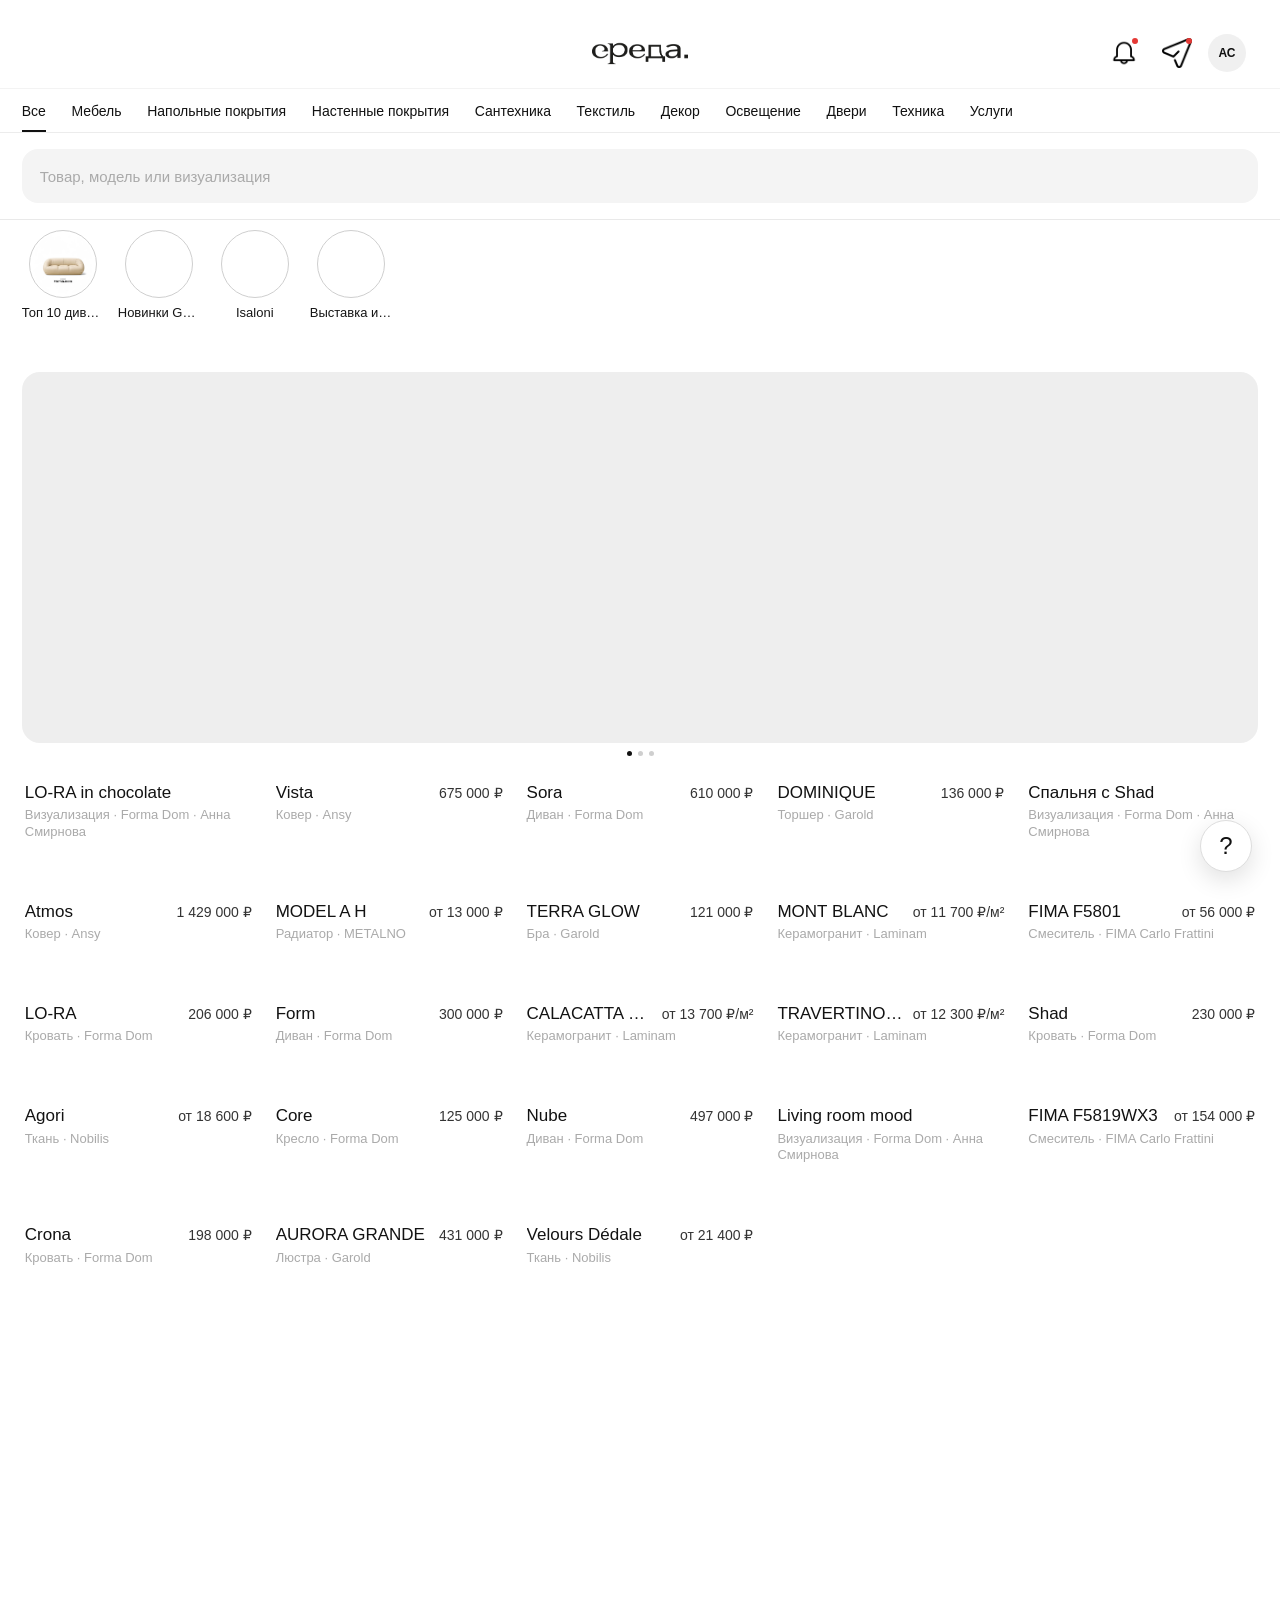
==== index.html @ 2b40c7d1 "Add files via upload" ====
<!doctype html>
<html lang="ru">
<head>
  <meta charset="utf-8">
  <meta name="viewport" content="width=device-width, initial-scale=1, viewport-fit=cover, user-scalable=no">
  <meta name="theme-color" content="#ffffff">
  <title>среда. — функциональный прототип v6.9</title>
  <link rel="stylesheet" href="css/style.css?v=69">
</head>
<body>
<div id="mobileSplash" class="mobile-splash"><img src="assets/logo.png" alt="среда."></div>

<div id="desktopHeader" class="desktop-header">
  <div class="desktop-header-main">
    <button class="desktop-logo" onclick="go('home')" aria-label="Главная"><img src="assets/logo.png" alt="среда."></button>
    <div class="desktop-actions">
      <button onclick="openNotifications()" aria-label="Уведомления" class="desktop-icon"><img src="assets/icons/notification-plain-v64.png" alt=""><i class="desktop-dot"></i></button>
      <button onclick="openDesktopChatsV5()" aria-label="Сообщения" class="desktop-icon desktop-chat-icon"><img src="assets/icons/messages-v6.png" alt=""><i class="desktop-dot msg-dot"></i></button>
      <button onclick="toggleAccountMenuV5()" aria-label="Профиль" class="desktop-avatar-btn">АС</button>
    </div>
  </div>
  <div id="desktopCompactNavV65" class="desktop-compact-nav-host-v65"></div>
</div>
<div id="desktopOverlayRoot"></div>

<div id="app">
  <header class="topbar">
    <button class="brand" onclick="go('home')" aria-label="Главная">
      <img src="assets/logo.png" alt="среда.">
    </button>
    <button class="top-notifications" onclick="openNotifications()" aria-label="Уведомления">
      <img class="bell-glyph bell-image-v6" src="assets/icons/notification-plain-v64.png" alt=""><i></i>
    </button>
  </header>

  <main id="view"></main>

  <nav class="bottom-nav">
    <button class="nav-item active" data-route="home"><img src="assets/icons/home.png" alt=""><small>Главная</small></button>
    <button class="nav-item" data-route="search"><img src="assets/icons/search.png" alt=""><small>Поиск</small></button>
    <button class="nav-item" data-route="chats"><img src="assets/icons/chat.png" alt=""><small>Чаты</small></button>
    <button class="nav-item" data-route="favorites"><img src="assets/icons/favorite.png" alt=""><small>Избранное</small></button>
    <button class="nav-item" data-route="profile"><img src="assets/icons/profile.png" alt=""><small>Профиль</small></button>
  </nav>
</div>

<div id="modal" class="modal hidden"></div>

<script src="data/catalog.js?v=67"></script>
<script src="js/app.js?v=67"></script>
</body>
</html>
---- css/style.css ----
:root{
  --bg:#fff;--text:#121212;--muted:#8b8b8b;--line:#e8e8e8;--soft:#f5f5f5;
  --max:560px;--navh:74px;
}
*{box-sizing:border-box}
html,body{
  margin:0;background:#efefef;color:var(--text);
  font-family:-apple-system,BlinkMacSystemFont,"Segoe UI",Helvetica,Arial,sans-serif;
  -webkit-text-size-adjust:100%;
}
button,input,select,textarea,a{font:inherit;color:#111;-webkit-text-fill-color:#111}
button{cursor:pointer}
#app{width:min(100%,var(--max));margin:auto;min-height:100dvh;background:#fff;position:relative}
.topbar{
  height:54px;display:flex;align-items:center;justify-content:center;padding:5px 12px;
  border-bottom:1px solid var(--line);position:sticky;top:0;background:rgba(255,255,255,.97);
  backdrop-filter:blur(14px);z-index:40
}
.brand{border:0;background:transparent;padding:0;display:flex;align-items:center;justify-content:center}
.brand img{height:27px;width:auto;max-width:135px;object-fit:contain}
main{padding:0 14px 102px}
.bottom-nav{
  position:fixed;left:50%;bottom:18px;transform:translateX(-50%);
  width:auto;height:60px;padding:7px 10px;
  background:#222220;border:0;border-radius:23px;
  display:flex;align-items:center;justify-content:center;gap:3px;
  z-index:50;box-shadow:0 8px 24px rgba(0,0,0,.22)
}
.nav-item{
  width:49px;height:46px;border:0;background:transparent;border-radius:17px;
  display:flex;align-items:center;justify-content:center;padding:0
}
.nav-item img{width:25px;height:25px;object-fit:contain;opacity:.63;filter:invert(1)}
.nav-item small{display:none}
.nav-item.active{background:#2e2e2c}
.nav-item.active img{opacity:1}

.feed-tabs{display:flex;gap:24px;overflow-x:auto;white-space:nowrap;padding:8px 2px 10px;border-bottom:1px solid #f0f0f0;scrollbar-width:none}
.feed-tabs::-webkit-scrollbar{display:none}
.feed-tab{border:0;background:none;padding:9px 0 10px;font-size:15px;position:relative;color:#111}
.feed-tab.active::after{content:"";position:absolute;height:2px;background:#111;left:0;right:0;bottom:0;border-radius:2px}

.ad-card{height:132px;border-radius:22px;overflow:hidden;position:relative;margin:12px 0 16px;background:#f4f4f4}
.ad-card img{width:100%;height:100%;object-fit:cover}
.ad-copy{position:absolute;left:14px;top:14px;background:rgba(255,255,255,.82);backdrop-filter:blur(8px);border-radius:15px;padding:11px 13px;max-width:76%}
.ad-copy b{display:block;font-size:16px;font-weight:600}
.ad-copy span{display:block;color:#626262;font-size:13px;margin-top:4px}

.masonry{column-count:2;column-gap:10px}
.feed-card{display:inline-block;width:100%;break-inside:avoid;margin:0 0 16px;vertical-align:top}
.feed-media{position:relative;border-radius:22px;overflow:hidden;background:#f6f6f6}
.feed-media img{display:block;width:100%;height:auto;min-height:120px;object-fit:cover}
.feed-heart{position:absolute;right:8px;top:8px;width:34px;height:34px;border:0;border-radius:50%;background:rgba(255,255,255,.90);display:grid;place-items:center;font-size:19px;line-height:1;color:#111}
.feed-caption{padding:8px 3px 0}
.caption-main{display:flex;align-items:baseline;gap:7px;justify-content:space-between}
.caption-name{font-size:14px;font-weight:400;line-height:1.25;overflow:hidden;text-overflow:ellipsis;white-space:nowrap;max-width:70%}
.caption-price{font-size:11px;font-weight:400;white-space:nowrap;color:#333}
.caption-sub{font-size:10.5px;color:#aaa;margin-top:4px;line-height:1.3}

.search-wrap{padding-top:14px}
.searchbox{height:48px;border-radius:16px;background:#f4f4f4;display:flex;align-items:center;padding:0 13px;gap:8px}
.searchbox input{flex:1;border:0;background:transparent;outline:0;font-size:15px;color:#111;-webkit-text-fill-color:#111}
.searchbox input::placeholder{color:#aaa;-webkit-text-fill-color:#aaa}
.search-icon-btn{width:30px;height:30px;border:0;background:transparent;padding:4px}
.search-icon-btn img{width:100%;height:100%;object-fit:contain}
.section-line{display:flex;align-items:center;justify-content:space-between;margin:18px 0 10px}
.section-line h3{font-size:17px;margin:0;font-weight:600}
.filter-launch{border:0;background:none;display:flex;gap:7px;align-items:center;font-size:13px}
.filter-glyph{font-size:20px;transform:rotate(90deg)}
.quick-chips{display:flex;flex-wrap:wrap;gap:7px}
.qchip{border:1px solid #ddd;background:#fff;border-radius:999px;padding:7px 11px;font-size:12px}

.product-hero{margin:0 -14px;background:#f7f7f7;position:relative}
.product-hero img{width:100%;display:block;max-height:520px;object-fit:contain}
.back{position:absolute;left:13px;top:13px;width:38px;height:38px;border:0;background:rgba(255,255,255,.93);border-radius:50%;font-size:26px;display:grid;place-items:center}
.product-content{padding:18px 2px 0}
.eyebrow{font-size:11px;color:#8a8a8a}
.product-title-row{display:flex;justify-content:space-between;align-items:flex-start;gap:12px;margin:5px 0 16px}
.product-name{font-size:27px;font-weight:500;margin:0}
.product-big-price{font-size:15px;white-space:nowrap;padding-top:7px}
.field{margin:10px 0}
.field label{display:block;font-size:11px;color:#777;margin-bottom:6px}
.field select,.field input{width:100%;height:46px;border:1px solid #ddd;border-radius:11px;background:#fff;padding:0 11px;color:#111;-webkit-text-fill-color:#111}
.btn{width:100%;min-height:48px;border-radius:11px;border:1px solid #111;background:#fff;margin-top:9px}
.btn.primary{background:#111;color:#fff;-webkit-text-fill-color:#fff}
.info-row{display:flex;justify-content:space-between;border-top:1px solid var(--line);padding:14px 0;margin-top:14px;font-size:12px}
.product-tabs{display:flex;gap:20px;border-bottom:1px solid var(--line);margin-top:8px;overflow:auto}
.product-tabs button{border:0;background:none;padding:11px 0;font-size:12px;color:#777}
.product-tabs .active{color:#111;border-bottom:2px solid #111}
.copy{font-size:13px;line-height:1.55;color:#3d3d3d}
.horizontal{display:flex;gap:10px;overflow-x:auto;padding-bottom:8px}
.mini{min-width:136px}
.mini img{width:136px;height:115px;object-fit:cover;border-radius:14px;background:#f3f3f3}
.mini .mn{font-size:12px;margin-top:6px}

.chat-tabs{display:flex;gap:22px;border-bottom:1px solid var(--line);overflow:auto;padding-top:10px}
.chat-tab{border:0;background:none;padding:9px 0;font-size:13px;position:relative}
.chat-tab.active::after{content:"";position:absolute;left:0;right:0;bottom:0;height:2px;background:#111}
.chat-row{display:grid;grid-template-columns:46px 1fr auto;gap:10px;align-items:center;padding:13px 0;border-bottom:1px solid var(--line)}
.avatar{width:46px;height:46px;border-radius:50%;background:#dedede;display:grid;place-items:center;font-weight:700}
.chat-row b{font-size:13px}.chat-row small{display:block;color:#8d8d8d;font-size:11px;margin-top:3px}.time{font-size:10px;color:#aaa}
.message-view{min-height:calc(100dvh - 150px);display:flex;flex-direction:column}
.messages{flex:1;padding:10px 0}
.bubble{max-width:82%;padding:10px 12px;border-radius:16px;background:#f1f1f1;margin:8px 0;font-size:13px}
.bubble.me{margin-left:auto;background:#111;color:#fff;-webkit-text-fill-color:#fff}
.bubble-product{display:flex;gap:8px;align-items:center}
.bubble-product img{width:62px;height:52px;object-fit:cover;border-radius:9px}
.composer{position:sticky;bottom:var(--navh);background:#fff;display:flex;gap:8px;padding:9px 0}
.composer input{flex:1;height:43px;border:1px solid #ddd;border-radius:999px;padding:0 14px}
.composer button{width:43px;border:0;border-radius:50%;background:#111;color:#fff;-webkit-text-fill-color:#fff}

.profile-switch{display:flex;justify-content:center;gap:28px;padding-top:15px}
.profile-switch button{border:0;background:none;padding:8px 0;font-size:13px;position:relative}
.profile-switch button.active::after{content:"";position:absolute;left:0;right:0;bottom:0;height:2px;background:#111}
.profile-head{text-align:center;padding:20px 10px 12px}
.profile-head .avatar{width:82px;height:82px;margin:auto;font-size:24px}
.profile-head h2{font-size:24px;margin:14px 0 5px}
.profile-head .meta{font-size:12px;color:#8b8b8b}
.stats{display:grid;grid-template-columns:repeat(3,1fr);margin-top:18px}
.stats b{display:block;font-size:16px}.stats small{display:block;color:#888;font-size:11px;margin-top:2px}
.profile-description{font-size:13px;line-height:1.5;margin:18px auto 0;max-width:420px}
.profile-tabs{display:grid;grid-template-columns:repeat(2,1fr);border-top:1px solid var(--line);border-bottom:1px solid var(--line);margin:14px -14px 0}
.profile-tab{border:0;background:none;padding:13px 5px 10px;color:#888;position:relative;display:flex;gap:8px;align-items:center;justify-content:center;font-size:12px}
.profile-tab .tabicon{font-size:18px}
.profile-tab.active{color:#111}
.profile-tab.active::after{content:"";position:absolute;left:20%;right:20%;bottom:-1px;height:2px;background:#111}

.project-list{padding-top:10px}
.project-card{border-bottom:1px solid var(--line);padding:15px 2px;display:flex;align-items:center;justify-content:space-between}
.project-card b{font-size:14px}.project-card small{display:block;color:#8a8a8a;font-size:11px;margin-top:4px}
.project-toolbar{display:flex;align-items:center;justify-content:space-between;padding:12px 0;border-bottom:1px solid var(--line)}
.project-toolbar button{border:0;background:none;font-size:12px}
.room{border-bottom:1px solid var(--line)}
.room-head{width:100%;border:0;background:#fff;display:flex;justify-content:space-between;padding:14px 0;font-weight:600}
.room-items{padding-bottom:8px}
.spec-row{display:grid;grid-template-columns:62px minmax(0,1fr) auto;gap:9px;padding:8px 0;border-top:1px solid #f0f0f0;align-items:center;position:relative}
.spec-row.selected{background:#f6f6f6}
.spec-row img{width:62px;height:56px;border-radius:8px;object-fit:cover;background:#f6f6f6}
.spec-info{min-width:0}
.spec-name{font-size:12px;white-space:nowrap;overflow:hidden;text-overflow:ellipsis}
.spec-conf{font-size:9.5px;color:#8e8e8e;line-height:1.35;margin-top:3px}
.spec-status{display:inline-block;font-size:9px;color:#555;background:#f1f1f1;border-radius:999px;padding:3px 6px;margin-top:5px}
.spec-right{text-align:right}
.spec-price{font-size:11px;white-space:nowrap}
.qty{display:flex;align-items:center;justify-content:flex-end;gap:8px;margin-top:6px}
.qty button{border:0;background:#f3f3f3;width:24px;height:24px;border-radius:6px}
.select-box{display:none;position:absolute;left:4px;top:50%;transform:translateY(-50%);width:20px;height:20px;border:1px solid #111;background:#fff;border-radius:50%;z-index:2}
.select-mode .spec-row{padding-left:30px}
.select-mode .select-box{display:grid;place-items:center}
.spec-row.selected .select-box::after{content:"✓";font-size:13px}
.total{display:flex;justify-content:space-between;padding:14px 0;font-weight:600;font-size:13px}

.history-head{display:flex;gap:12px;align-items:center;padding:14px 0;border-bottom:1px solid var(--line)}
.history-head img{width:74px;height:66px;border-radius:10px;object-fit:cover}
.timeline{padding:14px 0}
.event{position:relative;padding:0 0 17px 22px;border-left:1px solid #ddd;margin-left:6px}
.event::before{content:"";width:9px;height:9px;background:#111;border-radius:50%;position:absolute;left:-5px;top:4px}
.event b{font-size:12px}.event small{display:block;font-size:10px;color:#888;margin-top:3px}.event p{font-size:11px;margin:5px 0 0}
.upload-zone{border:1px dashed #ccc;border-radius:13px;padding:16px;text-align:center;font-size:12px}
.upload-preview{display:flex;gap:7px;overflow:auto;margin-top:10px}
.upload-preview img{width:90px;height:90px;border-radius:9px;object-fit:cover}

.favorites-space{padding-top:12px}
.empty{padding:52px 14px;text-align:center;color:#888;font-size:13px}

.modal{position:fixed;inset:0;background:rgba(0,0,0,.35);z-index:90;display:flex;align-items:flex-end;justify-content:center}
.modal.hidden{display:none}
.sheet{width:min(100%,var(--max));background:#fff;border-radius:24px 24px 0 0;padding:20px 18px calc(24px + env(safe-area-inset-bottom));max-height:88dvh;overflow:auto}
.sheet-title{display:flex;justify-content:space-between;align-items:center;margin-bottom:12px}
.sheet h3{font-size:18px;margin:0}
.close{border:0;background:none;font-size:22px}
.filter-section{border-top:1px solid var(--line)}
.filter-section summary{list-style:none;padding:15px 0;font-size:13px;display:flex;justify-content:space-between}
.filter-section summary::-webkit-details-marker{display:none}
.filter-options{padding:0 0 12px;display:flex;flex-wrap:wrap;gap:7px}
.filter-option{border:1px solid #ddd;border-radius:999px;padding:7px 10px;font-size:11px;background:#fff}
.filter-option.on{background:#111;color:#fff;-webkit-text-fill-color:#fff;border-color:#111}
.filter-actions{display:grid;grid-template-columns:1fr 1fr;gap:8px;position:sticky;bottom:-20px;background:#fff;padding-top:10px}

@media (min-width:700px){
  body{padding:18px 0}
  #app{box-shadow:0 14px 45px rgba(0,0,0,.08)}
}

.stories{
  display:flex;align-items:flex-start;flex-wrap:nowrap;gap:14px;
  overflow-x:auto;overflow-y:hidden;
  padding:14px 2px 12px;margin-bottom:12px;
  border-bottom:1px solid #f1f1f1;scrollbar-width:none;
  -webkit-overflow-scrolling:touch
}
.stories::-webkit-scrollbar{display:none}
.story{
  flex:0 0 78px;width:78px;min-width:78px;
  border:0;background:transparent;padding:0;text-align:center;
  align-self:flex-start
}
.story-ring{
  width:68px;height:68px;margin:0 auto 7px;border-radius:50%;padding:2px;
  background:#fff;border:1px solid #cfcfcf;display:block
}
.story-ring img{width:100%;height:100%;display:block;object-fit:cover;border-radius:50%}
.story-title{
  min-height:25px;max-height:25px;
  font-size:10.5px;line-height:1.18;color:#151515;-webkit-text-fill-color:#151515;
  display:-webkit-box;-webkit-line-clamp:2;-webkit-box-orient:vertical;
  overflow:hidden;text-align:center
}

/* Pinterest-like visual-search demo */
.lens-wrap{margin-top:16px}
.lens-title{font-size:18px;font-weight:600;margin:0 0 12px}
.lens-stage{
  position:relative;width:100%;overflow:hidden;border-radius:22px;
  background:#111;touch-action:none;user-select:none
}
.lens-stage>img{display:block;width:100%;height:auto;max-height:68vh;object-fit:contain;background:#111}
.lens-box{
  position:absolute;border:2px solid #fff;border-radius:14px;
  cursor:move;touch-action:none;z-index:2
}
.lens-box::before{
  content:"";position:absolute;inset:0;
  box-shadow:0 0 0 9999px rgba(0,0,0,.42);
  border-radius:12px;pointer-events:none
}
.lens-box::after{
  content:"";position:absolute;left:50%;top:50%;transform:translate(-50%,-50%);
  width:14px;height:14px;border-radius:50%;background:#fff;
  box-shadow:0 1px 6px rgba(0,0,0,.25);pointer-events:none
}
.lens-handle{
  position:absolute;width:24px;height:24px;border-radius:50%;
  background:#fff;box-shadow:0 1px 6px rgba(0,0,0,.22);z-index:4
}
.lens-handle.nw{left:-12px;top:-12px;cursor:nwse-resize}
.lens-handle.ne{right:-12px;top:-12px;cursor:nesw-resize}
.lens-handle.sw{left:-12px;bottom:-12px;cursor:nesw-resize}
.lens-handle.se{right:-12px;bottom:-12px;cursor:nwse-resize}
.lens-help{
  display:flex;align-items:center;justify-content:space-between;gap:10px;
  font-size:11px;color:#777;margin:9px 2px 2px
}
.lens-help b{font-weight:500;color:#111}
.lens-result-head{display:flex;align-items:center;gap:10px;margin-top:12px}
.lens-crop-preview{
  width:54px;height:54px;border-radius:12px;object-fit:cover;
  background:#f3f3f3;border:1px solid #eee
}
.lens-result-copy{font-size:11px;color:#777;line-height:1.35}
.lens-result-copy b{display:block;color:#111;font-size:12px;margin-bottom:2px}
.lens-results-title{font-size:17px;font-weight:600;margin:18px 0 10px}

/* Supplier cabinet */
.supplier-section{padding:14px 0 8px}
.supplier-headline{display:flex;justify-content:space-between;align-items:center;margin:2px 0 13px}
.supplier-headline b{font-size:16px;font-weight:600}
.supplier-headline span{font-size:11px;color:#888}
.supplier-card-grid{display:grid;grid-template-columns:repeat(2,minmax(0,1fr));gap:14px 10px}
.supplier-product-card{min-width:0;cursor:pointer}
.supplier-product-card>img{display:block;width:100%;aspect-ratio:1/1.05;object-fit:cover;border-radius:16px;background:#fafafa}
.supplier-product-copy{padding:8px 2px 0}
.supplier-product-copy>div{display:flex;justify-content:space-between;gap:7px;align-items:baseline}
.supplier-product-copy b{font-size:13px;font-weight:500;white-space:nowrap;overflow:hidden;text-overflow:ellipsis}
.supplier-product-copy span{font-size:10px;white-space:nowrap;color:#222}
.supplier-product-copy small{display:block;margin-top:3px;font-size:10px;color:#a0a0a0}
.analytics-toolbar{margin-bottom:14px}
.analytics-periods{display:flex;gap:7px;overflow-x:auto;scrollbar-width:none;padding-bottom:4px}
.analytics-periods::-webkit-scrollbar{display:none}
.analytics-periods button{flex:0 0 auto;border:1px solid #ddd;background:#fff;border-radius:999px;padding:8px 12px;font-size:11px;color:#222}
.analytics-periods button.active{background:#111;color:#fff;border-color:#111}
.custom-period{display:flex;gap:8px;margin-top:10px}
.custom-period label{flex:1;font-size:10px;color:#888}
.custom-period input{display:block;width:100%;box-sizing:border-box;margin-top:4px;border:1px solid #ddd;border-radius:10px;padding:8px;background:#fff}
.analytics-summary{display:grid;grid-template-columns:repeat(2,minmax(0,1fr));gap:9px}
.metric-card{border:1px solid #ececec;border-radius:16px;padding:12px;min-height:86px}
.metric-card small{display:block;color:#777;font-size:10px;line-height:1.25}
.metric-card b{display:block;font-size:21px;font-weight:500;margin:8px 0 5px}
.metric-card span{font-size:9px;color:#999}
.analytics-funnel{margin-top:22px;border-top:1px solid #eee;padding-top:16px}
.funnel-row{margin:12px 0}
.funnel-row>div:first-child{display:flex;justify-content:space-between;align-items:center;font-size:11px}
.funnel-row b{font-weight:500}
.funnel-track{height:6px;background:#eee;border-radius:999px;overflow:hidden;margin-top:6px}
.funnel-track i{display:block;height:100%;background:#111;border-radius:999px}
.supplier-list{border-top:1px solid #eee}
.supplier-list-row{display:flex;justify-content:space-between;gap:12px;padding:13px 0;border-bottom:1px solid #eee}
.supplier-list-row b{font-size:13px;font-weight:500}
.supplier-list-row small{display:block;font-size:10px;color:#999;margin-top:3px}
.supplier-list-row>span{font-size:10px;color:#777;white-space:nowrap}
@media(max-width:380px){
  .supplier-tabs .profile-tab{font-size:9px}
  .metric-card b{font-size:18px}
}


/* Messenger v3.6 */
.telegram-chat{min-height:calc(100vh - 65px);display:flex;flex-direction:column;background:#f3f3f1;margin:0 -14px}
.chat-head{position:sticky;top:54px;z-index:20;height:58px;display:flex;align-items:center;gap:9px;padding:7px 12px;background:rgba(255,255,255,.96);border-bottom:1px solid #e7e7e7}
.chat-back,.chat-more{border:0;background:transparent;font-size:28px;line-height:1;padding:4px 6px;color:#111}
.chat-more{font-size:17px;margin-left:auto}
.chat-avatar{width:36px;height:36px;border-radius:50%;background:#111;color:#fff;display:flex;align-items:center;justify-content:center;font-size:11px}
.chat-head-main{display:flex;flex-direction:column;line-height:1.1}
.chat-head-main b{font-size:13px;font-weight:600}
.chat-head-main small{font-size:9px;color:#8d8d8d;margin-top:3px}
.messages{flex:1;min-height:58vh;max-height:calc(100vh - 190px);overflow-y:auto;padding:15px 11px 84px;display:flex;flex-direction:column;gap:6px}
.bubble{align-self:flex-start;max-width:79%;background:#fff;border-radius:16px 16px 16px 5px;padding:8px 9px 5px;box-shadow:0 1px 1px rgba(0,0,0,.04)}
.bubble.me{align-self:flex-end;background:#e7f5df;border-radius:16px 16px 5px 16px}
.bubble-text{font-size:12px;line-height:1.35;white-space:pre-wrap}
.msg-time{display:block;text-align:right;font-size:8px;color:#999;margin-top:3px}
.bubble-product{display:flex;gap:8px;align-items:center;min-width:190px;margin-bottom:5px;cursor:pointer}
.bubble-product img{width:54px;height:54px;border-radius:10px;object-fit:cover;background:#fff}
.bubble-product b{font-size:11px;font-weight:600}
.bubble-product small{display:block;font-size:9px;color:#777;margin-top:3px}
.chat-photo,.chat-video{display:block;width:100%;max-height:280px;object-fit:cover;border-radius:12px;margin-bottom:4px}
.file-msg{display:flex;align-items:center;gap:9px;min-width:200px}
.file-doc{width:38px;height:38px;border-radius:50%;background:#111;color:#fff;display:flex;align-items:center;justify-content:center}
.file-msg b{display:block;font-size:11px;font-weight:500;max-width:180px;overflow:hidden;text-overflow:ellipsis;white-space:nowrap}
.file-msg small{display:block;font-size:8px;color:#888;margin-top:3px}
.voice-msg{display:flex;align-items:center;gap:7px;min-width:210px}
.voice-msg audio{width:155px;height:28px}
.voice-wave{font-size:9px;letter-spacing:1px}
.voice-msg small{font-size:8px;color:#777}
.composer{position:fixed;left:50%;bottom:84px;transform:translateX(-50%);width:min(calc(100% - 24px),720px);z-index:35;display:flex;align-items:center;gap:6px;padding:6px;background:#fff;border:1px solid #e7e7e7;border-radius:22px;box-shadow:0 6px 20px rgba(0,0,0,.08)}
.composer input{flex:1;border:0;outline:none;background:transparent;font-size:12px;min-width:0;padding:7px 3px;color:#111}
.composer-icon,.mic-btn,.send-btn{width:34px;height:34px;flex:0 0 34px;border:0;border-radius:50%;background:transparent;font-size:20px;display:flex;align-items:center;justify-content:center;color:#111}
.send-btn{background:#111;color:#fff;font-size:17px}
.mic-btn.recording{background:#111;color:#fff;animation:voicePulse 1s infinite}
@keyframes voicePulse{50%{transform:scale(.9);opacity:.65}}
.attach-sheet{position:fixed;left:50%;bottom:139px;transform:translateX(-50%);width:min(calc(100% - 24px),720px);z-index:34;background:#fff;border-radius:20px;padding:7px 12px 13px;box-shadow:0 10px 30px rgba(0,0,0,.15)}
.attach-grabber{width:34px;height:3px;background:#d1d1d1;border-radius:99px;margin:0 auto 11px}
.attach-actions{display:grid;grid-template-columns:repeat(4,1fr);gap:8px}
.attach-actions button{border:0;background:transparent;display:flex;flex-direction:column;align-items:center;gap:5px;font-size:18px}
.attach-actions button span{width:46px;height:46px;border-radius:50%;background:#f0f0f0;display:flex;align-items:center;justify-content:center}
.attach-actions button small{font-size:9px;color:#333}
.shared-modal{max-height:78vh;overflow:hidden}
.shared-tabs{display:flex;gap:16px;border-bottom:1px solid #eee;overflow-x:auto}
.shared-tabs button{border:0;background:transparent;padding:10px 0 8px;font-size:11px;color:#777;border-bottom:2px solid transparent}
.shared-tabs button.active{color:#111;border-color:#111}
.shared-content{padding-top:12px;max-height:58vh;overflow:auto}
.shared-grid{display:grid;grid-template-columns:repeat(3,1fr);gap:3px}
.shared-grid img{width:100%;aspect-ratio:1;object-fit:cover}
.shared-content video{width:100%;border-radius:12px;margin-bottom:8px}
.shared-file{padding:11px 0;border-bottom:1px solid #eee}
.shared-file b{display:block;font-size:11px;font-weight:500}
.shared-file small{display:block;font-size:9px;color:#888;margin-top:3px}
.shared-empty{text-align:center;color:#999;font-size:11px;padding:36px 10px}

/* Messenger v3.7 — darker outgoing messages + read receipts */
.bubble.me{
  background:#222220 !important;
  color:#fff !important;
  border-radius:16px 16px 5px 16px;
}
.bubble.me .bubble-text,
.bubble.me .bubble-product b,
.bubble.me .file-msg b{
  color:#fff !important;
}
.bubble.me .bubble-product small,
.bubble.me .file-msg small{
  color:rgba(255,255,255,.68) !important;
}
.bubble.me .bubble-product{
  background:rgba(255,255,255,.07);
  border-radius:11px;
  padding:6px;
}
.bubble.me .file-doc{
  background:#fff;
  color:#111;
}
.msg-footer{
  display:flex;
  align-items:center;
  justify-content:flex-end;
  gap:4px;
  min-height:12px;
  margin-top:3px;
}
.msg-time{
  display:block;
  text-align:right;
  font-size:8px;
  color:#999;
  margin-top:0 !important;
}
.bubble.me .msg-time{
  color:rgba(255,255,255,.56);
}
.msg-status{
  font-size:9px;
  line-height:1;
  letter-spacing:-2px;
  color:rgba(255,255,255,.60);
  min-width:10px;
}
.msg-status.read{
  color:#fff;
}
.bubble.me .chat-photo,
.bubble.me .chat-video{
  background:#111;
}


/* =========================================================
   SREDA v4 — full clickable prototype
   ========================================================= */
.topbar{position:sticky;top:0;z-index:90;display:flex;align-items:center;justify-content:center}
.top-notifications{position:absolute;right:15px;top:50%;transform:translateY(-50%);width:36px;height:36px;border:0;background:transparent;color:#111}
.top-notifications .bell-glyph{display:block;width:19px;height:19px;border:1.8px solid #111;border-radius:10px 10px 8px 8px;transform:rotate(0deg);font-size:0}
.top-notifications i{position:absolute;width:7px;height:7px;background:#e53935;border:2px solid #fff;border-radius:50%;right:5px;top:4px}
.ad-strip{display:flex;gap:8px;overflow-x:auto;padding:4px 14px 15px;scrollbar-width:none}.ad-strip::-webkit-scrollbar{display:none}
.ad-card{min-width:82%;height:92px;background:#f3f3f1;border-radius:15px;display:grid;grid-template-columns:92px 1fr 24px;overflow:hidden;align-items:center}
.ad-card img{width:92px;height:92px;object-fit:cover}.ad-card div{padding:9px 10px;display:flex;flex-direction:column;gap:3px}.ad-card small{font-size:8px;color:#999}.ad-card b{font-size:12px}.ad-card span{font-size:10px;color:#666}.ad-card em{font-style:normal}
.product-actions-top{position:absolute;right:12px;top:12px;display:flex;gap:7px}.product-actions-top button{width:38px;height:38px;border:0;border-radius:50%;background:rgba(255,255,255,.92);font-size:19px}.product-actions-top button.saved{background:#111;color:#fff}
.brand-inline{width:100%;border:0;border-bottom:1px solid #eee;background:#fff;padding:11px 0;display:flex;justify-content:space-between;text-align:left}.brand-inline span{font-size:12px;font-weight:600}.brand-inline em{font-style:normal}
.v4-picker{width:100%;background:#fff;border:1px solid #e7e7e7;border-radius:13px;min-height:62px;padding:10px 14px;margin:8px 0;display:flex;align-items:center;justify-content:space-between;text-align:left}.v4-picker span{display:flex;flex-direction:column;gap:5px}.v4-picker small{font-size:9px;color:#8b8b8b}.v4-picker b{font-size:12px;font-weight:500}.v4-picker em{font-style:normal}
.picker-overlay{position:fixed;inset:0;background:rgba(0,0,0,.48);display:flex;align-items:flex-end;z-index:200}
.v4-picker-sheet{width:100%;max-height:72vh;background:#fff;border-radius:22px 22px 0 0;padding:8px 14px calc(20px + env(safe-area-inset-bottom));overflow:auto}.picker-handle{width:38px;height:4px;background:#111;border-radius:99px;margin:4px auto 18px}.v4-picker-sheet h3{font-size:15px;margin:0 0 8px}.v4-picker-sheet>button{width:100%;height:59px;border:0;border-bottom:1px solid #f0f0f0;background:#fff;display:flex;align-items:center;justify-content:space-between;padding:0 12px}.v4-picker-sheet>button.selected{background:#f5f5f7}.v4-picker-sheet>button b{font-size:13px;font-weight:500}.v4-picker-sheet>button span{font-size:10px;color:#777}
.v4-accordions{margin-top:18px}.v4-accordion{border-top:1px solid #eaeaea}.v4-accordion:last-child{border-bottom:1px solid #eaeaea}.v4-accordion summary{list-style:none;padding:16px 0;display:flex;justify-content:space-between;font-size:12px;font-weight:600}.v4-accordion summary::-webkit-details-marker{display:none}.v4-accordion[open] summary span{transform:rotate(45deg)}.v4-accordion>div{font-size:11px;line-height:1.55;padding:0 0 16px;color:#444}.doc-preview{background:#f5f5f5;border-radius:12px;padding:14px}.dimension-demo{height:100px;border:1px dashed #aaa;display:flex;align-items:center;justify-content:center;font-size:13px;margin-bottom:10px}.doc-row{display:flex;justify-content:space-between;align-items:center;background:#f5f5f5;border-radius:10px;padding:12px}.doc-row button{border:0;background:#111;color:#fff;border-radius:8px;padding:7px 10px}.review-mini{display:flex;gap:12px;align-items:center}.review-mini b{font-size:19px}.review-mini span{font-size:10px;color:#777}
.share-grid{display:grid;grid-template-columns:repeat(3,1fr);gap:10px}.share-grid button{border:0;background:#f4f4f4;border-radius:14px;padding:14px 8px;font-size:22px}.share-grid small{display:block;font-size:9px;margin-top:6px}
.public-cover{height:140px;border-radius:0 0 22px 22px;overflow:hidden;background:#eee}.public-cover img{width:100%;height:100%;object-fit:cover;filter:brightness(.82)}
.public-profile-head{display:flex;gap:12px;align-items:flex-end;padding:0 14px;margin-top:-29px;position:relative}.brand-avatar{width:64px;height:64px;border-radius:50%;background:#111;color:#fff;border:4px solid #fff;display:flex;align-items:center;justify-content:center;font-size:13px;flex:0 0 auto}.public-title{padding-bottom:3px}.public-title h1{font-size:18px;margin:0 0 4px}.public-title p{font-size:10px;color:#777;margin:3px 0}.platform-member{display:inline-block;font-size:8px;background:#111;color:#fff;border-radius:99px;padding:4px 7px}
.public-actions{display:grid;grid-template-columns:1fr 1fr;gap:8px;padding:14px}.v4-follow,.v4-message{height:40px;border-radius:10px;border:1px solid #111;background:#111;color:#fff;font-size:11px}.v4-follow.active{background:#fff;color:#111}.v4-message{background:#fff;color:#111}
.partner-discount{margin:0 14px 12px;background:#f0f0ed;border-radius:12px;padding:11px 14px;display:flex;justify-content:space-between;align-items:center}.partner-discount small{font-size:9px;color:#777}.partner-discount b{font-size:18px}
.public-tabs{display:flex;border-bottom:1px solid #eee;overflow-x:auto;padding:0 14px}.public-tabs button{border:0;background:transparent;padding:12px 15px;font-size:10px;color:#777;border-bottom:2px solid transparent;white-space:nowrap}.public-tabs button.active{color:#111;border-color:#111;font-weight:600}
.project-pinterest{columns:2;column-gap:8px;padding:12px}.project-pinterest article{break-inside:avoid;margin-bottom:14px}.project-pinterest img{width:100%;border-radius:11px;display:block;margin-bottom:7px}.project-pinterest b{display:block;font-size:11px}.project-pinterest small{font-size:9px;color:#888}.about-brand{padding:14px}.about-brand>div{padding:14px 0;border-bottom:1px solid #eee}.about-brand h3{font-size:13px;margin:0 0 7px}.about-brand p{font-size:11px;line-height:1.55;color:#555;margin:0}
.designer-inst-head{display:grid;grid-template-columns:64px 1fr 36px;gap:11px;align-items:center;padding:15px}.designer-avatar{width:64px;height:64px;border-radius:50%;background:#dededb;display:flex;align-items:center;justify-content:center;font-size:15px}.designer-name h1{font-size:16px;margin:0 0 4px}.designer-name p{font-size:9px;color:#777;margin:0}.verified{display:inline-flex;width:16px;height:16px;background:#111;color:#fff;border-radius:50%;font-size:9px;align-items:center;justify-content:center}.gear-lite{width:34px;height:34px;border:0;background:#f3f3f3;border-radius:50%}.designer-bio{padding:0 15px 14px;font-size:11px}.designer-public .stats{padding:0 15px}
.private-access{margin:11px 13px;background:#111;color:#fff;border-radius:13px;padding:12px;display:flex;justify-content:space-between;align-items:center}.private-access span{font-size:10px}.private-access button{border:1px solid rgba(255,255,255,.4);background:transparent;color:#fff;border-radius:8px;padding:7px 9px;font-size:9px}
.room-folders{padding:0 13px}.room-folders section{margin:16px 0 24px}.room-folders h3{font-size:13px}.project-room-grid{display:grid;grid-template-columns:1.4fr 1fr;gap:5px}.project-room-grid img{width:100%;height:140px;object-fit:cover;border-radius:9px}.project-room-grid img:first-child{height:190px;grid-row:span 2}.room-spec-link{margin-top:8px;border:0;background:transparent;padding:5px 0;font-size:10px;text-decoration:underline}
.v4-role-switch{grid-template-columns:repeat(3,1fr)!important}.profile-settings-line{display:flex;justify-content:flex-end;gap:8px;padding:8px 14px 0}.profile-settings-line button{border:0;background:#f4f4f4;border-radius:9px;padding:8px 10px;font-size:9px}.profile-settings-line button:last-child{font-size:15px}
.add-product-main{width:100%;height:48px;background:#111;color:#fff;border:0;border-radius:12px;margin-bottom:15px;font-size:12px}
.supplier-product-img img{width:100%}.product-analytics-link{width:100%;border:0;border-top:1px solid #eee;background:#fff;padding:10px;text-align:left;font-size:9px;text-decoration:underline}
.analytics-extra{margin-top:16px;border-top:1px solid #eee}.analytics-extra>div{display:flex;justify-content:space-between;gap:20px;padding:13px 0;border-bottom:1px solid #eee}.analytics-extra b{font-size:10px}.analytics-extra span{font-size:9px;color:#777;text-align:right}
.product-analytics-head{display:flex;align-items:center;gap:11px;padding:12px}.product-analytics-head img{width:72px;height:72px;object-fit:cover;border-radius:10px}.product-analytics-head b{display:block;font-size:14px}.product-analytics-head small{font-size:9px;color:#777}.chart-demo{margin:14px;padding:15px;background:#f4f4f4;border-radius:14px}.chart-demo>b{font-size:11px}.bars{height:150px;display:flex;align-items:flex-end;gap:5px;padding-top:14px}.bars i{flex:1;background:#111;border-radius:4px 4px 0 0;min-height:8px}
.editor-progress{height:3px;background:#eee}.editor-progress i{display:block;height:100%;background:#111}.editor-card{padding:18px 14px}.editor-card h2{font-size:19px;margin:0 0 6px}.editor-card>p{font-size:10px;color:#777;line-height:1.45}.editor-upload{height:300px;border:1px dashed #bdbdbd;border-radius:15px;background:#f7f7f5;display:flex;flex-direction:column;align-items:center;justify-content:center;overflow:hidden;margin:15px 0}.editor-upload>img{width:100%;height:100%;object-fit:contain}.editor-upload>span{font-size:32px}.editor-upload>b{font-size:11px;margin-top:8px}.editor-upload>small{font-size:9px;color:#999;margin-top:4px}
.photo-quality{border-radius:12px;padding:12px;margin:10px 0}.photo-quality.good{background:#edf6ec}.photo-quality.warn{background:#fff3df}.photo-quality>div{display:flex;justify-content:space-between}.photo-quality b{font-size:18px}.photo-quality span{font-size:10px;font-weight:600}.photo-quality ul{padding-left:16px;margin:8px 0 0}.photo-quality li{font-size:9px;margin:4px 0;color:#555}
.ai-process-btn{width:100%;border:1px solid #111;background:#111;color:#fff;border-radius:13px;padding:12px;display:grid;grid-template-columns:32px 1fr 20px;align-items:center;text-align:left;margin:11px 0}.ai-process-btn>span{font-size:20px}.ai-process-btn div{display:flex;flex-direction:column}.ai-process-btn b{font-size:11px}.ai-process-btn small{font-size:8px;color:#bbb;margin-top:3px}.ai-process-btn em{font-style:normal}
.ai-studio{position:fixed;inset:auto 0 0;background:#fff;max-height:92vh;overflow:auto;border-radius:22px 22px 0 0;padding:15px;z-index:220}.ai-studio>.sheet-title small{font-size:8px;color:#777}.ai-before-after{display:grid;grid-template-columns:1fr 1fr;gap:7px}.ai-before-after>div>small{font-size:8px}.ai-before-after img,.ai-placeholder{width:100%;height:190px;object-fit:contain;background:#f4f4f4;border-radius:10px;margin-top:5px}.ai-placeholder{display:flex;flex-direction:column;align-items:center;justify-content:center;font-size:24px}.ai-placeholder span{font-size:8px;margin-top:6px}.ai-rules{padding:12px 0}.ai-rules>b{font-size:11px}.ai-rules label{display:block;font-size:9px;padding:6px 0}.ai-presets{display:flex;gap:6px;overflow-x:auto;margin-bottom:10px}.ai-presets button{white-space:nowrap;border:1px solid #ddd;background:#fff;border-radius:99px;padding:8px 10px;font-size:8px}.ai-note{display:block;text-align:center;font-size:8px;color:#999;line-height:1.4}
.editor-field{display:block;margin:12px 0}.editor-field span{display:block;font-size:9px;color:#777;margin-bottom:6px}.editor-field input,.editor-field textarea{width:100%;box-sizing:border-box;border:1px solid #ddd;border-radius:10px;padding:12px;font-size:11px}.editor-field textarea{min-height:100px;resize:none}.editor-docs{border-top:1px solid #eee;padding-top:13px}.editor-docs h3{font-size:11px}.editor-docs button{display:block;width:100%;border:0;background:#f4f4f4;border-radius:9px;padding:11px;text-align:left;font-size:9px;margin:6px 0}.editor-preview-product{display:flex;gap:10px;align-items:center;padding:12px;background:#f4f4f4;border-radius:12px;margin:14px 0}.editor-preview-product img{width:90px;height:90px;object-fit:contain;background:#fff;border-radius:8px}.editor-preview-product b,.editor-preview-product small,.editor-preview-product strong{display:block}.editor-preview-product b{font-size:12px}.editor-preview-product small{font-size:8px;color:#777;margin:3px 0}.editor-preview-product strong{font-size:9px}.quality-pass{background:#edf6ec;border-radius:10px;padding:11px;font-size:9px;margin-bottom:12px}
.moderator{padding-bottom:90px}.moderator-head{display:flex;align-items:center;justify-content:space-between;padding:17px 14px}.moderator-head small{font-size:8px;color:#777}.moderator-head h2{margin:2px 0;font-size:20px}.moderation-badge{background:#111;color:#fff;border-radius:99px;padding:5px 8px;font-size:8px}.moderation-list{padding:12px}.moderation-list article{border:1px solid #e6e6e6;border-radius:13px;padding:10px;margin-bottom:10px;display:grid;grid-template-columns:70px 1fr;gap:10px}.moderation-list article>img{width:70px;height:70px;object-fit:cover;border-radius:9px}.moderation-list article .brand-avatar{width:60px;height:60px;border-width:0}.moderation-list b{font-size:11px}.moderation-list small{display:block;font-size:8px;color:#777}.moderation-list p{font-size:8px;color:#777;margin:5px 0}.moderation-actions{grid-column:1/-1;display:flex;gap:7px}.moderation-actions button{flex:1;border:1px solid #ddd;background:#fff;border-radius:8px;padding:8px;font-size:8px}.moderation-actions .approve{background:#111;color:#fff;border-color:#111}
.settings-row{width:100%;border:0;border-bottom:1px solid #eee;background:#fff;padding:14px;display:flex;align-items:center;justify-content:space-between;text-align:left}.settings-row span{display:flex;flex-direction:column;gap:4px}.settings-row b{font-size:11px}.settings-row small{font-size:8px;color:#888}.settings-row em{font-style:normal}.settings-row.danger b{color:#b22525}.settings-desc{font-size:10px;color:#777}.settings-demo-box{padding:18px;background:#f3f3f3;border-radius:12px;font-size:9px;margin:13px 0}
.notification-row{display:grid;grid-template-columns:7px 1fr auto;gap:8px;padding:12px 0;border-bottom:1px solid #eee}.notification-row i{width:7px;height:7px;background:#e53935;border-radius:50%;margin-top:4px}.notification-row b{display:block;font-size:10px}.notification-row span{display:block;font-size:8px;color:#777;margin-top:3px}.notification-row small{font-size:7px;color:#999}
.favorites-head{display:flex;justify-content:space-between;align-items:center;padding:15px}.favorites-head h2{margin:0;font-size:19px}.favorites-head small{font-size:8px;color:#888}.favorites-head button{border:0;background:#111;color:#fff;border-radius:9px;padding:9px 11px;font-size:9px}.favorite-folders{display:flex;gap:7px;overflow-x:auto;padding:0 14px 10px}.favorite-folders button{border:0;background:#f0f0f0;border-radius:10px;padding:10px 12px;white-space:nowrap;font-size:9px}.favorite-folders span{margin-left:5px;color:#888}
.story-viewer{position:fixed;inset:0;background:#111;z-index:300;color:#fff}.story-bg{width:100%;height:100%;object-fit:contain}.story-progress{position:absolute;top:calc(12px + env(safe-area-inset-top));left:8px;right:8px;display:flex;gap:3px}.story-progress i{height:2px;flex:1;background:rgba(255,255,255,.35)}.story-progress i.done{background:#fff}.story-top{position:absolute;top:calc(22px + env(safe-area-inset-top));left:10px;right:10px;display:grid;grid-template-columns:35px 1fr 35px;align-items:center}.story-top button{border:0;background:transparent;color:#fff;font-size:28px}.story-top b{text-align:center;font-size:11px}.story-hit{position:absolute;top:70px;bottom:90px;width:50%;border:0;background:transparent}.story-hit.left{left:0}.story-hit.right{right:0}.story-caption{position:absolute;bottom:calc(25px + env(safe-area-inset-bottom));left:15px;right:15px;display:flex;align-items:center;justify-content:space-between;gap:10px}.story-caption b{font-size:13px;max-width:60%}.story-caption button{border:1px solid #fff;background:rgba(0,0,0,.25);color:#fff;border-radius:99px;padding:9px 12px;font-size:9px}

@media (min-width:900px){
 #app{max-width:none}.topbar{height:70px}.topbar .brand img{max-height:38px}
 #view{max-width:1380px;margin:0 auto;padding:0 34px 110px;box-sizing:border-box}
 .masonry{columns:4!important;column-gap:14px!important}.project-pinterest{columns:4;padding:18px 0}.public-cover{height:260px}
 .public-profile,.designer-public,.designer-project-page,.settings-page,.product-editor,.moderator{max-width:1180px;margin:0 auto}
 .product-content{max-width:850px;margin:0 auto}.v4-product-hero{max-width:850px;margin:0 auto}
 .supplier-card-grid{grid-template-columns:repeat(4,1fr)!important}.analytics-summary{grid-template-columns:repeat(3,1fr)!important}
 .editor-card{max-width:760px;margin:0 auto}.bottom-nav{max-width:620px}
 .ad-card{min-width:360px}.ad-strip{padding-left:0}
}


/* ===== SREDA v4.1 stabilization ===== */
.editor-select{width:100%;height:52px;box-sizing:border-box;border:1px solid #ddd;border-radius:10px;background:#fff;padding:0 12px;display:flex;align-items:center;justify-content:space-between;text-align:left;color:#111!important;-webkit-text-fill-color:#111!important}
.editor-select b{font-size:11px;font-weight:400}.editor-select em{font-style:normal;color:#777}.category-sheet{max-height:78vh}

.ad-carousel-wrap{padding:10px 14px 18px}
.ad-wide-track{display:flex;gap:10px;overflow-x:auto;scroll-snap-type:x mandatory;scrollbar-width:none}.ad-wide-track::-webkit-scrollbar{display:none}
.ad-wide-card{position:relative;flex:0 0 100%;aspect-ratio:16/6;border:0;border-radius:16px;overflow:hidden;padding:0;background:#eee;scroll-snap-align:start;text-align:left;color:#111}
.ad-wide-card>img{width:100%;height:100%;object-fit:cover;display:block}
.ad-wide-copy{position:absolute;left:18px;bottom:16px;max-width:55%;background:rgba(255,255,255,.88);backdrop-filter:blur(8px);border-radius:12px;padding:10px 12px;display:flex;flex-direction:column}
.ad-wide-copy small{font-size:8px;color:#888}.ad-wide-copy b{font-size:14px;margin:2px 0}.ad-wide-copy em{font-size:10px;font-style:normal;color:#555}
.ad-dots{display:flex;justify-content:center;gap:6px;padding-top:8px}.ad-dots i{width:5px;height:5px;border-radius:50%;background:#cfcfcf}.ad-dots i.active{background:#111}
.promo-hero{width:100%;aspect-ratio:16/8;object-fit:cover;border-radius:12px;display:block}.promo-sheet>p{font-size:11px;color:#666;line-height:1.5}

.favorite-new-folder{color:#fff!important;-webkit-text-fill-color:#fff!important;background:#111!important;min-width:94px;white-space:nowrap}
.favorite-folders button.active{background:#111!important;color:#fff!important;-webkit-text-fill-color:#fff!important}.favorite-folders button.active span{color:#d8d8d8}
.favorites-category-tabs{display:flex;gap:24px;overflow-x:auto;white-space:nowrap;padding:4px 15px 11px;border-bottom:1px solid #eee;scrollbar-width:none}.favorites-category-tabs::-webkit-scrollbar{display:none}
.favorites-category-tabs button{position:relative;border:0;background:transparent!important;border-radius:0!important;padding:8px 0!important;color:#777!important;-webkit-text-fill-color:#777!important;font-size:11px!important}
.favorites-category-tabs button.active{color:#111!important;-webkit-text-fill-color:#111!important;font-weight:600}
.favorites-category-tabs button.active:after{content:"";position:absolute;left:0;right:0;bottom:-12px;height:2px;background:#111}

.moderation-product{cursor:pointer}.moderation-open{display:block;margin-top:7px;font-size:8px;text-decoration:underline;color:#555}

@media (min-width:900px){
 html,body{width:100%;min-width:100%} body{background:#fff}
 #app{width:100%!important;max-width:none!important;margin:0!important;box-shadow:none!important}
 .topbar{width:100%;height:74px;padding-left:clamp(28px,4vw,72px);padding-right:clamp(28px,4vw,72px);box-sizing:border-box}
 #view{width:100%;max-width:1500px;margin:0 auto;box-sizing:border-box;padding:0 clamp(28px,4vw,72px) 120px!important}
 .feed-tabs{padding-left:0;padding-right:0;gap:30px}.stories{padding-left:0!important;padding-right:0!important}
 .ad-carousel-wrap{padding-left:0;padding-right:0}.ad-wide-card{aspect-ratio:16/4.6;border-radius:18px}
 .masonry{column-count:3!important;column-gap:20px!important}.feed-card{margin-bottom:24px}.feed-media{border-radius:18px}.feed-media img{min-height:0!important;width:100%;height:auto;object-fit:cover}
 .favorites-head,.favorite-folders,.favorites-category-tabs{padding-left:0;padding-right:0}.favorites-category-tabs{margin-bottom:14px}
 .public-profile,.designer-public,.designer-project-page,.settings-page,.product-editor,.moderator{max-width:1280px!important;width:100%;margin:0 auto}
 .moderation-list{padding-left:0;padding-right:0}.moderation-list article{grid-template-columns:110px 1fr}.moderation-list article>img{width:110px;height:110px}
 .bottom-nav{max-width:620px}
}
@media (min-width:1250px){.masonry{column-count:4!important}}
@media (min-width:1700px){#view{max-width:1640px}.masonry{column-count:5!important}}
@media (max-width:899px){.ad-wide-card{aspect-ratio:16/7.2;border-radius:14px}}


/* =========================================================
   SREDA v5 — separate desktop + mobile layouts
   ========================================================= */
.desktop-header,.desktop-popover-shade,.account-popover,.notification-popover{display:none}
.mobile-splash{display:none}
.desktop-hidden{display:none!important}
.mobile-gutter{--gutter:14px}
.sreda-toast{position:fixed;left:50%;bottom:105px;transform:translate(-50%,16px);opacity:0;background:#111;color:#fff;padding:10px 14px;border-radius:999px;font-size:12px;z-index:500;transition:.2s}
.sreda-toast.show{opacity:1;transform:translate(-50%,0)}
.sreda-dialog-overlay{position:fixed;inset:0;background:rgba(0,0,0,.36);display:flex;align-items:center;justify-content:center;padding:20px;z-index:500}
.sreda-dialog{width:min(440px,100%);background:#fff;border-radius:22px;padding:20px;box-shadow:0 20px 70px rgba(0,0,0,.18)}
.sreda-dialog-head{display:flex;justify-content:space-between;align-items:center}.sreda-dialog-head h3{font-size:20px;margin:0}.sreda-dialog-head button{border:0;background:transparent;font-size:24px}
.sreda-dialog>p{white-space:pre-line;color:#666;font-size:13px;line-height:1.55}.sreda-dialog label span{display:block;color:#777;font-size:12px;margin:10px 0 7px}.sreda-dialog input{width:100%;border:1px solid #ddd;border-radius:12px;padding:13px;outline:0;font-size:16px}
.sreda-dialog-actions{display:grid;grid-template-columns:1fr 1fr;gap:8px;margin-top:16px}.sreda-dialog-actions button{height:44px;border-radius:11px;border:1px solid #ddd;background:#fff}.sreda-dialog-actions .primary{background:#111;border-color:#111;color:#fff;-webkit-text-fill-color:#fff}
.excel-download{border:1px solid #111;background:#fff;border-radius:10px;padding:10px 14px;font-size:12px}.analytics-download-row{display:flex;justify-content:flex-end;margin:0 0 12px}
.support-bubble-v5{display:none}

/* MOBILE */
@media(max-width:899px){
 html,body{background:#fff}
 #app{max-width:560px}
 main{padding:0 14px 102px}
 .desktop-header{display:none!important}
 .topbar{display:none}
 body.mobile-home .topbar{display:flex}
 body.mobile-home .topbar .brand{display:flex}
 body.mobile-home .top-notifications{display:block}
 body.mobile-inner #view{padding-top:12px}
 .mobile-splash{position:fixed;inset:0;background:#fff;z-index:1000;display:flex;align-items:center;justify-content:center;opacity:0;transition:opacity .28s}
 .mobile-splash img{width:126px;height:auto}
 .mobile-splash.visible{opacity:1}.mobile-splash.hide{opacity:0}
 .mobile-back-v5{width:42px;height:42px;display:grid;place-items:center;border:0;background:transparent;font-size:42px;font-weight:300;line-height:1;padding:0;color:#111;-webkit-text-fill-color:#111}
 .mobile-gutter{margin-left:0;margin-right:0}
 .favorite-folders{padding-left:0!important;padding-right:0!important;scroll-padding-inline:0}
 .favorites-head{padding-left:0!important;padding-right:0!important}
 .favorite-new-folder{margin-left:auto}
 .mobile-category-tabs{padding-left:0!important;padding-right:0!important;gap:24px!important;border-bottom:1px solid #eee!important}
 .favorite-empty{column-span:all;text-align:center;color:#999;font-size:15px;line-height:1.5;padding:78px 20px 20px;width:100%}
 .favorites-v4 .masonry{column-count:2}
 .ad-carousel-wrap{margin-left:-14px;margin-right:-14px;padding-left:0!important;padding-right:0!important}
 .ad-wide-card{border-radius:0!important;aspect-ratio:auto!important}
 .ad-wide-card>img{height:auto;aspect-ratio:auto;object-fit:contain}
 .ad-dots{padding-top:8px}
 .mobile-profile-unified,.mobile-supplier-profile{padding-top:12px}
 .mobile-role-tabs{display:flex;justify-content:center;gap:28px;border-bottom:0;margin-bottom:10px}.mobile-role-tabs button{border:0;background:transparent;padding:9px 0;font-size:14px;position:relative}.mobile-role-tabs button.active:after{content:"";position:absolute;left:0;right:0;bottom:0;height:2px;background:#111}
 .mobile-profile-top-actions{height:38px;display:flex;justify-content:space-between;align-items:center}.hamburger-v5{border:0;background:transparent;font-size:28px;line-height:1}
 .mobile-profile-avatar{width:92px;height:92px;border-radius:50%;background:#dededb;display:flex;align-items:center;justify-content:center;margin:0 auto 14px;font-size:27px}.brand-avatar-mobile{background:#111;color:#fff}
 .mobile-profile-unified>h1,.mobile-supplier-profile>h1{text-align:center;font-size:27px;margin:0}.mobile-profile-sub{text-align:center;color:#999;margin:6px 0 26px;font-size:14px}
 .mobile-stats{display:grid!important;grid-template-columns:repeat(3,1fr);padding:0 2px;margin:0 0 16px}.mobile-stats div{text-align:center}.mobile-stats b{font-size:21px}.mobile-stats small{display:block;font-size:13px;color:#999;margin-top:4px}
 .mobile-profile-quick{display:grid;grid-template-columns:repeat(3,1fr);gap:7px;margin:12px 0 15px}.mobile-profile-quick button{border:0;background:#f0f0f0;border-radius:10px;min-height:43px;padding:7px;font-size:11px}
 .mobile-profile-bio{font-size:14px;line-height:1.45;margin:12px 2px}
 .mobile-profile-tabs{padding-left:0!important;padding-right:0!important}.mobile-profile-grid{margin-top:12px}
 .mobile-profile-grid .feed-card,.project-pinterest article{padding-left:0;padding-right:0}
 .project-pinterest{padding-left:0!important;padding-right:0!important}
 .mobile-brand-v5 .public-actions,.mobile-brand-v5 .partner-discount,.mobile-brand-v5 .public-tabs,.mobile-brand-head{padding-left:0!important;padding-right:0!important}
 .mobile-brand-head{display:flex;gap:12px;align-items:center;padding-top:20px}.mobile-brand-head .brand-avatar{border:0;margin:0}
 .mobile-project-toolbar{display:grid;grid-template-columns:54px 1fr 74px;align-items:center;border-bottom:1px solid #eee;min-height:58px}.mobile-project-toolbar>b{text-align:center;font-size:17px}.download-project-mobile{border:0;background:transparent;font-size:10px;text-align:right}
 .room-folders{padding:0!important}.room-folders section{margin-top:20px}.project-room-grid{gap:10px}.project-room-grid img{border-radius:12px}
 .settings-mobile-head{display:grid;grid-template-columns:50px 1fr 50px;align-items:center;padding:2px 0 10px;border-bottom:1px solid #eee}.settings-mobile-head>b{text-align:center;font-size:19px}
 .insta-settings section{padding:14px 0;border-bottom:7px solid #f5f5f5;margin:0 -14px;padding-left:14px;padding-right:14px}.insta-settings section h3{font-size:12px;color:#888;margin:0 0 10px}.insta-setting-row{width:100%;display:grid;grid-template-columns:38px 1fr 20px;gap:8px;align-items:center;border:0;background:#fff;text-align:left;padding:10px 0}.insta-setting-row i{font-style:normal;width:30px;height:30px;display:grid;place-items:center;font-size:20px}.insta-setting-row span b{display:block;font-size:15px;font-weight:500}.insta-setting-row span small{display:block;color:#888;font-size:11px;margin-top:2px}.insta-setting-row em{font-style:normal;color:#999}.insta-setting-row.logout{margin-top:12px}
 .support-page h1{font-size:26px}.support-quick{margin:18px 0}.support-quick button{width:100%;border:0;border-bottom:1px solid #eee;background:#fff;display:flex;justify-content:space-between;padding:14px 0;font-size:14px}
 .sreda-dialog-overlay{align-items:flex-end;padding:0}.sreda-dialog{width:100%;border-radius:22px 22px 0 0;padding:20px 18px calc(20px + env(safe-area-inset-bottom));box-shadow:none}
}

/* DESKTOP */
@media(min-width:900px){
 :root{--desktop-font-shift:2.67px}
 html,body{background:#fff;font-size:calc(16px + var(--desktop-font-shift))}
 #app{width:100%;max-width:none;margin:0;min-height:100vh}
 .topbar{display:none!important}.bottom-nav{display:none!important}
 .desktop-header{display:block;position:sticky;top:0;z-index:100;background:rgba(255,255,255,.98);border-bottom:1px solid #e9e9e9}
 .desktop-header-main{height:70px;display:flex;align-items:center;justify-content:center;position:relative;padding:0 34px}
 .desktop-logo{border:0;background:transparent}.desktop-logo img{height:31px}
 .desktop-actions{position:absolute;right:34px;display:flex;gap:14px;align-items:center}
 .desktop-icon,.desktop-avatar-btn{position:relative;width:38px;height:38px;border:0;background:transparent;border-radius:50%;font-size:25px;display:grid;place-items:center}.desktop-avatar-btn{background:#f0f0f0;font-size:12px;font-weight:600}
 .desktop-dot{position:absolute;width:6px;height:6px;background:#e53935;border-radius:50%;right:4px;top:4px}.msg-dot{right:2px}
 .desktop-category-row{height:54px;display:flex;align-items:center;gap:28px;padding:0 clamp(28px,4vw,72px);border-top:1px solid #f4f4f4}
 .desktop-categories{display:flex;gap:24px;overflow-x:auto;white-space:nowrap;flex:1;scrollbar-width:none}.desktop-categories button{border:0;background:transparent;padding:15px 0 13px;font-size:15px;position:relative}.desktop-categories button.active:after{content:"";position:absolute;left:0;right:0;bottom:4px;height:2px;background:#111}
 .desktop-search{display:flex;align-items:center;border-bottom:1px solid #111;width:220px;flex:0 0 220px}.desktop-search input{border:0;outline:0;padding:9px 2px;width:100%;font-size:14px}.desktop-search button{border:0;background:transparent;font-size:22px}
 #view{max-width:1600px!important;padding:0 clamp(28px,4vw,72px) 80px!important}
 .desktop-popover-shade{display:block;position:fixed;inset:0;z-index:109;background:transparent}
 .account-popover,.notification-popover{display:block;position:fixed;right:30px;top:62px;width:410px;max-height:calc(100vh - 80px);overflow:auto;background:#fff;border-radius:22px;box-shadow:0 14px 50px rgba(0,0,0,.16);z-index:110;padding:20px}
 .account-now{display:flex;gap:12px;align-items:center;padding-bottom:16px}.account-avatar{width:58px;height:58px;border-radius:50%;background:#ddd;display:grid;place-items:center}.account-now small,.account-now span{display:block;color:#777;font-size:13px}.account-now b{display:block;font-size:19px;margin:2px 0}
 .account-group{border-top:1px solid #eee;padding-top:14px;margin-top:8px}.account-group>small{color:#777;font-size:12px}.account-group button{width:100%;display:flex;justify-content:space-between;border:0;background:#fff;padding:12px 0;text-align:left;font-size:16px}
 .popover-title{display:flex;align-items:center;justify-content:space-between}.popover-title h3{font-size:22px;margin:0}.popover-title button{border:0;background:transparent;font-size:24px}.notice-section-label{font-size:13px;color:#777;margin:18px 0 5px}
 .desktop-notice{width:100%;display:grid;grid-template-columns:48px 1fr auto;gap:10px;border:0;background:#fff;text-align:left;padding:10px 0}.notice-avatar{width:46px;height:46px;border-radius:50%;background:#eee;display:grid;place-items:center;font-size:12px}.notice-copy b{display:block;font-size:15px}.notice-copy small{display:block;color:#777;font-size:12px;margin-top:3px}.desktop-notice time{font-size:11px;color:#999}.desktop-notice.unread .notice-avatar:after{content:"";position:absolute}.all-activity{width:100%;border:0;background:#f3f3f3;border-radius:12px;padding:12px;display:flex;justify-content:space-between;font-size:14px;margin-top:8px}
 .support-bubble-v5{display:grid;place-items:center;position:fixed;right:28px;bottom:28px;width:52px;height:52px;border-radius:50%;border:1px solid #ddd;background:#fff;font-size:24px;z-index:90;box-shadow:0 8px 24px rgba(0,0,0,.12)}
 .feed-tabs{padding-top:12px}.feed-tab{font-size:17px}.stories{padding-top:10px}.story-title{font-size:13px!important}
 .ad-carousel-wrap{padding-top:18px}.ad-wide-card{aspect-ratio:16/4.8!important;border-radius:18px!important}
 .masonry{column-count:4!important;column-gap:22px!important}.feed-card{margin-bottom:28px}.caption-name{font-size:17px!important}.caption-price{font-size:14px!important}.caption-sub{font-size:13px!important}
 .desktop-product-page{display:grid;grid-template-columns:minmax(0,1.2fr) minmax(420px,.8fr);gap:46px;padding-top:26px}.desktop-product-gallery{position:relative;min-width:0}.desktop-back{position:absolute;left:10px;top:10px;border:0;background:#fff;width:44px;height:44px;border-radius:50%;font-size:35px;z-index:2}.desktop-main-product-img{width:100%;height:min(70vh,760px);object-fit:contain;background:#f7f7f7;border-radius:18px}.desktop-thumb-row{display:flex;gap:10px;margin-top:12px}.desktop-thumb-row img{width:90px;height:70px;object-fit:cover;border-radius:8px;border:1px solid #eee}
 .desktop-product-info{padding-top:12px}.desktop-brand-link{width:100%;display:flex;justify-content:space-between;border:0;border-bottom:1px solid #eee;background:#fff;padding:12px 0;font-size:16px}.desktop-product-info>small{display:block;color:#888;margin-top:18px;font-size:13px}.desktop-product-title{display:flex;justify-content:space-between;align-items:baseline;gap:20px;margin:4px 0 18px}.desktop-product-title h1{font-size:34px;margin:0}.desktop-product-title strong{font-size:19px;white-space:nowrap}.desktop-product-info .v4-picker{min-height:68px}.desktop-product-info .v4-picker small{font-size:12px}.desktop-product-info .v4-picker b{font-size:15px}
 .desktop-product-cta{display:grid;grid-template-columns:1fr 1fr;gap:8px;margin-top:14px}.desktop-product-cta button{height:52px;border:1px solid #111;background:#fff;border-radius:10px}.desktop-product-cta .primary{background:#111;color:#fff}.desktop-meta{display:flex;justify-content:space-between;padding:18px 0;border-bottom:1px solid #eee;font-size:14px}.desktop-inline-icons{display:flex;gap:20px;padding:16px 0}.desktop-inline-icons button{border:0;background:transparent;padding:0;font-size:14px}.desktop-product-accordions summary{font-size:15px}.desktop-similar{grid-column:1/-1;margin-top:28px}.desktop-similar h2{font-size:26px}.desktop-product-grid{display:grid;grid-template-columns:repeat(4,1fr);gap:18px}
 .desktop-card{cursor:pointer;min-width:0}.desktop-card>div{position:relative;background:#f7f7f7;border-radius:14px;overflow:hidden}.desktop-card img{width:100%;height:auto;display:block}.desktop-card>div>button{position:absolute;right:10px;top:10px;border:0;background:#fff;width:38px;height:38px;border-radius:50%;font-size:18px}.desktop-card h3{font-size:17px;margin:9px 0 2px}.desktop-card span{display:block;color:#999;font-size:13px}.desktop-card>b{display:block;font-size:15px;margin-top:4px}
 .desktop-brand-page{padding-top:36px}.desktop-brand-head{display:flex;justify-content:space-between;align-items:center}.desktop-brand-identity{display:flex;align-items:center;gap:16px}.desktop-brand-identity .brand-avatar{border:0;width:72px;height:72px}.desktop-brand-identity h1{font-size:31px;margin:0 0 4px}.desktop-brand-actions{display:flex;gap:8px}.desktop-brand-actions button{height:44px;border:1px solid #111;background:#fff;border-radius:10px;padding:0 18px;font-size:15px}.desktop-brand-actions .v4-follow{background:#111;color:#fff}.desktop-partner-note{display:inline-flex;gap:10px;background:#f3f3f3;border-radius:10px;padding:9px 13px;margin-top:14px;font-size:14px}.desktop-brand-tabs{display:flex;gap:30px;border-bottom:1px solid #eee;margin-top:32px}.desktop-brand-tabs button{border:0;background:transparent;padding:14px 0;font-size:16px;position:relative}.desktop-brand-tabs button.active:after{content:"";position:absolute;height:2px;background:#111;left:0;right:0;bottom:0}
 .desktop-brand-filters{display:flex;gap:8px;flex-wrap:wrap;padding:22px 0}.desktop-brand-filters button{border:1px solid #ddd;background:#fff;border-radius:8px;padding:10px 14px;font-size:14px}.desktop-brand-filters button.active{background:#111;color:#fff}
 .desktop-brand-masonry{columns:4;column-gap:20px}.desktop-brand-masonry .desktop-card{break-inside:avoid;margin-bottom:25px}
 .desktop-project-masonry{columns:4;column-gap:20px;padding-top:22px}.desktop-project-masonry article{break-inside:avoid;margin-bottom:24px;cursor:pointer}.desktop-project-masonry img{width:100%;border-radius:14px}.desktop-project-masonry h3{font-size:18px;margin:8px 0 2px}.desktop-project-masonry span{font-size:13px;color:#888}
 .desktop-designer-profile{padding-top:36px}.desktop-designer-head{display:flex;align-items:center;gap:18px}.desktop-designer-head .designer-avatar{width:84px;height:84px}.desktop-designer-head h1{font-size:30px;margin:0}.desktop-designer-head p{font-size:14px;color:#888}.desktop-designer-actions{margin-left:auto;display:flex;gap:8px}.desktop-designer-actions button{height:43px;border:1px solid #111;border-radius:9px;background:#fff;padding:0 16px}.desktop-designer-stats{display:flex;gap:55px;margin:24px 0}.desktop-designer-stats b{font-size:24px}.desktop-designer-stats span{display:block;color:#888;font-size:13px}.desktop-profile-quick{display:flex;gap:8px}.desktop-profile-quick button{border:0;background:#f2f2f2;border-radius:9px;padding:12px 18px}.desktop-bio{font-size:15px;margin:20px 0}.desktop-designer-tabs{display:flex;gap:28px;border-bottom:1px solid #eee}.desktop-designer-tabs button{border:0;background:#fff;padding:12px 0;position:relative}.desktop-designer-tabs button.active:after{content:"";position:absolute;height:2px;background:#111;left:0;right:0;bottom:0}
 .desktop-cabinet{padding-top:36px}.desktop-cabinet-title{display:flex;justify-content:space-between;align-items:flex-end}.desktop-cabinet-title small{font-size:13px;color:#888}.desktop-cabinet-title h1{font-size:32px;margin:3px 0}.desktop-cabinet-title>div:last-child{display:flex;gap:8px}.desktop-cabinet-title button{border:1px solid #111;background:#fff;border-radius:9px;padding:11px 15px}.desktop-cabinet-title button:first-child{background:#111;color:#fff}.desktop-cabinet-tabs{display:flex;gap:28px;border-bottom:1px solid #eee;margin:24px 0}.desktop-cabinet-tabs button{border:0;background:#fff;padding:13px 0;position:relative}.desktop-cabinet-tabs button.active:after{content:"";position:absolute;height:2px;background:#111;left:0;right:0;bottom:0}
 .supplier-card-grid{grid-template-columns:repeat(4,1fr)!important;gap:22px!important}.supplier-product-copy b{font-size:17px!important}.supplier-product-copy span{font-size:14px!important}.supplier-product-copy small{font-size:13px!important}.product-analytics-link{font-size:13px!important}
 .analytics-summary{grid-template-columns:repeat(3,1fr)!important}.metric-card small{font-size:13px}.metric-card b{font-size:27px}.metric-card span{font-size:12px}.funnel-row>div:first-child{font-size:14px}
 .desktop-list-card{border:1px solid #eee;border-radius:14px;padding:18px}.desktop-list-card h2{font-size:24px}.desktop-list-card>div{display:flex;justify-content:space-between;border-top:1px solid #eee;padding:14px 0}.desktop-list-card small{display:block;color:#888}
 .desktop-moderator-v5{padding-top:36px}.desktop-moderator-v5>header{display:flex;justify-content:space-between;align-items:center}.desktop-moderator-v5 h1{font-size:32px;margin:2px 0}.desktop-moderator-v5>header small{color:#888}.desktop-moderator-v5>header>span{background:#111;color:#fff;padding:7px 10px;border-radius:999px;font-size:12px}
 .moderator-main-nav{display:flex;gap:30px;border-bottom:1px solid #eee;margin:24px 0}.moderator-main-nav button{border:0;background:#fff;padding:13px 0;position:relative;font-size:16px}.moderator-main-nav button.active:after{content:"";position:absolute;bottom:0;left:0;right:0;height:2px;background:#111}
 .moderation-toolbar{display:flex;justify-content:space-between;gap:20px;margin:20px 0}.moderation-toolbar>div{display:flex;gap:7px}.moderation-toolbar button,.support-filter button{border:1px solid #ddd;background:#fff;border-radius:8px;padding:9px 12px}.moderation-toolbar button.active,.support-filter button.active{background:#111;color:#fff}
 .verification-table article{display:grid;grid-template-columns:90px 1fr auto;gap:15px;align-items:center;border-bottom:1px solid #eee;padding:14px 0}.verification-table article>img,.request-avatar{width:82px;height:82px;border-radius:10px;object-fit:cover;background:#eee;display:grid;place-items:center}.verification-table article b{font-size:16px}.verification-table article small{display:block;color:#888;font-size:12px}.verification-table article p{font-size:13px;color:#666}.verify-actions{display:flex;gap:7px}.verify-actions button{border:1px solid #ddd;background:#fff;border-radius:8px;padding:9px 13px}.verify-actions button:last-child{background:#111;color:#fff}.verification-table .ok{color:#257b35}.verification-table .bad{color:#a22}
 .moderator-analytics>.excel-download{float:right;margin-bottom:14px}.support-filter{display:flex;gap:7px;margin-bottom:14px}.support-admin article{display:grid;grid-template-columns:1fr 120px 120px;gap:15px;border-bottom:1px solid #eee;padding:15px 0;cursor:pointer}.support-admin article b{font-size:16px}.support-admin article small{display:block;color:#888;font-size:12px}.support-admin article span,.support-admin article time{font-size:13px;color:#666}
 .desktop-messenger{display:grid;grid-template-columns:380px 1fr;height:calc(100vh - 125px);margin:0 calc(-1*clamp(28px,4vw,72px));background:#fff}.desktop-chat-list{border-right:1px solid #e5e5e5;overflow:auto}.desktop-chat-list-head{display:flex;justify-content:space-between;align-items:center;padding:18px 17px}.desktop-chat-list-head h2{font-size:25px;margin:0}.desktop-chat-list-head button{border:0;background:#111;color:#fff;width:34px;height:34px;border-radius:50%}.desktop-chat-search{margin:0 14px 10px;background:#f3f3f3;border-radius:10px;padding:9px 12px}.desktop-chat-search input{border:0;background:transparent;outline:0;width:85%}.desktop-chat-folders{display:flex;gap:6px;overflow:auto;padding:0 14px 10px}.desktop-chat-folders button{border:0;background:#eee;border-radius:999px;padding:7px 10px;white-space:nowrap;font-size:12px}.desktop-chat-folders button.active{background:#111;color:#fff}.desktop-chat-row{width:100%;display:grid;grid-template-columns:50px 1fr 55px;gap:10px;align-items:center;border:0;background:#fff;text-align:left;padding:10px 14px}.desktop-chat-row.active{background:#f1f1f1}.desktop-chat-row b{font-size:15px}.desktop-chat-row small{display:block;color:#888;font-size:12px;margin-top:3px;white-space:nowrap;overflow:hidden;text-overflow:ellipsis}.desktop-chat-row time{font-size:11px;color:#888;text-align:right}.desktop-chat-row time i{display:block;background:#111;color:#fff;border-radius:999px;font-style:normal;padding:2px 6px;width:max-content;margin:5px 0 0 auto}.desktop-chat-empty{display:grid;place-items:center;color:#aaa}
 .desktop-chat-pane{display:flex;flex-direction:column;min-width:0;background:#f6f6f4}.desktop-chat-pane>header{height:64px;background:#fff;border-bottom:1px solid #eee;display:flex;align-items:center;gap:10px;padding:0 18px}.desktop-chat-pane>header b{font-size:16px}.desktop-chat-pane>header small{display:block;color:#888;font-size:11px}.desktop-chat-pane>header button{margin-left:auto;border:0;background:transparent;font-size:22px}.desktop-message-scroll{flex:1;overflow:auto;padding:20px 28px 90px;display:flex;flex-direction:column;gap:7px}.desktop-message-scroll .bubble{max-width:62%}.desktop-chat-date{text-align:center;color:#888;font-size:11px}.desktop-composer{height:64px;background:#fff;border-top:1px solid #eee;display:flex;align-items:center;gap:8px;padding:8px 18px}.desktop-composer input{flex:1;height:42px;border:1px solid #ddd;border-radius:999px;padding:0 15px}.desktop-composer button{width:40px;height:40px;border:0;background:#fff;border-radius:50%;font-size:19px}.desktop-composer button:last-child{background:#111;color:#fff}
 .settings-page{max-width:800px!important;padding-top:25px}.insta-setting-row span b{font-size:16px!important}.insta-setting-row span small{font-size:13px!important}
 .support-page{max-width:760px;margin:0 auto;padding-top:30px}.support-page h1{font-size:32px}.support-page p{font-size:15px}.support-quick button{width:100%;display:flex;justify-content:space-between;border:0;border-bottom:1px solid #eee;background:#fff;padding:15px 0;font-size:15px}
 .dimension-filter-v5{display:grid;grid-template-columns:repeat(2,1fr);gap:7px;margin-top:8px}.dimension-filter-v5 input{border:1px solid #ddd;border-radius:8px;padding:9px}
}
@media(min-width:1450px){.masonry,.desktop-brand-masonry{column-count:5!important}.desktop-product-grid{grid-template-columns:repeat(5,1fr)}}


/* ===== SREDA v5.2 — latest mobile fixes ===== */
@media (max-width:767px){
  /* Bottom dock must never travel upward with document end. */
  .bottom-nav{
    position:fixed!important;
    left:50%!important;
    right:auto!important;
    bottom:calc(18px + env(safe-area-inset-bottom,0px))!important;
    transform:translate3d(-50%,0,0)!important;
    margin:0!important;
    z-index:9999!important;
    -webkit-transform:translate3d(-50%,0,0)!important;
  }
  #app{padding-bottom:calc(100px + env(safe-area-inset-bottom,0px));}
  main{padding-bottom:calc(118px + env(safe-area-inset-bottom,0px))!important;}

  /* Latest supplied filter icon: icon only. */
  .filter-launch.icon-filter-v52{
    width:42px;height:42px;padding:9px;border:0;border-radius:50%;
    background:#f3f3f1;display:grid;place-items:center;flex:0 0 auto;
  }
  .filter-launch.icon-filter-v52 img{width:24px;height:24px;object-fit:contain;display:block}

  /* Unified compact back button across mobile pages. */
  .mobile-back-v5{
    width:42px!important;height:42px!important;border:0!important;background:transparent!important;
    display:grid!important;place-items:center!important;padding:0!important;font-size:0!important;
  }
  .mobile-back-v5 span{font-size:42px;line-height:.75;font-weight:200;transform:translateY(-2px)}

  /* Product information in the clean reference style. */
  .mobile-product-description-v52{padding:30px 0 22px}
  .mobile-product-description-v52 h3{font-size:19px;font-weight:500;margin:0 0 22px}
  .mobile-product-description-v52 p{font-size:15px;line-height:1.52;margin:0;color:#242424}
  .product-ref-accordions-v52{margin-top:4px}
  .product-ref-accordions-v52 .v4-accordion{border-top:1px solid #ececec}
  .product-ref-accordions-v52 .v4-accordion:last-child{border-bottom:1px solid #ececec}
  .product-ref-accordions-v52 .v4-accordion summary{
    min-height:72px;padding:0!important;align-items:center;
    font-size:17px!important;font-weight:400!important;
  }
  .product-ref-accordions-v52 .v4-accordion summary span{font-size:27px;font-weight:300}
  .product-ref-accordions-v52 .v4-accordion>div{font-size:14px;line-height:1.5;padding:0 0 22px}
}

/* v5.3 — product description typography: +2pt */
.mobile-product-description-v52 h3{font-size:21.667px}
.mobile-product-description-v52 p{font-size:17.667px}
.product-ref-accordions-v52 .v4-accordion summary{font-size:19.667px!important}
.product-ref-accordions-v52 .v4-accordion>div{font-size:16.667px}
.desktop-product-accordions summary{font-size:17.667px}
.desktop-product-accordions .v4-accordion>div{font-size:13.667px}

/* v5.4 — project back button + desktop project spacing */
.mobile-back-v5 img{width:30px;height:30px;object-fit:contain;display:block}
@media(min-width:900px){
 .desktop-project-page-v5{max-width:1440px;margin:0 auto;padding-top:44px}
 .desktop-project-page-v5>header{display:grid;grid-template-columns:48px 1fr auto;align-items:center;gap:22px;margin-bottom:32px}
 .desktop-project-page-v5>header .mobile-back-v5{margin-top:18px;width:48px!important;height:48px!important;background:transparent!important;border:0!important;padding:0!important}
 .desktop-project-page-v5>header .mobile-back-v5 img{width:34px;height:34px}
 .desktop-project-page-v5>header h1{font-size:32px;margin:18px 0 0}
 .desktop-project-page-v5>header>button:last-child{margin-top:18px;border:0;background:#f1f1f1;border-radius:8px;padding:8px 12px;font-size:14px}
 .desktop-project-page-v5 section{margin:0 0 42px}
 .desktop-project-page-v5 section h2{font-size:22px;margin:0 0 16px}
 .desktop-room-grid{columns:4;column-gap:18px;display:block!important}
 .desktop-room-grid img{width:100%;height:auto!important;display:block;break-inside:avoid;margin:0 0 18px;border-radius:12px;object-fit:cover}
}

/* v5.5: desktop home uses a single category navigation (the feed-sized one) */
@media (min-width: 900px){
  .desktop-search-row{justify-content:flex-end;}
  .desktop-search-row .desktop-categories{display:none!important;}
  .desktop-search-row .desktop-search{margin-left:auto;}
}

/* v5.6 — desktop profile consistency */
@media (min-width: 769px){
  .desktop-designer-actions button,
  .desktop-profile-quick button,
  .desktop-cabinet-title button{font-size:16px;}
  .desktop-designer-profile,.desktop-cabinet{padding-top:36px;}
  .desktop-designer-head,.desktop-cabinet-title{min-height:110px;}
}

/* v5.7 — desktop supplier cleanup */
@media (min-width: 900px){
  .desktop-cabinet .supplier-section > .add-product-main{display:none!important;}
  .desktop-cabinet-title button:first-child,
  .desktop-cabinet button[style*="background:#111"],
  .desktop-cabinet .primary,
  .desktop-cabinet .active[style*="background"]{
    color:#fff!important;
    -webkit-text-fill-color:#fff!important;
  }
}
/* v5.8 — compact Telegram-like supplier requests */
.supplier-requests-compact{max-width:860px;margin-left:0;margin-right:auto}
.request-folders{display:flex;gap:7px;overflow-x:auto;padding:2px 0 14px;scrollbar-width:none}
.request-folders::-webkit-scrollbar{display:none}
.request-folders button{border:0;background:#f2f2f2;border-radius:18px;padding:8px 12px;font:inherit;font-size:12px;white-space:nowrap;display:flex;align-items:center;gap:7px;color:#222}
.request-folders button small{font-size:10px;color:#888}
.request-folders button.active{background:#111;color:#fff}
.request-folders button.active small{color:#ccc}
.request-filter-row{display:flex;justify-content:space-between;align-items:center;padding:8px 0;border-bottom:1px solid #eee;font-size:11px;color:#888}
.request-filter-row button{border:0;background:none;padding:0;color:#888;font:inherit;font-size:11px}
.telegram-list{border-top:0}
.telegram-row{display:grid;grid-template-columns:44px minmax(0,1fr) auto;align-items:center;gap:11px;padding:11px 2px}
.request-avatar{width:44px;height:44px;border-radius:50%;background:#eee;display:grid;place-items:center;font-size:12px;font-weight:600}
.request-main{min-width:0}.request-main b{display:block;font-size:13px}.request-main small{overflow:hidden;text-overflow:ellipsis;white-space:nowrap;font-size:11px;margin-top:3px}
.request-meta{text-align:right;align-self:stretch;display:flex;flex-direction:column;justify-content:center;gap:5px}.request-meta small{font-size:10px;color:#999}.request-meta span{font-size:10px;color:#666;background:#f2f2f2;border-radius:10px;padding:3px 7px}
.request-empty{padding:28px 0;color:#999;font-size:12px;text-align:center}
@media(max-width:700px){.supplier-requests-compact{max-width:none}.telegram-row{grid-template-columns:42px minmax(0,1fr) auto}.request-avatar{width:42px;height:42px}}


/* ==================== SREDA v6.0 consolidated styles ==================== */
:root{--v6-red:#e53935}
.v6-icon{width:22px;height:22px;object-fit:contain;display:block}
button.is-favorite,.is-favorite{color:var(--v6-red)!important;-webkit-text-fill-color:var(--v6-red)!important}
button.is-favorite img{filter:none}
.btn.primary,.desktop-product-cta .primary,.desktop-cabinet button.primary,.primary{color:#fff!important;-webkit-text-fill-color:#fff!important}
.desktop-icon img{width:23px;height:23px;object-fit:contain}.desktop-search button img{width:21px;height:21px}.desktop-search input::placeholder{color:#888;opacity:1}
.bell-image-v6{width:27px!important;height:27px!important;object-fit:contain}
.verified-icon-v6{width:20px;height:20px;vertical-align:middle;display:inline-block;object-fit:contain;margin-left:4px}
.v6-name-line{display:flex;align-items:center;justify-content:center;gap:5px}
.desktop-designer-head h1{display:flex;align-items:center;gap:5px}
.desktop-picker-v6{position:fixed;z-index:800;background:#fff;border:1px solid #ddd;border-radius:12px;padding:6px;box-shadow:0 10px 35px rgba(0,0,0,.12)}
.desktop-picker-v6>small{display:block;color:#888;padding:8px 10px 5px;font-size:12px}
.desktop-picker-v6 button{width:100%;border:0;background:#fff;padding:11px 10px;text-align:left;display:flex;justify-content:space-between;font-size:14px;border-radius:8px}
.desktop-picker-v6 button:hover{background:#f4f4f4}
.desktop-description-v6{border-top:1px solid #eee;padding:24px 0 18px}.desktop-description-v6 h3{font-size:20.33px;margin:0 0 14px}.desktop-description-v6 p{font-size:16.33px;line-height:1.55;margin:0}
.v6-clean-accordions summary{font-size:20.33px!important}.v6-clean-accordions>details>div{font-size:16.33px!important}
.v6-desktop-save-only button{font-size:14px}
.desktop-product-cta button{font-size:16px!important}.v4-picker small{font-size:13px!important}
.v6-spec-modal .sheet{font-size:16px}.v6-modal-action,.v6-room-select{font-size:16px!important}
.v6-project-radio{position:relative}.v6-project-radio input{appearance:none;-webkit-appearance:none;width:20px;height:20px;border:2px solid #999;border-radius:50%;margin:0}
.v6-project-radio input:checked{border-color:transparent;background:url("../assets/icons/radio-v6.png") center/20px 20px no-repeat}
.v6-project-radio i{display:none}
.orders-v6{border:1px solid #eee;border-radius:18px;padding:20px}.orders-v6 h2{font-size:16px;margin:0 0 14px}.orders-v6 article{display:grid;grid-template-columns:64px 1fr auto;gap:14px;align-items:center;padding:14px 0;border-top:1px solid #eee}.orders-v6 img{width:64px;height:64px;border-radius:10px;object-fit:cover}.orders-v6 b,.orders-v6 span{font-size:16px}.orders-v6 strong{display:block;font-size:14px;margin-top:3px}.orders-v6 small{display:block;color:#888;font-size:12px;margin-top:3px}
.analytics-controls-v6{display:flex;align-items:center;gap:8px;margin:0 0 16px;flex-wrap:wrap}.analytics-periods-v6{display:flex;gap:7px;flex-wrap:wrap}.analytics-periods-v6 button{border:1px solid #ddd;background:#fff;border-radius:999px;padding:8px 12px;font-size:12px}.analytics-periods-v6 button.active{background:#111;color:#fff;border-color:#111}.analytics-dates-v6{display:flex;gap:7px}.analytics-dates-v6 label{font-size:10px;color:#888}.analytics-dates-v6 input{display:block;width:138px;border:1px solid #ddd;border-radius:9px;padding:8px;font-size:12px}.analytics-controls-v6>.excel-download{margin-left:auto}
.metric-card{cursor:pointer;text-align:left}
.history-table-v6>div{display:grid;grid-template-columns:repeat(6,minmax(110px,1fr));gap:8px;padding:12px 0;border-bottom:1px solid #eee;font-size:12px}.moderator-history-v6{padding-top:26px}.moderator-history-v6 h1{font-size:28px}
.support-messenger-v6{display:grid;grid-template-columns:350px 1fr;min-height:580px;border:1px solid #eee;border-radius:18px;overflow:hidden}.support-messenger-v6 aside{border-right:1px solid #eee}.support-status-tabs-v6{display:flex;gap:5px;padding:12px;overflow:auto}.support-status-tabs-v6 button{border:0;background:#eee;border-radius:999px;padding:7px 10px;white-space:nowrap;font-size:11px}.support-status-tabs-v6 button.active{background:#111;color:#fff}.ticket-row-v6{width:100%;border:0;border-top:1px solid #eee;background:#fff;text-align:left;padding:12px;display:grid;grid-template-columns:auto 1fr auto;gap:4px 8px}.ticket-row-v6.active{background:#f3f3f3}.ticket-row-v6 b{font-size:12px}.ticket-row-v6 span{font-size:13px}.ticket-row-v6 small{grid-column:1/3;color:#888;font-size:10px}.ticket-row-v6 em{font-style:normal;font-size:10px;color:#666}.support-conversation-v6{display:flex;flex-direction:column;background:#f5f5f3}.support-conversation-v6>header{height:64px;background:#fff;border-bottom:1px solid #eee;display:flex;align-items:center;justify-content:space-between;padding:0 16px}.support-conversation-v6 header b{font-size:14px}.support-conversation-v6 header small{display:block;color:#888;font-size:10px}.support-conversation-v6 select{border:1px solid #ddd;border-radius:9px;padding:8px}.support-messages-v6{flex:1;padding:18px;display:flex;flex-direction:column;gap:9px}.support-bubble{max-width:65%;padding:11px 13px;border-radius:15px;background:#fff;font-size:13px}.support-bubble.outgoing{align-self:flex-end;background:#222;color:#fff}.support-bubble small{display:block;text-align:right;font-size:9px;opacity:.65;margin-top:5px}.support-composer-v6{display:flex;align-items:center;gap:8px;background:#fff;border-top:1px solid #eee;padding:10px}.support-composer-v6 label,.support-composer-v6 button{width:38px;height:38px;border:0;background:#111;color:#fff;border-radius:50%;display:grid;place-items:center;font-size:19px}.support-composer-v6 input{flex:1;border:1px solid #ddd;border-radius:999px;padding:10px 13px;font-size:16px}
.project-post-v6{max-width:720px;margin:0 auto}.project-post-head{display:grid;grid-template-columns:48px 1fr 42px;align-items:center;padding:8px 0}.project-post-head small{display:block;color:#888;font-size:11px}.project-post-head>button:last-child{border:0;background:transparent}.project-post-image{width:100%;height:auto;display:block}.project-social-v6{display:flex;align-items:center;gap:16px;padding:12px 0}.project-social-v6 button{border:0;background:transparent;font-size:28px;padding:0}.project-social-v6 button.liked{color:var(--v6-red)}.project-social-v6 span{margin-left:auto;font-size:12px}.project-comments-v6{border-bottom:1px solid #eee;padding-bottom:15px}.project-comments-v6 p{font-size:13px}.project-comments-v6>button{border:0;background:none;color:#888;padding:0;font-size:12px}.project-comments-v6>div{display:flex;margin-top:10px}.project-comments-v6 input{flex:1;border:0;border-bottom:1px solid #ddd;padding:8px 0}.project-comments-v6>div button{border:0;background:none}
.project-image-button-v6{border:0;background:transparent;padding:0;display:block;width:100%}.project-image-button-v6 img{width:100%;display:block}
.project-download-row-v6{border:0;background:transparent;padding:10px 0 16px;font-size:13px;text-align:left}
.project-more-v6{border:0;background:transparent;display:grid;place-items:center}.project-popover-v6{position:absolute;right:18px;top:65px;background:#fff;border-radius:12px;box-shadow:0 10px 35px rgba(0,0,0,.14);padding:6px;z-index:30}.project-popover-v6 button{display:block;width:100%;border:0;background:#fff;text-align:left;padding:11px 12px;font-size:13px}
.v6-icon-tabs{display:flex!important;justify-content:center;gap:0!important}.v6-icon-tabs button{min-width:72px;display:grid;place-items:center}.v6-icon-tabs .v6-icon{width:24px;height:24px}
.mobile-brand-actions-v6{display:flex;gap:8px;margin:12px 0}.mobile-brand-actions-v6 button{flex:1;border:0;background:#f1f1f1;border-radius:10px;min-height:42px;font-size:14px}.mobile-brand-profile-head{display:flex;align-items:center;gap:14px;padding-top:18px}.mobile-brand-profile-head .mobile-profile-avatar{margin:0}.mobile-brand-profile-head h1{margin:0;font-size:24px}.mobile-brand-profile-head p{margin:3px 0;color:#888;font-size:13px}
.moderator-list-v6,.moderator-sublist-v6{margin-top:14px}.moderator-list-v6 button,.moderator-sublist-v6 button{width:100%;border:0;border-bottom:1px solid #eee;background:#fff;display:flex;align-items:center;justify-content:space-between;text-align:left;padding:15px 2px}.moderator-list-v6 b{display:block;font-size:15px}.moderator-list-v6 small{display:block;color:#888;font-size:11px;margin-top:3px}.moderator-list-v6 em,.moderator-sublist-v6 em{font-style:normal;color:#888;font-size:20px}.moderator-sublist-v6 span{font-size:14px}.moderator-mobile-results-v6 .moderation-toolbar{display:none}
.filter-detail-v6{border-bottom:1px solid #eee}.filter-detail-v6 summary{list-style:none;display:flex;justify-content:space-between;align-items:center;padding:17px 0;font-size:16px}.filter-detail-v6 summary::-webkit-details-marker{display:none}.filter-detail-v6>div{padding:0 0 15px}.range-grid-v6{display:grid;gap:10px}.range-grid-v6 label{display:grid;grid-template-columns:90px 1fr 1fr;gap:7px;align-items:center;font-size:13px}.range-grid-v6 input,.price-range-v6 input{border:1px solid #ddd;border-radius:10px;padding:11px;font-size:16px}.price-range-v6{display:grid;grid-template-columns:1fr 1fr;gap:8px}.filter-actions-v6{padding-top:16px}
.v6-filter-sheet{overflow:auto!important;max-height:calc(100dvh - 30px)!important}
.desktop-brand-page .desktop-brand-filters{font-size:13px}
.desktop-brand-filters button{font-size:13px}
.favorites-category-tabs button{font-size:13px!important}

@media(min-width:900px){
 .v6-spec-modal{display:flex!important;align-items:center!important;justify-content:center!important;background:rgba(0,0,0,.35)}
 .v6-spec-modal .v6-spec-sheet{position:relative!important;inset:auto!important;margin:0!important;width:min(720px,calc(100vw - 60px))!important;max-height:80vh;overflow:auto;border-radius:22px!important}
 .v6-project-desktop{padding-top:70px!important}.v6-project-desktop>header{margin-bottom:8px!important}.v6-project-desktop .desktop-room-grid{columns:4;column-gap:16px}.v6-project-desktop section{margin-bottom:34px}
 .desktop-designer-actions button,.desktop-profile-quick button,.desktop-cabinet-title button{font-size:16px!important}
 .desktop-designer-tabs button{font-size:13px!important}
 .desktop-product-page .desktop-back{background:transparent!important}
 .desktop-search input::placeholder{color:#888!important}
}
@media(max-width:899px){
 .v6-role-tabs{margin-bottom:12px!important}
 .v6-product-actions button:first-child img{width:24px;height:24px}
 .mobile-product-back-v6{position:absolute;left:16px;top:16px;width:44px;height:44px;border:0;background:transparent;display:grid;place-items:center;z-index:4}.mobile-product-back-v6 img{width:30px;height:30px}
 .v6-product-actions{top:16px!important;right:16px!important}
 .v6-product-actions button{background:rgba(255,255,255,.92)!important}
 .mobile-profile-quick button{font-size:16px!important}
 .mobile-profile-tabs button{font-size:13px!important}
 .v6-project-toolbar{grid-template-columns:48px 1fr 48px!important}.v6-project-toolbar>b{font-size:17px!important}
 .project-download-row-v6{width:100%;border-bottom:1px solid #eee;font-size:14px;padding:13px 0}
 .project-popover-v6{top:58px}
 .project-room-grid{display:grid!important;grid-template-columns:1.25fr .9fr;align-items:start;gap:10px!important}.project-room-grid .project-image-button-v6:nth-child(2n) img{margin-top:55px}
 .mobile-brand-actions-v6 button{font-size:16px}
 .favorites-category-tabs button{font-size:13px!important}
 .orders-v6{border:0;padding:0}.orders-v6 article{grid-template-columns:56px 1fr}.orders-v6 article>span{grid-column:2;font-size:13px}.orders-v6 img{width:56px;height:56px}
 .analytics-controls-v6{align-items:flex-end}.analytics-periods-v6{width:100%;overflow:auto;flex-wrap:nowrap}.analytics-dates-v6{width:100%}.analytics-dates-v6 label{flex:1}.analytics-dates-v6 input{width:100%}.analytics-controls-v6>.excel-download{margin-left:0}
 .history-table-v6{overflow:auto}.history-table-v6>div{min-width:760px}
 .support-mobile-v6{margin-top:12px}.support-ticket-sheet-v6{padding-bottom:calc(150px + env(safe-area-inset-bottom))!important}
 .v6-filter-sheet,.notifications-sheet,.picker-overlay .v4-picker-sheet,.promo-sheet,.sheet{padding-bottom:calc(155px + env(safe-area-inset-bottom,0px))!important}
 .v6-filter-sheet{max-height:calc(100dvh - 8px)!important;overflow:auto!important}
 .filter-actions-v6{padding-bottom:22px}
 .bottom-nav{z-index:500!important}
 .modal{z-index:450!important}
 .modal .sheet{max-height:calc(100dvh - 18px);overflow:auto}
 /* Advertising carousel restore */
 .ad-carousel-wrap{margin-left:-14px!important;margin-right:-14px!important;overflow:hidden!important;padding:0!important}
 .ad-wide-track{display:flex!important;overflow-x:auto!important;scroll-snap-type:x mandatory}
 .ad-wide-card{flex:0 0 100%!important;aspect-ratio:2.08/1!important;height:auto!important;max-height:none!important;border-radius:0!important;overflow:hidden!important;scroll-snap-align:start;position:relative}
 .ad-wide-card>img{width:100%!important;height:100%!important;object-fit:cover!important;display:block!important}
 .ad-wide-copy{position:absolute!important;left:22px!important;bottom:20px!important;background:rgba(255,255,255,.92)!important;border-radius:14px;padding:11px 14px}
 .ad-dots{padding:8px 0 4px!important}
}


/* ==================== SREDA v6.1 project desktop ==================== */
@media(min-width:900px){
  .desktop-project-categories-v61{
    position:sticky; top:0; z-index:35;
    display:flex; align-items:center; gap:28px;
    padding:14px 34px 13px; border-bottom:1px solid #ececec; background:#fff;
    overflow-x:auto; white-space:nowrap;
  }
  .desktop-project-categories-v61 button{
    border:0; background:transparent; padding:0 0 8px; font-size:16px; color:#111; flex:0 0 auto;
  }
  .desktop-project-categories-v61 button.active{border-bottom:2px solid #111}
  .desktop-project-search-v61{
    margin-left:auto; min-width:260px; max-width:340px; flex:0 0 300px;
    display:flex; align-items:center; gap:10px; border-bottom:1.5px solid #888; padding:3px 0 8px;
  }
  .desktop-project-search-v61 input{
    border:0; outline:0; flex:1; font-size:16px; color:#888; background:transparent;
  }
  .desktop-project-search-v61 input::placeholder{color:#888;opacity:1}
  .desktop-project-search-v61 img{width:20px;height:20px;opacity:.6}
  .desktop-project-page-v61{
    max-width:1500px; margin:0 auto; padding:58px 44px 90px;
  }
  .project-topline-v61{
    position:relative; display:grid; grid-template-columns:48px 1fr 48px; align-items:start;
    gap:18px; margin-bottom:34px;
  }
  .project-back-v61,.project-more-v61{
    width:44px;height:44px;border:0;background:transparent;display:grid;place-items:center;padding:0;
  }
  .project-back-v61 img{width:28px;height:28px}
  .project-more-v61 img{width:24px;height:24px}
  .project-title-block-v61 h1{margin:0 0 10px;font-size:34px;line-height:1.05}
  .project-download-v61{border:0;background:transparent;padding:0;color:#111;font-size:14px}
  .project-popover-desktop-v61{top:50px;right:0}
  .project-room-section-v61{margin:0 0 56px}
  .project-room-title-v61{display:flex;align-items:center;justify-content:space-between;margin-bottom:18px}
  .project-room-title-v61 h2{font-size:22px;margin:0}
  .project-pinterest-grid-v61{
    column-count:5; column-gap:16px;
  }
  .project-pin-v61{
    display:block; width:100%; margin:0 0 16px; break-inside:avoid;
    border:0; background:transparent; padding:0; border-radius:18px; overflow:hidden; cursor:pointer;
  }
  .project-pin-v61 img{display:block;width:100%;height:auto;border-radius:18px}
}
@media(min-width:900px) and (max-width:1200px){
  .project-pinterest-grid-v61{column-count:4}
  .desktop-project-categories-v61{gap:20px}
}

/* ==================== SREDA v6.2 category clipping fix ==================== */
@media(min-width:900px){
  .desktop-project-categories-v61{
    padding-left:48px !important;
    padding-right:48px !important;
    scroll-padding-left:48px;
    overflow-x:auto;
    overflow-y:visible;
  }
  .desktop-project-categories-v61::before{
    content:"";
    flex:0 0 1px;
  }
  .desktop-project-categories-v61 button{
    overflow:visible !important;
    text-indent:0 !important;
  }
}


/* ==================== SREDA v6.3 desktop compact categories ==================== */
@media(min-width:900px){
  .desktop-catbar-v63{
    position:relative;
    display:flex;
    align-items:center;
    gap:22px;
    padding:15px 36px 12px;
    border-bottom:1px solid #ececec;
    background:#fff;
    white-space:nowrap;
    z-index:40;
  }
  .desktop-cat-group-v63{position:relative;flex:0 0 auto}
  .desktop-cat-main-v63{
    border:0;
    background:transparent;
    padding:0 0 8px;
    font-size:15px;
    line-height:1;
    color:#111;
    display:flex;
    align-items:center;
    gap:5px;
  }
  .desktop-cat-main-v63.active{border-bottom:2px solid #111}
  .desktop-cat-chevron-v63{
    font-size:13px;
    line-height:1;
    color:#777;
    transform:translateY(-1px);
  }
  .desktop-cat-dropdown-v63{
    position:absolute;
    top:30px;
    left:0;
    min-width:230px;
    max-height:420px;
    overflow:auto;
    background:#fff;
    border:1px solid #e7e7e7;
    border-radius:14px;
    box-shadow:0 14px 34px rgba(0,0,0,.10);
    padding:7px;
    z-index:100;
  }
  .desktop-cat-dropdown-v63 button{
    display:block;
    width:100%;
    border:0;
    background:#fff;
    text-align:left;
    padding:10px 11px;
    border-radius:8px;
    font-size:14px;
    color:#111;
  }
  .desktop-cat-dropdown-v63 button:hover{background:#f5f5f5}
  .desktop-cat-search-v63{
    margin-left:auto;
    flex:1 1 220px;
    min-width:180px;
    max-width:280px;
    display:flex;
    align-items:center;
    gap:8px;
    border-bottom:1.5px solid #888;
    padding:0 0 7px;
  }
  .desktop-cat-search-v63 input{
    width:100%;
    min-width:0;
    border:0;
    outline:0;
    background:transparent;
    font-size:15px;
    color:#888;
  }
  .desktop-cat-search-v63 input::placeholder{color:#888;opacity:1}
  .desktop-cat-search-v63 button{
    border:0;
    background:transparent;
    padding:0;
    display:grid;
    place-items:center;
  }
  .desktop-cat-search-v63 img{
    width:20px;
    height:20px;
    opacity:.58;
  }

  /* hide the obsolete separate desktop category/search lines when present */
  .desktop-project-categories-v61{display:none!important}
}

/* make v6.3 category bar slightly tighter on medium desktop */
@media(min-width:900px) and (max-width:1250px){
  .desktop-catbar-v63{gap:15px;padding-left:24px;padding-right:24px}
  .desktop-cat-main-v63{font-size:14px}
  .desktop-cat-search-v63{max-width:220px}
}


/* ==================== SREDA v6.4 REVIEW CONSOLIDATION ==================== */

/* Never put black text on black buttons. */
.btn.primary,
.primary,
.analytics-periods-v64 button.active,
.request-folders-v64 button.active,
.support-status-tabs-v6 button.active,
.desktop-cabinet-title button:first-child,
button[style*="background:#111"],
button[style*="background: #111"]{
  color:#fff !important;
  -webkit-text-fill-color:#fff !important;
}

/* Back button: arrow only everywhere, no square/circle/background. */
.mobile-back-v5,.mobile-product-back-v6,.desktop-back,.v6-desktop-back,
.project-back-v61,.plain-back-v64,.chat-back{
  background:transparent!important;border:0!important;box-shadow:none!important;border-radius:0!important;
  padding:0!important;
}
.mobile-back-v5 img,.mobile-product-back-v6 img,.project-back-v61 img,.plain-back-v64 img{
  width:28px!important;height:28px!important;object-fit:contain;
}

/* Bell: no container/frame. */
.top-notifications,.desktop-icon{
  background:transparent!important;border:0!important;box-shadow:none!important;
}
.top-notifications img,.desktop-icon img{background:transparent!important;border:0!important}

/* Filter launch: icon only, no gray circle. */
.filter-launch,.icon-filter-v52{
  background:transparent!important;border:0!important;box-shadow:none!important;border-radius:0!important;
}
.filter-launch img,.icon-filter-v52 img{background:transparent!important}

/* Hide obsolete separate desktop search line; search now lives at category row end. */
@media(min-width:900px){.desktop-search-row{display:none!important}}

/* Settings */
.settings-page-v64{width:min(960px,calc(100% - 40px));margin:0 auto;padding:34px 0 80px}
.settings-title-v64{display:flex;align-items:center;gap:18px;margin-bottom:24px}
.settings-title-v64 h1{font-size:28px;margin:0}
.settings-group-v64{border-top:1px solid #eee;padding:20px 0 8px}
.settings-group-v64 h2{font-size:16px;color:#888;margin:0 0 10px;font-weight:600}
.settings-row-v64{width:100%;border:0;border-bottom:1px solid #eee;background:#fff;display:grid;grid-template-columns:38px 1fr 20px;gap:12px;align-items:center;text-align:left;padding:15px 4px}
.settings-icon-v64{width:25px;height:25px;object-fit:contain}
.settings-row-v64 span b{display:block;font-size:16px;font-weight:600}
.settings-row-v64 span small{display:block;font-size:13px;color:#888;margin-top:3px}
.settings-row-v64 em{font-style:normal;font-size:22px;color:#888}
.settings-logout-group-v64{margin-top:8px}.settings-logout-v64{border-bottom:0}

/* Supplier desktop layout and typography */
@media(min-width:900px){
 .desktop-cabinet{width:min(1280px,calc(100% - 80px))!important;max-width:none!important;margin:0 auto!important;padding:38px 0 80px!important}
 .desktop-cabinet-title h1{font-size:34px!important}.desktop-cabinet-title small{font-size:14px!important}
 .desktop-cabinet-tabs button{font-size:16px!important}
 .supplier-requests-v64{max-width:900px;margin-top:34px}
 .supplier-headline-v64 b{font-size:18px}.supplier-headline-v64 span{font-size:13px;color:#888}
 .request-row-v64 b{font-size:16px}.request-row-v64 small,.request-row-v64 time{font-size:13px}
}

/* Supplier request folders */
.supplier-headline-v64{display:flex;align-items:center;justify-content:space-between;margin-bottom:13px}
.request-folders-v64{display:flex;gap:7px;flex-wrap:wrap;margin-bottom:11px}
.request-folders-v64 button{border:1px solid #e2e2e2;background:#f2f2f2;border-radius:999px;padding:8px 12px;font-size:13px;color:#111}
.request-folders-v64 button small{margin-left:5px;color:inherit}
.request-folders-v64 button.active{background:#111;border-color:#111}
.request-list-v64{border-top:1px solid #eee}
.request-row-v64{width:100%;display:grid;grid-template-columns:48px 1fr auto;gap:12px;align-items:center;border:0;border-bottom:1px solid #eee;background:#fff;text-align:left;padding:13px 2px;color:#111}
.request-avatar-v64{width:44px;height:44px;border-radius:50%;display:grid;place-items:center;background:#f0f0f0;font-size:12px}
.request-row-v64 b{display:block}.request-row-v64 small{display:block;color:#888;margin-top:3px}
.request-status-v64{text-align:right}.request-status-v64 time{display:block;color:#999}.request-status-v64 span{display:inline-block;margin-top:5px;background:#f1f1f1;border-radius:999px;padding:4px 8px;font-size:11px;color:#666}

/* One analytics controls row; custom range has dash only */
.analytics-controls-v64{display:flex;align-items:center;gap:9px;flex-wrap:wrap;margin:8px 0 18px}
.analytics-periods-v64{display:flex;gap:7px;align-items:center;flex-wrap:wrap}
.analytics-periods-v64 button{border:1px solid #ddd;background:#fff;border-radius:999px;padding:8px 13px;font-size:13px;color:#111;-webkit-text-fill-color:#111}
.analytics-periods-v64 button.active{background:#111;border-color:#111;color:#fff!important;-webkit-text-fill-color:#fff!important}
.analytics-dates-v64{display:flex;align-items:center;gap:8px}
.analytics-dates-v64 input{width:145px;border:1px solid #ddd;border-radius:10px;padding:9px 11px;font-size:13px}
.analytics-dates-v64 span{font-size:18px;color:#777}
.analytics-download-v64{margin-left:auto;border:1px solid #111;background:#fff;border-radius:10px;padding:9px 13px;font-size:13px;color:#111}
.analytics-section-v64 .metric-card b{font-size:28px!important}

/* Favorites */
.favorites-head-v64{display:flex;align-items:center;justify-content:space-between;padding:16px 0}
.favorites-head-v64 h2{font-size:28px;margin:0}.favorites-head-v64 small{display:block;color:#888;font-size:12px;margin-top:6px}
.favorite-plus-v64{border:0!important;background:transparent!important;padding:4px!important;width:38px;height:38px}
.favorite-plus-v64 img{width:28px;height:28px;object-fit:contain}

/* Product brand line: no separator and no chevron */
.brand-inline-v64{border:0!important;background:transparent!important;padding:12px 0 3px!important;font-size:16px;text-align:left;color:#111}
.mobile-product-description-v64{padding:27px 0 20px;border-bottom:1px solid #eee}
.mobile-product-description-v64 h3{font-size:20px;margin:0 0 18px}
.mobile-product-description-v64 p{font-size:15px;line-height:1.55;margin:0}
.product-ref-accordions-v64 summary{font-size:17px!important;padding:18px 0!important}
.product-ref-accordions-v64 details>div{font-size:14px!important}
.product-ref-accordions-v64 summary::after{font-size:24px!important}

/* Profile quick actions slightly smaller */
@media(max-width:899px){
 .mobile-profile-quick button{font-size:14px!important}
}

/* Resident/offline-place badge = shop icon instead of words */
.platform-member{font-size:0!important;color:transparent!important;background:transparent!important;border:0!important;padding:0!important;width:22px!important;height:22px!important;display:inline-block!important;vertical-align:middle;background-image:url("../assets/icons/resident-v64.png")!important;background-repeat:no-repeat!important;background-position:center!important;background-size:contain!important}

/* Fullscreen chat; no leftover content above header and no global nav */
@media(max-width:899px){
 .chat-fullscreen-v64{position:fixed!important;inset:0!important;z-index:420!important;background:#f6f6f4!important;display:flex!important;flex-direction:column!important;overflow:hidden!important}
 .chat-head-v64{flex:0 0 64px;background:#fff;border-bottom:1px solid #e8e8e8;display:grid;grid-template-columns:34px 42px 1fr 42px;gap:9px;align-items:center;padding:8px 14px}
 .chat-head-v64 .chat-more{margin:0!important}
 .messages-v64{flex:1!important;min-height:0!important;overflow-y:auto!important;padding:18px 14px!important}
 .composer-v64{position:relative!important;left:auto!important;right:auto!important;bottom:auto!important;flex:0 0 auto!important;margin:8px 12px calc(8px + env(safe-area-inset-bottom))!important}
 .bottom-nav.route-hidden-v64{display:none!important}
}

/* Story is true fullscreen and always above app navigation */
@media(max-width:899px){
 .story-viewer{z-index:1000!important}
 body.mobile-inner:has(.story-viewer) .bottom-nav,
 body:has(.story-viewer) .bottom-nav{display:none!important}
}

/* Comments Instagram-like sheet */
.comments-modal-v64{z-index:950!important;background:rgba(0,0,0,.48)!important;display:flex!important;align-items:flex-end!important}
.comments-sheet-v64{width:100%;max-height:78dvh;background:#fff;border-radius:24px 24px 0 0;padding:8px 16px calc(16px + env(safe-area-inset-bottom));display:flex;flex-direction:column}
.comments-handle-v64{width:42px;height:4px;border-radius:99px;background:#bbb;margin:3px auto 10px}
.comments-title-v64{display:grid;grid-template-columns:40px 1fr 40px;align-items:center;border-bottom:1px solid #eee;padding-bottom:10px}.comments-title-v64 b{text-align:center;font-size:17px;grid-column:2}.comments-title-v64 button{grid-column:3;border:0;background:transparent;font-size:25px}
.comments-list-v64{overflow:auto;flex:1;padding:7px 0 12px}
.comment-row-v64{display:grid;grid-template-columns:38px 1fr 40px;gap:9px;padding:11px 0}
.comment-avatar-v64{width:34px;height:34px;border-radius:50%;background:#eee;display:grid;place-items:center;font-size:10px}
.comment-row-v64 p{margin:0;font-size:13px;line-height:1.35}.comment-row-v64 p small{color:#888;font-weight:400}.comment-row-v64>div>button{border:0;background:transparent;padding:5px 0 0;color:#888;font-size:11px}
.comment-like-v64{border:0;background:transparent;font-size:22px}.comment-like-v64 small{display:block;font-size:9px;color:#888}
.comment-reactions-v64{display:flex;justify-content:space-between;border-top:1px solid #eee;padding:10px 0;font-size:23px}
.comment-composer-v64{display:grid;grid-template-columns:38px 1fr auto;gap:9px;align-items:center}.comment-composer-v64 input{border:1px solid #ddd;border-radius:999px;padding:11px 13px;font-size:14px}.comment-composer-v64 button{border:0;background:transparent;font-size:13px}
body.modal-no-nav-v64 .bottom-nav{display:none!important}

/* Project publication linked products: no price */
.linked-products-v64 .mini small,.linked-products-v64 .mini strong{display:none!important}

/* Filter layout: compact and strictly within viewport */
.filter-sheet-v64{overflow-x:hidden!important}
.range-list-v64{display:flex;flex-direction:column;gap:9px}
.range-list-v64 label{display:grid!important;grid-template-columns:72px minmax(0,1fr) minmax(0,1fr)!important;gap:8px!important;align-items:center!important;width:100%!important}
.range-list-v64 label span{font-size:13px}
.range-list-v64 input,.price-range-v64 input{min-width:0!important;width:100%!important;box-sizing:border-box!important;border:1px solid #ddd;border-radius:10px;padding:10px 11px;font-size:14px}
.price-range-v64{display:grid;grid-template-columns:1fr 1fr;gap:8px}
.filter-detail-v64{border-bottom:1px solid #eee}.filter-detail-v64 summary{list-style:none;padding:16px 0;display:flex;justify-content:space-between;font-size:16px}.filter-detail-v64 summary::-webkit-details-marker{display:none}.filter-detail-v64>div{padding-bottom:14px}
.filter-actions-v64{display:flex;flex-direction:column;gap:9px;padding:16px 0 145px}.filter-actions-v64 .btn{width:100%;font-size:16px}

/* Desktop settings and product/project typography consistency */
@media(min-width:900px){
 .settings-page-v64{padding-top:42px}
 .settings-row-v64{grid-template-columns:42px 1fr 22px;padding:17px 5px}
 .settings-row-v64 span b{font-size:17px}.settings-row-v64 span small{font-size:14px}
}

/* keep the active favorites heart red */
.is-favorite,.saved{color:#e53935!important;-webkit-text-fill-color:#e53935!important}


/* ==================== SREDA v6.5 desktop nav + grid stability ==================== */
@media(min-width:900px){
  .desktop-compact-nav-host-v65{display:block;border-top:1px solid #f3f3f3}
  .desktop-compact-nav-v65{
    display:flex;align-items:center;gap:18px;
    padding:12px clamp(28px,4vw,72px) 10px;
    background:#fff;border-bottom:1px solid #ececec;
    white-space:nowrap;position:relative;z-index:105;
  }
  .desktop-nav-top-v65{
    border:0;background:transparent;padding:0 0 8px;font-size:15px;color:#111;
  }
  .desktop-nav-top-v65.active{border-bottom:2px solid #111}
  .desktop-nav-group-v65{position:relative;flex:0 0 auto}
  .desktop-nav-group-v65 summary{
    list-style:none;cursor:pointer;font-size:15px;display:flex;align-items:center;gap:5px;padding:0 0 8px;
  }
  .desktop-nav-group-v65 summary::-webkit-details-marker{display:none}
  .desktop-nav-group-v65 summary span{font-size:12px;color:#777}
  .desktop-nav-menu-v65{
    position:absolute;left:0;top:30px;min-width:230px;max-height:430px;overflow:auto;
    background:#fff;border:1px solid #e8e8e8;border-radius:14px;padding:7px;
    box-shadow:0 14px 34px rgba(0,0,0,.10);z-index:300;
  }
  .desktop-nav-menu-v65 button{
    width:100%;border:0;background:#fff;text-align:left;padding:10px 11px;border-radius:8px;font-size:14px;color:#111;
  }
  .desktop-nav-menu-v65 button:hover{background:#f5f5f5}
  .desktop-inline-search-v65{
    margin-left:auto;display:flex;align-items:center;gap:8px;
    min-width:180px;max-width:250px;flex:1 1 210px;
    border-bottom:1.5px solid #888;padding:0 0 7px;
  }
  .desktop-inline-search-v65 input{
    min-width:0;width:100%;border:0;outline:0;background:transparent;
    color:#888;font-size:15px;
  }
  .desktop-inline-search-v65 input::placeholder{color:#888;opacity:1}
  .desktop-inline-search-v65 button{border:0;background:transparent;padding:0}
  .desktop-inline-search-v65 img{width:20px;height:20px;opacity:.58;display:block}

  /* remove every legacy/duplicated desktop category/search row */
  .desktop-category-row,.desktop-search-row,.desktop-catbar-v63,.desktop-project-categories-v61{display:none!important}

  /* stable product layout — prevents giant/stacked cards */
  .desktop-brand-masonry{
    columns:auto!important;
    display:grid!important;
    grid-template-columns:repeat(4,minmax(0,1fr))!important;
    gap:24px 20px!important;
  }
  .desktop-brand-masonry .desktop-card{
    width:auto!important;margin:0!important;break-inside:auto!important;min-width:0!important;
  }
  .desktop-brand-masonry .desktop-card>div{
    aspect-ratio:1/1;background:#f7f7f7;border-radius:14px;overflow:hidden;
  }
  .desktop-brand-masonry .desktop-card img{
    width:100%!important;height:100%!important;object-fit:contain!important;
  }
}
@media(min-width:1450px){
  .desktop-brand-masonry{grid-template-columns:repeat(5,minmax(0,1fr))!important}
}
@media(min-width:900px) and (max-width:1180px){
  .desktop-compact-nav-v65{gap:12px;padding-left:24px;padding-right:24px}
  .desktop-nav-group-v65 summary,.desktop-nav-top-v65{font-size:14px}
  .desktop-inline-search-v65{max-width:210px}
}


/* ==================== SREDA v6.6 — responsive design system ==================== */
:root{
 --page-pad-mobile:16px;
 --page-pad-desktop:clamp(28px,3.2vw,56px);
 --ui-gap:12px;
 --ui-border:#e4e4e4;
 --ui-muted:#888;
 --ui-chip-h:34px;
 --bottom-dock-space:82px;
}

/* GLOBAL safety: every black control gets white copy/icons. */
button.primary,.btn.primary,.ui-chip-v66.active,
[class*="primary"],button.active[style*="background"],
button[style*="background:#111"],button[style*="background: #111"],
button[style*="background:black"],button[style*="background: black"]{
 color:#fff!important;-webkit-text-fill-color:#fff!important;
}
button.primary img,.btn.primary img,.ui-chip-v66.active img{filter:brightness(0) invert(1)}

/* Global icon-only back. */
.back-only-v66,.mobile-back-v5,.desktop-back,.chat-back,.project-back-v61{
 border:0!important;background:transparent!important;box-shadow:none!important;border-radius:0!important;
 padding:0!important;width:40px!important;height:40px!important;display:grid!important;place-items:center!important;
}
.back-icon-v66{width:28px;height:28px;display:block;object-fit:contain}
.share-icon-v66{width:24px;height:24px;display:block;object-fit:contain}
.dropdown-icon-v66{width:14px;height:14px;object-fit:contain;display:block;transition:transform .15s ease}
details[open]>summary .dropdown-icon-v66{transform:rotate(180deg)}

/* Shared chips */
.ui-chip-v66{
 height:var(--ui-chip-h);border:1px solid #dedede;background:#fff;color:#111;border-radius:999px;
 padding:0 13px;font-size:13px;line-height:1;white-space:nowrap;display:inline-flex;align-items:center;gap:4px;
}
.ui-chip-v66.active{background:#111;border-color:#111;color:#fff!important}
.ui-chip-v66 small{font-size:11px;color:inherit}

/* Desktop: full-width Pinterest-like working area. */
@media(min-width:900px){
 #view> :not(.desktop-messenger):not(.desktop-product-page):not(.story-viewer){
   max-width:none!important;
 }
 .desktop-cabinet,.desktop-designer-profile,.desktop-moderator-v5,.desktop-project-page-v61,.desktop-project-page-v5,
 .settings-page-v64,.search-page,.favorites-v4{
   width:auto!important;max-width:none!important;margin-left:var(--page-pad-desktop)!important;margin-right:var(--page-pad-desktop)!important;
 }
 .desktop-compact-nav-v65{
   padding-left:var(--page-pad-desktop)!important;padding-right:var(--page-pad-desktop)!important;
   gap:clamp(12px,1.4vw,24px)!important;
 }
 .desktop-nav-group-v66{position:relative;flex:0 0 auto}
 .desktop-nav-group-button-v66{
   display:flex;align-items:center;gap:5px;border:0;background:transparent;padding:0 0 8px;font-size:15px;color:#111;
 }
 .desktop-nav-menu-v66{
   display:none!important;width:244px!important;min-width:244px!important;max-width:244px!important;
   white-space:normal!important;
 }
 .desktop-nav-group-v66:hover .desktop-nav-menu-v66{display:block!important}
 .desktop-nav-menu-v66 button{white-space:normal!important;line-height:1.25}
 .desktop-inline-search-v66{border-bottom-color:#bcbcbc!important}
 .desktop-inline-search-v66 input,.desktop-inline-search-v66 input::placeholder{color:#aaa!important}
 .desktop-inline-search-v66 img{opacity:.38!important}
 /* absolute removal of obsolete second category row */
 #view>.feed-tabs,.desktop-category-row,.desktop-search-row,.desktop-catbar-v63,.desktop-project-categories-v61{display:none!important}

 /* adaptive feed/grid */
 .masonry,.desktop-brand-masonry{
   columns:auto!important;display:grid!important;
   grid-template-columns:repeat(auto-fill,minmax(210px,1fr))!important;gap:24px 18px!important;
 }
 .desktop-card,.card{min-width:0!important}
 .desktop-card img{max-width:100%}

 /* adaptive screens by height */
 .desktop-messenger-v66{
   height:calc(100dvh - 116px)!important;min-height:520px!important;
   margin:0!important;width:100%!important;grid-template-columns:minmax(280px,30%) minmax(0,1fr)!important;
 }
 .desktop-chat-list{min-width:0!important}
 .desktop-chat-pane{height:100%!important;min-height:0!important}
 .desktop-message-scroll{min-height:0!important;overflow:auto!important}
 .desktop-composer{margin-top:auto!important;flex:0 0 64px!important}
 .support-messenger-v6{
   min-height:0!important;height:calc(100dvh - 260px)!important;
   grid-template-columns:minmax(290px,31%) minmax(0,1fr)!important;
 }
 .support-conversation-v6{min-height:0!important}
 .support-messages-v6{min-height:0!important;overflow:auto!important}

 /* supplier profile aligns to designer profile */
 .desktop-cabinet-v66{padding-top:34px!important}
 .desktop-profile-head-v66{
   display:grid;grid-template-columns:86px minmax(0,1fr) auto;gap:20px;align-items:center;min-height:118px;
 }
 .desktop-profile-avatar-v66{width:82px;height:82px;border-radius:50%;background:#111;color:#fff;display:grid;place-items:center;font-size:22px}
 .desktop-profile-head-v66 h1{font-size:34px;margin:2px 0 5px}
 .desktop-profile-head-v66 p,.desktop-profile-head-v66 small{color:#888;margin:0;font-size:14px}
 .desktop-profile-actions-v66{display:flex;gap:8px;align-items:center}
 .desktop-profile-actions-v66 button{font-size:16px;border:1px solid #ddd;background:#fff;border-radius:10px;padding:10px 14px;color:#111}
 .desktop-profile-actions-v66 button:first-child{background:#111;color:#fff!important}
 .desktop-share-icon-v66{width:42px;height:42px;padding:8px!important;display:grid;place-items:center}

 /* product */
 .desktop-product-v66{grid-template-columns:minmax(0,1.1fr) minmax(380px,.9fr)!important;max-width:none!important;padding-left:var(--page-pad-desktop);padding-right:var(--page-pad-desktop)}
 .desktop-product-main-v66{position:relative}
 .desktop-image-fav-v66{
   position:absolute;top:16px;right:16px;border:0;background:rgba(255,255,255,.92);width:42px;height:42px;border-radius:50%;
   font-size:26px;display:grid;place-items:center;color:#111;
 }
 .desktop-image-fav-v66.is-favorite{color:#e53935!important}
 .brand-clean-v66{border:0!important;border-bottom:0!important;background:transparent!important;padding-left:0!important}
 .brand-clean-v66:after,.brand-clean-v66 span:last-child{display:none!important}
 .picker-v66{display:flex!important;align-items:center!important;justify-content:space-between!important}

 /* projects */
 .desktop-project-grid-v66{
   display:grid;grid-template-columns:repeat(auto-fill,minmax(260px,1fr));gap:26px 20px;margin-top:24px;
 }
 .desktop-project-grid-v66 article{min-width:0;cursor:pointer}
 .desktop-project-grid-v66 img{width:100%;height:clamp(150px,16vw,230px);object-fit:cover;border-radius:16px;display:block}
 .desktop-project-grid-v66 h3{font-size:18px;margin:10px 0 2px}.desktop-project-grid-v66 span{font-size:14px;color:#888}

 /* filter sheet height adapts to window */
 .filter-sheet-v66{
   display:flex!important;flex-direction:column!important;max-height:min(82dvh,760px)!important;height:auto!important;overflow:hidden!important;
 }
 .filter-scroll-v66{overflow:auto!important;min-height:0!important;flex:1 1 auto}
 .filter-actions-v66{flex:0 0 auto;background:#fff;border-top:1px solid #eee;padding:12px 0 0!important;display:flex!important;gap:8px}
 .filter-actions-v66 .btn{flex:1}
}

/* Mobile system layout */
@media(max-width:899px){
 .mobile-gutter,.page-gutter-v66,.settings-page-v64,.settings-page-v66{padding-left:var(--page-pad-mobile)!important;padding-right:var(--page-pad-mobile)!important}
 .route-hidden-v66{display:none!important}
 /* dynamic page bottom: standard gap only; content scrolls naturally */
 #view{padding-bottom:calc(var(--bottom-dock-space) + env(safe-area-inset-bottom,0px))!important}
 body:has(.chat-fullscreen-v66) #view,body:has(.story-viewer) #view,body:has(.attachments-page-v66) #view{padding-bottom:0!important}

 /* bottom sheets hug content; scroll only when necessary */
 .modal{align-items:flex-end!important}
 .modal .sheet,.filter-sheet-v66,.support-ticket-sheet-v6,.notifications-sheet{
   height:auto!important;min-height:0!important;max-height:calc(100dvh - var(--bottom-dock-space) - 18px - env(safe-area-inset-bottom,0px))!important;
   overflow:auto!important;padding-bottom:var(--page-pad-mobile)!important;
 }
 .modal .sheet:after{display:none!important}
 .filter-actions-v66{padding:12px 0 0!important;display:flex;flex-direction:column;gap:8px}
 .filter-actions-v66 .btn{width:100%;font-size:16px}

 /* filters */
 .filter-detail-v66{border-bottom:1px solid #eee}
 .filter-detail-v66 summary{list-style:none;display:flex;justify-content:space-between;align-items:center;padding:15px 0;font-size:16px}
 .filter-detail-v66 summary::-webkit-details-marker{display:none}
 .filter-detail-v66>div{padding-bottom:13px}
 .range-list-v66{display:flex;flex-direction:column;gap:8px}
 .range-list-v66 label{display:grid;grid-template-columns:70px minmax(0,1fr) 16px minmax(0,1fr);gap:6px;align-items:center}
 .range-list-v66 label span{font-size:13px}.range-list-v66 label em{font-style:normal;text-align:center;color:#888}
 .range-list-v66 input,.price-range-v66 input{width:100%;min-width:0;box-sizing:border-box;border:1px solid #ddd;border-radius:10px;padding:10px;font-size:14px}
 .price-range-v66{display:grid;grid-template-columns:1fr 16px 1fr;align-items:center;gap:6px}.price-range-v66 span{text-align:center;color:#888}

 /* favorite */
 .favorites-head-v66{display:flex;align-items:center;justify-content:space-between;padding:16px 0 12px}
 .favorites-head-v66 h2{font-size:28px;line-height:1;margin:0}
 .favorite-plus-v66{width:34px;height:34px;border:0;background:transparent;padding:3px;display:grid;place-items:center}
 .favorite-plus-v66 img{width:27px;height:27px}
 .favorite-folder-chips-v66{display:flex;gap:8px;overflow-x:auto;padding:0 0 13px;scrollbar-width:none}
 .favorite-folder-chips-v66::-webkit-scrollbar{display:none}
 .favorites-v4 .favorite-category-tabs button,.favorites-v4 .favorites-category-tabs button{font-size:15px!important}

 /* profiles */
 .role-tabs-single-v66{margin:0 0 12px!important}
 .mobile-profile-corner-v66{position:absolute;right:var(--page-pad-mobile);top:52px;display:flex;flex-direction:column;align-items:center;gap:12px}
 .profile-share-icon-v66{border:0;background:transparent;width:38px;height:38px;padding:7px;display:grid;place-items:center}
 .profile-quick-v66{display:grid!important;grid-template-columns:1fr 1fr!important;gap:8px!important;padding-right:48px}
 .profile-quick-v66 button{font-size:14px!important}
 .full-width-tabs-v66{width:calc(100% + 2*var(--page-pad-mobile))!important;margin-left:calc(-1*var(--page-pad-mobile))!important;display:grid!important;grid-auto-flow:column!important;grid-auto-columns:1fr!important;gap:0!important}
 .full-width-tabs-v66 button{width:100%!important;min-width:0!important;display:grid!important;place-items:center!important;padding:12px 0!important;position:relative}
 .full-width-tabs-v66 button.active:after{content:"";position:absolute;bottom:0;left:0;right:0;height:1.5px;background:#111}

 /* chats fullscreen responsive to any mobile viewport */
 .chat-fullscreen-v66{
   position:fixed!important;inset:0!important;z-index:900!important;background:#f6f6f4!important;display:flex!important;flex-direction:column!important;
   height:100dvh!important;max-height:100dvh!important;overflow:hidden!important;
 }
 .chat-head-v66{
   flex:0 0 auto;min-height:62px;padding:calc(7px + env(safe-area-inset-top,0px)) var(--page-pad-mobile) 7px calc(var(--page-pad-mobile) + 5px);
   display:grid;grid-template-columns:36px 42px minmax(0,1fr) 38px;gap:9px;align-items:center;background:#fff;border-bottom:1px solid #eee;
 }
 .chat-head-v66>*{align-self:center}.chat-head-v66 .back-only-v66{justify-self:start}
 .chat-avatar-v66{width:40px;height:40px;border-radius:50%;background:#ededed;color:#222;display:grid;place-items:center;font-size:12px}
 .chat-head-main b{font-size:16px}.chat-head-main small{display:block;color:#888;font-size:11px;margin-top:2px}
 .chat-more-v66{border:0;background:transparent;font-size:22px}
 .messages-v66{flex:1 1 auto;min-height:0;overflow-y:auto;padding:14px var(--page-pad-mobile);display:flex;flex-direction:column;gap:7px}
 .composer-v66{
   position:relative!important;inset:auto!important;flex:0 0 auto;margin:8px var(--page-pad-mobile) calc(8px + env(safe-area-inset-bottom,0px))!important;
   display:flex;align-items:center;gap:7px;background:#fff;border-radius:24px;padding:5px 6px!important;
 }
 .composer-v66 input{min-width:0;flex:1;font-size:16px}

 /* attachments separate screen */
 .attachments-page-v66{position:fixed;inset:0;z-index:920;background:#fff;height:100dvh;overflow:auto;padding-top:env(safe-area-inset-top,0px)}
 .attachments-head-v66{display:grid;grid-template-columns:42px 1fr 42px;align-items:center;min-height:60px;border-bottom:1px solid #eee}
 .attachments-head-v66 b{display:block;font-size:16px}.attachments-head-v66 small{display:block;color:#888;font-size:12px}
 .attachments-tabs-v66{display:grid;grid-template-columns:repeat(4,1fr);border-bottom:1px solid #eee}
 .attachments-tabs-v66 button{border:0;background:#fff;padding:13px 0;font-size:13px;position:relative}
 .attachments-tabs-v66 button.active:after{content:"";position:absolute;bottom:0;left:0;right:0;height:2px;background:#111}
 .attachments-content-v66{padding:14px 0}
 .attachments-photo-grid-v66{display:grid;grid-template-columns:repeat(3,1fr);gap:2px}.attachments-photo-grid-v66 img{width:100%;aspect-ratio:1;object-fit:cover}
 .attachment-file-row-v66{padding:13px 0;border-bottom:1px solid #eee}.attachment-file-row-v66 small{display:block;color:#888}

 /* request list same geometry as messenger */
 .supplier-requests-v66{margin-top:28px}
 .supplier-headline-v66{display:flex;justify-content:space-between;align-items:center;margin-bottom:14px}
 .supplier-headline-v66 b{font-size:18px}.supplier-headline-v66 span{font-size:12px;color:#888}
 .request-folders-v66{display:flex;gap:7px;overflow-x:auto;padding-bottom:10px;scrollbar-width:none}.request-folders-v66::-webkit-scrollbar{display:none}
 .request-row-v66{width:100%;border:0;border-bottom:1px solid #eee;background:#fff;display:grid;grid-template-columns:46px minmax(0,1fr) auto;gap:10px;align-items:center;text-align:left;padding:11px 0}
 .request-avatar-v66{width:42px;height:42px;border-radius:50%;background:#ededed;display:grid;place-items:center;font-size:11px}
 .request-main-v66 b{font-size:15px}.request-main-v66 small{display:block;color:#888;font-size:13px;margin-top:2px}
 .request-meta-v66{text-align:right}.request-meta-v66 time{display:block;font-size:10px;color:#aaa}.request-meta-v66 span{display:inline-block;margin-top:5px;font-size:10px;background:#f3f3f3;border-radius:999px;padding:4px 7px;color:#666}

 /* Stories: 2-line titles, never clipped */
 .stories{align-items:flex-start!important;padding-bottom:10px!important}
 .story{height:auto!important;overflow:visible!important}
 .story-title{display:-webkit-box!important;-webkit-line-clamp:2!important;-webkit-box-orient:vertical!important;overflow:visible!important;white-space:normal!important;line-height:1.15!important;min-height:30px!important}

 /* product info bottom should end near dock rather than huge blank gap */
 .mobile-product-v64,.mobile-product-v66{padding-bottom:0!important}
 .product-ref-accordions-v64,.product-ref-accordions-v52{margin-bottom:var(--page-pad-mobile)!important}
}

/* Settings: one separator only. */
.settings-group-v64{border-top:0!important;padding-top:0!important}
.settings-group-v64 + .settings-group-v64{border-top:1px solid #eee!important;padding-top:18px!important}
.settings-row-v64:last-child{border-bottom:0!important}

/* Information lists typography */
.analytics-extra>div{padding:15px 0!important}
.analytics-extra b{font-size:16px!important}.analytics-extra span{font-size:15px!important;color:#888!important}

/* Moderator lighter controls */
.moderation-toolbar button,.moderation-status-tabs button,.moderator-main-nav button,.moderator-sublist-v6 button{font-size:13px!important}
.moderation-toolbar button.active,.moderation-status-tabs button.active,.moderator-main-nav button.active{color:#fff!important;-webkit-text-fill-color:#fff!important}

/* Status badges */
.order-status-v66{display:inline-flex;align-items:center;width:max-content;border-radius:999px;padding:6px 10px;font-size:12px;border:1px solid transparent}
.status-production{background:#fff7db;border-color:#ecd98d;color:#765d00}
.status-shipped{background:#eaf7ec;border-color:#b9dfc0;color:#286c37}
.status-pay{background:#fff0e5;border-color:#f0c8a8;color:#8a4e20}
.review-order-v66{border:1px solid #ddd;background:#fff;border-radius:9px;padding:7px 10px;font-size:12px;color:#111}

/* Desktop request/list widths */
@media(min-width:900px){
 .supplier-requests-v66,.orders-v66,.designer-orders-v66{width:100%;max-width:none!important}
 .request-row-v66{grid-template-columns:48px minmax(0,1fr) 180px}
 .request-main-v66 b{font-size:16px}.request-main-v66 small{font-size:14px}.request-meta-v66 time{font-size:11px}
 .orders-v66 article,.designer-orders-v66 article{display:grid;grid-template-columns:72px minmax(0,1fr) auto auto;gap:14px;align-items:center;border-bottom:1px solid #eee;padding:14px 0}
 .orders-v66 article img{width:64px;height:64px;object-fit:cover;border-radius:10px}
 .designer-orders-v66 article{grid-template-columns:minmax(0,1fr) auto auto}
 .designer-orders-v66 h2,.orders-v66 h2{font-size:24px}
}

/* Notification/bottom sheets: content-sized globally on mobile. */
@media(max-width:899px){
 .notifications-sheet,.sheet.notifications-sheet,.support-ticket-sheet-v6{
   padding-bottom:var(--page-pad-mobile)!important;
   margin-bottom:calc(var(--bottom-dock-space) + env(safe-area-inset-bottom,0px))!important;
   max-height:calc(100dvh - var(--bottom-dock-space) - 2*var(--page-pad-mobile) - env(safe-area-inset-bottom,0px))!important;
 }
}

/* ==================== SREDA v6.7 — verified layout cleanup ==================== */
:root{--page-pad-desktop-v67:clamp(18px,1.7vw,32px)}
@media(min-width:900px){
  /* true full-width desktop canvas */
  #view{width:100%!important;max-width:none!important;margin:0!important;padding-left:var(--page-pad-desktop-v67)!important;padding-right:var(--page-pad-desktop-v67)!important;box-sizing:border-box!important}
  #view>*,.desktop-cabinet,.desktop-designer-profile,.desktop-moderator-v5,.desktop-project-page-v61,.desktop-project-page-v5,.settings-page-v64,.search-page,.favorites-v4{max-width:none!important}
  .desktop-cabinet,.desktop-designer-profile,.desktop-moderator-v5,.desktop-project-page-v61,.desktop-project-page-v5,.settings-page-v64,.search-page,.favorites-v4{width:100%!important;margin-left:0!important;margin-right:0!important;box-sizing:border-box!important}
  .desktop-compact-nav-v65{padding-left:var(--page-pad-desktop-v67)!important;padding-right:var(--page-pad-desktop-v67)!important}
  .desktop-hero,.promo-banner,.desktop-promo,.feed-banner{max-width:none!important;width:100%!important}
  .masonry,.desktop-brand-masonry{grid-template-columns:repeat(auto-fill,minmax(220px,1fr))!important;width:100%!important}

  /* desktop header search */
  .desktop-inline-search-v65,.desktop-inline-search-v66{border-bottom:1px solid #c8c8c8!important}
  .desktop-inline-search-v65 input,.desktop-inline-search-v66 input,.desktop-inline-search-v65 input::placeholder,.desktop-inline-search-v66 input::placeholder{color:#aaa!important;-webkit-text-fill-color:#aaa!important}
  .desktop-inline-search-v65 img,.desktop-inline-search-v66 img{opacity:.42!important}
  .desktop-top-icons img,.desktop-icon img{width:23px!important;height:23px!important;object-fit:contain!important}

  /* chat uses actual viewport height, never a fixed minimum */
  .desktop-messenger,.desktop-messenger-v66{height:calc(100dvh - var(--desktop-shell-h,116px))!important;min-height:0!important;max-height:calc(100dvh - var(--desktop-shell-h,116px))!important;overflow:hidden!important;margin:0!important;width:100%!important;grid-template-columns:minmax(300px,34%) minmax(0,1fr)!important}
  .desktop-chat-list{height:100%!important;min-height:0!important;overflow-y:auto!important}
  .desktop-chat-pane{height:100%!important;min-height:0!important;display:flex!important;flex-direction:column!important;overflow:hidden!important}
  .desktop-chat-pane>header{flex:0 0 auto!important}
  .desktop-message-scroll{flex:1 1 auto!important;min-height:0!important;overflow-y:auto!important}
  .desktop-composer{position:relative!important;bottom:auto!important;flex:0 0 auto!important;margin-top:0!important}
  .desktop-chat-search-v66{border:1px solid #d6d6d6!important;background:#fff!important;border-radius:8px!important;margin:0 14px 10px!important;padding:7px 10px!important}
  .desktop-chat-search-v66 input{width:100%!important;border:0!important;outline:0!important;font-size:15px!important}

  /* designer share icon: right side under the menu area */
  .desktop-designer-profile-v67{position:relative!important}
  .desktop-designer-share-v67{position:absolute;right:0;top:122px;width:42px;height:42px;border:0;background:transparent;padding:8px;display:grid;place-items:center}
  .desktop-designer-share-v67 img{width:25px;height:25px}
  .desktop-profile-quick-v67{padding-right:58px}

  /* product: compact right column + aligned gallery bottom + recommendations restored */
  .desktop-product-v67{width:100%!important;padding-left:0!important;padding-right:0!important;grid-template-columns:minmax(0,1.12fr) minmax(360px,.88fr)!important;column-gap:clamp(28px,3vw,58px)!important;align-items:start!important}
  .desktop-product-gallery-v67,.desktop-product-info-v67{min-width:0!important}
  .desktop-product-gallery-v67 .desktop-main-product-img{height:clamp(390px,52vh,620px)!important;object-fit:contain!important}
  .desktop-description-v6{padding:17px 0 13px!important}
  .desktop-description-v6 h3{font-size:18px!important;margin-bottom:9px!important}
  .desktop-description-v6 p{font-size:14px!important;line-height:1.42!important}
  .desktop-product-accordions summary{font-size:15px!important;padding-top:13px!important;padding-bottom:13px!important}
  .desktop-product-accordions .v4-accordion>div{font-size:13px!important}
  .desktop-similar-v67{grid-column:1/-1!important;width:100%!important;margin-top:28px!important}
  .desktop-similar-v67 .desktop-product-grid{grid-template-columns:repeat(auto-fill,minmax(220px,1fr))!important}
}

@media(max-width:899px){
  /* compact product information typography */
  .mobile-product-v64 .product-description h3,.mobile-product-v66 .product-description h3,.mobile-product-v64 .v4-accordions summary,.mobile-product-v66 .v4-accordions summary{font-size:18px!important}
  .mobile-product-v64 .product-description p,.mobile-product-v66 .product-description p{font-size:15px!important;line-height:1.45!important}
  /* every bottom sheet ends one standard gutter above dock and scrolls only when needed */
  .modal .sheet,.filter-sheet-v66,.notifications-sheet,.support-ticket-sheet-v6,.picker-overlay .v4-picker-sheet,.promo-sheet{margin-bottom:calc(var(--bottom-dock-space) + var(--page-pad-mobile) + env(safe-area-inset-bottom,0px))!important;max-height:calc(100dvh - var(--bottom-dock-space) - 3*var(--page-pad-mobile) - env(safe-area-inset-bottom,0px))!important;padding-bottom:var(--page-pad-mobile)!important;overflow-y:auto!important}
}


/* ==================== SREDA v6.8 — accumulated desktop fixes ==================== */
:root{--ui-btn-h-lg:44px;--ui-btn-h-md:38px;--ui-btn-h-sm:32px;--ui-btn-f-lg:15px;--ui-btn-f-md:14px;--ui-btn-f-sm:12px;--ui-icon-screen:24px;--ui-icon-chat:22px;--ui-icon-sheet:20px}
.btn,.ui-btn,.desktop-profile-actions-v66 button,.desktop-designer-actions button,.verify-actions button{box-sizing:border-box;min-height:var(--ui-btn-h-md);padding:0 14px;border-radius:9px;font-size:var(--ui-btn-f-md);line-height:1.15;display:inline-flex;align-items:center;justify-content:center;gap:7px}
.btn-lg,.ui-btn-lg{min-height:var(--ui-btn-h-lg);font-size:var(--ui-btn-f-lg);padding:0 18px}
.btn-sm,.ui-btn-sm,.verify-actions button,.review-order-v66{min-height:var(--ui-btn-h-sm)!important;font-size:var(--ui-btn-f-sm)!important;padding:0 11px!important;border-radius:8px!important}
button.primary,.btn.primary,.ui-btn.primary,.verify-actions button:last-child{background:#111!important;border-color:#111!important;color:#fff!important;-webkit-text-fill-color:#fff!important}
.ui-icon-screen,img.ui-icon-screen{width:var(--ui-icon-screen)!important;height:var(--ui-icon-screen)!important;object-fit:contain}.ui-icon-chat,img.ui-icon-chat{width:var(--ui-icon-chat)!important;height:var(--ui-icon-chat)!important;object-fit:contain}.ui-icon-sheet,img.ui-icon-sheet{width:var(--ui-icon-sheet)!important;height:var(--ui-icon-sheet)!important;object-fit:contain}

@media(min-width:900px){
 .desktop-nav-shell-v68{width:100%;border-bottom:1px solid #eee;background:#fff}
 .desktop-compact-nav-v68{width:100%;display:flex!important;align-items:flex-end!important;gap:clamp(18px,2vw,34px)!important;overflow:visible!important;white-space:nowrap;padding-top:14px!important;padding-bottom:0!important}
 .desktop-nav-group-v68{position:relative;flex:0 0 auto}
 .desktop-nav-group-button-v66,.desktop-nav-top-v65{position:relative!important;padding:0 0 13px!important;border:0!important;background:transparent!important;color:#111!important;-webkit-text-fill-color:#111!important;font-size:clamp(14px,1.05vw,17px)!important}
 .desktop-nav-group-button-v66::after,.desktop-nav-top-v65::after{content:"";position:absolute;left:0;right:0;bottom:0;height:2px;background:#111;transform:scaleX(0);transform-origin:left;transition:transform .14s ease}
 .desktop-nav-group-v68:hover>.desktop-nav-group-button-v66::after,.desktop-nav-group-button-v66.active::after,.desktop-nav-top-v65.active::after{transform:scaleX(1)}
 .desktop-nav-group-v68:hover>.desktop-nav-menu-v66{display:block!important}.desktop-nav-menu-v66{top:100%!important;z-index:80!important}
 .desktop-global-search-v68{margin:16px var(--page-pad-desktop-v67) 14px;min-height:54px;border:0;background:#f4f4f4;border-radius:16px;display:flex;align-items:center;padding:0 16px;box-sizing:border-box}
 .desktop-global-search-v68 input{width:100%;border:0;outline:0;background:transparent;font-size:15px;color:#111}.desktop-global-search-v68 input::placeholder{color:#aaa}
 .desktop-global-search-v68 button{width:36px;height:36px;border:0;background:transparent;padding:6px;display:grid;place-items:center}.desktop-global-search-v68 img{width:23px;height:23px;object-fit:contain}
 .desktop-inline-search-v65,.desktop-inline-search-v66{display:none!important}
 .search-wrap,.search-page{width:100%!important;max-width:none!important}.search-wrap>.section-line{margin-top:28px!important}
 .filter-launch.icon-filter-v52{width:36px!important;height:36px!important;padding:6px!important;display:grid!important;place-items:center!important}.filter-launch.icon-filter-v52 img{width:var(--ui-icon-screen)!important;height:var(--ui-icon-screen)!important}
 .desktop-messenger,.desktop-messenger-v66{height:calc(100dvh - var(--desktop-shell-h,170px))!important;max-height:calc(100dvh - var(--desktop-shell-h,170px))!important;grid-template-columns:clamp(330px,34vw,520px) minmax(0,1fr)!important}
 .desktop-chat-list{min-width:0!important;overflow-x:hidden!important}.desktop-chat-row{grid-template-columns:48px minmax(0,1fr) 64px!important;box-sizing:border-box!important;width:100%!important}.desktop-chat-row>span:nth-child(2){min-width:0!important}.desktop-chat-row b,.desktop-chat-row small{overflow:hidden;text-overflow:ellipsis;white-space:nowrap}.desktop-chat-row time{min-width:0!important;text-align:right!important;overflow:visible!important}.desktop-composer{width:100%!important;box-sizing:border-box!important}
 .desktop-designer-share-v67{display:none!important}.desktop-designer-stats-v68{display:flex!important;align-items:flex-start!important;gap:clamp(48px,7vw,120px)!important}.stat-with-share-v68{display:flex!important;align-items:center!important;gap:14px!important}.desktop-designer-share-v68{width:38px;height:38px;border:0;background:transparent;padding:7px;display:grid;place-items:center}.desktop-designer-share-v68 img{width:24px!important;height:24px!important}.desktop-designer-tabs-v68 button{font-size:16px!important}.designer-tab-content-v68{padding-top:28px}.designer-tab-content-v68.is-publications{padding-top:28px!important}.desktop-brand-masonry{margin-top:0!important}
 .supplier-requests-v66{width:100%!important;margin-top:28px!important}.supplier-headline-v66{justify-content:flex-start!important;gap:7px!important}.request-folders-v66{display:flex!important;flex-wrap:wrap!important;overflow:visible!important;gap:8px!important}.request-list-v66{width:100%!important}.request-row-v66{width:100%!important;grid-template-columns:48px minmax(180px,1fr) minmax(150px,220px)!important;gap:14px!important;padding:14px 4px!important;box-sizing:border-box!important}.request-main-v66{min-width:0!important}.request-main-v66 b,.request-main-v66 small{overflow:hidden;text-overflow:ellipsis;white-space:nowrap}
 .orders-v66{width:100%!important}.orders-v66 article{grid-template-columns:72px minmax(0,1fr) max-content max-content!important;gap:18px!important;padding:18px 4px!important;box-sizing:border-box!important}.orders-v66 article>div{display:grid!important;grid-template-columns:max-content max-content minmax(0,1fr)!important;gap:12px!important;align-items:baseline!important;min-width:0!important}.orders-v66 article>div b,.orders-v66 article>div strong{white-space:nowrap!important}.orders-v66 article>div small{min-width:0!important;overflow:hidden!important;text-overflow:ellipsis!important;white-space:nowrap!important;font-size:14px!important;color:#555!important}
 .moderation-toolbar button.active,.moderation-status-tabs button.active,.moderator-main-nav button.active,.moderator-sublist-v6 button.active{color:#111!important;-webkit-text-fill-color:#111!important;background:#f2f2f2!important;border-color:#dedede!important}.moderator-main-nav button.active{background:transparent!important;border-color:transparent!important;border-bottom:2px solid #111!important;border-radius:0!important}.verify-actions{display:flex!important;gap:8px!important;align-items:center!important}.verify-actions button{font-size:12px!important;min-height:32px!important}.verify-actions button:last-child{color:#fff!important;-webkit-text-fill-color:#fff!important}
 .favorite-plus-v66,.favorite-plus-v64,.favorite-new-folder{min-width:36px!important;height:36px!important}.favorite-plus-v66 img,.favorite-plus-v64 img{width:var(--ui-icon-screen)!important;height:var(--ui-icon-screen)!important}
 .favorites-category-tabs,.favorite-category-tabs{display:flex!important;gap:8px!important;flex-wrap:wrap!important;border:0!important;margin:14px 0 18px!important}.favorites-category-tabs button,.favorite-category-tabs button{border:1px solid #ddd!important;border-radius:999px!important;background:#fff!important;color:#111!important;-webkit-text-fill-color:#111!important;min-height:34px!important;padding:0 13px!important;font-size:13px!important}.favorites-category-tabs button.active,.favorite-category-tabs button.active{background:#111!important;border-color:#111!important;color:#fff!important;-webkit-text-fill-color:#fff!important}
}
@media(max-width:899px){.filter-launch.icon-filter-v52 img{width:var(--ui-icon-screen)!important;height:var(--ui-icon-screen)!important}.favorite-plus-v66 img,.favorite-plus-v64 img{width:var(--ui-icon-screen)!important;height:var(--ui-icon-screen)!important}.verify-actions button{font-size:var(--ui-btn-f-sm)!important;min-height:var(--ui-btn-h-sm)!important}}


/* ==================== SREDA v6.9 — desktop consolidation ==================== */
:root{--ui-icon-card:38px}

/* Black controls always carry white content. */
button.primary,.primary,button[class*="active"][style*="background"],.btn.primary,.ui-btn.primary{color:#fff!important;-webkit-text-fill-color:#fff!important}
button.primary *, .primary *{color:inherit!important;-webkit-text-fill-color:inherit!important;stroke:currentColor!important}

@media(min-width:900px){
 /* Header/nav/search polish */
 .desktop-nav-shell-v68{border-bottom:0!important}
 .desktop-global-search-v68{margin-bottom:16px!important;color:#aaa!important}
 .desktop-global-search-v68 input,.desktop-global-search-v68 input::placeholder{color:#aaa!important;-webkit-text-fill-color:#aaa!important;opacity:1!important}
 .desktop-global-search-v68 button img{opacity:.55}
 .desktop-icon img{display:block;object-fit:contain}
 .desktop-icon:first-child img{width:28px!important;height:28px!important}
 .desktop-chat-icon img{width:30px!important;height:30px!important}

 /* No separator lines under search/stories; story captions ellipsize on one line. */
 .stories-v69,.stories{border-bottom:0!important}
 .stories-v69 .story,.stories .story{width:82px!important;min-width:82px!important}
 .stories-v69 .story-title,.stories .story-title{display:block!important;width:82px!important;white-space:nowrap!important;overflow:hidden!important;text-overflow:ellipsis!important;line-height:1.25!important;max-height:none!important}
 .ad-carousel-wrap{border-top:0!important}
 .category-feed-v69{padding-top:18px!important}

 /* Designer profile */
 .designer-name-row-v69{display:flex;align-items:center;gap:12px;min-width:0}
 .designer-name-row-v69 h1{margin:0!important}
 .designer-public-share-v69{width:36px;height:36px;border:0;background:transparent;padding:6px;display:grid;place-items:center}
 .designer-public-share-v69 img{width:23px;height:23px}
 .designer-stats-v69{gap:54px!important;width:max-content!important}
 .designer-tab-content-v69{padding-top:26px!important}
 .desktop-designer-tabs-v69 button{font-size:16px!important}
 .desktop-designer-tabs-v69{gap:34px!important}
 .publication-grid-v69{margin-top:0!important}

 /* Publication viewer */
 .publication-modal-v69{background:rgba(0,0,0,.26)!important;display:flex!important;align-items:flex-start!important;justify-content:center!important;padding:4vh 4vw!important;overflow:auto!important}
 .publication-view-v69{position:relative;width:min(1320px,92vw);background:#fff;border-radius:22px;padding:18px;box-shadow:0 24px 70px rgba(0,0,0,.18)}
 .publication-close-v69{position:absolute;right:18px;top:14px;z-index:3;width:36px;height:36px;border:0;border-radius:50%;background:#f3f3f3;font-size:24px}
 .publication-main-v69{display:grid;grid-template-columns:minmax(0,1.65fr) minmax(320px,.75fr);gap:20px;min-height:600px}
 .publication-image-v69{position:relative;background:#f5f5f5;border-radius:16px;overflow:hidden;display:grid;place-items:center;min-height:560px}
 .publication-image-v69>img{width:100%;height:100%;max-height:76dvh;object-fit:contain}
 .publication-image-actions-v69{position:absolute;left:16px;top:14px;display:flex;gap:8px}
 .publication-image-actions-v69 button{width:38px;height:38px;border:0;border-radius:50%;background:rgba(255,255,255,.94);display:grid;place-items:center;font-size:18px}.publication-image-actions-v69 img{width:19px;height:19px}
 .publication-side-v69{display:flex;flex-direction:column;padding:16px 12px 4px;min-width:0}.publication-side-v69 h2{font-size:24px;margin:20px 0 8px}.publication-side-v69>p{color:#666;margin:0 0 16px;font-size:14px}
 .publication-author-v69{display:flex;align-items:center;gap:10px;padding-right:40px}.publication-author-v69 small{display:block;color:#888;font-size:12px;margin-top:2px}
 .publication-comments-v69{flex:1;min-height:0;overflow:auto;border-top:1px solid #eee;padding-top:10px}.publication-comments-v69>div{padding:11px 0;border-bottom:1px solid #f0f0f0}.publication-comments-v69 p{margin:4px 0 0;font-size:13px;line-height:1.45}
 .publication-comment-box-v69{display:flex;gap:8px;padding-top:12px}.publication-comment-box-v69 input{flex:1;min-width:0;border:1px solid #ddd;border-radius:999px;padding:10px 13px}.publication-comment-box-v69 button{border:0;background:#111;color:#fff;border-radius:999px;padding:0 14px}
 .publication-recs-v69{padding-top:24px}.publication-recs-v69 h3{font-size:18px}.publication-recs-v69>div{display:grid;grid-template-columns:repeat(3,minmax(0,1fr));gap:18px}.publication-recs-v69 article{cursor:pointer}.publication-recs-v69 article img{width:100%;aspect-ratio:4/3;object-fit:cover;border-radius:13px;background:#f5f5f5}.publication-recs-v69 article b,.publication-recs-v69 article small{display:block;margin-top:5px}.publication-recs-v69 article small{color:#888;font-size:12px}

 /* Desktop modal system: center every ordinary sheet */
 .modal:not(.hidden):not(.publication-modal-v69){display:flex!important;align-items:center!important;justify-content:center!important;padding:30px!important;background:rgba(0,0,0,.32)!important}
 .modal:not(.hidden):not(.publication-modal-v69)>.sheet,.modal:not(.hidden) .v6-spec-sheet,.modal:not(.hidden) .support-ticket-sheet-v6{position:relative!important;inset:auto!important;margin:0!important;width:min(620px,calc(100vw - 60px))!important;max-width:620px!important;max-height:calc(100dvh - 60px)!important;border-radius:18px!important;overflow:auto!important;padding:22px!important}

 /* Chats: one set of side paddings and exact viewport height */
 body.workspace-route-v69 #view{padding-bottom:0!important}
 .desktop-messenger,.desktop-messenger-v66{min-height:0!important;height:auto;max-height:none!important;overflow:hidden!important}
 .desktop-chat-list{display:flex!important;flex-direction:column!important;min-height:0!important}
 .desktop-chat-list-head,.desktop-chat-search-v66,.desktop-chat-folders-v66{margin-left:20px!important;margin-right:20px!important;width:auto!important;box-sizing:border-box!important}
 .desktop-chat-list-head{padding:20px 0 10px!important}.desktop-chat-search-v66{margin-top:2px!important}.desktop-chat-folders-v66{padding:12px 0!important;margin-bottom:10px!important;gap:8px!important;flex-wrap:wrap!important}
 .desktop-chat-row{padding-left:20px!important;padding-right:20px!important;flex:0 0 auto!important}
 .desktop-chat-pane,.desktop-chat-empty{height:100%!important;min-height:0!important}.desktop-message-scroll{padding-bottom:18px!important}.desktop-composer{flex:0 0 64px!important}

 /* Attachments/info */
 .attachments-page-v69{max-width:980px!important;margin:0 auto!important;padding-top:34px!important}
 .attachments-profile-v69{display:grid;grid-template-columns:42px 100px minmax(0,1fr) auto;gap:18px;align-items:center;padding:12px 0 24px}.attachments-avatar-v69{width:96px;height:96px;border-radius:50%;background:#f1b0ae;display:grid;place-items:center;font-size:34px}.attachments-profile-v69 h1{font-size:28px;margin:0}.attachments-profile-v69 p{color:#888;margin:5px 0 0}.attachments-edit-v69{border:1px solid #ddd;background:#fff;border-radius:999px;padding:9px 14px}
 .attachments-actions-v69{display:grid;grid-template-columns:repeat(4,1fr);gap:12px;margin-bottom:24px}.attachments-actions-v69 button{border:0;background:#f3f3f3;border-radius:14px;padding:15px 8px;font-size:13px}
 .attachments-tabs-v69{border-bottom:1px solid #eee!important;gap:28px!important}.attachments-tabs-v69 button{background:transparent!important;border-radius:0!important;padding:12px 0!important;font-size:14px!important}.attachments-tabs-v69 button.active{color:#111!important;-webkit-text-fill-color:#111!important;border-bottom:2px solid #111!important}
 .attachments-content-v69{padding:26px 0!important}.attachments-empty-v69{padding:46px 0;text-align:center;color:#888}.attachments-empty-v69 b{display:block;color:#111;font-size:17px;margin-bottom:6px}.attachments-empty-v69 span{font-size:13px}

 /* Specs */
 .project-spec-v69{max-width:1180px;margin:0 auto}.project-toolbar-v69{grid-template-columns:44px 1fr auto!important;min-height:58px!important}.project-toolbar-v69>b{text-align:center;font-size:15px!important}.project-toolbar-v69>span{display:flex;gap:8px;align-items:center}.project-toolbar-v69>span>button{border:0;background:transparent;padding:8px 10px}.print-button-v69 img{width:22px;height:22px;object-fit:contain}
 .spec-groups-v69{margin-top:8px}.room{border-bottom:1px solid #eee}.room-head{padding:16px 4px!important}.spec-row{grid-template-columns:28px 64px minmax(220px,1fr) 190px!important;gap:14px!important;min-height:90px!important;padding:12px 4px!important}.spec-row>img{width:58px!important;height:58px!important}.spec-info{display:grid!important;grid-template-columns:minmax(0,1fr) max-content!important;grid-template-areas:'name status' 'conf status'!important;align-items:center!important;column-gap:20px!important}.spec-name{grid-area:name}.spec-conf{grid-area:conf}.spec-status{grid-area:status!important;justify-self:end!important}.spec-right{display:grid!important;grid-template-columns:1fr auto!important;align-items:center!important;gap:16px!important}

 /* History */
 .history-toolbar-v69{grid-template-columns:44px 1fr 44px!important}.history-toolbar-v69>b{text-align:center}.history-column-v69{width:min(780px,calc(100vw - 80px));margin:20px auto 0}.history-head{margin:0 0 20px!important}.timeline{margin:0!important}.upload-zone-v69{width:min(520px,70%);min-height:80px!important;margin:18px auto 0!important;padding:18px!important}

 /* Supplier cards */
 .supplier-card-grid-v69{gap:24px!important}.supplier-product-card-v69{border:0!important}.supplier-product-card-v69:after{display:none!important}.supplier-product-card-v69 .supplier-product-img{position:relative}.product-analytics-icon-v69{position:absolute;right:12px;top:12px;width:var(--ui-icon-card);height:var(--ui-icon-card);border:0;border-radius:50%;background:#fff;display:grid;place-items:center;padding:8px;box-shadow:0 1px 5px rgba(0,0,0,.05)}.product-analytics-icon-v69 img{width:22px!important;height:22px!important;object-fit:contain!important}.supplier-product-card-v69 .product-analytics-link{display:none!important}

 /* Moderator verification */
 .verification-archive-v69 article{display:grid!important;grid-template-columns:minmax(250px,420px) max-content minmax(240px,1fr)!important;gap:26px!important;align-items:center!important;cursor:pointer!important}.verification-archive-v69 article>div{min-width:0}.verification-archive-v69 article>div b{white-space:normal!important}.status-badge-v69{display:inline-flex!important;align-items:center!important;justify-content:center!important;width:max-content!important;border-radius:999px!important;padding:5px 10px!important;font-size:12px!important;font-weight:600!important;line-height:1!important}.status-badge-v69.is-ok{background:#edf7ef!important;color:#2c7a3f!important}.status-badge-v69.is-bad{background:#faeeee!important;color:#a92d2d!important}.status-badge-v69.is-neutral{background:#f1f1f1!important;color:#444!important}.verification-info-v69 dl{margin:8px 0 0}.verification-info-v69 dl>div{display:grid;grid-template-columns:150px 1fr;gap:18px;padding:12px 0;border-bottom:1px solid #eee}.verification-info-v69 dt{color:#888}.verification-info-v69 dd{margin:0}
 .verify-actions button{font-size:12px!important;height:32px!important;min-height:32px!important}

 /* Analytics same component */
 .moderator-analytics-v69 .analytics-summary{grid-template-columns:repeat(3,minmax(0,1fr))!important}.moderator-analytics-v69 .metric-card{min-height:126px!important;text-align:left!important}

 /* Support workspace/status */
 .support-messenger-v6{min-height:0!important;height:auto;max-height:none!important;border-radius:16px!important;overflow:hidden!important}.support-messenger-v6>aside,.support-conversation-v6{height:100%!important;min-height:0!important}.support-messenger-v6>aside{overflow:auto!important}.support-messages-v6{min-height:0!important;overflow:auto!important}.support-composer-v6{flex:0 0 auto!important}
 .support-status-picker-v69{position:relative}.support-status-picker-v69 summary{list-style:none;cursor:pointer;background:#f3f3f3;border-radius:999px;padding:8px 12px;font-size:13px;display:flex;align-items:center;gap:8px}.support-status-picker-v69 summary::-webkit-details-marker{display:none}.support-status-picker-v69>div{position:absolute;right:0;top:calc(100% + 6px);z-index:10;width:180px;background:#fff;border:1px solid #eee;border-radius:12px;padding:6px;box-shadow:0 10px 30px rgba(0,0,0,.12)}.support-status-picker-v69>div button{width:100%;border:0;background:#fff;text-align:left;border-radius:8px;padding:9px 10px;font-size:12px}.support-status-picker-v69>div button:hover{background:#f5f5f5}

 /* Settings/support don't manufacture empty bottom scroll. */
 body.settings-route-v69 #view{padding-bottom:24px!important}.settings-page-v64{height:auto!important;min-height:0!important;padding-bottom:20px!important}
 .support-page-v69{max-width:none!important}.support-content-v69{width:min(820px,calc(100vw - 120px));margin:0 auto;padding:16px 0 28px}.support-content-v69 h1{font-size:32px!important}.support-content-v69 .support-quick{border-top:1px solid #eee;border-bottom:1px solid #eee}.support-content-v69 .support-quick button{padding:15px 4px!important}.support-actions-v69{display:flex;gap:10px;margin-top:20px}.support-actions-v69 button{min-height:40px;border:1px solid #ddd;background:#fff;border-radius:10px;padding:0 16px;font-size:14px}.support-actions-v69 button.primary{background:#111;border-color:#111;color:#fff}

 /* Dedicated designer routes */
 .designer-standalone-v69{width:min(1180px,100%);margin:34px auto}.designer-standalone-v69>h1{font-size:30px;margin:18px 0 24px}.designer-orders-page-v69{width:100%}.orders-head-v69{display:flex;align-items:center;justify-content:space-between;gap:18px;margin-bottom:18px}.orders-head-v69 h2{margin:0}.orders-head-v69>div{display:flex;gap:8px}.orders-head-v69 select{border:1px solid #ddd;border-radius:10px;padding:9px 12px;background:#fff;font-size:13px}.designer-orders-list-v69{border-top:1px solid #eee}.designer-orders-list-v69 button{width:100%;display:grid;grid-template-columns:90px 160px minmax(240px,1fr) 120px 150px;gap:14px;align-items:center;border:0;border-bottom:1px solid #eee;background:#fff;padding:15px 4px;text-align:left}.designer-orders-list-v69 button small{color:#777}.designer-orders-list-v69 button strong{text-align:right}
}

@media(max-width:899px){
 /* Mobile receives only logical shared fixes. */
 .publication-modal-v69{display:none!important}
}
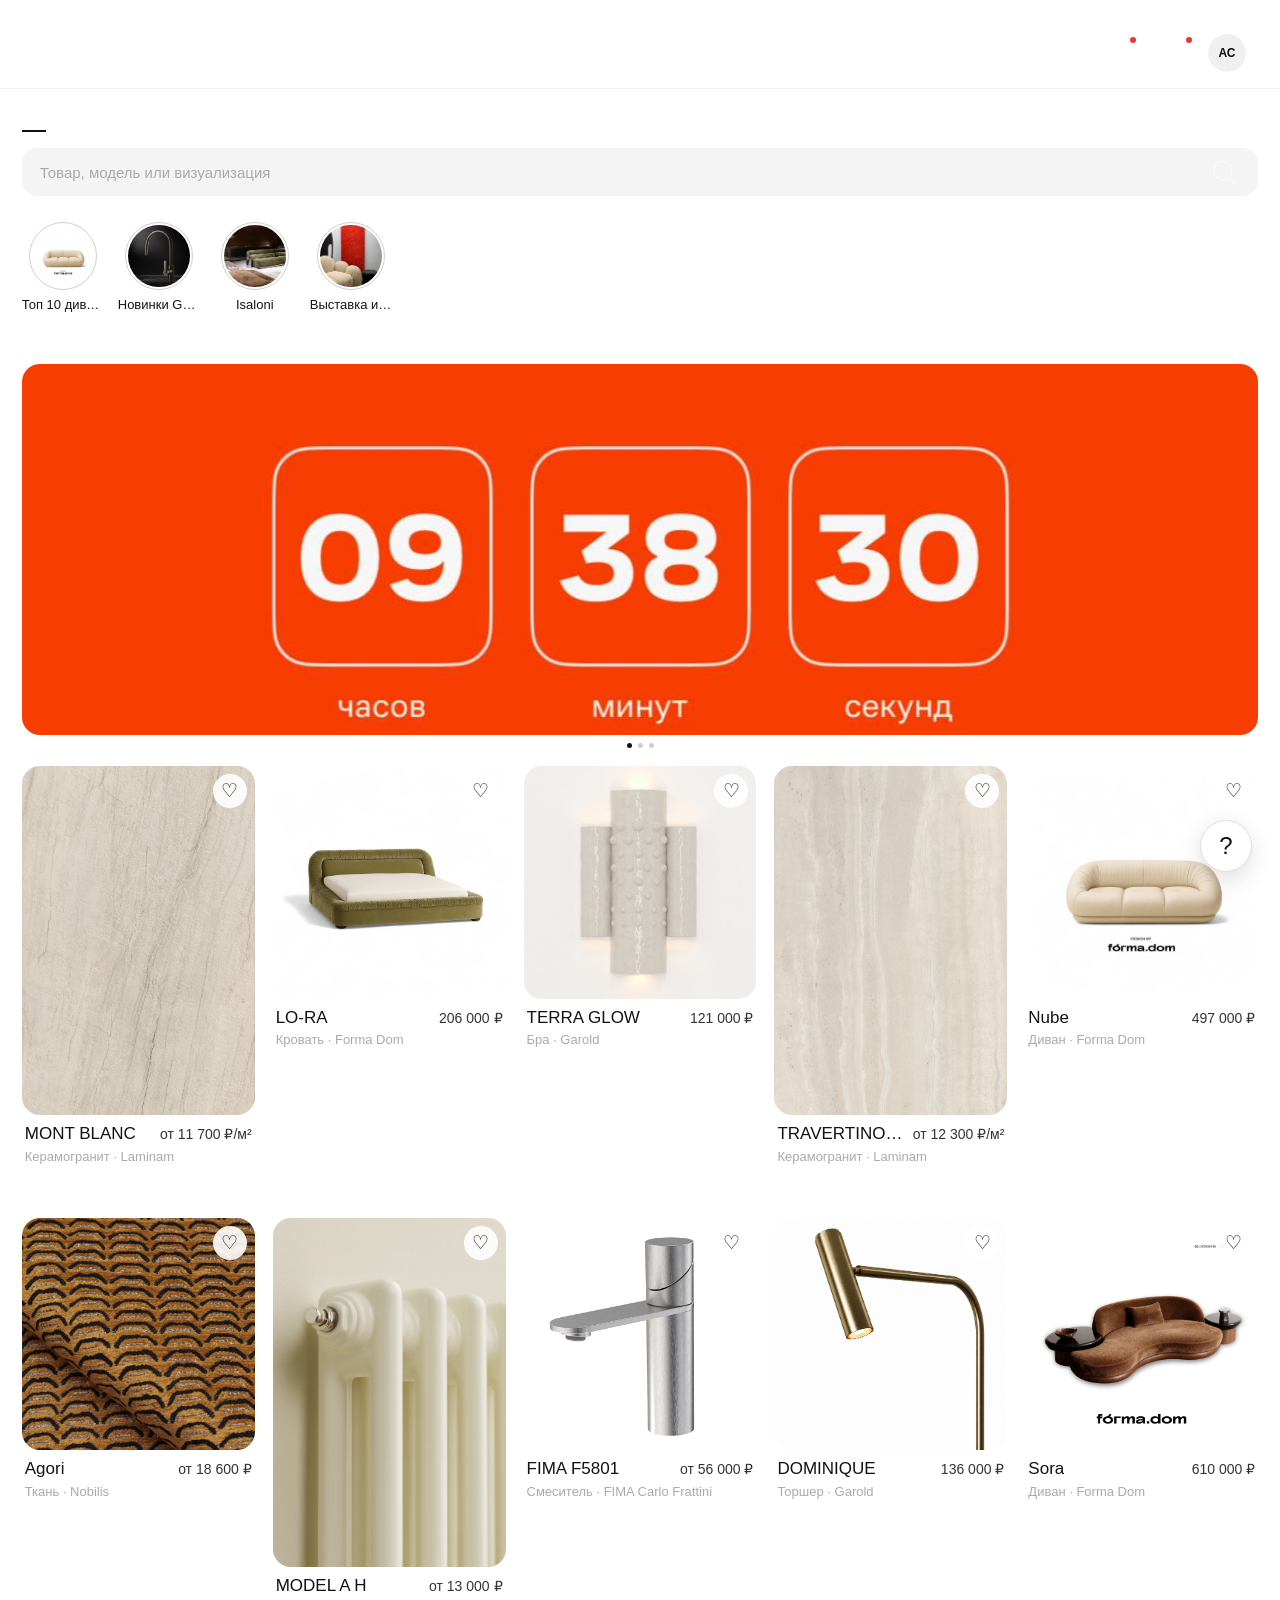
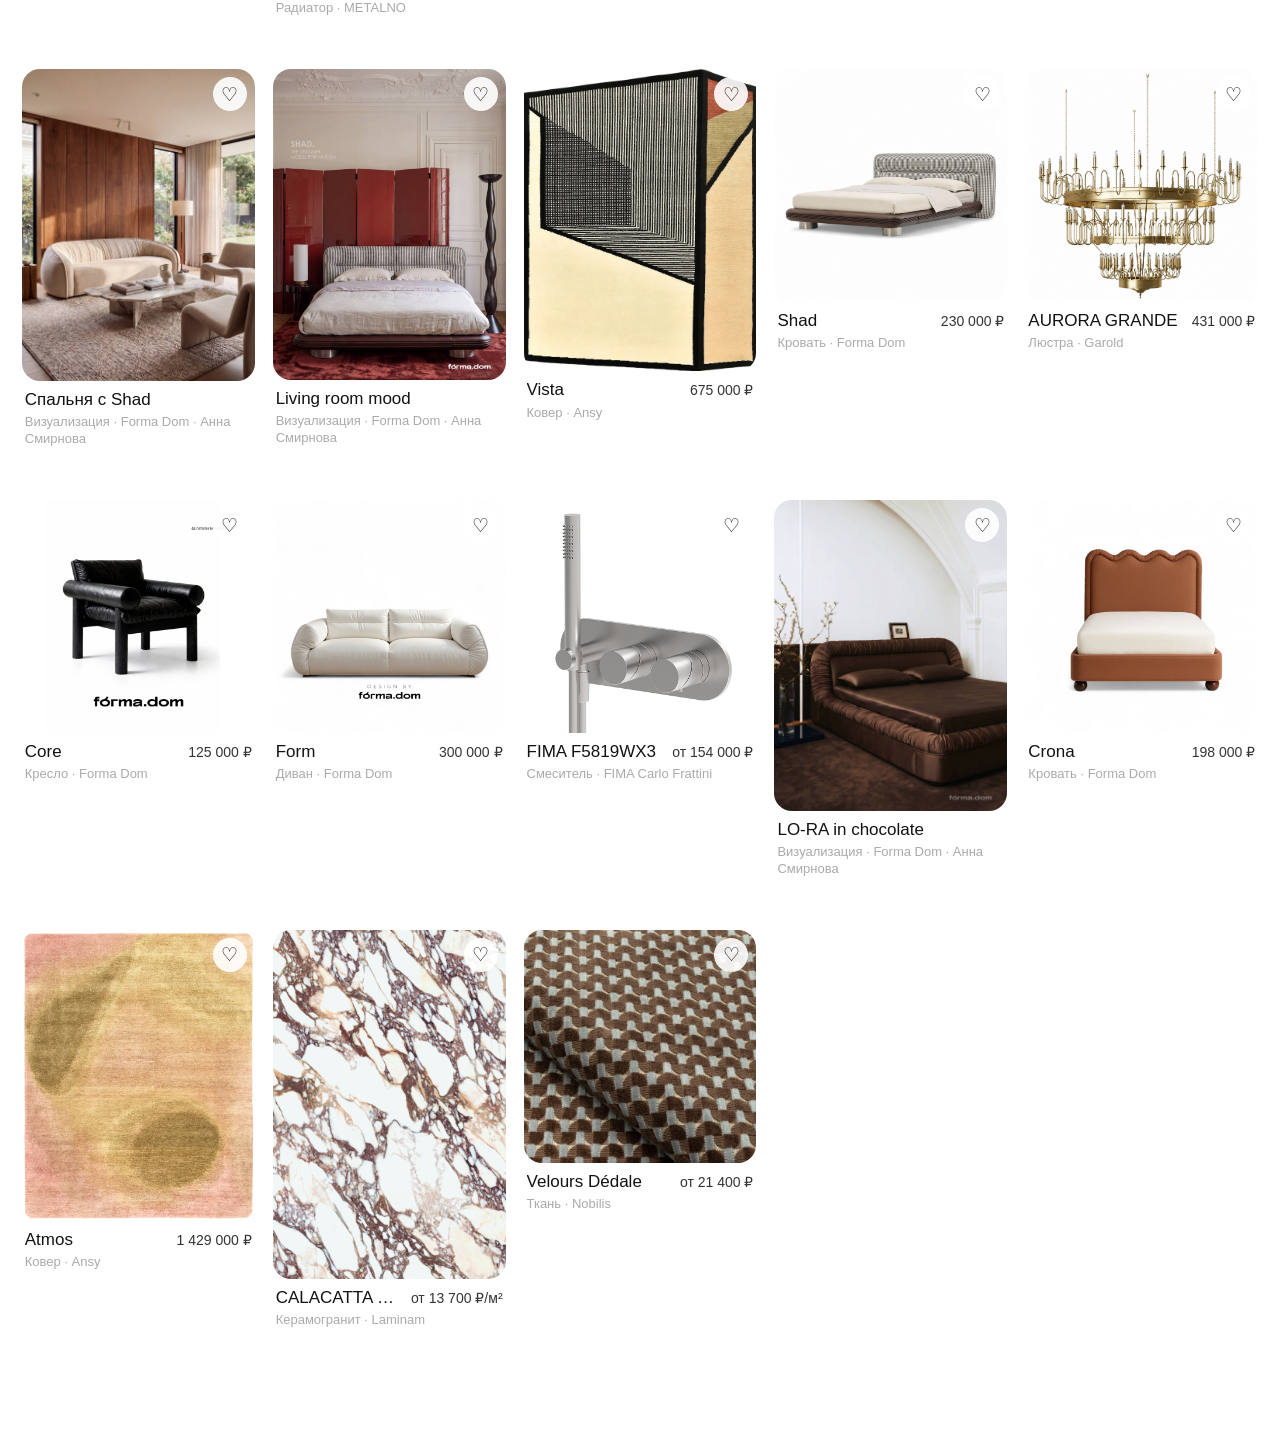
==== commit 2afc38eb: "Add files via upload" ====
--- a/index.html
+++ b/index.html
@@ -4,8 +4,8 @@
   <meta charset="utf-8">
   <meta name="viewport" content="width=device-width, initial-scale=1, viewport-fit=cover, user-scalable=no">
   <meta name="theme-color" content="#ffffff">
-  <title>среда. — функциональный прототип v6.9</title>
-  <link rel="stylesheet" href="css/style.css?v=69">
+  <title>среда. — функциональный прототип v6.12</title>
+  <link rel="stylesheet" href="css/style.css?v=612">
 </head>
 <body>
 <div id="mobileSplash" class="mobile-splash"><img src="assets/logo.png" alt="среда."></div>
@@ -47,6 +47,6 @@
 <div id="modal" class="modal hidden"></div>
 
 <script src="data/catalog.js?v=67"></script>
-<script src="js/app.js?v=67"></script>
+<script src="js/app.js?v=612"></script>
 </body>
 </html>
--- a/css/style.css
+++ b/css/style.css
@@ -1690,3 +1690,506 @@
  /* Mobile receives only logical shared fixes. */
  .publication-modal-v69{display:none!important}
 }
+
+
+/* v6.10 — desktop messenger is a true viewport workspace.
+   It starts exactly below the desktop header and ends at the viewport bottom. */
+@media (min-width:900px){
+  body.chat-workspace-v610{overflow:hidden!important}
+  body.chat-workspace-v610 #view{
+    padding:0!important;
+    margin:0!important;
+    max-width:none!important;
+    width:100%!important;
+  }
+  body.chat-workspace-v610 .desktop-messenger,
+  body.chat-workspace-v610 .desktop-messenger-v66{
+    position:fixed!important;
+    left:0!important;
+    right:0!important;
+    bottom:0!important;
+    width:100vw!important;
+    margin:0!important;
+    max-width:none!important;
+    min-height:0!important;
+    overflow:hidden!important;
+    background:#fff!important;
+    z-index:70!important;
+    grid-template-columns:clamp(360px,34vw,520px) minmax(0,1fr)!important;
+  }
+  body.chat-workspace-v610 .desktop-chat-list{
+    height:100%!important;
+    min-height:0!important;
+    overflow-y:auto!important;
+    background:#fff!important;
+  }
+  body.chat-workspace-v610 .desktop-chat-list-head{
+    padding-top:18px!important;
+  }
+  body.chat-workspace-v610 .desktop-chat-pane,
+  body.chat-workspace-v610 .desktop-chat-empty{
+    height:100%!important;
+    min-height:0!important;
+    overflow:hidden!important;
+  }
+  body.chat-workspace-v610 .desktop-message-scroll{
+    flex:1 1 auto!important;
+    min-height:0!important;
+    overflow-y:auto!important;
+  }
+  body.chat-workspace-v610 .desktop-composer{
+    flex:0 0 64px!important;
+    margin:0!important;
+  }
+}
+
+
+/* v6.11 — equal desktop notification/message icon geometry */
+@media (min-width:900px){
+  .desktop-actions .desktop-icon{
+    width:40px!important;
+    height:40px!important;
+    min-width:40px!important;
+    min-height:40px!important;
+    padding:7px!important;
+    display:inline-flex!important;
+    align-items:center!important;
+    justify-content:center!important;
+    box-sizing:border-box!important;
+  }
+  .desktop-actions .desktop-icon > img,
+  .desktop-actions .desktop-chat-icon > img{
+    display:block!important;
+    width:auto!important;
+    height:26px!important;
+    max-width:26px!important;
+    max-height:26px!important;
+    object-fit:contain!important;
+    margin:0!important;
+  }
+}
+
+
+/* ==================== SREDA v6.12 — ordered desktop fixes ==================== */
+
+.black-control-v612{color:#fff!important;-webkit-text-fill-color:#fff!important}
+.black-control-v612 svg{color:#fff!important;fill:currentColor!important;stroke:currentColor!important}
+.black-control-v612>img{filter:brightness(0) invert(1)}
+
+/* Desktop navigation: no global divider under categories, only active underline. */
+@media(min-width:900px){
+  .desktop-header,
+  .desktop-nav-shell-v68,
+  .desktop-compact-nav-host-v65,
+  .desktop-compact-nav-v65,
+  .desktop-compact-nav-v68{
+    border-bottom:0!important;
+  }
+
+  /* Search strip is slightly lower in height. */
+  .desktop-global-search-v68{
+    min-height:48px!important;
+    height:48px!important;
+    border-radius:15px!important;
+  }
+
+  /* Chats: standard chip spacing and perfectly centered +. */
+  .desktop-chat-folders-v66{
+    display:flex!important;
+    align-items:center!important;
+    gap:12px!important;
+    padding-top:12px!important;
+    padding-bottom:12px!important;
+  }
+  .desktop-chat-folders-v66 .ui-chip-v66{flex:0 0 auto}
+  .folder-plus-v66{
+    flex:0 0 34px!important;
+    width:34px!important;
+    height:34px!important;
+    min-width:34px!important;
+    min-height:34px!important;
+    padding:0!important;
+    margin:0!important;
+    display:grid!important;
+    place-items:center!important;
+    line-height:1!important;
+    font-size:22px!important;
+    border:0!important;
+    border-radius:8px!important;
+    background:#eee!important;
+  }
+
+  /* Telegram-like viewport lock: no page scroll, only list/messages. */
+  html.chat-root-v612,
+  html.chat-root-v612 body{
+    width:100%!important;
+    height:100dvh!important;
+    min-height:100dvh!important;
+    max-height:100dvh!important;
+    overflow:hidden!important;
+    overscroll-behavior:none!important;
+  }
+  body.chat-workspace-v612 #view{
+    height:100dvh!important;
+    max-height:100dvh!important;
+    overflow:hidden!important;
+    padding-bottom:0!important;
+  }
+  body.chat-workspace-v612 .desktop-messenger,
+  body.chat-workspace-v612 .desktop-messenger-v66{
+    position:fixed!important;
+    left:0!important;
+    right:0!important;
+    bottom:0!important;
+    margin:0!important;
+    width:100vw!important;
+    overflow:hidden!important;
+  }
+  body.chat-workspace-v612 .desktop-chat-list{
+    overflow-y:auto!important;
+    overflow-x:hidden!important;
+    overscroll-behavior:contain!important;
+  }
+  body.chat-workspace-v612 .desktop-chat-pane{
+    display:flex!important;
+    flex-direction:column!important;
+    overflow:hidden!important;
+  }
+  body.chat-workspace-v612 .desktop-message-scroll{
+    flex:1 1 auto!important;
+    min-height:0!important;
+    overflow-y:auto!important;
+    overscroll-behavior:contain!important;
+  }
+  body.chat-workspace-v612 .desktop-composer{
+    flex:0 0 64px!important;
+    position:relative!important;
+    bottom:auto!important;
+  }
+
+  /* Project page starts after a normal section gap, not a large blank area. */
+  .desktop-project-page-v61{
+    padding-top:24px!important;
+  }
+  .project-topline-v61{
+    margin-top:0!important;
+  }
+
+  /* Public project has no owner menu. */
+  .desktop-project-page-v61 .project-topline-v61:has(.project-more-v61){
+    /* own-mode keeps its normal grid */
+  }
+
+  /* Page title back arrow + title: same row and optical center. */
+  .page-title-row-v612{
+    display:flex!important;
+    align-items:center!important;
+    gap:14px!important;
+    margin:0 0 22px!important;
+  }
+  .page-title-row-v612>h1{
+    margin:0!important;
+    line-height:1!important;
+    font-size:32px!important;
+  }
+  .page-title-row-v612>.back-only-v66,
+  .page-title-row-v612>.mobile-back-v5{
+    flex:0 0 40px!important;
+    align-self:center!important;
+  }
+
+  /* Standalone specifications/orders use the page width, not a narrow fixed container. */
+  .designer-standalone-v612{
+    width:100%!important;
+    max-width:none!important;
+    margin:28px 0 0!important;
+  }
+  .designer-standalone-v612>.project-list,
+  .designer-standalone-v612>.project-spec-v69,
+  .designer-standalone-v612>.designer-orders-page-v69{
+    width:100%!important;
+    max-width:none!important;
+  }
+
+  /* Specification is a stable 5-column work row. */
+  .project-spec-v69{
+    width:100%!important;
+    max-width:none!important;
+    margin:0!important;
+  }
+  .project-toolbar-v69{
+    width:100%!important;
+    grid-template-columns:44px minmax(0,1fr) auto!important;
+  }
+  .print-button-v69{
+    width:40px!important;
+    height:40px!important;
+    min-width:40px!important;
+    min-height:40px!important;
+    padding:8px!important;
+    flex:0 0 40px!important;
+    display:grid!important;
+    place-items:center!important;
+  }
+  .print-button-v69 img{
+    width:22px!important;
+    height:22px!important;
+    min-width:22px!important;
+    min-height:22px!important;
+    max-width:22px!important;
+    max-height:22px!important;
+    object-fit:contain!important;
+  }
+  .room-head{
+    display:flex!important;
+    align-items:center!important;
+    justify-content:space-between!important;
+  }
+  .room-arrow-v612{
+    width:16px!important;
+    height:16px!important;
+    flex:0 0 16px!important;
+    object-fit:contain!important;
+    transition:transform .15s ease;
+  }
+  .room-head.is-collapsed .room-arrow-v612{transform:rotate(180deg)}
+
+  .spec-row-v612{
+    display:grid!important;
+    grid-template-columns:28px 82px minmax(300px,1fr) minmax(210px,260px)!important;
+    gap:16px!important;
+    align-items:center!important;
+    min-height:104px!important;
+    padding:13px 4px!important;
+  }
+  .spec-row-v612>img{
+    width:74px!important;
+    height:74px!important;
+    object-fit:contain!important;
+    justify-self:start!important;
+  }
+  .spec-row-v612 .select-box{
+    position:static!important;
+    inset:auto!important;
+    width:20px!important;
+    height:20px!important;
+    margin:0!important;
+    justify-self:center!important;
+    align-self:center!important;
+    border:1.5px solid #111!important;
+    border-radius:50%!important;
+    box-sizing:border-box!important;
+    visibility:hidden!important;
+  }
+  .select-mode .spec-row-v612 .select-box{visibility:visible!important}
+  .spec-row-v612 .spec-info{
+    min-width:0!important;
+    width:100%!important;
+    grid-template-columns:minmax(0,1fr) max-content!important;
+    column-gap:24px!important;
+  }
+  .spec-row-v612 .spec-name{font-size:15px!important}
+  .spec-row-v612 .spec-conf{font-size:13px!important;color:#888!important}
+  .spec-row-v612 .spec-right{
+    width:100%!important;
+    display:grid!important;
+    grid-template-columns:minmax(90px,1fr) auto!important;
+    justify-self:stretch!important;
+    align-items:center!important;
+    gap:16px!important;
+  }
+  .spec-row-v612 .spec-price{
+    text-align:right!important;
+    white-space:nowrap!important;
+  }
+  .spec-row-v612 .qty{
+    display:grid!important;
+    grid-template-columns:34px 26px 34px!important;
+    align-items:center!important;
+    justify-items:center!important;
+    gap:4px!important;
+  }
+  .spec-row-v612 .qty button{
+    width:34px!important;
+    height:34px!important;
+    min-width:34px!important;
+    min-height:34px!important;
+    padding:0!important;
+    display:grid!important;
+    place-items:center!important;
+    line-height:1!important;
+    font-size:20px!important;
+    border:0!important;
+    border-radius:8px!important;
+  }
+  .spec-row-v612 .qty span{
+    width:26px!important;
+    text-align:center!important;
+  }
+
+  /* Designer orders are compact and visually match specification rows. */
+  .designer-standalone-v612 .orders-head-v69 h2{display:none!important}
+  .orders-head-v69{
+    margin:0 0 14px!important;
+    justify-content:flex-end!important;
+  }
+  .orders-head-v69 select{
+    min-height:34px!important;
+    padding:6px 10px!important;
+    font-size:13px!important;
+    border-radius:9px!important;
+  }
+  .designer-orders-list-v69 button{
+    grid-template-columns:88px 150px minmax(220px,1fr) 118px 142px!important;
+    gap:14px!important;
+    padding:13px 6px!important;
+    font-size:14px!important;
+  }
+  .designer-orders-list-v69 button b,
+  .designer-orders-list-v69 button strong{font-size:14px!important}
+  .designer-orders-list-v69 button small{font-size:13px!important}
+
+  /* Favorites header and folder chips. */
+  .favorites-head-v66{
+    justify-content:flex-start!important;
+    gap:14px!important;
+    align-items:center!important;
+  }
+  .favorites-head-v66 h2{
+    line-height:1!important;
+  }
+  .favorite-plus-v66{
+    width:42px!important;
+    height:42px!important;
+    min-width:42px!important;
+    min-height:42px!important;
+    padding:0!important;
+    margin:0!important;
+    display:grid!important;
+    place-items:center!important;
+    align-self:center!important;
+    border-radius:9px!important;
+  }
+  .favorite-plus-v66 img{
+    width:24px!important;
+    height:24px!important;
+    object-fit:contain!important;
+  }
+  .favorite-folder-chips-v66{
+    gap:10px!important;
+  }
+  .favorite-folder-chips-v66 .ui-chip-v66{
+    min-height:38px!important;
+    height:38px!important;
+    padding:0 16px!important;
+    font-size:15px!important;
+  }
+  .favorite-folder-chips-v66 .ui-chip-v66 small{font-size:13px!important}
+
+  /* Supplier card action stack. */
+  .product-card-actions-v612{
+    position:absolute!important;
+    right:12px!important;
+    top:12px!important;
+    display:flex!important;
+    flex-direction:column!important;
+    gap:8px!important;
+    z-index:3!important;
+  }
+  .product-card-actions-v612 .product-analytics-icon-v69,
+  .product-edit-icon-v612{
+    position:static!important;
+    width:44px!important;
+    height:44px!important;
+    min-width:44px!important;
+    min-height:44px!important;
+    border:0!important;
+    border-radius:50%!important;
+    background:#fff!important;
+    display:grid!important;
+    place-items:center!important;
+    padding:9px!important;
+    box-shadow:0 1px 5px rgba(0,0,0,.05)!important;
+  }
+  .product-card-actions-v612 img{
+    width:22px!important;
+    height:22px!important;
+    object-fit:contain!important;
+  }
+
+  /* Moderator verification: avatar occupies the same image box as product/brand previews. */
+  .verification-request>.request-avatar{
+    width:82px!important;
+    height:82px!important;
+    min-width:82px!important;
+    min-height:82px!important;
+    border-radius:50%!important;
+    font-size:16px!important;
+  }
+
+  /* Product description text is secondary gray. */
+  .desktop-description-v6 p,
+  .desktop-product-v67 .desktop-description-v6 p{
+    color:#777!important;
+  }
+
+  /* Floating support never overlays the composer. */
+  .support-bubble-v5.support-safe-v612{
+    bottom:88px!important;
+  }
+
+  /* Narrow desktop: side paddings shrink and profile remains truly centered in viewport. */
+  @media(max-width:1180px){
+    :root{--page-pad-desktop-v67:clamp(10px,1.4vw,18px)}
+    .mobile-role-tabs{display:none!important}
+    .desktop-designer-profile-v69{
+      display:flex!important;
+      flex-direction:column!important;
+      align-items:center!important;
+      width:100%!important;
+    }
+    .desktop-designer-profile-v69 .desktop-designer-head{
+      width:100%!important;
+      flex-direction:column!important;
+      justify-content:center!important;
+      align-items:center!important;
+      text-align:center!important;
+      gap:10px!important;
+    }
+    .desktop-designer-profile-v69 .designer-name-row-v69{
+      justify-content:center!important;
+    }
+    .desktop-designer-profile-v69 .desktop-designer-actions{
+      margin-left:0!important;
+      justify-content:center!important;
+    }
+    .desktop-designer-profile-v69 .designer-stats-v69{
+      width:auto!important;
+      justify-content:center!important;
+      gap:clamp(48px,9vw,100px)!important;
+      margin-left:auto!important;
+      margin-right:auto!important;
+    }
+    .desktop-designer-profile-v69 .desktop-profile-quick{
+      justify-content:center!important;
+      padding-right:0!important;
+    }
+    .desktop-designer-profile-v69 .desktop-bio{
+      text-align:center!important;
+    }
+    .desktop-designer-profile-v69 .desktop-designer-tabs-v69{
+      width:100%!important;
+      justify-content:center!important;
+    }
+    .desktop-designer-profile-v69 .designer-tab-content-v69{
+      width:100%!important;
+      align-self:stretch!important;
+    }
+
+    .spec-row-v612{
+      grid-template-columns:26px 72px minmax(220px,1fr) minmax(185px,220px)!important;
+      gap:12px!important;
+    }
+    .spec-row-v612>img{width:66px!important;height:66px!important}
+  }
+}
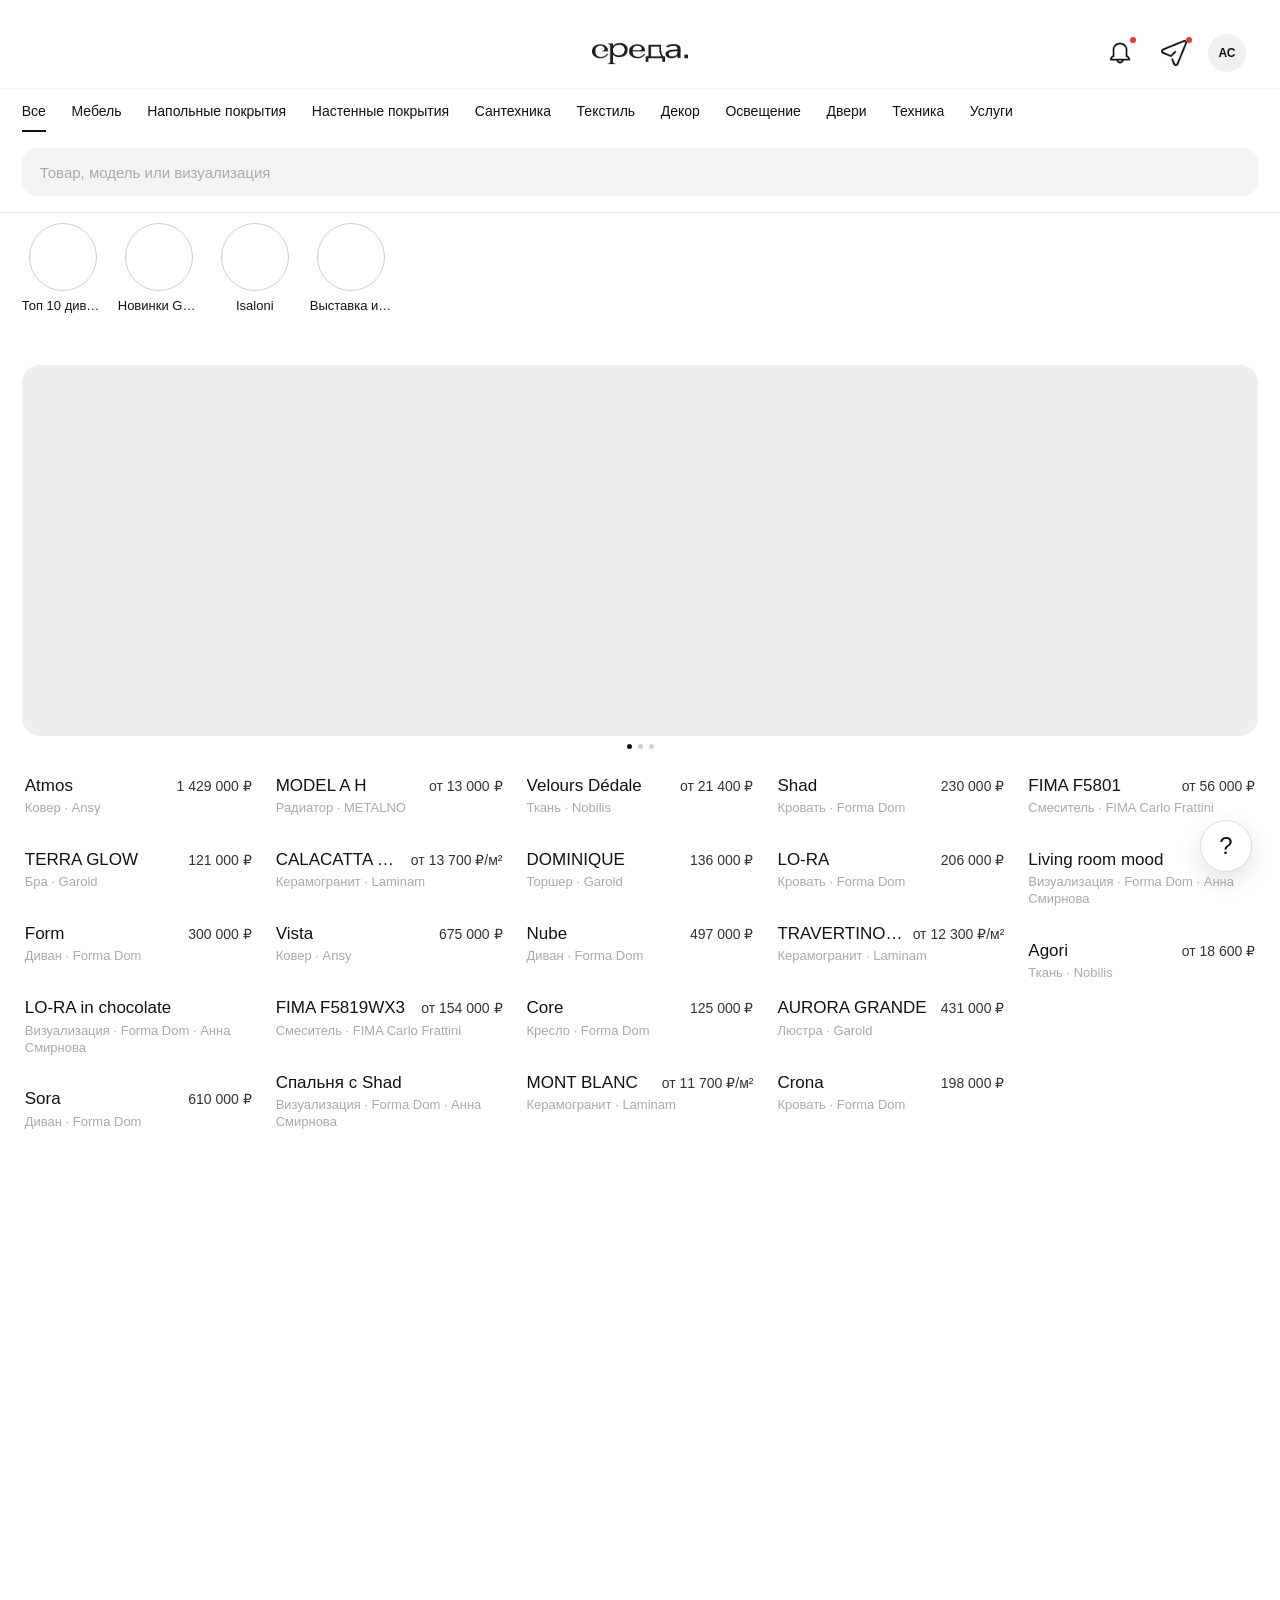
==== commit 6acd2f0f: "Add files via upload" ====
--- a/index.html
+++ b/index.html
@@ -4,8 +4,8 @@
   <meta charset="utf-8">
   <meta name="viewport" content="width=device-width, initial-scale=1, viewport-fit=cover, user-scalable=no">
   <meta name="theme-color" content="#ffffff">
-  <title>среда. — функциональный прототип v6.12</title>
-  <link rel="stylesheet" href="css/style.css?v=612">
+  <title>среда. — функциональный прототип v6.13</title>
+  <link rel="stylesheet" href="css/style.css?v=613">
 </head>
 <body>
 <div id="mobileSplash" class="mobile-splash"><img src="assets/logo.png" alt="среда."></div>
@@ -47,6 +47,6 @@
 <div id="modal" class="modal hidden"></div>
 
 <script src="data/catalog.js?v=67"></script>
-<script src="js/app.js?v=612"></script>
+<script src="js/app.js?v=613"></script>
 </body>
 </html>
--- a/css/style.css
+++ b/css/style.css
@@ -1770,426 +1770,130 @@
 }
 
 
-/* ==================== SREDA v6.12 — ordered desktop fixes ==================== */
-
-.black-control-v612{color:#fff!important;-webkit-text-fill-color:#fff!important}
-.black-control-v612 svg{color:#fff!important;fill:currentColor!important;stroke:currentColor!important}
-.black-control-v612>img{filter:brightness(0) invert(1)}
-
-/* Desktop navigation: no global divider under categories, only active underline. */
+/* ==================== SREDA v6.13 — rebuilt desktop fixes ==================== */
+.dark-filled-v613{color:#fff!important;-webkit-text-fill-color:#fff!important}
+.dark-filled-v613 svg{color:#fff!important;stroke:currentColor!important;fill:currentColor!important}
+
 @media(min-width:900px){
-  .desktop-header,
-  .desktop-nav-shell-v68,
-  .desktop-compact-nav-host-v65,
-  .desktop-compact-nav-v65,
-  .desktop-compact-nav-v68{
-    border-bottom:0!important;
-  }
-
-  /* Search strip is slightly lower in height. */
-  .desktop-global-search-v68{
-    min-height:48px!important;
-    height:48px!important;
-    border-radius:15px!important;
-  }
-
-  /* Chats: standard chip spacing and perfectly centered +. */
-  .desktop-chat-folders-v66{
-    display:flex!important;
-    align-items:center!important;
-    gap:12px!important;
-    padding-top:12px!important;
-    padding-bottom:12px!important;
-  }
-  .desktop-chat-folders-v66 .ui-chip-v66{flex:0 0 auto}
-  .folder-plus-v66{
-    flex:0 0 34px!important;
-    width:34px!important;
-    height:34px!important;
-    min-width:34px!important;
-    min-height:34px!important;
-    padding:0!important;
-    margin:0!important;
-    display:grid!important;
-    place-items:center!important;
-    line-height:1!important;
-    font-size:22px!important;
-    border:0!important;
-    border-radius:8px!important;
-    background:#eee!important;
-  }
-
-  /* Telegram-like viewport lock: no page scroll, only list/messages. */
-  html.chat-root-v612,
-  html.chat-root-v612 body{
-    width:100%!important;
-    height:100dvh!important;
-    min-height:100dvh!important;
-    max-height:100dvh!important;
-    overflow:hidden!important;
-    overscroll-behavior:none!important;
-  }
-  body.chat-workspace-v612 #view{
-    height:100dvh!important;
-    max-height:100dvh!important;
-    overflow:hidden!important;
-    padding-bottom:0!important;
-  }
-  body.chat-workspace-v612 .desktop-messenger,
-  body.chat-workspace-v612 .desktop-messenger-v66{
-    position:fixed!important;
-    left:0!important;
-    right:0!important;
-    bottom:0!important;
-    margin:0!important;
-    width:100vw!important;
-    overflow:hidden!important;
-  }
-  body.chat-workspace-v612 .desktop-chat-list{
-    overflow-y:auto!important;
-    overflow-x:hidden!important;
-    overscroll-behavior:contain!important;
-  }
-  body.chat-workspace-v612 .desktop-chat-pane{
-    display:flex!important;
-    flex-direction:column!important;
-    overflow:hidden!important;
-  }
-  body.chat-workspace-v612 .desktop-message-scroll{
-    flex:1 1 auto!important;
-    min-height:0!important;
-    overflow-y:auto!important;
-    overscroll-behavior:contain!important;
-  }
-  body.chat-workspace-v612 .desktop-composer{
-    flex:0 0 64px!important;
-    position:relative!important;
-    bottom:auto!important;
-  }
-
-  /* Project page starts after a normal section gap, not a large blank area. */
-  .desktop-project-page-v61{
-    padding-top:24px!important;
-  }
-  .project-topline-v61{
-    margin-top:0!important;
-  }
-
-  /* Public project has no owner menu. */
-  .desktop-project-page-v61 .project-topline-v61:has(.project-more-v61){
-    /* own-mode keeps its normal grid */
-  }
-
-  /* Page title back arrow + title: same row and optical center. */
-  .page-title-row-v612{
-    display:flex!important;
-    align-items:center!important;
-    gap:14px!important;
-    margin:0 0 22px!important;
-  }
-  .page-title-row-v612>h1{
-    margin:0!important;
-    line-height:1!important;
-    font-size:32px!important;
-  }
-  .page-title-row-v612>.back-only-v66,
-  .page-title-row-v612>.mobile-back-v5{
-    flex:0 0 40px!important;
-    align-self:center!important;
-  }
-
-  /* Standalone specifications/orders use the page width, not a narrow fixed container. */
-  .designer-standalone-v612{
-    width:100%!important;
-    max-width:none!important;
-    margin:28px 0 0!important;
-  }
-  .designer-standalone-v612>.project-list,
-  .designer-standalone-v612>.project-spec-v69,
-  .designer-standalone-v612>.designer-orders-page-v69{
-    width:100%!important;
-    max-width:none!important;
-  }
-
-  /* Specification is a stable 5-column work row. */
-  .project-spec-v69{
-    width:100%!important;
-    max-width:none!important;
-    margin:0!important;
-  }
-  .project-toolbar-v69{
-    width:100%!important;
-    grid-template-columns:44px minmax(0,1fr) auto!important;
-  }
-  .print-button-v69{
-    width:40px!important;
-    height:40px!important;
-    min-width:40px!important;
-    min-height:40px!important;
-    padding:8px!important;
-    flex:0 0 40px!important;
-    display:grid!important;
-    place-items:center!important;
-  }
-  .print-button-v69 img{
-    width:22px!important;
-    height:22px!important;
-    min-width:22px!important;
-    min-height:22px!important;
-    max-width:22px!important;
-    max-height:22px!important;
-    object-fit:contain!important;
-  }
-  .room-head{
-    display:flex!important;
-    align-items:center!important;
-    justify-content:space-between!important;
-  }
-  .room-arrow-v612{
-    width:16px!important;
-    height:16px!important;
-    flex:0 0 16px!important;
-    object-fit:contain!important;
-    transition:transform .15s ease;
-  }
-  .room-head.is-collapsed .room-arrow-v612{transform:rotate(180deg)}
-
-  .spec-row-v612{
-    display:grid!important;
-    grid-template-columns:28px 82px minmax(300px,1fr) minmax(210px,260px)!important;
-    gap:16px!important;
-    align-items:center!important;
-    min-height:104px!important;
-    padding:13px 4px!important;
-  }
-  .spec-row-v612>img{
-    width:74px!important;
-    height:74px!important;
-    object-fit:contain!important;
-    justify-self:start!important;
-  }
-  .spec-row-v612 .select-box{
-    position:static!important;
-    inset:auto!important;
-    width:20px!important;
-    height:20px!important;
-    margin:0!important;
-    justify-self:center!important;
-    align-self:center!important;
-    border:1.5px solid #111!important;
-    border-radius:50%!important;
-    box-sizing:border-box!important;
-    visibility:hidden!important;
-  }
-  .select-mode .spec-row-v612 .select-box{visibility:visible!important}
-  .spec-row-v612 .spec-info{
-    min-width:0!important;
-    width:100%!important;
-    grid-template-columns:minmax(0,1fr) max-content!important;
-    column-gap:24px!important;
-  }
-  .spec-row-v612 .spec-name{font-size:15px!important}
-  .spec-row-v612 .spec-conf{font-size:13px!important;color:#888!important}
-  .spec-row-v612 .spec-right{
-    width:100%!important;
-    display:grid!important;
-    grid-template-columns:minmax(90px,1fr) auto!important;
-    justify-self:stretch!important;
-    align-items:center!important;
-    gap:16px!important;
-  }
-  .spec-row-v612 .spec-price{
-    text-align:right!important;
-    white-space:nowrap!important;
-  }
-  .spec-row-v612 .qty{
-    display:grid!important;
-    grid-template-columns:34px 26px 34px!important;
-    align-items:center!important;
-    justify-items:center!important;
-    gap:4px!important;
-  }
-  .spec-row-v612 .qty button{
-    width:34px!important;
-    height:34px!important;
-    min-width:34px!important;
-    min-height:34px!important;
-    padding:0!important;
-    display:grid!important;
-    place-items:center!important;
-    line-height:1!important;
-    font-size:20px!important;
-    border:0!important;
-    border-radius:8px!important;
-  }
-  .spec-row-v612 .qty span{
-    width:26px!important;
-    text-align:center!important;
-  }
-
-  /* Designer orders are compact and visually match specification rows. */
-  .designer-standalone-v612 .orders-head-v69 h2{display:none!important}
-  .orders-head-v69{
-    margin:0 0 14px!important;
-    justify-content:flex-end!important;
-  }
-  .orders-head-v69 select{
-    min-height:34px!important;
-    padding:6px 10px!important;
-    font-size:13px!important;
-    border-radius:9px!important;
-  }
-  .designer-orders-list-v69 button{
-    grid-template-columns:88px 150px minmax(220px,1fr) 118px 142px!important;
-    gap:14px!important;
-    padding:13px 6px!important;
-    font-size:14px!important;
-  }
-  .designer-orders-list-v69 button b,
-  .designer-orders-list-v69 button strong{font-size:14px!important}
-  .designer-orders-list-v69 button small{font-size:13px!important}
-
-  /* Favorites header and folder chips. */
-  .favorites-head-v66{
-    justify-content:flex-start!important;
-    gap:14px!important;
-    align-items:center!important;
-  }
-  .favorites-head-v66 h2{
-    line-height:1!important;
-  }
-  .favorite-plus-v66{
-    width:42px!important;
-    height:42px!important;
-    min-width:42px!important;
-    min-height:42px!important;
-    padding:0!important;
-    margin:0!important;
-    display:grid!important;
-    place-items:center!important;
-    align-self:center!important;
-    border-radius:9px!important;
-  }
-  .favorite-plus-v66 img{
-    width:24px!important;
-    height:24px!important;
-    object-fit:contain!important;
-  }
-  .favorite-folder-chips-v66{
-    gap:10px!important;
-  }
-  .favorite-folder-chips-v66 .ui-chip-v66{
-    min-height:38px!important;
-    height:38px!important;
-    padding:0 16px!important;
-    font-size:15px!important;
-  }
-  .favorite-folder-chips-v66 .ui-chip-v66 small{font-size:13px!important}
-
-  /* Supplier card action stack. */
-  .product-card-actions-v612{
-    position:absolute!important;
-    right:12px!important;
-    top:12px!important;
-    display:flex!important;
-    flex-direction:column!important;
-    gap:8px!important;
-    z-index:3!important;
-  }
-  .product-card-actions-v612 .product-analytics-icon-v69,
-  .product-edit-icon-v612{
-    position:static!important;
-    width:44px!important;
-    height:44px!important;
-    min-width:44px!important;
-    min-height:44px!important;
-    border:0!important;
-    border-radius:50%!important;
-    background:#fff!important;
-    display:grid!important;
-    place-items:center!important;
-    padding:9px!important;
-    box-shadow:0 1px 5px rgba(0,0,0,.05)!important;
-  }
-  .product-card-actions-v612 img{
-    width:22px!important;
-    height:22px!important;
-    object-fit:contain!important;
-  }
-
-  /* Moderator verification: avatar occupies the same image box as product/brand previews. */
-  .verification-request>.request-avatar{
-    width:82px!important;
-    height:82px!important;
-    min-width:82px!important;
-    min-height:82px!important;
-    border-radius:50%!important;
-    font-size:16px!important;
-  }
-
-  /* Product description text is secondary gray. */
-  .desktop-description-v6 p,
-  .desktop-product-v67 .desktop-description-v6 p{
-    color:#777!important;
-  }
-
-  /* Floating support never overlays the composer. */
-  .support-bubble-v5.support-safe-v612{
-    bottom:88px!important;
-  }
-
-  /* Narrow desktop: side paddings shrink and profile remains truly centered in viewport. */
+  /* Header navigation: no full divider; search a little slimmer. */
+  .desktop-nav-shell-v68,.desktop-compact-nav-host-v65,.desktop-compact-nav-v65,.desktop-compact-nav-v68{border-bottom:0!important}
+  .desktop-global-search-v68{height:48px!important;min-height:48px!important;border-radius:15px!important}
+
+  /* Pinterest masonry: independent columns, no row alignment. */
+  .masonry{display:block!important;columns:5!important;column-gap:18px!important;width:100%!important}
+  .masonry>.feed-card{display:inline-block!important;width:100%!important;margin:0 0 24px!important;break-inside:avoid!important;vertical-align:top!important}
+  .masonry>.feed-card .feed-media{height:auto!important;aspect-ratio:auto!important}
+  .masonry>.feed-card .feed-media img{display:block!important;width:100%!important;height:auto!important;min-height:0!important;object-fit:contain!important}
+  .publication-grid-v69{display:block!important;columns:3!important;column-gap:20px!important;width:100%!important}
+  .publication-grid-v69>.desktop-card{display:inline-block!important;width:100%!important;margin:0 0 24px!important;break-inside:avoid!important}
+  .publication-grid-v69>.desktop-card>div{aspect-ratio:auto!important;height:auto!important}
+  .publication-grid-v69>.desktop-card>div>img{width:100%!important;height:auto!important;object-fit:cover!important}
+  @media(min-width:1400px){.publication-grid-v69{columns:4!important}}
+
+  /* Chat folder chips match standard chip gaps; + centered. */
+  .desktop-chat-folders-v66{display:flex!important;align-items:center!important;gap:12px!important;flex-wrap:wrap!important;padding:12px 0!important;margin-bottom:8px!important}
+  .folder-plus-v66{width:36px!important;height:36px!important;min-width:36px!important;min-height:36px!important;padding:0!important;margin:0!important;display:grid!important;place-items:center!important;line-height:1!important;font-size:22px!important;border-radius:8px!important}
+
+  html.chat-root-v613,body.chat-root-v613{height:100dvh!important;max-height:100dvh!important;overflow:hidden!important;overscroll-behavior:none!important}
+  body.chat-root-v613 #view{height:100dvh!important;max-height:100dvh!important;overflow:hidden!important;padding-bottom:0!important}
+  body.chat-root-v613 .desktop-messenger,body.chat-root-v613 .desktop-messenger-v66{position:fixed!important;left:0!important;right:0!important;bottom:0!important;width:100vw!important;margin:0!important;overflow:hidden!important;min-height:0!important}
+  body.chat-root-v613 .desktop-chat-list{height:100%!important;min-height:0!important;overflow-y:auto!important;overflow-x:hidden!important;overscroll-behavior:contain!important}
+  body.chat-root-v613 .desktop-chat-pane{height:100%!important;min-height:0!important;display:flex!important;flex-direction:column!important;overflow:hidden!important}
+  body.chat-root-v613 .desktop-message-scroll{flex:1 1 auto!important;min-height:0!important;overflow-y:auto!important;overscroll-behavior:contain!important}
+  body.chat-root-v613 .desktop-composer{flex:0 0 64px!important;margin:0!important}
+
+  /* Project content begins after a normal block gap. */
+  .desktop-project-page-v613{padding-top:24px!important}
+  .desktop-project-page-v613 .project-topline-v61{margin-top:0!important}
+
+  /* Shared back-title line. */
+  .page-title-row-v613{display:flex!important;align-items:center!important;gap:14px!important;margin:0 0 24px!important}
+  .page-title-row-v613 h1{margin:0!important;font-size:30px!important;line-height:1!important}
+  .page-title-row-v613 .ui-back-v69{flex:0 0 40px!important;width:40px!important;height:40px!important;display:grid!important;place-items:center!important}
+
+  /* Specification: compact work area, not a line stretched across the whole display. */
+  .designer-standalone-v613{width:100%!important;max-width:none!important;margin:30px 0!important}
+  .project-spec-v613{width:min(1240px,calc(100vw - clamp(36px,6vw,96px)))!important;max-width:1240px!important;margin:0 auto!important}
+  .project-toolbar-v613{display:grid!important;grid-template-columns:44px minmax(0,1fr) auto!important;align-items:center!important;min-height:58px!important}
+  .project-toolbar-v613>b{text-align:center!important;font-size:15px!important}
+  .project-toolbar-v613>span{display:flex!important;align-items:center!important;gap:9px!important}
+  .print-button-v613{width:38px!important;height:38px!important;min-width:38px!important;min-height:38px!important;padding:8px!important;display:grid!important;place-items:center!important;flex:0 0 38px!important}
+  .print-button-v613 img{width:21px!important;height:21px!important;min-width:21px!important;min-height:21px!important;max-width:21px!important;max-height:21px!important;object-fit:contain!important}
+  .room-head-v613{display:flex!important;align-items:center!important;justify-content:space-between!important;padding:16px 4px!important}
+  .room-arrow-v613{width:16px!important;height:16px!important;flex:0 0 16px!important;object-fit:contain!important;transition:transform .15s ease!important}
+  .room-head-v613.collapsed .room-arrow-v613{transform:rotate(180deg)!important}
+  .spec-row-v613{display:grid!important;grid-template-columns:28px 84px minmax(280px,1fr) 132px 112px 108px!important;gap:14px!important;align-items:center!important;min-height:104px!important;padding:13px 4px!important;border-top:1px solid #eee!important}
+  .spec-row-v613>img{width:76px!important;height:76px!important;object-fit:contain!important;border-radius:9px!important;background:#f7f7f7!important}
+  .spec-row-v613 .select-box{position:static!important;inset:auto!important;width:20px!important;height:20px!important;margin:0!important;justify-self:center!important;align-self:center!important;border:1.5px solid #111!important;border-radius:50%!important;box-sizing:border-box!important;visibility:hidden!important}
+  .select-mode .spec-row-v613 .select-box{visibility:visible!important}
+  .spec-info-v613{min-width:0!important;display:block!important}
+  .spec-info-v613 .spec-name{font-size:15px!important;font-weight:600!important;white-space:normal!important}
+  .spec-info-v613 .spec-conf{font-size:13px!important;color:#888!important;line-height:1.35!important;margin-top:3px!important;white-space:normal!important}
+  .spec-row-v613 .spec-status{justify-self:start!important;white-space:nowrap!important}
+  .spec-row-v613 .spec-price{text-align:right!important;white-space:nowrap!important;font-size:14px!important}
+  .qty-v613{display:grid!important;grid-template-columns:34px 26px 34px!important;gap:4px!important;align-items:center!important;justify-items:center!important}
+  .qty-v613 button{width:34px!important;height:34px!important;min-width:34px!important;min-height:34px!important;padding:0!important;display:grid!important;place-items:center!important;line-height:1!important;font-size:19px!important;border:0!important;border-radius:8px!important;background:#f3f3f3!important}
+  .qty-v613 span{width:26px!important;text-align:center!important}
+  @media(max-width:1120px){
+    .project-spec-v613{width:calc(100vw - 32px)!important}
+    .spec-row-v613{grid-template-columns:24px 72px minmax(210px,1fr) 116px 98px 100px!important;gap:10px!important}
+    .spec-row-v613>img{width:66px!important;height:66px!important}
+  }
+
+  /* Orders: same compact language as specification. */
+  .designer-standalone-v613 .orders-head-v69 h2{display:none!important}
+  .designer-standalone-v613 .orders-head-v69{justify-content:flex-end!important;margin-bottom:14px!important}
+  .designer-standalone-v613 .orders-head-v69 select{font-size:13px!important;min-height:34px!important;padding:6px 10px!important;border-radius:9px!important}
+  .designer-standalone-v613 .designer-orders-list-v69 button{grid-template-columns:82px 140px minmax(220px,1fr) 110px 138px!important;gap:12px!important;padding:13px 5px!important;font-size:14px!important}
+  .designer-standalone-v613 .designer-orders-list-v69 b,.designer-standalone-v613 .designer-orders-list-v69 strong{font-size:14px!important}
+  .designer-standalone-v613 .designer-orders-list-v69 small{font-size:13px!important}
+
+  /* Favorites header: + is on heading baseline; folder buttons larger. */
+  .favorites-head-v66{justify-content:flex-start!important;align-items:center!important;gap:14px!important}
+  .favorites-head-v66 h2{margin:0!important;line-height:1!important}
+  .favorite-plus-v66{width:42px!important;height:42px!important;min-width:42px!important;min-height:42px!important;padding:0!important;margin:0!important;display:grid!important;place-items:center!important;border-radius:9px!important}
+  .favorite-plus-v66 img{width:24px!important;height:24px!important;object-fit:contain!important}
+  .favorite-folder-chips-v66{gap:10px!important}
+  .favorite-folder-chips-v66 .ui-chip-v66{height:40px!important;min-height:40px!important;padding:0 17px!important;font-size:15px!important}
+
+  /* Supplier product action stack. */
+  .product-card-actions-v613{position:absolute!important;top:12px!important;right:12px!important;display:flex!important;flex-direction:column!important;gap:8px!important;z-index:3!important}
+  .product-card-actions-v613 button{position:static!important;width:44px!important;height:44px!important;min-width:44px!important;min-height:44px!important;padding:9px!important;border:0!important;border-radius:50%!important;background:#fff!important;display:grid!important;place-items:center!important;box-shadow:0 1px 5px rgba(0,0,0,.05)!important}
+  .product-card-actions-v613 img{width:22px!important;height:22px!important;object-fit:contain!important}
+
+  /* Moderator verification designer avatar uses the same preview box dimensions. */
+  .verification-request .request-avatar{width:82px!important;height:82px!important;min-width:82px!important;min-height:82px!important;border-radius:50%!important;display:grid!important;place-items:center!important}
+
+  /* Description copy is muted gray. */
+  .desktop-description-v6 p{color:#777!important}
+
+  /* Publication modal: no overlap, contained to viewport, five recommendations. */
+  .publication-modal-v613{display:flex!important;align-items:center!important;justify-content:center!important;padding:24px!important;overflow:hidden!important;background:rgba(0,0,0,.28)!important}
+  .publication-view-v613{width:min(1380px,calc(100vw - 48px))!important;max-height:calc(100dvh - 48px)!important;overflow-y:auto!important;overflow-x:hidden!important;padding:18px!important;box-sizing:border-box!important;border-radius:20px!important}
+  .publication-main-v613{display:grid!important;grid-template-columns:minmax(0,3fr) minmax(300px,2fr)!important;gap:18px!important;min-height:0!important}
+  .publication-main-v613>*{min-width:0!important}
+  .publication-image-v69{min-height:420px!important}
+  .publication-image-v69>img{max-height:70dvh!important}
+  .publication-side-v613{min-width:0!important;max-width:none!important;overflow:hidden!important}
+  .publication-comment-box-v613{display:grid!important;grid-template-columns:minmax(0,1fr) auto!important;gap:8px!important}
+  .publication-comment-box-v613 input{width:100%!important;min-width:0!important;box-sizing:border-box!important}
+  .publication-send-v613{background:#111!important;color:#fff!important;-webkit-text-fill-color:#fff!important;min-width:96px!important}
+  .publication-recs-v613>div{display:grid!important;grid-template-columns:repeat(5,minmax(0,1fr))!important;gap:14px!important}
+  .publication-recs-v613 article img{aspect-ratio:4/3!important;object-fit:cover!important}
+  @media(max-width:1120px){.publication-main-v613{grid-template-columns:minmax(0,1.35fr) minmax(300px,1fr)!important}.publication-recs-v613>div{grid-template-columns:repeat(5,minmax(0,1fr))!important}}
+
+  /* Support helper safe clearance. */
+  .support-bubble-v5.support-safe-v613{bottom:88px!important}
+
+  /* Narrow desktop: reduce side paddings and keep profile centered to viewport. */
   @media(max-width:1180px){
-    :root{--page-pad-desktop-v67:clamp(10px,1.4vw,18px)}
-    .mobile-role-tabs{display:none!important}
-    .desktop-designer-profile-v69{
-      display:flex!important;
-      flex-direction:column!important;
-      align-items:center!important;
-      width:100%!important;
-    }
-    .desktop-designer-profile-v69 .desktop-designer-head{
-      width:100%!important;
-      flex-direction:column!important;
-      justify-content:center!important;
-      align-items:center!important;
-      text-align:center!important;
-      gap:10px!important;
-    }
-    .desktop-designer-profile-v69 .designer-name-row-v69{
-      justify-content:center!important;
-    }
-    .desktop-designer-profile-v69 .desktop-designer-actions{
-      margin-left:0!important;
-      justify-content:center!important;
-    }
-    .desktop-designer-profile-v69 .designer-stats-v69{
-      width:auto!important;
-      justify-content:center!important;
-      gap:clamp(48px,9vw,100px)!important;
-      margin-left:auto!important;
-      margin-right:auto!important;
-    }
-    .desktop-designer-profile-v69 .desktop-profile-quick{
-      justify-content:center!important;
-      padding-right:0!important;
-    }
-    .desktop-designer-profile-v69 .desktop-bio{
-      text-align:center!important;
-    }
-    .desktop-designer-profile-v69 .desktop-designer-tabs-v69{
-      width:100%!important;
-      justify-content:center!important;
-    }
-    .desktop-designer-profile-v69 .designer-tab-content-v69{
-      width:100%!important;
-      align-self:stretch!important;
-    }
-
-    .spec-row-v612{
-      grid-template-columns:26px 72px minmax(220px,1fr) minmax(185px,220px)!important;
-      gap:12px!important;
-    }
-    .spec-row-v612>img{width:66px!important;height:66px!important}
-  }
-}
+    :root{--page-pad-desktop-v67:clamp(12px,1.4vw,18px)}
+    .desktop-designer-profile-v69 .desktop-designer-head{justify-content:center!important}
+    .desktop-designer-profile-v69 .designer-identity-v69{text-align:center!important}
+    .desktop-designer-profile-v69 .designer-name-row-v69{justify-content:center!important}
+    .desktop-designer-profile-v69 .designer-stats-v69{margin-left:auto!important;margin-right:auto!important}
+    .desktop-designer-profile-v69 .desktop-profile-quick{justify-content:center!important;padding-right:0!important}
+    .desktop-designer-profile-v69 .desktop-bio{text-align:center!important}
+    .desktop-designer-profile-v69 .desktop-designer-tabs-v69{justify-content:center!important}
+  }
+}
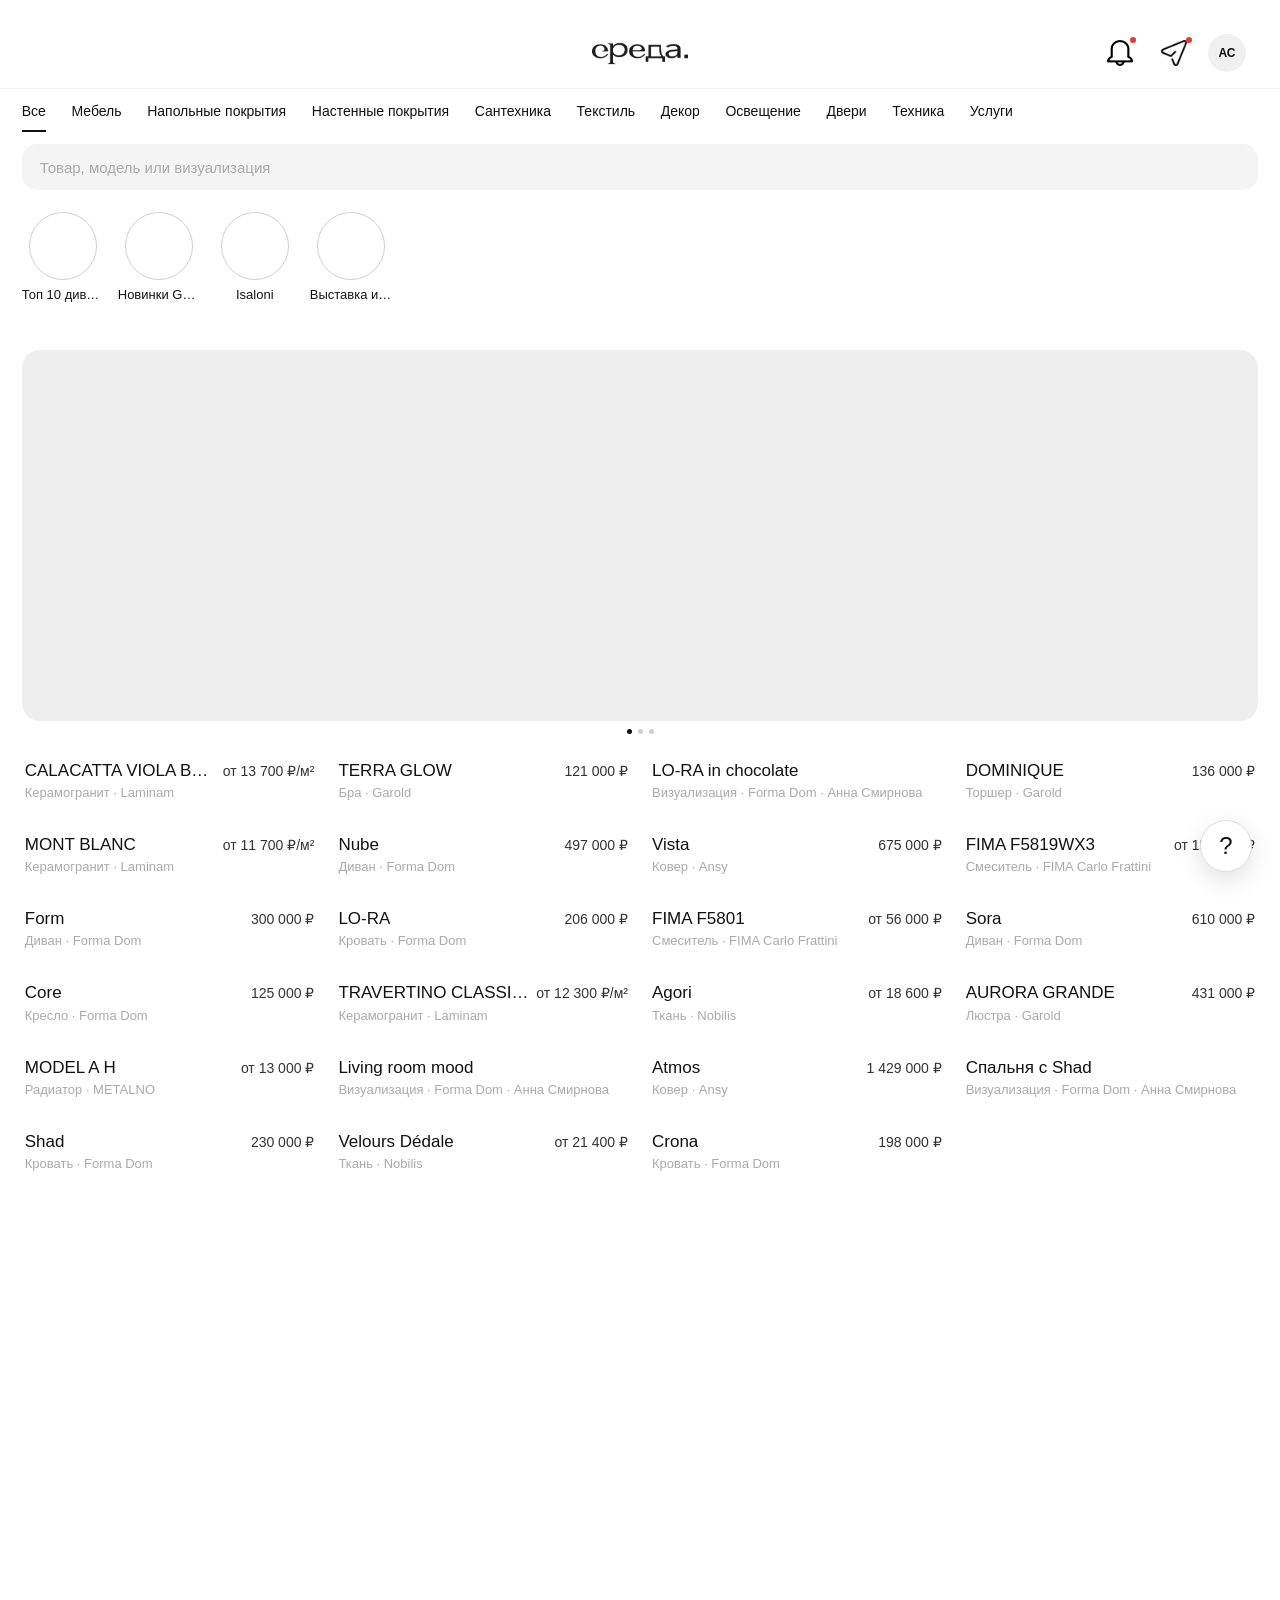
==== commit 941b9aae: "Add files via upload" ====
--- a/index.html
+++ b/index.html
@@ -4,8 +4,8 @@
   <meta charset="utf-8">
   <meta name="viewport" content="width=device-width, initial-scale=1, viewport-fit=cover, user-scalable=no">
   <meta name="theme-color" content="#ffffff">
-  <title>среда. — функциональный прототип v6.13</title>
-  <link rel="stylesheet" href="css/style.css?v=613">
+  <title>среда. — функциональный прототип v6.16</title>
+  <link rel="stylesheet" href="css/style.css?v=616">
 </head>
 <body>
 <div id="mobileSplash" class="mobile-splash"><img src="assets/logo.png" alt="среда."></div>
@@ -14,7 +14,7 @@
   <div class="desktop-header-main">
     <button class="desktop-logo" onclick="go('home')" aria-label="Главная"><img src="assets/logo.png" alt="среда."></button>
     <div class="desktop-actions">
-      <button onclick="openNotifications()" aria-label="Уведомления" class="desktop-icon"><img src="assets/icons/notification-plain-v64.png" alt=""><i class="desktop-dot"></i></button>
+      <button onclick="openNotifications()" aria-label="Уведомления" class="desktop-icon"><img src="assets/icons/notification-normalized-v616.png" alt=""><i class="desktop-dot"></i></button>
       <button onclick="openDesktopChatsV5()" aria-label="Сообщения" class="desktop-icon desktop-chat-icon"><img src="assets/icons/messages-v6.png" alt=""><i class="desktop-dot msg-dot"></i></button>
       <button onclick="toggleAccountMenuV5()" aria-label="Профиль" class="desktop-avatar-btn">АС</button>
     </div>
@@ -29,7 +29,7 @@
       <img src="assets/logo.png" alt="среда.">
     </button>
     <button class="top-notifications" onclick="openNotifications()" aria-label="Уведомления">
-      <img class="bell-glyph bell-image-v6" src="assets/icons/notification-plain-v64.png" alt=""><i></i>
+      <img class="bell-glyph bell-image-v6" src="assets/icons/notification-normalized-v616.png" alt=""><i></i>
     </button>
   </header>
 
@@ -47,6 +47,6 @@
 <div id="modal" class="modal hidden"></div>
 
 <script src="data/catalog.js?v=67"></script>
-<script src="js/app.js?v=613"></script>
+<script src="js/app.js?v=616"></script>
 </body>
 </html>
--- a/css/style.css
+++ b/css/style.css
@@ -1552,348 +1552,197 @@
   .modal .sheet,.filter-sheet-v66,.notifications-sheet,.support-ticket-sheet-v6,.picker-overlay .v4-picker-sheet,.promo-sheet{margin-bottom:calc(var(--bottom-dock-space) + var(--page-pad-mobile) + env(safe-area-inset-bottom,0px))!important;max-height:calc(100dvh - var(--bottom-dock-space) - 3*var(--page-pad-mobile) - env(safe-area-inset-bottom,0px))!important;padding-bottom:var(--page-pad-mobile)!important;overflow-y:auto!important}
 }
 
-
-/* ==================== SREDA v6.8 — accumulated desktop fixes ==================== */
-:root{--ui-btn-h-lg:44px;--ui-btn-h-md:38px;--ui-btn-h-sm:32px;--ui-btn-f-lg:15px;--ui-btn-f-md:14px;--ui-btn-f-sm:12px;--ui-icon-screen:24px;--ui-icon-chat:22px;--ui-icon-sheet:20px}
-.btn,.ui-btn,.desktop-profile-actions-v66 button,.desktop-designer-actions button,.verify-actions button{box-sizing:border-box;min-height:var(--ui-btn-h-md);padding:0 14px;border-radius:9px;font-size:var(--ui-btn-f-md);line-height:1.15;display:inline-flex;align-items:center;justify-content:center;gap:7px}
+/* ==================== SREDA v6.16 — canonical desktop components ==================== */
+:root{
+  --ui-btn-h-lg:44px;--ui-btn-h-md:38px;--ui-btn-h-sm:32px;
+  --ui-btn-f-lg:15px;--ui-btn-f-md:14px;--ui-btn-f-sm:12px;
+  --ui-icon-screen:24px;--ui-icon-chat:22px;--ui-icon-sheet:20px;--ui-icon-card:44px;
+  --desktop-content-max:1180px;--spec-content-max:1120px;--desktop-modal-max:1320px;
+}
+
+/* shared button system */
+.btn,.ui-btn,.desktop-profile-actions-v66 button,.desktop-designer-actions button,.verify-actions button{
+  box-sizing:border-box;min-height:var(--ui-btn-h-md);padding:0 14px;border-radius:9px;
+  font-size:var(--ui-btn-f-md);line-height:1.15;display:inline-flex;align-items:center;justify-content:center;gap:7px;
+}
 .btn-lg,.ui-btn-lg{min-height:var(--ui-btn-h-lg);font-size:var(--ui-btn-f-lg);padding:0 18px}
-.btn-sm,.ui-btn-sm,.verify-actions button,.review-order-v66{min-height:var(--ui-btn-h-sm)!important;font-size:var(--ui-btn-f-sm)!important;padding:0 11px!important;border-radius:8px!important}
-button.primary,.btn.primary,.ui-btn.primary,.verify-actions button:last-child{background:#111!important;border-color:#111!important;color:#fff!important;-webkit-text-fill-color:#fff!important}
-.ui-icon-screen,img.ui-icon-screen{width:var(--ui-icon-screen)!important;height:var(--ui-icon-screen)!important;object-fit:contain}.ui-icon-chat,img.ui-icon-chat{width:var(--ui-icon-chat)!important;height:var(--ui-icon-chat)!important;object-fit:contain}.ui-icon-sheet,img.ui-icon-sheet{width:var(--ui-icon-sheet)!important;height:var(--ui-icon-sheet)!important;object-fit:contain}
+.btn-sm,.ui-btn-sm,.verify-actions button,.review-order-v66{min-height:var(--ui-btn-h-sm);font-size:var(--ui-btn-f-sm);padding:0 11px;border-radius:8px}
+button.primary,.btn.primary,.ui-btn.primary,.desktop-profile-actions-v66 button:first-child,.verify-actions button:last-child,
+.ui-chip-v66.active,.support-status-tabs-v6 button.active,.favorite-folder-chips-v66 .ui-chip-v66.active{
+  background:#111!important;border-color:#111!important;color:#fff!important;-webkit-text-fill-color:#fff!important;
+}
+button.primary *, .btn.primary *, .ui-btn.primary *{color:inherit!important;-webkit-text-fill-color:inherit!important;stroke:currentColor!important;fill:currentColor!important}
+.dark-control-v616{color:#fff!important;-webkit-text-fill-color:#fff!important}.dark-control-v616 svg{color:#fff!important;stroke:currentColor!important;fill:currentColor!important}.dark-control-v616>img{filter:brightness(0) invert(1)!important}
 
 @media(min-width:900px){
- .desktop-nav-shell-v68{width:100%;border-bottom:1px solid #eee;background:#fff}
- .desktop-compact-nav-v68{width:100%;display:flex!important;align-items:flex-end!important;gap:clamp(18px,2vw,34px)!important;overflow:visible!important;white-space:nowrap;padding-top:14px!important;padding-bottom:0!important}
- .desktop-nav-group-v68{position:relative;flex:0 0 auto}
- .desktop-nav-group-button-v66,.desktop-nav-top-v65{position:relative!important;padding:0 0 13px!important;border:0!important;background:transparent!important;color:#111!important;-webkit-text-fill-color:#111!important;font-size:clamp(14px,1.05vw,17px)!important}
- .desktop-nav-group-button-v66::after,.desktop-nav-top-v65::after{content:"";position:absolute;left:0;right:0;bottom:0;height:2px;background:#111;transform:scaleX(0);transform-origin:left;transition:transform .14s ease}
- .desktop-nav-group-v68:hover>.desktop-nav-group-button-v66::after,.desktop-nav-group-button-v66.active::after,.desktop-nav-top-v65.active::after{transform:scaleX(1)}
- .desktop-nav-group-v68:hover>.desktop-nav-menu-v66{display:block!important}.desktop-nav-menu-v66{top:100%!important;z-index:80!important}
- .desktop-global-search-v68{margin:16px var(--page-pad-desktop-v67) 14px;min-height:54px;border:0;background:#f4f4f4;border-radius:16px;display:flex;align-items:center;padding:0 16px;box-sizing:border-box}
- .desktop-global-search-v68 input{width:100%;border:0;outline:0;background:transparent;font-size:15px;color:#111}.desktop-global-search-v68 input::placeholder{color:#aaa}
- .desktop-global-search-v68 button{width:36px;height:36px;border:0;background:transparent;padding:6px;display:grid;place-items:center}.desktop-global-search-v68 img{width:23px;height:23px;object-fit:contain}
- .desktop-inline-search-v65,.desktop-inline-search-v66{display:none!important}
- .search-wrap,.search-page{width:100%!important;max-width:none!important}.search-wrap>.section-line{margin-top:28px!important}
- .filter-launch.icon-filter-v52{width:36px!important;height:36px!important;padding:6px!important;display:grid!important;place-items:center!important}.filter-launch.icon-filter-v52 img{width:var(--ui-icon-screen)!important;height:var(--ui-icon-screen)!important}
- .desktop-messenger,.desktop-messenger-v66{height:calc(100dvh - var(--desktop-shell-h,170px))!important;max-height:calc(100dvh - var(--desktop-shell-h,170px))!important;grid-template-columns:clamp(330px,34vw,520px) minmax(0,1fr)!important}
- .desktop-chat-list{min-width:0!important;overflow-x:hidden!important}.desktop-chat-row{grid-template-columns:48px minmax(0,1fr) 64px!important;box-sizing:border-box!important;width:100%!important}.desktop-chat-row>span:nth-child(2){min-width:0!important}.desktop-chat-row b,.desktop-chat-row small{overflow:hidden;text-overflow:ellipsis;white-space:nowrap}.desktop-chat-row time{min-width:0!important;text-align:right!important;overflow:visible!important}.desktop-composer{width:100%!important;box-sizing:border-box!important}
- .desktop-designer-share-v67{display:none!important}.desktop-designer-stats-v68{display:flex!important;align-items:flex-start!important;gap:clamp(48px,7vw,120px)!important}.stat-with-share-v68{display:flex!important;align-items:center!important;gap:14px!important}.desktop-designer-share-v68{width:38px;height:38px;border:0;background:transparent;padding:7px;display:grid;place-items:center}.desktop-designer-share-v68 img{width:24px!important;height:24px!important}.desktop-designer-tabs-v68 button{font-size:16px!important}.designer-tab-content-v68{padding-top:28px}.designer-tab-content-v68.is-publications{padding-top:28px!important}.desktop-brand-masonry{margin-top:0!important}
- .supplier-requests-v66{width:100%!important;margin-top:28px!important}.supplier-headline-v66{justify-content:flex-start!important;gap:7px!important}.request-folders-v66{display:flex!important;flex-wrap:wrap!important;overflow:visible!important;gap:8px!important}.request-list-v66{width:100%!important}.request-row-v66{width:100%!important;grid-template-columns:48px minmax(180px,1fr) minmax(150px,220px)!important;gap:14px!important;padding:14px 4px!important;box-sizing:border-box!important}.request-main-v66{min-width:0!important}.request-main-v66 b,.request-main-v66 small{overflow:hidden;text-overflow:ellipsis;white-space:nowrap}
- .orders-v66{width:100%!important}.orders-v66 article{grid-template-columns:72px minmax(0,1fr) max-content max-content!important;gap:18px!important;padding:18px 4px!important;box-sizing:border-box!important}.orders-v66 article>div{display:grid!important;grid-template-columns:max-content max-content minmax(0,1fr)!important;gap:12px!important;align-items:baseline!important;min-width:0!important}.orders-v66 article>div b,.orders-v66 article>div strong{white-space:nowrap!important}.orders-v66 article>div small{min-width:0!important;overflow:hidden!important;text-overflow:ellipsis!important;white-space:nowrap!important;font-size:14px!important;color:#555!important}
- .moderation-toolbar button.active,.moderation-status-tabs button.active,.moderator-main-nav button.active,.moderator-sublist-v6 button.active{color:#111!important;-webkit-text-fill-color:#111!important;background:#f2f2f2!important;border-color:#dedede!important}.moderator-main-nav button.active{background:transparent!important;border-color:transparent!important;border-bottom:2px solid #111!important;border-radius:0!important}.verify-actions{display:flex!important;gap:8px!important;align-items:center!important}.verify-actions button{font-size:12px!important;min-height:32px!important}.verify-actions button:last-child{color:#fff!important;-webkit-text-fill-color:#fff!important}
- .favorite-plus-v66,.favorite-plus-v64,.favorite-new-folder{min-width:36px!important;height:36px!important}.favorite-plus-v66 img,.favorite-plus-v64 img{width:var(--ui-icon-screen)!important;height:var(--ui-icon-screen)!important}
- .favorites-category-tabs,.favorite-category-tabs{display:flex!important;gap:8px!important;flex-wrap:wrap!important;border:0!important;margin:14px 0 18px!important}.favorites-category-tabs button,.favorite-category-tabs button{border:1px solid #ddd!important;border-radius:999px!important;background:#fff!important;color:#111!important;-webkit-text-fill-color:#111!important;min-height:34px!important;padding:0 13px!important;font-size:13px!important}.favorites-category-tabs button.active,.favorite-category-tabs button.active{background:#111!important;border-color:#111!important;color:#fff!important;-webkit-text-fill-color:#fff!important}
-}
-@media(max-width:899px){.filter-launch.icon-filter-v52 img{width:var(--ui-icon-screen)!important;height:var(--ui-icon-screen)!important}.favorite-plus-v66 img,.favorite-plus-v64 img{width:var(--ui-icon-screen)!important;height:var(--ui-icon-screen)!important}.verify-actions button{font-size:var(--ui-btn-f-sm)!important;min-height:var(--ui-btn-h-sm)!important}}
-
-
-/* ==================== SREDA v6.9 — desktop consolidation ==================== */
-:root{--ui-icon-card:38px}
-
-/* Black controls always carry white content. */
-button.primary,.primary,button[class*="active"][style*="background"],.btn.primary,.ui-btn.primary{color:#fff!important;-webkit-text-fill-color:#fff!important}
-button.primary *, .primary *{color:inherit!important;-webkit-text-fill-color:inherit!important;stroke:currentColor!important}
-
-@media(min-width:900px){
- /* Header/nav/search polish */
- .desktop-nav-shell-v68{border-bottom:0!important}
- .desktop-global-search-v68{margin-bottom:16px!important;color:#aaa!important}
- .desktop-global-search-v68 input,.desktop-global-search-v68 input::placeholder{color:#aaa!important;-webkit-text-fill-color:#aaa!important;opacity:1!important}
- .desktop-global-search-v68 button img{opacity:.55}
- .desktop-icon img{display:block;object-fit:contain}
- .desktop-icon:first-child img{width:28px!important;height:28px!important}
- .desktop-chat-icon img{width:30px!important;height:30px!important}
-
- /* No separator lines under search/stories; story captions ellipsize on one line. */
- .stories-v69,.stories{border-bottom:0!important}
- .stories-v69 .story,.stories .story{width:82px!important;min-width:82px!important}
- .stories-v69 .story-title,.stories .story-title{display:block!important;width:82px!important;white-space:nowrap!important;overflow:hidden!important;text-overflow:ellipsis!important;line-height:1.25!important;max-height:none!important}
- .ad-carousel-wrap{border-top:0!important}
- .category-feed-v69{padding-top:18px!important}
-
- /* Designer profile */
- .designer-name-row-v69{display:flex;align-items:center;gap:12px;min-width:0}
- .designer-name-row-v69 h1{margin:0!important}
- .designer-public-share-v69{width:36px;height:36px;border:0;background:transparent;padding:6px;display:grid;place-items:center}
- .designer-public-share-v69 img{width:23px;height:23px}
- .designer-stats-v69{gap:54px!important;width:max-content!important}
- .designer-tab-content-v69{padding-top:26px!important}
- .desktop-designer-tabs-v69 button{font-size:16px!important}
- .desktop-designer-tabs-v69{gap:34px!important}
- .publication-grid-v69{margin-top:0!important}
-
- /* Publication viewer */
- .publication-modal-v69{background:rgba(0,0,0,.26)!important;display:flex!important;align-items:flex-start!important;justify-content:center!important;padding:4vh 4vw!important;overflow:auto!important}
- .publication-view-v69{position:relative;width:min(1320px,92vw);background:#fff;border-radius:22px;padding:18px;box-shadow:0 24px 70px rgba(0,0,0,.18)}
- .publication-close-v69{position:absolute;right:18px;top:14px;z-index:3;width:36px;height:36px;border:0;border-radius:50%;background:#f3f3f3;font-size:24px}
- .publication-main-v69{display:grid;grid-template-columns:minmax(0,1.65fr) minmax(320px,.75fr);gap:20px;min-height:600px}
- .publication-image-v69{position:relative;background:#f5f5f5;border-radius:16px;overflow:hidden;display:grid;place-items:center;min-height:560px}
- .publication-image-v69>img{width:100%;height:100%;max-height:76dvh;object-fit:contain}
- .publication-image-actions-v69{position:absolute;left:16px;top:14px;display:flex;gap:8px}
- .publication-image-actions-v69 button{width:38px;height:38px;border:0;border-radius:50%;background:rgba(255,255,255,.94);display:grid;place-items:center;font-size:18px}.publication-image-actions-v69 img{width:19px;height:19px}
- .publication-side-v69{display:flex;flex-direction:column;padding:16px 12px 4px;min-width:0}.publication-side-v69 h2{font-size:24px;margin:20px 0 8px}.publication-side-v69>p{color:#666;margin:0 0 16px;font-size:14px}
- .publication-author-v69{display:flex;align-items:center;gap:10px;padding-right:40px}.publication-author-v69 small{display:block;color:#888;font-size:12px;margin-top:2px}
- .publication-comments-v69{flex:1;min-height:0;overflow:auto;border-top:1px solid #eee;padding-top:10px}.publication-comments-v69>div{padding:11px 0;border-bottom:1px solid #f0f0f0}.publication-comments-v69 p{margin:4px 0 0;font-size:13px;line-height:1.45}
- .publication-comment-box-v69{display:flex;gap:8px;padding-top:12px}.publication-comment-box-v69 input{flex:1;min-width:0;border:1px solid #ddd;border-radius:999px;padding:10px 13px}.publication-comment-box-v69 button{border:0;background:#111;color:#fff;border-radius:999px;padding:0 14px}
- .publication-recs-v69{padding-top:24px}.publication-recs-v69 h3{font-size:18px}.publication-recs-v69>div{display:grid;grid-template-columns:repeat(3,minmax(0,1fr));gap:18px}.publication-recs-v69 article{cursor:pointer}.publication-recs-v69 article img{width:100%;aspect-ratio:4/3;object-fit:cover;border-radius:13px;background:#f5f5f5}.publication-recs-v69 article b,.publication-recs-v69 article small{display:block;margin-top:5px}.publication-recs-v69 article small{color:#888;font-size:12px}
-
- /* Desktop modal system: center every ordinary sheet */
- .modal:not(.hidden):not(.publication-modal-v69){display:flex!important;align-items:center!important;justify-content:center!important;padding:30px!important;background:rgba(0,0,0,.32)!important}
- .modal:not(.hidden):not(.publication-modal-v69)>.sheet,.modal:not(.hidden) .v6-spec-sheet,.modal:not(.hidden) .support-ticket-sheet-v6{position:relative!important;inset:auto!important;margin:0!important;width:min(620px,calc(100vw - 60px))!important;max-width:620px!important;max-height:calc(100dvh - 60px)!important;border-radius:18px!important;overflow:auto!important;padding:22px!important}
-
- /* Chats: one set of side paddings and exact viewport height */
- body.workspace-route-v69 #view{padding-bottom:0!important}
- .desktop-messenger,.desktop-messenger-v66{min-height:0!important;height:auto;max-height:none!important;overflow:hidden!important}
- .desktop-chat-list{display:flex!important;flex-direction:column!important;min-height:0!important}
- .desktop-chat-list-head,.desktop-chat-search-v66,.desktop-chat-folders-v66{margin-left:20px!important;margin-right:20px!important;width:auto!important;box-sizing:border-box!important}
- .desktop-chat-list-head{padding:20px 0 10px!important}.desktop-chat-search-v66{margin-top:2px!important}.desktop-chat-folders-v66{padding:12px 0!important;margin-bottom:10px!important;gap:8px!important;flex-wrap:wrap!important}
- .desktop-chat-row{padding-left:20px!important;padding-right:20px!important;flex:0 0 auto!important}
- .desktop-chat-pane,.desktop-chat-empty{height:100%!important;min-height:0!important}.desktop-message-scroll{padding-bottom:18px!important}.desktop-composer{flex:0 0 64px!important}
-
- /* Attachments/info */
- .attachments-page-v69{max-width:980px!important;margin:0 auto!important;padding-top:34px!important}
- .attachments-profile-v69{display:grid;grid-template-columns:42px 100px minmax(0,1fr) auto;gap:18px;align-items:center;padding:12px 0 24px}.attachments-avatar-v69{width:96px;height:96px;border-radius:50%;background:#f1b0ae;display:grid;place-items:center;font-size:34px}.attachments-profile-v69 h1{font-size:28px;margin:0}.attachments-profile-v69 p{color:#888;margin:5px 0 0}.attachments-edit-v69{border:1px solid #ddd;background:#fff;border-radius:999px;padding:9px 14px}
- .attachments-actions-v69{display:grid;grid-template-columns:repeat(4,1fr);gap:12px;margin-bottom:24px}.attachments-actions-v69 button{border:0;background:#f3f3f3;border-radius:14px;padding:15px 8px;font-size:13px}
- .attachments-tabs-v69{border-bottom:1px solid #eee!important;gap:28px!important}.attachments-tabs-v69 button{background:transparent!important;border-radius:0!important;padding:12px 0!important;font-size:14px!important}.attachments-tabs-v69 button.active{color:#111!important;-webkit-text-fill-color:#111!important;border-bottom:2px solid #111!important}
- .attachments-content-v69{padding:26px 0!important}.attachments-empty-v69{padding:46px 0;text-align:center;color:#888}.attachments-empty-v69 b{display:block;color:#111;font-size:17px;margin-bottom:6px}.attachments-empty-v69 span{font-size:13px}
-
- /* Specs */
- .project-spec-v69{max-width:1180px;margin:0 auto}.project-toolbar-v69{grid-template-columns:44px 1fr auto!important;min-height:58px!important}.project-toolbar-v69>b{text-align:center;font-size:15px!important}.project-toolbar-v69>span{display:flex;gap:8px;align-items:center}.project-toolbar-v69>span>button{border:0;background:transparent;padding:8px 10px}.print-button-v69 img{width:22px;height:22px;object-fit:contain}
- .spec-groups-v69{margin-top:8px}.room{border-bottom:1px solid #eee}.room-head{padding:16px 4px!important}.spec-row{grid-template-columns:28px 64px minmax(220px,1fr) 190px!important;gap:14px!important;min-height:90px!important;padding:12px 4px!important}.spec-row>img{width:58px!important;height:58px!important}.spec-info{display:grid!important;grid-template-columns:minmax(0,1fr) max-content!important;grid-template-areas:'name status' 'conf status'!important;align-items:center!important;column-gap:20px!important}.spec-name{grid-area:name}.spec-conf{grid-area:conf}.spec-status{grid-area:status!important;justify-self:end!important}.spec-right{display:grid!important;grid-template-columns:1fr auto!important;align-items:center!important;gap:16px!important}
-
- /* History */
- .history-toolbar-v69{grid-template-columns:44px 1fr 44px!important}.history-toolbar-v69>b{text-align:center}.history-column-v69{width:min(780px,calc(100vw - 80px));margin:20px auto 0}.history-head{margin:0 0 20px!important}.timeline{margin:0!important}.upload-zone-v69{width:min(520px,70%);min-height:80px!important;margin:18px auto 0!important;padding:18px!important}
-
- /* Supplier cards */
- .supplier-card-grid-v69{gap:24px!important}.supplier-product-card-v69{border:0!important}.supplier-product-card-v69:after{display:none!important}.supplier-product-card-v69 .supplier-product-img{position:relative}.product-analytics-icon-v69{position:absolute;right:12px;top:12px;width:var(--ui-icon-card);height:var(--ui-icon-card);border:0;border-radius:50%;background:#fff;display:grid;place-items:center;padding:8px;box-shadow:0 1px 5px rgba(0,0,0,.05)}.product-analytics-icon-v69 img{width:22px!important;height:22px!important;object-fit:contain!important}.supplier-product-card-v69 .product-analytics-link{display:none!important}
-
- /* Moderator verification */
- .verification-archive-v69 article{display:grid!important;grid-template-columns:minmax(250px,420px) max-content minmax(240px,1fr)!important;gap:26px!important;align-items:center!important;cursor:pointer!important}.verification-archive-v69 article>div{min-width:0}.verification-archive-v69 article>div b{white-space:normal!important}.status-badge-v69{display:inline-flex!important;align-items:center!important;justify-content:center!important;width:max-content!important;border-radius:999px!important;padding:5px 10px!important;font-size:12px!important;font-weight:600!important;line-height:1!important}.status-badge-v69.is-ok{background:#edf7ef!important;color:#2c7a3f!important}.status-badge-v69.is-bad{background:#faeeee!important;color:#a92d2d!important}.status-badge-v69.is-neutral{background:#f1f1f1!important;color:#444!important}.verification-info-v69 dl{margin:8px 0 0}.verification-info-v69 dl>div{display:grid;grid-template-columns:150px 1fr;gap:18px;padding:12px 0;border-bottom:1px solid #eee}.verification-info-v69 dt{color:#888}.verification-info-v69 dd{margin:0}
- .verify-actions button{font-size:12px!important;height:32px!important;min-height:32px!important}
-
- /* Analytics same component */
- .moderator-analytics-v69 .analytics-summary{grid-template-columns:repeat(3,minmax(0,1fr))!important}.moderator-analytics-v69 .metric-card{min-height:126px!important;text-align:left!important}
-
- /* Support workspace/status */
- .support-messenger-v6{min-height:0!important;height:auto;max-height:none!important;border-radius:16px!important;overflow:hidden!important}.support-messenger-v6>aside,.support-conversation-v6{height:100%!important;min-height:0!important}.support-messenger-v6>aside{overflow:auto!important}.support-messages-v6{min-height:0!important;overflow:auto!important}.support-composer-v6{flex:0 0 auto!important}
- .support-status-picker-v69{position:relative}.support-status-picker-v69 summary{list-style:none;cursor:pointer;background:#f3f3f3;border-radius:999px;padding:8px 12px;font-size:13px;display:flex;align-items:center;gap:8px}.support-status-picker-v69 summary::-webkit-details-marker{display:none}.support-status-picker-v69>div{position:absolute;right:0;top:calc(100% + 6px);z-index:10;width:180px;background:#fff;border:1px solid #eee;border-radius:12px;padding:6px;box-shadow:0 10px 30px rgba(0,0,0,.12)}.support-status-picker-v69>div button{width:100%;border:0;background:#fff;text-align:left;border-radius:8px;padding:9px 10px;font-size:12px}.support-status-picker-v69>div button:hover{background:#f5f5f5}
-
- /* Settings/support don't manufacture empty bottom scroll. */
- body.settings-route-v69 #view{padding-bottom:24px!important}.settings-page-v64{height:auto!important;min-height:0!important;padding-bottom:20px!important}
- .support-page-v69{max-width:none!important}.support-content-v69{width:min(820px,calc(100vw - 120px));margin:0 auto;padding:16px 0 28px}.support-content-v69 h1{font-size:32px!important}.support-content-v69 .support-quick{border-top:1px solid #eee;border-bottom:1px solid #eee}.support-content-v69 .support-quick button{padding:15px 4px!important}.support-actions-v69{display:flex;gap:10px;margin-top:20px}.support-actions-v69 button{min-height:40px;border:1px solid #ddd;background:#fff;border-radius:10px;padding:0 16px;font-size:14px}.support-actions-v69 button.primary{background:#111;border-color:#111;color:#fff}
-
- /* Dedicated designer routes */
- .designer-standalone-v69{width:min(1180px,100%);margin:34px auto}.designer-standalone-v69>h1{font-size:30px;margin:18px 0 24px}.designer-orders-page-v69{width:100%}.orders-head-v69{display:flex;align-items:center;justify-content:space-between;gap:18px;margin-bottom:18px}.orders-head-v69 h2{margin:0}.orders-head-v69>div{display:flex;gap:8px}.orders-head-v69 select{border:1px solid #ddd;border-radius:10px;padding:9px 12px;background:#fff;font-size:13px}.designer-orders-list-v69{border-top:1px solid #eee}.designer-orders-list-v69 button{width:100%;display:grid;grid-template-columns:90px 160px minmax(240px,1fr) 120px 150px;gap:14px;align-items:center;border:0;border-bottom:1px solid #eee;background:#fff;padding:15px 4px;text-align:left}.designer-orders-list-v69 button small{color:#777}.designer-orders-list-v69 button strong{text-align:right}
-}
-
-@media(max-width:899px){
- /* Mobile receives only logical shared fixes. */
- .publication-modal-v69{display:none!important}
-}
-
-
-/* v6.10 — desktop messenger is a true viewport workspace.
-   It starts exactly below the desktop header and ends at the viewport bottom. */
-@media (min-width:900px){
-  body.chat-workspace-v610{overflow:hidden!important}
-  body.chat-workspace-v610 #view{
-    padding:0!important;
-    margin:0!important;
-    max-width:none!important;
-    width:100%!important;
-  }
-  body.chat-workspace-v610 .desktop-messenger,
-  body.chat-workspace-v610 .desktop-messenger-v66{
-    position:fixed!important;
-    left:0!important;
-    right:0!important;
-    bottom:0!important;
-    width:100vw!important;
-    margin:0!important;
-    max-width:none!important;
-    min-height:0!important;
-    overflow:hidden!important;
-    background:#fff!important;
-    z-index:70!important;
-    grid-template-columns:clamp(360px,34vw,520px) minmax(0,1fr)!important;
-  }
-  body.chat-workspace-v610 .desktop-chat-list{
-    height:100%!important;
-    min-height:0!important;
-    overflow-y:auto!important;
-    background:#fff!important;
-  }
-  body.chat-workspace-v610 .desktop-chat-list-head{
-    padding-top:18px!important;
-  }
-  body.chat-workspace-v610 .desktop-chat-pane,
-  body.chat-workspace-v610 .desktop-chat-empty{
-    height:100%!important;
-    min-height:0!important;
-    overflow:hidden!important;
-  }
-  body.chat-workspace-v610 .desktop-message-scroll{
-    flex:1 1 auto!important;
-    min-height:0!important;
-    overflow-y:auto!important;
-  }
-  body.chat-workspace-v610 .desktop-composer{
-    flex:0 0 64px!important;
-    margin:0!important;
-  }
-}
-
-
-/* v6.11 — equal desktop notification/message icon geometry */
-@media (min-width:900px){
-  .desktop-actions .desktop-icon{
-    width:40px!important;
-    height:40px!important;
-    min-width:40px!important;
-    min-height:40px!important;
-    padding:7px!important;
-    display:inline-flex!important;
-    align-items:center!important;
-    justify-content:center!important;
-    box-sizing:border-box!important;
-  }
-  .desktop-actions .desktop-icon > img,
-  .desktop-actions .desktop-chat-icon > img{
-    display:block!important;
-    width:auto!important;
-    height:26px!important;
-    max-width:26px!important;
-    max-height:26px!important;
-    object-fit:contain!important;
-    margin:0!important;
-  }
-}
-
-
-/* ==================== SREDA v6.13 — rebuilt desktop fixes ==================== */
-.dark-filled-v613{color:#fff!important;-webkit-text-fill-color:#fff!important}
-.dark-filled-v613 svg{color:#fff!important;stroke:currentColor!important;fill:currentColor!important}
-
-@media(min-width:900px){
-  /* Header navigation: no full divider; search a little slimmer. */
-  .desktop-nav-shell-v68,.desktop-compact-nav-host-v65,.desktop-compact-nav-v65,.desktop-compact-nav-v68{border-bottom:0!important}
-  .desktop-global-search-v68{height:48px!important;min-height:48px!important;border-radius:15px!important}
-
-  /* Pinterest masonry: independent columns, no row alignment. */
-  .masonry{display:block!important;columns:5!important;column-gap:18px!important;width:100%!important}
+
+  .desktop-profile-actions-v66>button:first-child,.desktop-cabinet-title button:first-child,.desktop-product-cta .primary,.publication-comment-box-v69 button,.support-actions-v69 .primary,.verify-actions .primary{color:#fff!important;-webkit-text-fill-color:#fff!important}
+  .desktop-profile-actions-v66>button:first-child img,.desktop-cabinet-title button:first-child img,.publication-comment-box-v69 button img{filter:brightness(0) invert(1)!important}
+  /* shell / navigation */
+  #view{width:100%!important;max-width:none!important;margin:0!important;padding-left:var(--page-pad-desktop-v67)!important;padding-right:var(--page-pad-desktop-v67)!important;box-sizing:border-box!important}
+  .desktop-header,.desktop-nav-shell-v68,.desktop-compact-nav-host-v65,.desktop-compact-nav-v65,.desktop-compact-nav-v68{border-bottom:0!important}
+  .desktop-nav-shell-v68{width:100%;background:#fff}
+  .desktop-compact-nav-v68{width:100%;display:flex!important;align-items:flex-end!important;gap:clamp(18px,2vw,34px)!important;overflow:visible!important;white-space:nowrap;padding-top:14px!important;padding-bottom:0!important}
+  .desktop-nav-group-v68{position:relative;flex:0 0 auto}
+  .desktop-nav-group-button-v66,.desktop-nav-top-v65{position:relative!important;padding:0 0 13px!important;border:0!important;background:transparent!important;color:#111!important;-webkit-text-fill-color:#111!important;font-size:clamp(14px,1.05vw,17px)!important}
+  .desktop-nav-group-button-v66::after,.desktop-nav-top-v65::after{content:"";position:absolute;left:0;right:0;bottom:0;height:2px;background:#111;transform:scaleX(0);transform-origin:left;transition:transform .14s ease}
+  .desktop-nav-group-v68:hover>.desktop-nav-group-button-v66::after,.desktop-nav-group-button-v66.active::after,.desktop-nav-top-v65.active::after{transform:scaleX(1)}
+  .desktop-nav-group-v68:hover>.desktop-nav-menu-v66{display:block!important}.desktop-nav-menu-v66{top:100%!important;z-index:80!important}
+
+  /* global search */
+  .desktop-global-search-v68{margin:12px var(--page-pad-desktop-v67) 12px;height:46px;min-height:46px;border:0;background:#f4f4f4;border-radius:15px;display:flex;align-items:center;padding:0 16px;box-sizing:border-box;color:#aaa}
+  .desktop-global-search-v68 input{width:100%;border:0;outline:0;background:transparent;font-size:15px;color:#aaa!important;-webkit-text-fill-color:#aaa!important}
+  .desktop-global-search-v68 input::placeholder{color:#aaa!important;-webkit-text-fill-color:#aaa!important;opacity:1}
+  .desktop-global-search-v68 button{width:34px;height:34px;border:0;background:transparent;padding:6px;display:grid;place-items:center}.desktop-global-search-v68 img{width:22px;height:22px;object-fit:contain;opacity:.52}
+  .desktop-inline-search-v65,.desktop-inline-search-v66{display:none!important}
+
+  /* header icons: one shared visual box */
+  .desktop-actions{gap:14px!important;align-items:center!important}
+  .desktop-actions .desktop-icon{width:40px!important;height:40px!important;min-width:40px!important;min-height:40px!important;padding:7px!important;display:grid!important;place-items:center!important;box-sizing:border-box!important;background:transparent!important}
+  .desktop-actions .desktop-icon>img{display:block!important;width:26px!important;height:26px!important;max-width:26px!important;max-height:26px!important;object-fit:contain!important;margin:0!important}
+
+  /* home / Pinterest masonry */
+  .masonry{display:block!important;column-count:5!important;column-width:auto!important;column-gap:18px!important;width:100%!important}
   .masonry>.feed-card{display:inline-block!important;width:100%!important;margin:0 0 24px!important;break-inside:avoid!important;vertical-align:top!important}
   .masonry>.feed-card .feed-media{height:auto!important;aspect-ratio:auto!important}
   .masonry>.feed-card .feed-media img{display:block!important;width:100%!important;height:auto!important;min-height:0!important;object-fit:contain!important}
-  .publication-grid-v69{display:block!important;columns:3!important;column-gap:20px!important;width:100%!important}
-  .publication-grid-v69>.desktop-card{display:inline-block!important;width:100%!important;margin:0 0 24px!important;break-inside:avoid!important}
-  .publication-grid-v69>.desktop-card>div{aspect-ratio:auto!important;height:auto!important}
-  .publication-grid-v69>.desktop-card>div>img{width:100%!important;height:auto!important;object-fit:cover!important}
-  @media(min-width:1400px){.publication-grid-v69{columns:4!important}}
-
-  /* Chat folder chips match standard chip gaps; + centered. */
-  .desktop-chat-folders-v66{display:flex!important;align-items:center!important;gap:12px!important;flex-wrap:wrap!important;padding:12px 0!important;margin-bottom:8px!important}
-  .folder-plus-v66{width:36px!important;height:36px!important;min-width:36px!important;min-height:36px!important;padding:0!important;margin:0!important;display:grid!important;place-items:center!important;line-height:1!important;font-size:22px!important;border-radius:8px!important}
-
-  html.chat-root-v613,body.chat-root-v613{height:100dvh!important;max-height:100dvh!important;overflow:hidden!important;overscroll-behavior:none!important}
-  body.chat-root-v613 #view{height:100dvh!important;max-height:100dvh!important;overflow:hidden!important;padding-bottom:0!important}
-  body.chat-root-v613 .desktop-messenger,body.chat-root-v613 .desktop-messenger-v66{position:fixed!important;left:0!important;right:0!important;bottom:0!important;width:100vw!important;margin:0!important;overflow:hidden!important;min-height:0!important}
-  body.chat-root-v613 .desktop-chat-list{height:100%!important;min-height:0!important;overflow-y:auto!important;overflow-x:hidden!important;overscroll-behavior:contain!important}
-  body.chat-root-v613 .desktop-chat-pane{height:100%!important;min-height:0!important;display:flex!important;flex-direction:column!important;overflow:hidden!important}
-  body.chat-root-v613 .desktop-message-scroll{flex:1 1 auto!important;min-height:0!important;overflow-y:auto!important;overscroll-behavior:contain!important}
-  body.chat-root-v613 .desktop-composer{flex:0 0 64px!important;margin:0!important}
-
-  /* Project content begins after a normal block gap. */
-  .desktop-project-page-v613{padding-top:24px!important}
-  .desktop-project-page-v613 .project-topline-v61{margin-top:0!important}
-
-  /* Shared back-title line. */
-  .page-title-row-v613{display:flex!important;align-items:center!important;gap:14px!important;margin:0 0 24px!important}
-  .page-title-row-v613 h1{margin:0!important;font-size:30px!important;line-height:1!important}
-  .page-title-row-v613 .ui-back-v69{flex:0 0 40px!important;width:40px!important;height:40px!important;display:grid!important;place-items:center!important}
-
-  /* Specification: compact work area, not a line stretched across the whole display. */
-  .designer-standalone-v613{width:100%!important;max-width:none!important;margin:30px 0!important}
-  .project-spec-v613{width:min(1240px,calc(100vw - clamp(36px,6vw,96px)))!important;max-width:1240px!important;margin:0 auto!important}
-  .project-toolbar-v613{display:grid!important;grid-template-columns:44px minmax(0,1fr) auto!important;align-items:center!important;min-height:58px!important}
-  .project-toolbar-v613>b{text-align:center!important;font-size:15px!important}
-  .project-toolbar-v613>span{display:flex!important;align-items:center!important;gap:9px!important}
-  .print-button-v613{width:38px!important;height:38px!important;min-width:38px!important;min-height:38px!important;padding:8px!important;display:grid!important;place-items:center!important;flex:0 0 38px!important}
-  .print-button-v613 img{width:21px!important;height:21px!important;min-width:21px!important;min-height:21px!important;max-width:21px!important;max-height:21px!important;object-fit:contain!important}
-  .room-head-v613{display:flex!important;align-items:center!important;justify-content:space-between!important;padding:16px 4px!important}
-  .room-arrow-v613{width:16px!important;height:16px!important;flex:0 0 16px!important;object-fit:contain!important;transition:transform .15s ease!important}
-  .room-head-v613.collapsed .room-arrow-v613{transform:rotate(180deg)!important}
-  .spec-row-v613{display:grid!important;grid-template-columns:28px 84px minmax(280px,1fr) 132px 112px 108px!important;gap:14px!important;align-items:center!important;min-height:104px!important;padding:13px 4px!important;border-top:1px solid #eee!important}
-  .spec-row-v613>img{width:76px!important;height:76px!important;object-fit:contain!important;border-radius:9px!important;background:#f7f7f7!important}
-  .spec-row-v613 .select-box{position:static!important;inset:auto!important;width:20px!important;height:20px!important;margin:0!important;justify-self:center!important;align-self:center!important;border:1.5px solid #111!important;border-radius:50%!important;box-sizing:border-box!important;visibility:hidden!important}
-  .select-mode .spec-row-v613 .select-box{visibility:visible!important}
-  .spec-info-v613{min-width:0!important;display:block!important}
-  .spec-info-v613 .spec-name{font-size:15px!important;font-weight:600!important;white-space:normal!important}
-  .spec-info-v613 .spec-conf{font-size:13px!important;color:#888!important;line-height:1.35!important;margin-top:3px!important;white-space:normal!important}
-  .spec-row-v613 .spec-status{justify-self:start!important;white-space:nowrap!important}
-  .spec-row-v613 .spec-price{text-align:right!important;white-space:nowrap!important;font-size:14px!important}
-  .qty-v613{display:grid!important;grid-template-columns:34px 26px 34px!important;gap:4px!important;align-items:center!important;justify-items:center!important}
-  .qty-v613 button{width:34px!important;height:34px!important;min-width:34px!important;min-height:34px!important;padding:0!important;display:grid!important;place-items:center!important;line-height:1!important;font-size:19px!important;border:0!important;border-radius:8px!important;background:#f3f3f3!important}
-  .qty-v613 span{width:26px!important;text-align:center!important}
-  @media(max-width:1120px){
-    .project-spec-v613{width:calc(100vw - 32px)!important}
-    .spec-row-v613{grid-template-columns:24px 72px minmax(210px,1fr) 116px 98px 100px!important;gap:10px!important}
-    .spec-row-v613>img{width:66px!important;height:66px!important}
-  }
-
-  /* Orders: same compact language as specification. */
-  .designer-standalone-v613 .orders-head-v69 h2{display:none!important}
-  .designer-standalone-v613 .orders-head-v69{justify-content:flex-end!important;margin-bottom:14px!important}
-  .designer-standalone-v613 .orders-head-v69 select{font-size:13px!important;min-height:34px!important;padding:6px 10px!important;border-radius:9px!important}
-  .designer-standalone-v613 .designer-orders-list-v69 button{grid-template-columns:82px 140px minmax(220px,1fr) 110px 138px!important;gap:12px!important;padding:13px 5px!important;font-size:14px!important}
-  .designer-standalone-v613 .designer-orders-list-v69 b,.designer-standalone-v613 .designer-orders-list-v69 strong{font-size:14px!important}
-  .designer-standalone-v613 .designer-orders-list-v69 small{font-size:13px!important}
-
-  /* Favorites header: + is on heading baseline; folder buttons larger. */
-  .favorites-head-v66{justify-content:flex-start!important;align-items:center!important;gap:14px!important}
-  .favorites-head-v66 h2{margin:0!important;line-height:1!important}
-  .favorite-plus-v66{width:42px!important;height:42px!important;min-width:42px!important;min-height:42px!important;padding:0!important;margin:0!important;display:grid!important;place-items:center!important;border-radius:9px!important}
+  @media(max-width:1280px){.masonry{column-count:4!important}}
+  @media(max-width:1020px){.masonry{column-count:3!important}}
+  .stories,.stories-v69{border-bottom:0!important;padding-bottom:8px!important}
+  .stories .story,.stories-v69 .story{width:82px!important;min-width:82px!important}
+  .stories .story-title,.stories-v69 .story-title{display:block!important;width:82px!important;white-space:nowrap!important;overflow:hidden!important;text-overflow:ellipsis!important;line-height:1.25!important;max-height:none!important}
+  .ad-carousel-wrap{border-top:0!important}.category-feed-v69{padding-top:18px!important}
+
+  /* designer publications are also masonry, not equal-height grid */
+  .desktop-brand-masonry.publication-grid-v69{display:block!important;column-count:3!important;column-width:auto!important;column-gap:20px!important;width:100%!important;margin-top:0!important}
+  .desktop-brand-masonry.publication-grid-v69>.desktop-card{display:inline-block!important;width:100%!important;margin:0 0 24px!important;break-inside:avoid!important}
+  .desktop-brand-masonry.publication-grid-v69>.desktop-card>div{height:auto!important;aspect-ratio:auto!important}
+  .desktop-brand-masonry.publication-grid-v69>.desktop-card>div>img{display:block!important;width:100%!important;height:auto!important;object-fit:cover!important}
+  @media(min-width:1400px){.desktop-brand-masonry.publication-grid-v69{column-count:4!important}}
+
+  /* designer profile */
+  .designer-name-row-v69{display:flex;align-items:center;gap:12px;min-width:0}.designer-name-row-v69 h1{margin:0!important}
+  .designer-public-share-v69{width:36px;height:36px;border:0;background:transparent;padding:6px;display:grid;place-items:center}.designer-public-share-v69 img{width:23px;height:23px}
+  .designer-stats-v69{gap:38px!important;width:max-content!important}.desktop-designer-tabs-v69{gap:32px!important}.desktop-designer-tabs-v69 button{font-size:16px!important}
+  .designer-tab-content-v69{padding-top:22px!important}.desktop-profile-quick-v67{padding-right:0!important}
+
+  /* publication modal */
+  .publication-modal-v69{position:fixed!important;inset:0!important;z-index:1000!important;background:rgba(0,0,0,.28)!important;display:flex!important;align-items:center!important;justify-content:center!important;padding:20px!important;overflow:hidden!important}
+  .publication-view-v69{position:relative;width:min(var(--desktop-modal-max),calc(100vw - 40px))!important;max-width:calc(100vw - 40px)!important;max-height:calc(100dvh - 40px)!important;background:#fff;border-radius:20px;padding:16px;box-sizing:border-box;box-shadow:0 24px 70px rgba(0,0,0,.18);overflow:auto!important;overscroll-behavior:contain}
+  .publication-close-v69{position:absolute;right:16px;top:14px;z-index:5;width:34px;height:34px;border:0;border-radius:50%;background:#f3f3f3;color:#111;font-size:22px;display:grid;place-items:center}
+  .publication-main-v69{display:grid!important;grid-template-columns:minmax(0,1.65fr) minmax(300px,.75fr)!important;gap:18px!important;min-width:0!important;min-height:0!important;align-items:stretch!important}
+  .publication-image-v69{position:relative;background:#f5f5f5;border-radius:15px;overflow:hidden;display:grid;place-items:center;min-width:0!important;min-height:360px!important}
+  .publication-image-v69>img{display:block;width:100%;height:100%;max-height:66dvh;object-fit:contain}
+  .publication-image-actions-v69{position:absolute;left:14px;top:14px;display:flex;gap:8px}.publication-image-actions-v69 button{width:36px;height:36px;border:0;border-radius:50%;background:rgba(255,255,255,.94);display:grid;place-items:center;font-size:17px}.publication-image-actions-v69 img{width:18px;height:18px}
+  .publication-side-v69{display:flex!important;flex-direction:column!important;min-width:0!important;width:100%!important;max-width:100%!important;padding:14px 10px 2px;box-sizing:border-box;overflow:hidden!important}.publication-side-v69 h2{font-size:22px;margin:18px 0 8px}.publication-side-v69>p{color:#666;margin:0 0 14px;font-size:13px}
+  .publication-author-v69{display:flex;align-items:center;gap:10px;padding-right:38px;min-width:0}.publication-author-v69 small{display:block;color:#888;font-size:12px;margin-top:2px}
+  .publication-comments-v69{flex:1 1 auto;min-height:120px;max-height:42dvh;overflow:auto;border-top:1px solid #eee;padding-top:8px;overscroll-behavior:contain}.publication-comments-v69>div{padding:10px 0;border-bottom:1px solid #f0f0f0}.publication-comments-v69 p{margin:4px 0 0;font-size:13px;line-height:1.4}
+  .publication-comment-box-v69{display:grid!important;grid-template-columns:minmax(0,1fr) 92px!important;gap:8px;padding-top:10px;min-width:0}.publication-comment-box-v69 input{min-width:0!important;width:100%!important;height:40px;border:1px solid #ddd;border-radius:999px;padding:0 13px;box-sizing:border-box;color:#111!important;-webkit-text-fill-color:#111!important}.publication-comment-box-v69 button{width:92px;min-width:92px;height:40px;border:0;background:#111!important;color:#fff!important;-webkit-text-fill-color:#fff!important;border-radius:999px;padding:0 12px}
+  .publication-recs-v69{padding-top:22px}.publication-recs-v69 h3{font-size:17px;margin:0 0 12px}.publication-recs-v69>div{display:grid!important;grid-template-columns:repeat(5,minmax(0,1fr))!important;gap:12px}.publication-recs-v69 article{cursor:pointer;min-width:0}.publication-recs-v69 article img{width:100%;aspect-ratio:4/3;object-fit:cover;border-radius:11px;background:#f5f5f5}.publication-recs-v69 article b,.publication-recs-v69 article small{display:block;margin-top:5px}.publication-recs-v69 article b{font-size:13px}.publication-recs-v69 article small{color:#888;font-size:11px}
+  @media(max-width:1050px){.publication-main-v69{grid-template-columns:minmax(0,1fr) minmax(270px,34%)!important;gap:14px!important}.publication-view-v69{padding:14px!important}.publication-recs-v69>div{grid-template-columns:repeat(5,minmax(0,1fr))!important}.publication-side-v69{padding-left:6px;padding-right:4px}.publication-comment-box-v69{grid-template-columns:minmax(0,1fr) 76px!important}.publication-comment-box-v69 button{width:76px;min-width:76px;font-size:12px}}
+
+  /* all ordinary desktop modals are centered */
+  .modal:not(.hidden):not(.publication-modal-v69){display:flex!important;align-items:center!important;justify-content:center!important;padding:30px!important;background:rgba(0,0,0,.32)!important}
+  .modal:not(.hidden):not(.publication-modal-v69)>.sheet,.modal:not(.hidden) .v6-spec-sheet,.modal:not(.hidden) .support-ticket-sheet-v6{position:relative!important;inset:auto!important;margin:0!important;width:min(620px,calc(100vw - 60px))!important;max-width:620px!important;max-height:calc(100dvh - 60px)!important;border-radius:18px!important;overflow:auto!important;padding:22px!important}
+
+  /* messenger: viewport-locked workspace; page itself never scrolls */
+  html.chat-workspace-v69,body.chat-workspace-v69{height:100dvh!important;min-height:100dvh!important;max-height:100dvh!important;overflow:hidden!important;overscroll-behavior:none!important}
+  body.chat-workspace-v69 #app{height:100dvh!important;min-height:0!important;overflow:hidden!important}
+  body.chat-workspace-v69 #view{height:100dvh!important;min-height:0!important;max-height:100dvh!important;overflow:hidden!important;padding:0!important;margin:0!important;width:100%!important;max-width:none!important}
+  body.chat-workspace-v69 .desktop-messenger,body.chat-workspace-v69 .desktop-messenger-v66{position:fixed!important;left:0!important;right:0!important;bottom:0!important;width:100vw!important;margin:0!important;min-height:0!important;overflow:hidden!important;background:#fff!important;z-index:70!important;grid-template-columns:clamp(430px,34vw,520px) minmax(0,1fr)!important}
+  .desktop-chat-list{display:flex!important;flex-direction:column!important;min-width:0!important;min-height:0!important;height:100%!important;overflow:hidden!important;border-right:1px solid #e5e5e5!important}
+  .desktop-chat-list-head,.desktop-chat-search-v66,.desktop-chat-folders-v66{margin-left:20px!important;margin-right:20px!important;width:auto!important;box-sizing:border-box!important;flex:0 0 auto!important}
+  .desktop-chat-list-head{padding:18px 0 10px!important}.desktop-chat-list-head h2{margin:0!important}.desktop-chat-search-v66{margin-top:2px!important;margin-bottom:10px!important}.desktop-chat-search-v66 input{width:100%!important}
+  .desktop-chat-folders-v66{display:flex!important;align-items:center!important;gap:10px!important;padding:10px 0 12px!important;margin-bottom:0!important;flex-wrap:nowrap!important;overflow:hidden!important}.desktop-chat-folders-v66 .ui-chip-v66{flex:0 0 auto!important}
+  .folder-plus-v66{flex:0 0 36px!important;width:36px!important;height:36px!important;min-width:36px!important;min-height:36px!important;padding:0!important;margin:0!important;display:grid!important;place-items:center!important;line-height:1!important;font-size:22px!important;border:0!important;border-radius:8px!important;background:#eee!important;color:#111!important;-webkit-text-fill-color:#111!important}
+  .desktop-chat-row{grid-template-columns:48px minmax(0,1fr) 64px!important;box-sizing:border-box!important;width:100%!important;padding-left:20px!important;padding-right:20px!important;flex:0 0 auto!important}.desktop-chat-row>span:nth-child(2){min-width:0!important}.desktop-chat-row b,.desktop-chat-row small{overflow:hidden;text-overflow:ellipsis;white-space:nowrap}.desktop-chat-row time{min-width:0!important;text-align:right!important}
+  .desktop-chat-empty,.desktop-chat-pane{height:100%!important;min-height:0!important;overflow:hidden!important}.desktop-chat-pane{display:flex!important;flex-direction:column!important}.desktop-message-scroll{flex:1 1 auto!important;min-height:0!important;overflow-y:auto!important;overscroll-behavior:contain!important;padding-bottom:20px!important}.desktop-composer{flex:0 0 64px!important;height:64px!important;margin:0!important;width:100%!important;box-sizing:border-box!important;position:relative!important;bottom:auto!important}
+  html.workspace-route-v69,body.workspace-route-v69{height:100dvh!important;max-height:100dvh!important;overflow:hidden!important;overscroll-behavior:none!important}
+  body.workspace-route-v69 #view{max-height:100dvh!important;overflow:hidden!important;padding-bottom:0!important}
+
+  /* project page spacing */
+  .desktop-project-page-v61{padding-top:24px!important}.project-topline-v61{margin-top:0!important}
+
+  /* shared back/title row */
+  .page-title-row-v69{display:flex!important;align-items:center!important;gap:14px!important;margin:0 0 24px!important}.page-title-row-v69 h1{margin:0!important;font-size:30px!important;line-height:1!important}.page-title-row-v69 .ui-back-v69,.page-title-row-v69>.mobile-back-v5,.page-title-row-v69>.back-only-v66{flex:0 0 40px!important;width:40px!important;height:40px!important;display:grid!important;place-items:center!important;align-self:center!important;margin:0!important;padding:8px!important}
+
+  /* specification */
+  .designer-standalone-v69{width:100%!important;max-width:none!important;margin:28px 0!important}
+  .project-spec-v69{width:min(var(--spec-content-max),calc(100vw - 64px))!important;max-width:var(--spec-content-max)!important;margin:0 auto!important}
+  .project-toolbar-v69{display:grid!important;grid-template-columns:40px minmax(0,1fr) auto!important;align-items:center!important;min-height:56px!important;border-bottom:1px solid #eee}.project-toolbar-v69>b{text-align:center!important;font-size:15px!important}.project-toolbar-v69>span{display:flex!important;align-items:center!important;gap:8px!important}.project-toolbar-v69>span>button{border:0;background:transparent;padding:7px 9px}
+  .print-button-v69{width:36px!important;height:36px!important;min-width:36px!important;min-height:36px!important;padding:8px!important;display:grid!important;place-items:center!important;flex:0 0 36px!important}.print-button-v69 img{width:20px!important;height:20px!important;min-width:20px!important;min-height:20px!important;max-width:20px!important;max-height:20px!important;object-fit:contain!important}
+  .spec-groups-v69{margin-top:8px}.room{border-bottom:1px solid #eee}.room-head{width:100%;display:flex!important;align-items:center!important;justify-content:space-between!important;padding:16px 4px!important}.room-head>span{font-size:18px;font-weight:600}.room-arrow-v69{width:15px!important;height:15px!important;flex:0 0 15px!important;object-fit:contain!important;transition:transform .15s ease}.room-head.is-collapsed .room-arrow-v69{transform:rotate(180deg)}
+  .spec-row{display:grid!important;grid-template-columns:26px 92px minmax(300px,1fr) 122px 108px!important;gap:14px!important;align-items:center!important;min-height:104px!important;padding:13px 4px!important;border-top:1px solid #eee!important;position:relative!important}
+  .spec-row>img{width:84px!important;height:84px!important;object-fit:contain!important;border-radius:9px!important;background:#f7f7f7!important;justify-self:start!important}.spec-info{min-width:0!important;width:100%!important}.spec-name{font-size:15px!important;font-weight:600!important;white-space:normal!important;overflow:visible!important}.spec-conf{font-size:13px!important;color:#888!important;line-height:1.35!important;margin-top:3px!important;white-space:normal!important}.spec-status{justify-self:start!important;white-space:nowrap!important;margin-top:6px!important}.spec-price{text-align:right!important;white-space:nowrap!important;font-size:14px!important}.qty{display:grid!important;grid-template-columns:34px 26px 34px!important;gap:4px!important;align-items:center!important;justify-items:center!important;margin-top:0!important}.qty button{width:34px!important;height:34px!important;min-width:34px!important;min-height:34px!important;padding:0!important;display:grid!important;place-items:center!important;line-height:1!important;font-size:19px!important;border:0!important;border-radius:8px!important;background:#f3f3f3!important;color:#111!important;-webkit-text-fill-color:#111!important}.qty span{width:26px!important;text-align:center!important}.select-box{position:static!important;inset:auto!important;display:block!important;width:20px!important;height:20px!important;margin:0!important;justify-self:center!important;align-self:center!important;border:1.5px solid #111!important;border-radius:50%!important;box-sizing:border-box!important;visibility:hidden!important;transform:none!important}.select-mode .select-box{visibility:visible!important}.select-mode .spec-row{padding-left:4px!important}.spec-row.selected .select-box::after{content:"✓";display:grid;place-items:center;font-size:13px}
+  .status-badge-v69{display:inline-flex!important;align-items:center!important;justify-content:center!important;width:max-content!important;border-radius:999px!important;padding:5px 10px!important;font-size:12px!important;font-weight:600!important;line-height:1!important;font-style:normal!important}.status-badge-v69.is-ok{background:#edf7ef!important;color:#2c7a3f!important;-webkit-text-fill-color:#2c7a3f!important}.status-badge-v69.is-bad{background:#faeeee!important;color:#a92d2d!important;-webkit-text-fill-color:#a92d2d!important}.status-badge-v69.is-neutral{background:#f1f1f1!important;color:#444!important;-webkit-text-fill-color:#444!important}
+  @media(max-width:1180px){:root{--page-pad-desktop-v67:clamp(10px,1vw,16px)}.project-spec-v69{width:calc(100vw - 28px)!important}.spec-row{grid-template-columns:24px 78px minmax(220px,1fr) 108px 100px!important;gap:10px!important}.spec-row>img{width:72px!important;height:72px!important}.project-toolbar-v69{grid-template-columns:38px minmax(0,1fr) auto!important}}
+
+  /* orders */
+  .designer-standalone-v69 .orders-head-v69 h2{display:none!important}.designer-standalone-v69 .orders-head-v69{display:flex;align-items:center;justify-content:flex-end!important;gap:14px;margin-bottom:12px}.orders-head-v69>div{display:flex;gap:8px}.orders-head-v69 select{border:1px solid #ddd;border-radius:9px;padding:6px 10px;background:#fff;font-size:13px;min-height:34px}.designer-orders-list-v69{border-top:1px solid #eee}.designer-orders-list-v69 button{width:100%;display:grid;grid-template-columns:82px 130px minmax(220px,1fr) 108px 136px;gap:12px;align-items:center;border:0;border-bottom:1px solid #eee;background:#fff;padding:13px 5px;text-align:left;font-size:13px}.designer-orders-list-v69 button b,.designer-orders-list-v69 button strong{font-size:14px}.designer-orders-list-v69 button span{font-size:13px}.designer-orders-list-v69 button small{font-size:12px;color:#777}.designer-orders-list-v69 button strong{text-align:right}.designer-orders-list-v69 .status-badge-v69{justify-self:start}
+
+  /* history */
+  .history-toolbar-v69{grid-template-columns:44px 1fr 44px!important}.history-toolbar-v69>b{text-align:center}.history-column-v69{width:min(780px,calc(100vw - 80px));margin:20px auto 0}.history-head{margin:0 0 20px!important}.timeline{margin:0!important}.upload-zone-v69{width:min(520px,33vw)!important;min-width:320px;min-height:80px!important;margin:18px auto 0!important;padding:18px!important}
+
+  /* favorites: title action + both navigation rows use the shared chip language */
+  .favorites-head-v66{display:flex!important;justify-content:flex-start!important;align-items:center!important;gap:14px!important;padding:16px 0 12px}
+  .favorites-head-v66 h2{font-size:30px;line-height:1;margin:0!important}
+  .favorite-plus-v66{width:42px!important;height:42px!important;min-width:42px!important;min-height:42px!important;border:0;background:#eee!important;padding:0!important;margin:0!important;display:grid!important;place-items:center!important;border-radius:9px!important;align-self:center!important}
   .favorite-plus-v66 img{width:24px!important;height:24px!important;object-fit:contain!important}
-  .favorite-folder-chips-v66{gap:10px!important}
-  .favorite-folder-chips-v66 .ui-chip-v66{height:40px!important;min-height:40px!important;padding:0 17px!important;font-size:15px!important}
-
-  /* Supplier product action stack. */
-  .product-card-actions-v613{position:absolute!important;top:12px!important;right:12px!important;display:flex!important;flex-direction:column!important;gap:8px!important;z-index:3!important}
-  .product-card-actions-v613 button{position:static!important;width:44px!important;height:44px!important;min-width:44px!important;min-height:44px!important;padding:9px!important;border:0!important;border-radius:50%!important;background:#fff!important;display:grid!important;place-items:center!important;box-shadow:0 1px 5px rgba(0,0,0,.05)!important}
-  .product-card-actions-v613 img{width:22px!important;height:22px!important;object-fit:contain!important}
-
-  /* Moderator verification designer avatar uses the same preview box dimensions. */
-  .verification-request .request-avatar{width:82px!important;height:82px!important;min-width:82px!important;min-height:82px!important;border-radius:50%!important;display:grid!important;place-items:center!important}
-
-  /* Description copy is muted gray. */
+  .favorite-folder-chips-v66{display:flex;gap:10px;overflow-x:auto;padding:0 0 13px;scrollbar-width:none}
+  .favorite-folder-chips-v66 .ui-chip-v66{height:42px!important;min-height:42px!important;padding:0 18px!important;font-size:16px!important}
+  .favorite-folder-chips-v66 .ui-chip-v66 small{font-size:13px!important}
+  .favorites-v4 .favorites-category-tabs{display:flex!important;align-items:center!important;gap:10px!important;overflow-x:auto!important;white-space:nowrap!important;padding:8px 0 18px!important;margin:0!important;border:0!important;scrollbar-width:none!important}
+  .favorites-v4 .favorites-category-tabs::-webkit-scrollbar{display:none!important}
+  .favorites-v4 .favorites-category-tabs button{position:static!important;min-height:40px!important;height:40px!important;padding:0 16px!important;border:1px solid #ddd!important;border-radius:999px!important;background:#fff!important;color:#111!important;-webkit-text-fill-color:#111!important;font-size:15px!important;font-weight:400!important;display:inline-flex!important;align-items:center!important;justify-content:center!important}
+  .favorites-v4 .favorites-category-tabs button:after{display:none!important}
+  .favorites-v4 .favorites-category-tabs button.active{background:#111!important;border-color:#111!important;color:#fff!important;-webkit-text-fill-color:#fff!important;font-weight:600!important}
+
+  /* supplier request/order work lists */
+  .supplier-requests-v66,.orders-v66{width:100%!important;max-width:none!important}
+  .supplier-headline-v66{display:flex!important;align-items:baseline!important;gap:8px!important;margin:22px 0 12px!important}.supplier-headline-v66>b{font-size:22px!important}.supplier-headline-v66>span{font-size:13px!important;color:#888!important}
+  .request-folders-v66{display:flex!important;flex-wrap:wrap!important;gap:8px!important;overflow:visible!important;margin-bottom:8px!important}.request-folders-v66 .ui-chip-v66{min-height:34px!important;height:34px!important;padding:0 13px!important;font-size:13px!important}
+  .request-list-v66{width:100%!important}.request-row-v66{width:100%!important;display:grid!important;grid-template-columns:46px minmax(220px,1fr) minmax(160px,220px)!important;gap:14px!important;align-items:center!important;padding:13px 4px!important;border:0!important;border-bottom:1px solid #eee!important;background:#fff!important;text-align:left!important;box-sizing:border-box!important}.request-avatar-v66{width:40px!important;height:40px!important;display:grid!important;place-items:center!important;border-radius:50%!important;background:#f2f2f2!important}.request-main-v66{min-width:0!important}.request-main-v66 b{display:block!important;font-size:15px!important}.request-main-v66 small{display:block!important;margin-top:3px!important;font-size:13px!important;color:#666!important;overflow:hidden!important;text-overflow:ellipsis!important;white-space:nowrap!important}.request-meta-v66{text-align:right!important;min-width:0!important}.request-meta-v66 time{display:block!important;font-size:11px!important;color:#777!important}.request-meta-v66 span{display:inline-flex!important;margin-top:5px!important;padding:4px 8px!important;border-radius:999px!important;background:#f1f1f1!important;font-size:11px!important;color:#444!important}
+  .orders-v66 h2{font-size:22px!important;margin:22px 0 12px!important}.orders-v66 article{width:100%!important;display:grid!important;grid-template-columns:64px minmax(260px,1fr) max-content max-content!important;gap:16px!important;align-items:center!important;padding:14px 4px!important;border-bottom:1px solid #eee!important;box-sizing:border-box!important}.orders-v66 article>img{width:58px!important;height:58px!important;object-fit:contain!important;border-radius:9px!important;background:#f7f7f7!important}.orders-v66 article>div{display:grid!important;grid-template-columns:86px 120px minmax(0,1fr)!important;gap:12px!important;align-items:baseline!important;min-width:0!important}.orders-v66 article>div b,.orders-v66 article>div strong{font-size:14px!important;white-space:nowrap!important}.orders-v66 article>div small{font-size:12px!important;color:#666!important;overflow:hidden!important;text-overflow:ellipsis!important;white-space:nowrap!important}.order-status-v66{white-space:nowrap!important}.review-order-v66{white-space:nowrap!important}
+  @media(max-width:1120px){.request-row-v66{grid-template-columns:42px minmax(180px,1fr) 150px!important}.orders-v66 article{grid-template-columns:56px minmax(0,1fr) max-content!important}.orders-v66 article>div{grid-template-columns:78px 100px minmax(0,1fr)!important}.orders-v66 article .review-order-v66{grid-column:2/4;justify-self:end!important}}
+
+  /* supplier cards */
+  .supplier-card-grid-v69{gap:24px!important}.supplier-product-card-v69{border:0!important}.supplier-product-card-v69:after{display:none!important}.supplier-product-card-v69 .supplier-product-img{position:relative}.product-card-actions-v69{position:absolute;right:12px;top:12px;display:flex;flex-direction:column;gap:8px;z-index:3}.product-card-actions-v69 button{position:static!important;width:44px!important;height:44px!important;min-width:44px!important;min-height:44px!important;border:0!important;border-radius:50%!important;background:#fff!important;display:grid!important;place-items:center!important;padding:9px!important;box-shadow:0 1px 5px rgba(0,0,0,.05)!important}.product-card-actions-v69 img{width:22px!important;height:22px!important;object-fit:contain!important}.supplier-product-card-v69 .product-analytics-link{display:none!important}
+
+  /* moderator top navigation always uses black copy; active state is underline only */
+  .moderator-main-nav button,.moderator-main-nav button.active{color:#111!important;-webkit-text-fill-color:#111!important;background:#fff!important}
+
+  .moderator-main-nav button.active{color:#111!important;-webkit-text-fill-color:#111!important;background:#fff!important}
+  .moderator-main-nav button.active:after{background:#111!important}
+  /* moderator verification */
+  .verification-request{grid-template-columns:100px minmax(360px,1fr) auto!important;align-items:center!important;column-gap:18px!important}.verification-request>div:nth-child(2){min-width:0!important}.verification-request>div:nth-child(2)>b{display:block!important;max-width:520px!important;white-space:normal!important}.verification-request>img,.verification-request>.request-avatar{width:82px!important;height:82px!important;min-width:82px!important;min-height:82px!important;object-fit:cover!important}.verification-request>.request-avatar{border-radius:50%!important;background:#eee!important;display:grid!important;place-items:center!important;font-size:16px!important}.verification-archive-v69 article{display:grid!important;grid-template-columns:minmax(320px,460px) max-content minmax(240px,1fr)!important;gap:26px!important;align-items:center!important;cursor:pointer!important}.verify-actions{display:flex!important;gap:8px!important;align-items:center!important}.verify-actions button{font-size:12px!important;height:32px!important;min-height:32px!important}
+  .verification-info-v69 dl{margin:8px 0 0}.verification-info-v69 dl>div{display:grid;grid-template-columns:150px 1fr;gap:18px;padding:12px 0;border-bottom:1px solid #eee}.verification-info-v69 dt{color:#888}.verification-info-v69 dd{margin:0}
+
+  /* moderator analytics */
+  .moderator-analytics-v69 .analytics-summary{grid-template-columns:repeat(3,minmax(0,1fr))!important}.moderator-analytics-v69 .metric-card{min-height:126px!important;text-align:left!important}
+
+  /* support */
+  .support-messenger-v6{min-height:0!important;border-radius:16px!important;overflow:hidden!important}.support-messenger-v6>aside,.support-conversation-v6{height:100%!important;min-height:0!important}.support-messenger-v6>aside{overflow:auto!important}.support-messages-v6{min-height:0!important;overflow:auto!important}.support-composer-v6{flex:0 0 auto!important}.support-status-picker-v69{position:relative}.support-status-picker-v69 summary{list-style:none;cursor:pointer;background:#f3f3f3;border-radius:999px;padding:7px 11px;font-size:13px;display:flex;align-items:center;gap:7px;width:max-content}.support-status-picker-v69 summary::-webkit-details-marker{display:none}.support-status-picker-v69>div{position:absolute;right:0;top:calc(100% + 6px);z-index:10;width:180px;background:#fff;border:1px solid #eee;border-radius:12px;padding:6px;box-shadow:0 10px 30px rgba(0,0,0,.12)}.support-status-picker-v69>div button{width:100%;border:0;background:#fff;text-align:left;border-radius:8px;padding:9px 10px;font-size:12px}.support-status-picker-v69>div button:hover{background:#f5f5f5}
+  body.settings-route-v69 #view{padding-bottom:0!important}.settings-page-v64{height:auto!important;min-height:0!important;max-height:none!important;padding-bottom:18px!important;margin-bottom:0!important}.support-page-v69{max-width:none!important}.support-content-v69{width:min(820px,calc(100vw - 120px));margin:0 auto;padding:16px 0 28px}.support-content-v69 h1{font-size:32px!important}.support-content-v69 .support-quick{border-top:1px solid #eee;border-bottom:1px solid #eee}.support-content-v69 .support-quick button{padding:15px 4px!important}.support-actions-v69{display:flex;gap:10px;margin-top:20px}.support-actions-v69 button{min-height:40px;border:1px solid #ddd;background:#fff;border-radius:10px;padding:0 16px;font-size:14px}.support-actions-v69 button.primary{background:#111!important;border-color:#111!important;color:#fff!important}
+  .support-bubble-v5.support-safe-v69{bottom:104px!important}
+
+  /* attachments */
+  .attachments-page-v69{max-width:980px!important;margin:0 auto!important;padding-top:34px!important}.attachments-profile-v69{display:grid;grid-template-columns:42px 100px minmax(0,1fr) auto;gap:18px;align-items:center;padding:12px 0 24px}.attachments-avatar-v69{width:96px;height:96px;border-radius:50%;background:#f1b0ae;display:grid;place-items:center;font-size:34px}.attachments-profile-v69 h1{font-size:28px;margin:0}.attachments-profile-v69 p{color:#888;margin:5px 0 0}.attachments-edit-v69{border:1px solid #ddd;background:#fff;border-radius:999px;padding:9px 14px}.attachments-actions-v69{display:grid;grid-template-columns:repeat(4,1fr);gap:12px;margin-bottom:24px}.attachments-actions-v69 button{border:0;background:#f3f3f3;border-radius:14px;padding:15px 8px;font-size:13px}.attachments-tabs-v69{border-bottom:1px solid #eee!important;gap:28px!important}.attachments-tabs-v69 button{background:transparent!important;border-radius:0!important;padding:12px 0!important;font-size:14px!important}.attachments-tabs-v69 button.active{color:#111!important;-webkit-text-fill-color:#111!important;border-bottom:2px solid #111!important}.attachments-content-v69{padding:26px 0!important}.attachments-empty-v69{padding:46px 0;text-align:center;color:#888}.attachments-empty-v69 b{display:block;color:#111;font-size:17px;margin-bottom:6px}.attachments-empty-v69 span{font-size:13px}
+
+  /* product description */
   .desktop-description-v6 p{color:#777!important}
 
-  /* Publication modal: no overlap, contained to viewport, five recommendations. */
-  .publication-modal-v613{display:flex!important;align-items:center!important;justify-content:center!important;padding:24px!important;overflow:hidden!important;background:rgba(0,0,0,.28)!important}
-  .publication-view-v613{width:min(1380px,calc(100vw - 48px))!important;max-height:calc(100dvh - 48px)!important;overflow-y:auto!important;overflow-x:hidden!important;padding:18px!important;box-sizing:border-box!important;border-radius:20px!important}
-  .publication-main-v613{display:grid!important;grid-template-columns:minmax(0,3fr) minmax(300px,2fr)!important;gap:18px!important;min-height:0!important}
-  .publication-main-v613>*{min-width:0!important}
-  .publication-image-v69{min-height:420px!important}
-  .publication-image-v69>img{max-height:70dvh!important}
-  .publication-side-v613{min-width:0!important;max-width:none!important;overflow:hidden!important}
-  .publication-comment-box-v613{display:grid!important;grid-template-columns:minmax(0,1fr) auto!important;gap:8px!important}
-  .publication-comment-box-v613 input{width:100%!important;min-width:0!important;box-sizing:border-box!important}
-  .publication-send-v613{background:#111!important;color:#fff!important;-webkit-text-fill-color:#fff!important;min-width:96px!important}
-  .publication-recs-v613>div{display:grid!important;grid-template-columns:repeat(5,minmax(0,1fr))!important;gap:14px!important}
-  .publication-recs-v613 article img{aspect-ratio:4/3!important;object-fit:cover!important}
-  @media(max-width:1120px){.publication-main-v613{grid-template-columns:minmax(0,1.35fr) minmax(300px,1fr)!important}.publication-recs-v613>div{grid-template-columns:repeat(5,minmax(0,1fr))!important}}
-
-  /* Support helper safe clearance. */
-  .support-bubble-v5.support-safe-v613{bottom:88px!important}
-
-  /* Narrow desktop: reduce side paddings and keep profile centered to viewport. */
+  /* narrow desktop profile remains centered to viewport and side gutters shrink */
+  .profile-switch.v4-role-switch{width:max-content!important;margin-left:auto!important;margin-right:auto!important;display:flex!important;justify-content:center!important;gap:32px!important}
+  .desktop-designer-profile-v69 .mobile-role-tabs,.desktop-cabinet .mobile-role-tabs,.desktop-moderator-v5 .mobile-role-tabs{display:none!important}
   @media(max-width:1180px){
-    :root{--page-pad-desktop-v67:clamp(12px,1.4vw,18px)}
-    .desktop-designer-profile-v69 .desktop-designer-head{justify-content:center!important}
-    .desktop-designer-profile-v69 .designer-identity-v69{text-align:center!important}
-    .desktop-designer-profile-v69 .designer-name-row-v69{justify-content:center!important}
-    .desktop-designer-profile-v69 .designer-stats-v69{margin-left:auto!important;margin-right:auto!important}
-    .desktop-designer-profile-v69 .desktop-profile-quick{justify-content:center!important;padding-right:0!important}
-    .desktop-designer-profile-v69 .desktop-bio{text-align:center!important}
-    .desktop-designer-profile-v69 .desktop-designer-tabs-v69{justify-content:center!important}
-  }
-}
+    .desktop-designer-profile-v69{display:flex!important;flex-direction:column!important;align-items:center!important;width:100%!important}.desktop-designer-profile-v69 .desktop-designer-head{width:100%!important;flex-direction:column!important;justify-content:center!important;align-items:center!important;text-align:center!important;gap:10px!important}.desktop-designer-profile-v69 .designer-name-row-v69{justify-content:center!important}.desktop-designer-profile-v69 .desktop-designer-actions{margin-left:0!important;justify-content:center!important}.desktop-designer-profile-v69 .designer-stats-v69{width:auto!important;justify-content:center!important;gap:clamp(48px,9vw,100px)!important;margin-left:auto!important;margin-right:auto!important}.desktop-designer-profile-v69 .desktop-profile-quick{justify-content:center!important;padding-right:0!important}.desktop-designer-profile-v69 .desktop-bio{text-align:center!important}.desktop-designer-profile-v69 .desktop-designer-tabs-v69{width:100%!important;justify-content:center!important}.desktop-designer-profile-v69 .designer-tab-content-v69{width:100%!important;align-self:stretch!important}
+  }
+}
+
+@media(max-width:899px){
+  /* mobile only gets shared logical sizing; layout itself stays untouched */
+  .filter-launch.icon-filter-v52 img{width:var(--ui-icon-screen)!important;height:var(--ui-icon-screen)!important}
+  .favorite-plus-v66 img,.favorite-plus-v64 img{width:var(--ui-icon-screen)!important;height:var(--ui-icon-screen)!important}
+  .verify-actions button{font-size:var(--ui-btn-f-sm)!important;min-height:var(--ui-btn-h-sm)!important}
+  .publication-modal-v69{display:none!important}
+}
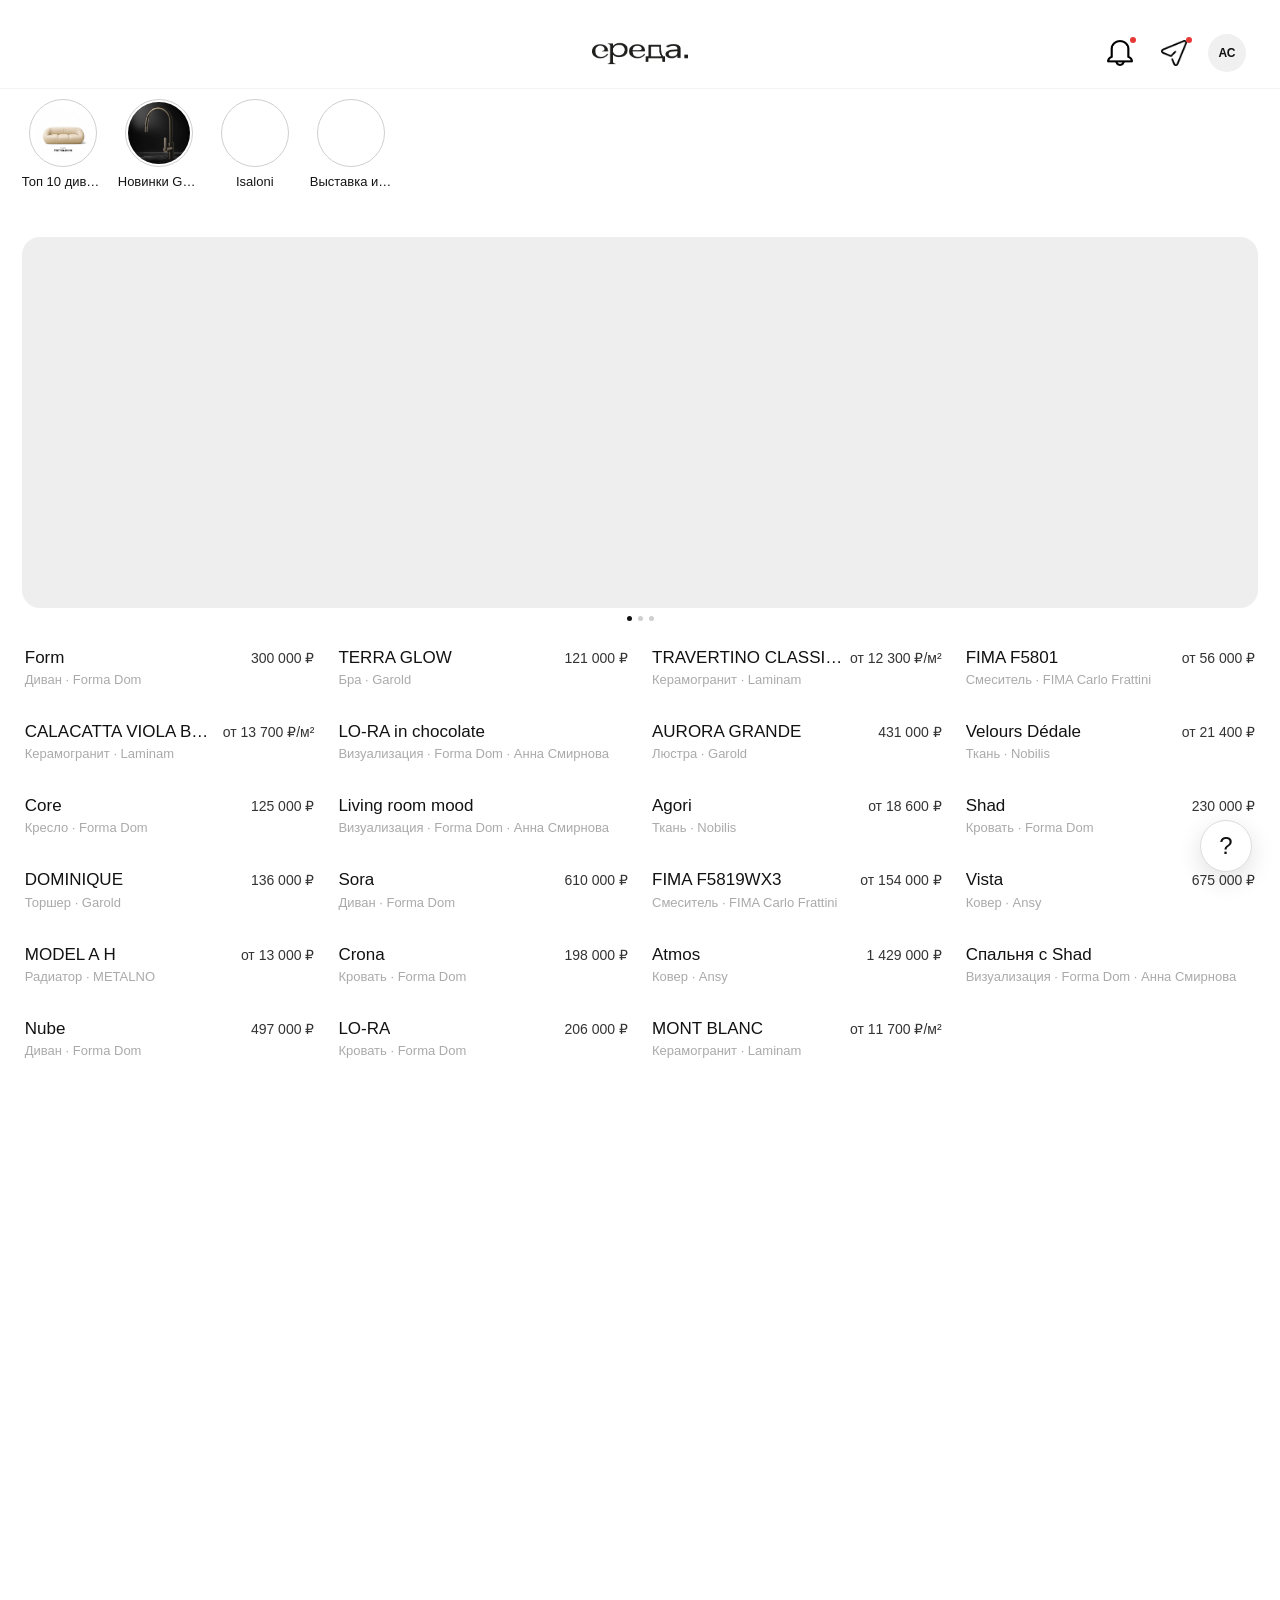
==== commit a7cb37f1: "Add files via upload" ====
--- a/index.html
+++ b/index.html
@@ -4,8 +4,8 @@
   <meta charset="utf-8">
   <meta name="viewport" content="width=device-width, initial-scale=1, viewport-fit=cover, user-scalable=no">
   <meta name="theme-color" content="#ffffff">
-  <title>среда. — функциональный прототип v6.16</title>
-  <link rel="stylesheet" href="css/style.css?v=616">
+  <title>среда. — функциональный прототип v6.17</title>
+  <link rel="stylesheet" href="css/style.css?v=617">
 </head>
 <body>
 <div id="mobileSplash" class="mobile-splash"><img src="assets/logo.png" alt="среда."></div>
@@ -47,6 +47,6 @@
 <div id="modal" class="modal hidden"></div>
 
 <script src="data/catalog.js?v=67"></script>
-<script src="js/app.js?v=616"></script>
+<script src="js/app.js?v=617"></script>
 </body>
 </html>
--- a/css/style.css
+++ b/css/style.css
@@ -465,7 +465,7 @@
 
 .ad-carousel-wrap{padding:10px 14px 18px}
 .ad-wide-track{display:flex;gap:10px;overflow-x:auto;scroll-snap-type:x mandatory;scrollbar-width:none}.ad-wide-track::-webkit-scrollbar{display:none}
-.ad-wide-card{position:relative;flex:0 0 100%;aspect-ratio:16/6;border:0;border-radius:16px;overflow:hidden;padding:0;background:#eee;scroll-snap-align:start;text-align:left;color:#111}
+.ad-wide-card{position:relative;flex:0 0 100%;aspect-ratio:16/6;border:0;border-radius:0;overflow:hidden;padding:0;background:#eee;scroll-snap-align:start;text-align:left;color:#111}
 .ad-wide-card>img{width:100%;height:100%;object-fit:cover;display:block}
 .ad-wide-copy{position:absolute;left:18px;bottom:16px;max-width:55%;background:rgba(255,255,255,.88);backdrop-filter:blur(8px);border-radius:12px;padding:10px 12px;display:flex;flex-direction:column}
 .ad-wide-copy small{font-size:8px;color:#888}.ad-wide-copy b{font-size:14px;margin:2px 0}.ad-wide-copy em{font-size:10px;font-style:normal;color:#555}
@@ -1331,7 +1331,7 @@
  .desktop-share-icon-v66{width:42px;height:42px;padding:8px!important;display:grid;place-items:center}
 
  /* product */
- .desktop-product-v66{grid-template-columns:minmax(0,1.1fr) minmax(380px,.9fr)!important;max-width:none!important;padding-left:var(--page-pad-desktop);padding-right:var(--page-pad-desktop)}
+ .desktop-product-v66{grid-template-columns:minmax(0,1.1fr) minmax(380px,.9fr)!important;max-width:none!important;padding-left:var(--page-pad-desktop);padding-right:var(--page-pad-desktop);align-items:start!important}.desktop-product-info-v67,.desktop-product-info-v66,.desktop-product-page .desktop-product-info{align-self:start!important;margin-top:0!important;padding-top:0!important}
  .desktop-product-main-v66{position:relative}
  .desktop-image-fav-v66{
    position:absolute;top:16px;right:16px;border:0;background:rgba(255,255,255,.92);width:42px;height:42px;border-radius:50%;
@@ -1473,9 +1473,7 @@
 
 /* Status badges */
 .order-status-v66{display:inline-flex;align-items:center;width:max-content;border-radius:999px;padding:6px 10px;font-size:12px;border:1px solid transparent}
-.status-production{background:#fff7db;border-color:#ecd98d;color:#765d00}
-.status-shipped{background:#eaf7ec;border-color:#b9dfc0;color:#286c37}
-.status-pay{background:#fff0e5;border-color:#f0c8a8;color:#8a4e20}
+.status-production,.status-shipped,.status-pay{background:#f3f3f3;border-color:transparent;color:#555}
 .review-order-v66{border:1px solid #ddd;background:#fff;border-radius:9px;padding:7px 10px;font-size:12px;color:#111}
 
 /* Desktop request/list widths */
@@ -1487,15 +1485,6 @@
  .orders-v66 article img{width:64px;height:64px;object-fit:cover;border-radius:10px}
  .designer-orders-v66 article{grid-template-columns:minmax(0,1fr) auto auto}
  .designer-orders-v66 h2,.orders-v66 h2{font-size:24px}
-}
-
-/* Notification/bottom sheets: content-sized globally on mobile. */
-@media(max-width:899px){
- .notifications-sheet,.sheet.notifications-sheet,.support-ticket-sheet-v6{
-   padding-bottom:var(--page-pad-mobile)!important;
-   margin-bottom:calc(var(--bottom-dock-space) + env(safe-area-inset-bottom,0px))!important;
-   max-height:calc(100dvh - var(--bottom-dock-space) - 2*var(--page-pad-mobile) - env(safe-area-inset-bottom,0px))!important;
- }
 }
 
 /* ==================== SREDA v6.7 — verified layout cleanup ==================== */
@@ -1544,20 +1533,12 @@
   .desktop-similar-v67 .desktop-product-grid{grid-template-columns:repeat(auto-fill,minmax(220px,1fr))!important}
 }
 
-@media(max-width:899px){
-  /* compact product information typography */
-  .mobile-product-v64 .product-description h3,.mobile-product-v66 .product-description h3,.mobile-product-v64 .v4-accordions summary,.mobile-product-v66 .v4-accordions summary{font-size:18px!important}
-  .mobile-product-v64 .product-description p,.mobile-product-v66 .product-description p{font-size:15px!important;line-height:1.45!important}
-  /* every bottom sheet ends one standard gutter above dock and scrolls only when needed */
-  .modal .sheet,.filter-sheet-v66,.notifications-sheet,.support-ticket-sheet-v6,.picker-overlay .v4-picker-sheet,.promo-sheet{margin-bottom:calc(var(--bottom-dock-space) + var(--page-pad-mobile) + env(safe-area-inset-bottom,0px))!important;max-height:calc(100dvh - var(--bottom-dock-space) - 3*var(--page-pad-mobile) - env(safe-area-inset-bottom,0px))!important;padding-bottom:var(--page-pad-mobile)!important;overflow-y:auto!important}
-}
-
 /* ==================== SREDA v6.16 — canonical desktop components ==================== */
 :root{
   --ui-btn-h-lg:44px;--ui-btn-h-md:38px;--ui-btn-h-sm:32px;
   --ui-btn-f-lg:15px;--ui-btn-f-md:14px;--ui-btn-f-sm:12px;
   --ui-icon-screen:24px;--ui-icon-chat:22px;--ui-icon-sheet:20px;--ui-icon-card:44px;
-  --desktop-content-max:1180px;--spec-content-max:1120px;--desktop-modal-max:1320px;
+  --desktop-content-max:1180px;--spec-content-max:1120px;--desktop-modal-max:1320px;--card-radius:16px;--mobile-page-pad:18px;--mobile-dock-h:86px;
 }
 
 /* shared button system */
@@ -1595,6 +1576,12 @@
   .desktop-global-search-v68 input::placeholder{color:#aaa!important;-webkit-text-fill-color:#aaa!important;opacity:1}
   .desktop-global-search-v68 button{width:34px;height:34px;border:0;background:transparent;padding:6px;display:grid;place-items:center}.desktop-global-search-v68 img{width:22px;height:22px;object-fit:contain;opacity:.52}
   .desktop-inline-search-v65,.desktop-inline-search-v66{display:none!important}
+  .desktop-nav-search-v617{margin-left:auto;border:0;background:transparent;width:40px;height:40px;padding:8px;display:grid;place-items:center;align-self:center}
+  .desktop-nav-search-v617 img{width:22px;height:22px;object-fit:contain}
+  .desktop-search-expanded-v617{width:100%;display:flex;align-items:center;gap:10px;padding:9px 12px;border-radius:14px;background:#f4f4f4;margin:10px 0 12px}
+  .desktop-search-expanded-v617 input{flex:1;min-width:0;border:0;outline:0;background:transparent;font-size:15px}
+  .desktop-search-expanded-v617 button{border:0;background:transparent;width:34px;height:34px;display:grid;place-items:center;font-size:22px}
+  .desktop-search-expanded-v617 img{width:21px;height:21px}
 
   /* header icons: one shared visual box */
   .desktop-actions{gap:14px!important;align-items:center!important}
@@ -1739,10 +1726,73 @@
   }
 }
 
+  .supplier-head-v617{position:relative!important}.supplier-corner-actions-v617{display:flex;flex-direction:column;gap:10px;align-items:center}.supplier-corner-actions-v617 button{width:42px;height:42px;border:0;background:transparent;padding:8px;display:grid;place-items:center}.supplier-corner-actions-v617 img,.supplier-corner-actions-v617 svg{width:24px;height:24px;object-fit:contain}.supplier-corner-actions-v617 button:last-child img{width:19px;height:19px}
+  .share-sheet-v617{max-width:520px!important}.share-row-v617{width:100%;border:0;border-bottom:1px solid #eee;background:#fff;text-align:left;padding:16px 4px;font-size:15px;color:#111}
+  .publication-comment-box-v69{margin-top:auto!important}.publication-side-v69 h2{font-size:19px!important}.publication-comments-v69 b{font-size:13px!important}.publication-comments-v69 p{font-size:12px!important}.publication-author-v69 b{font-size:14px!important}
+  .publication-recs-v69 article img{border-radius:var(--card-radius)!important}.desktop-brand-masonry.publication-grid-v69>.desktop-card>div>img{border-radius:var(--card-radius)!important}
 @media(max-width:899px){
-  /* mobile only gets shared logical sizing; layout itself stays untouched */
-  .filter-launch.icon-filter-v52 img{width:var(--ui-icon-screen)!important;height:var(--ui-icon-screen)!important}
-  .favorite-plus-v66 img,.favorite-plus-v64 img{width:var(--ui-icon-screen)!important;height:var(--ui-icon-screen)!important}
-  .verify-actions button{font-size:var(--ui-btn-f-sm)!important;min-height:var(--ui-btn-h-sm)!important}
-  .publication-modal-v69{display:none!important}
-}
+  :root{--page-pad-mobile:var(--mobile-page-pad)}
+  .v4-role-switch{display:none!important}
+  .profile-share-icon-v66,.profile-edit-icon-v617{width:40px!important;height:40px!important;border:0!important;background:transparent!important;padding:8px!important;display:grid!important;place-items:center!important}.profile-share-icon-v66 img,.profile-edit-icon-v617 img{width:22px!important;height:22px!important;max-width:22px!important;max-height:22px!important}.profile-edit-icon-v617 img{width:17px!important;height:17px!important;max-width:17px!important;max-height:17px!important}
+  .mobile-profile-top-actions{position:absolute!important;right:var(--mobile-page-pad)!important;top:56px!important;display:flex!important;flex-direction:column!important;gap:8px!important;z-index:4!important}
+  .share-sheet-v617{height:auto!important;min-height:0!important;max-height:70dvh!important;padding-bottom:calc(24px + env(safe-area-inset-bottom,0px))!important}
+  #view{box-sizing:border-box!important;padding-left:var(--mobile-page-pad)!important;padding-right:var(--mobile-page-pad)!important}
+  #view>.mobile-gutter,#view>.page-gutter-v66,.favorites-v4,.mobile-profile-unified,.mobile-supplier-profile,.moderator{padding-left:0!important;padding-right:0!important;width:100%!important;box-sizing:border-box!important}
+  .feed-card .feed-media,.desktop-card>div,.project-room-grid img,.desktop-project-masonry img,.desktop-project-grid-v66 img{border-radius:var(--card-radius)!important}
+  .ad-wide-card{border-radius:0!important}
+  .filter-launch.icon-filter-v52{width:40px!important;height:40px!important;min-width:40px!important;padding:8px!important;display:grid!important;place-items:center!important}
+  .filter-launch.icon-filter-v52 img{width:22px!important;height:22px!important;max-width:22px!important;max-height:22px!important;object-fit:contain!important}
+  .favorite-plus-v66 img,.favorite-plus-v64 img{width:24px!important;height:24px!important}
+
+  /* one true mobile bottom-sheet system */
+  .modal{position:fixed!important;inset:0!important;z-index:1000!important;display:flex!important;align-items:flex-end!important;justify-content:stretch!important;background:rgba(0,0,0,.28)!important;padding:0!important;overflow:hidden!important}
+  .modal.hidden{display:none!important}
+  .modal>.sheet,.modal .filter-sheet-v66,.modal .notifications-sheet,.modal .support-ticket-sheet-v6,.picker-overlay .v4-picker-sheet,.promo-sheet{width:100%!important;max-width:none!important;height:calc(100dvh - env(safe-area-inset-top,0px) - 18px)!important;max-height:none!important;min-height:0!important;margin:0!important;border-radius:24px 24px 0 0!important;box-sizing:border-box!important;overflow-y:auto!important;padding:20px var(--mobile-page-pad) calc(var(--mobile-dock-h) + 24px + env(safe-area-inset-bottom,0px))!important;overscroll-behavior:contain!important}
+  .filter-actions-v66,.sheet .filter-actions-v66{position:sticky;bottom:0;background:#fff;padding:12px 0 calc(8px + env(safe-area-inset-bottom,0px))!important;z-index:3}
+  .notifications-sheet .notification-row:last-child{margin-bottom:12px}
+
+  /* mobile feed and profile Pinterest masonry */
+  .masonry,.mobile-profile-grid{display:block!important;columns:2!important;column-gap:12px!important;width:100%!important}
+  .masonry>.feed-card,.mobile-profile-grid>.feed-card{display:inline-block!important;width:100%!important;margin:0 0 16px!important;break-inside:avoid!important}
+  .masonry .feed-media img,.mobile-profile-grid .feed-media img{width:100%!important;height:auto!important;object-fit:cover!important}
+  .mobile-profile-tabs{margin-bottom:0!important}.mobile-profile-tabs + .masonry,.mobile-profile-tabs + .mobile-profile-grid{padding-top:14px!important}
+
+  /* favorites alignment and chip scale */
+  .favorites-head,.favorites-head-v66{padding:18px 0 14px!important;align-items:center!important}
+  .favorites-head h2,.favorites-head-v66 h2{font-size:31px!important;margin:0!important}
+  .favorite-folders,.favorite-folder-chips-v66{padding-left:0!important;padding-right:0!important;gap:10px!important}
+  .favorite-folders button,.favorite-folder-chips-v66 .ui-chip-v66{min-height:42px!important;padding:0 16px!important;font-size:16px!important;border-radius:14px!important}
+  .favorites-category-tabs{padding-left:0!important;padding-right:0!important;margin-left:0!important}
+  .favorites-category-tabs button{font-size:16px!important}
+
+  /* mobile action icons never inherit source bitmap size */
+  .product-card-actions-v69 button,.supplier-product-card-v69 .analytics-action,.supplier-product-card-v69 .edit-action{width:44px!important;height:44px!important;min-width:44px!important;min-height:44px!important;padding:10px!important;border-radius:50%!important}
+  .product-card-actions-v69 img,.supplier-product-card-v69 .analytics-action img,.supplier-product-card-v69 .edit-action img{width:20px!important;height:20px!important;max-width:20px!important;max-height:20px!important;object-fit:contain!important}
+  .product-card-actions-v69 .edit-action img{width:17px!important;height:17px!important;max-width:17px!important;max-height:17px!important}
+
+  /* chat list */
+  .mobile-chat-list-v66{width:100%!important;display:flex!important;flex-direction:column!important;gap:0!important;padding-bottom:calc(var(--mobile-dock-h) + env(safe-area-inset-bottom,0px))!important}
+  .mobile-chat-row-v66{width:100%!important;display:grid!important;grid-template-columns:46px minmax(0,1fr) 58px!important;gap:10px!important;align-items:center!important;border:0!important;border-bottom:1px solid #eee!important;background:#fff!important;text-align:left!important;padding:12px 0!important;border-radius:0!important;box-sizing:border-box!important}
+  .mobile-chat-row-v66>span:nth-child(2){min-width:0!important}.mobile-chat-row-v66 b,.mobile-chat-row-v66 small{display:block!important;white-space:nowrap!important;overflow:hidden!important;text-overflow:ellipsis!important}.mobile-chat-row-v66 b{font-size:15px!important}.mobile-chat-row-v66 small{font-size:12px!important;color:#777!important;margin-top:3px!important}.mobile-chat-row-v66 time{font-size:10px!important;text-align:right!important;white-space:nowrap!important}.mobile-chat-row-v66 time i{display:block!important;width:max-content!important;margin:5px 0 0 auto!important}
+
+  /* mobile live chat */
+  .chat-fullscreen-v66{left:0!important;right:0!important;width:100vw!important}
+  .messages-v66{padding-left:var(--mobile-page-pad)!important;padding-right:var(--mobile-page-pad)!important}.messages-v66 .bubble{max-width:min(82%,420px)!important}.messages-v66 .bubble.me{align-self:flex-end!important}
+  .composer-v66{margin-left:var(--mobile-page-pad)!important;margin-right:var(--mobile-page-pad)!important;width:auto!important;display:grid!important;grid-template-columns:40px minmax(0,1fr) 40px!important;gap:7px!important}.composer-v66 .mic-btn{display:none!important}.composer-v66 button{width:40px!important;height:40px!important}.composer-v66 input{width:100%!important;min-width:0!important}
+
+  /* chat info / attachments */
+  .attachments-page-v69{padding:0 var(--mobile-page-pad)!important}.attachments-profile-v69{position:relative!important;display:grid!important;grid-template-columns:42px 1fr 42px!important;grid-template-areas:'back avatar spacer' 'name name name' 'status status status'!important;justify-items:center!important;gap:8px!important;padding:14px 0 16px!important}.attachments-profile-v69 .ui-back-v69{grid-area:back;justify-self:start!important;align-self:center!important}.attachments-avatar-v69{grid-area:avatar;width:64px!important;height:64px!important;font-size:22px!important}.attachments-profile-v69>div:nth-of-type(2){grid-area:name;text-align:center!important}.attachments-profile-v69 h1{font-size:24px!important;margin:0!important}.attachments-profile-v69 p{font-size:13px!important;margin:4px 0 0!important}.attachments-edit-v69,.attachments-actions-v69{display:none!important}.attachments-tabs-v69{margin-top:8px!important}.attachments-empty-v69 b{font-size:16px!important}.attachments-empty-v69 span{display:block!important;font-size:13px!important;margin-top:5px!important}
+
+  /* mobile specification rebuilt */
+  .project-toolbar,.project-toolbar-v69{display:grid!important;grid-template-columns:40px minmax(0,1fr) auto!important;align-items:center!important;gap:8px!important;padding:12px 0!important}.project-toolbar>b,.project-toolbar-v69>b{text-align:center!important;font-size:18px!important}.project-toolbar span,.project-toolbar-v69 span{display:flex!important;align-items:center!important;gap:8px!important}.project-toolbar img,.project-toolbar-v69 img,.project-toolbar button img,.project-toolbar-v69 button img{width:20px!important;height:20px!important;max-width:20px!important;max-height:20px!important;object-fit:contain!important}.room-head{padding:14px 0!important;align-items:center!important}.room-head .room-arrow-v69{width:16px!important;height:16px!important;max-width:16px!important;max-height:16px!important}.spec-row{display:grid!important;grid-template-columns:70px minmax(0,1fr) auto!important;grid-template-areas:'img info price' 'img qty qty'!important;column-gap:12px!important;row-gap:8px!important;align-items:center!important;min-height:112px!important;padding:12px 0!important}.spec-row>img{grid-area:img;width:68px!important;height:68px!important;object-fit:contain!important;border-radius:10px!important}.spec-info{grid-area:info!important;min-width:0!important}.spec-price{grid-area:price!important;white-space:nowrap!important;font-size:13px!important;align-self:start!important;margin-top:5px!important}.qty{grid-area:qty!important;justify-self:end!important;display:grid!important;grid-template-columns:34px 24px 34px!important;gap:4px!important}.qty button{width:34px!important;height:34px!important;min-width:34px!important;padding:0!important;display:grid!important;place-items:center!important;font-size:18px!important}.select-box{position:absolute!important;left:-2px!important;top:50%!important;transform:translate(-100%,-50%)!important;width:18px!important;height:18px!important}.select-mode .spec-row{padding-left:24px!important}
+
+  /* moderator mobile */
+  .moderator{position:relative!important}.moderator>.mobile-profile-top-actions,.moderator .moderator-mobile-menu-v617{display:flex!important;position:absolute!important;right:0!important;top:54px!important}.moderator .hamburger-v5{display:grid!important}
+  .moderator-mobile-results-v6 .verification-table{display:flex!important;flex-direction:column!important}.moderator-mobile-results-v6 .verification-request{display:grid!important;grid-template-columns:72px minmax(0,1fr)!important;gap:12px!important;padding:14px 0!important;border-bottom:1px solid #eee!important}.moderator-mobile-results-v6 .verification-request>img,.moderator-mobile-results-v6 .verification-request>.request-avatar{width:72px!important;height:72px!important;min-width:72px!important;object-fit:cover!important;border-radius:12px!important}.moderator-mobile-results-v6 .verification-request .verify-actions{grid-column:1/-1!important;display:grid!important;grid-template-columns:1fr 1fr!important;gap:8px!important}.moderator-mobile-results-v6 .verification-request .verify-actions button{min-height:38px!important;font-size:13px!important}
+
+  /* publication modal mobile */
+  .publication-modal-v69{display:flex!important;align-items:flex-end!important;padding:0!important}.publication-view-v69{width:100%!important;max-width:none!important;height:calc(100dvh - env(safe-area-inset-top,0px) - 10px)!important;max-height:none!important;border-radius:24px 24px 0 0!important;padding:12px var(--mobile-page-pad) calc(var(--mobile-dock-h) + env(safe-area-inset-bottom,0px))!important;overflow-y:auto!important}.publication-main-v69{display:block!important}.publication-image-v69{min-height:0!important;border-radius:var(--card-radius)!important}.publication-image-v69>img{width:100%!important;height:auto!important;max-height:none!important}.publication-side-v69{padding:14px 0 0!important;overflow:visible!important}.publication-side-v69 h2{font-size:20px!important;margin:12px 0 5px!important}.publication-side-v69>p{font-size:12px!important}.publication-author-v69 b{font-size:14px!important}.publication-author-v69 small{font-size:11px!important}.publication-comments-v69 b{font-size:14px!important}.publication-comments-v69 p{font-size:12px!important}.publication-comment-box-v69{position:static!important;margin-top:16px!important}.publication-comment-box-v69 input,.publication-comment-box-v69 button{font-size:13px!important;height:38px!important}.publication-recs-v69>div{columns:2!important;column-gap:12px!important;display:block!important}.publication-recs-v69 article{display:inline-block!important;width:100%!important;margin:0 0 14px!important;break-inside:avoid!important}.publication-recs-v69 article img{width:100%!important;height:auto!important;border-radius:var(--card-radius)!important}
+
+  /* support bubble fixed system position, absent for moderator */
+  .support-bubble-v5{display:grid!important;right:18px!important;bottom:calc(var(--mobile-dock-h) + 8px + env(safe-area-inset-bottom,0px))!important;width:48px!important;height:48px!important}.moderator~.support-bubble-v5,body:has(.moderator) .support-bubble-v5{display:none!important}
+}
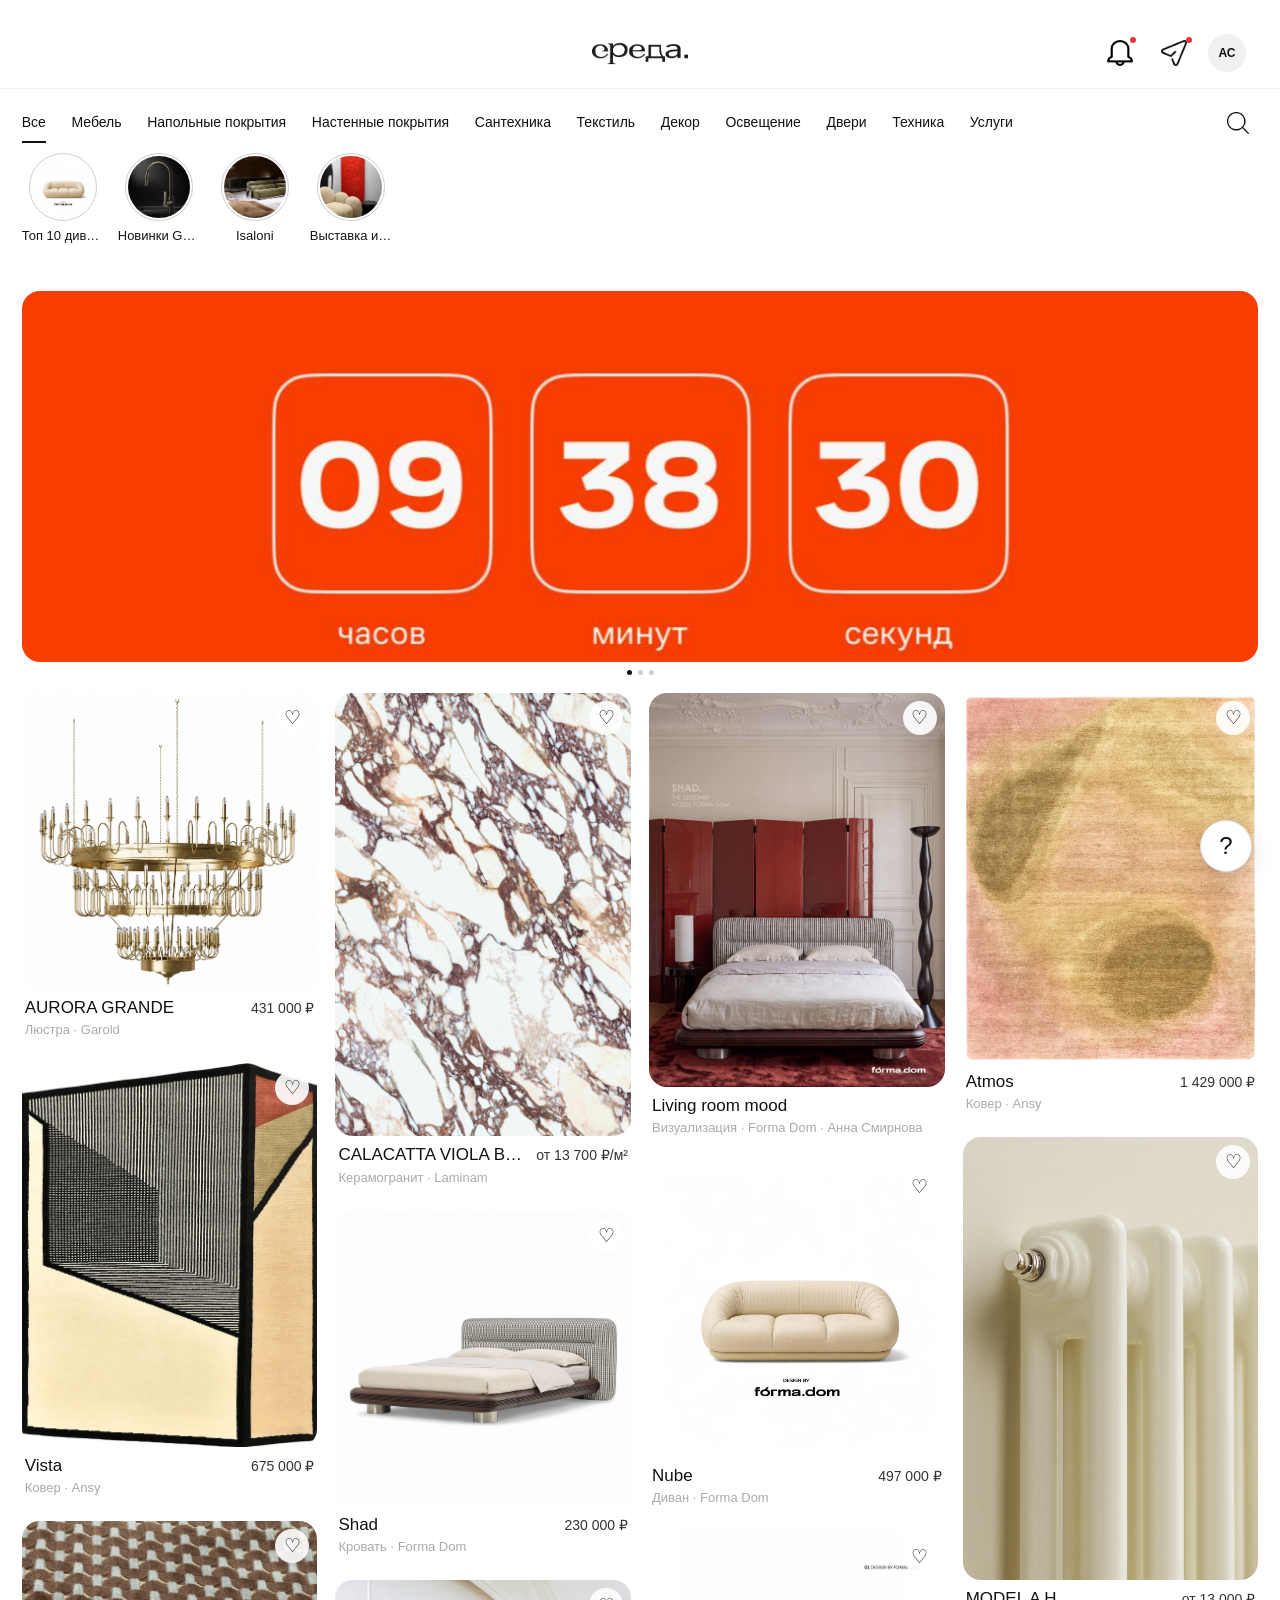
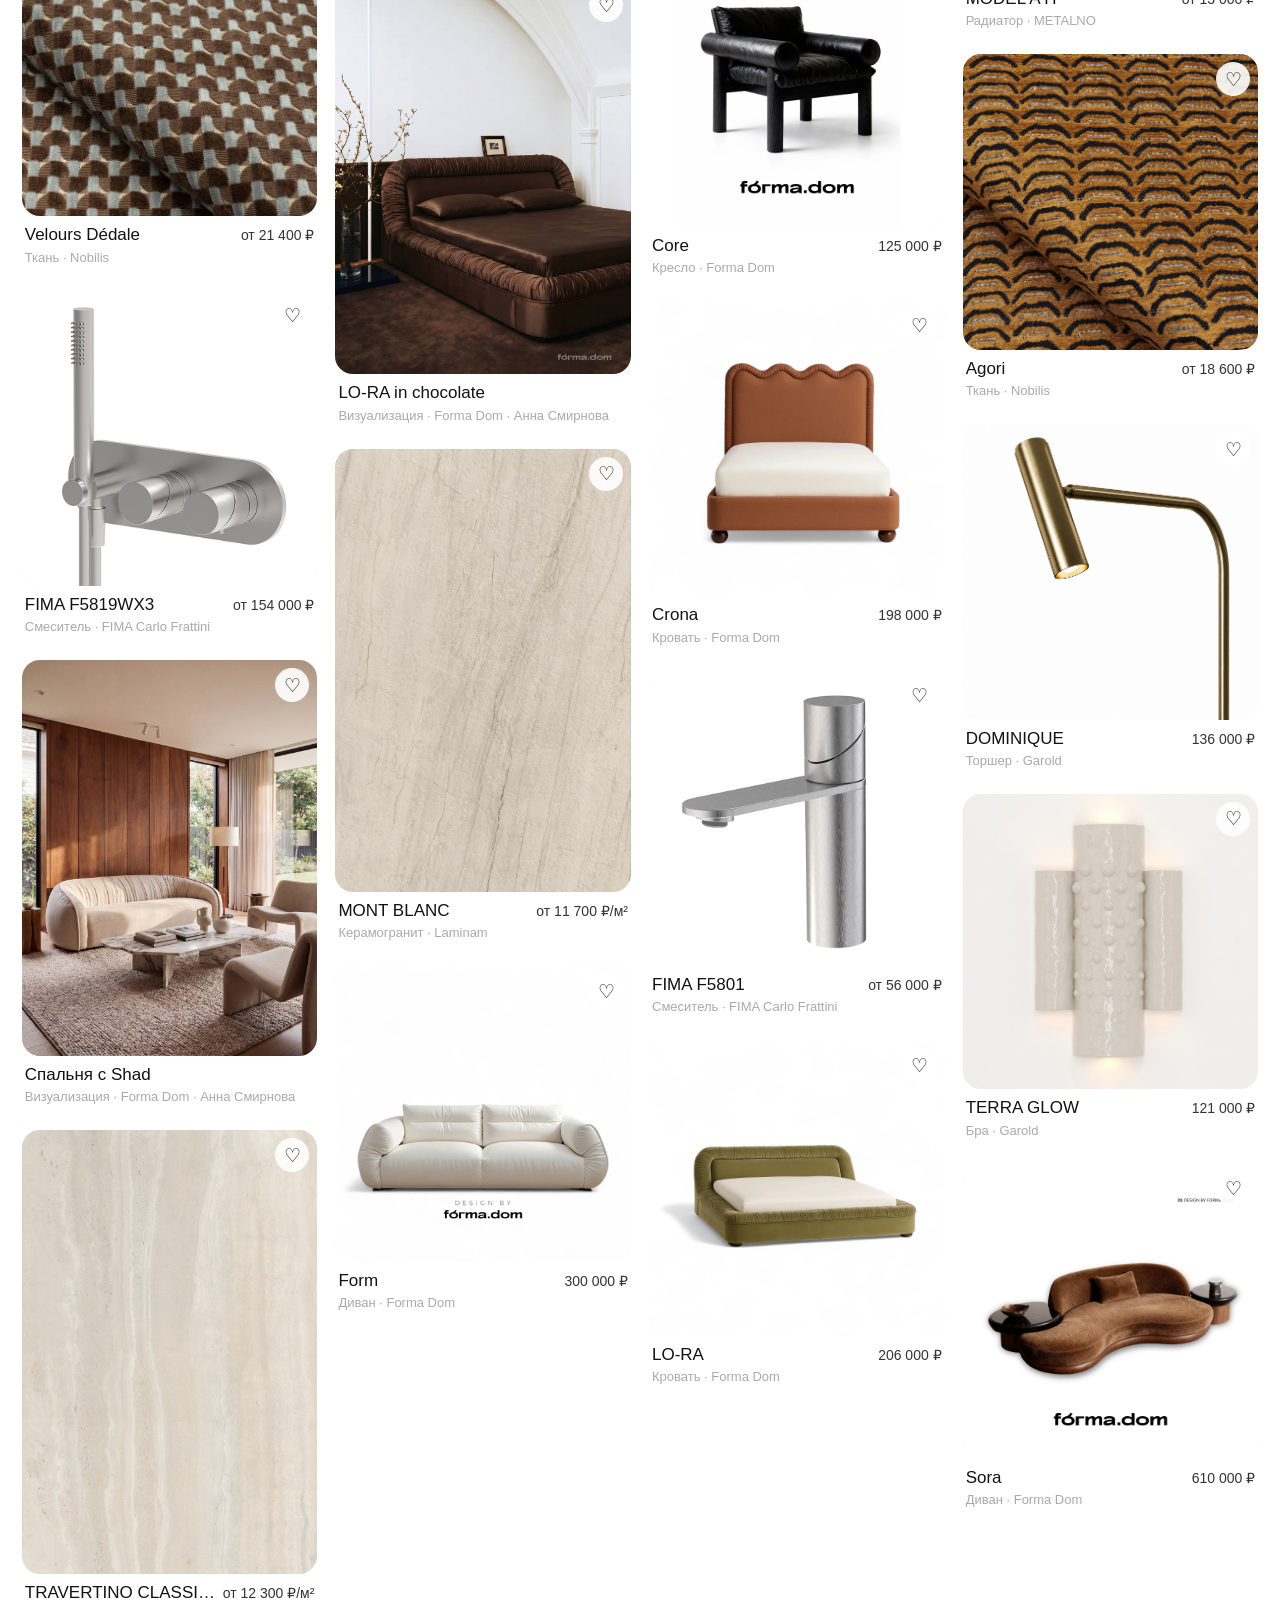
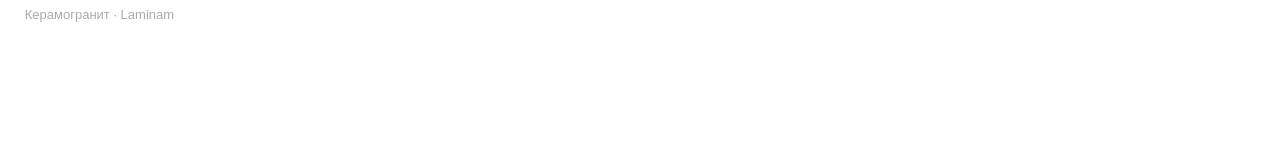
==== commit a854a2e8: "Add files via upload" ====
--- a/index.html
+++ b/index.html
@@ -4,8 +4,8 @@
   <meta charset="utf-8">
   <meta name="viewport" content="width=device-width, initial-scale=1, viewport-fit=cover, user-scalable=no">
   <meta name="theme-color" content="#ffffff">
-  <title>среда. — функциональный прототип v6.17</title>
-  <link rel="stylesheet" href="css/style.css?v=617">
+  <title>среда. — функциональный прототип v6.18</title>
+  <link rel="stylesheet" href="css/style.css?v=618">
 </head>
 <body>
 <div id="mobileSplash" class="mobile-splash"><img src="assets/logo.png" alt="среда."></div>
@@ -46,7 +46,7 @@
 
 <div id="modal" class="modal hidden"></div>
 
-<script src="data/catalog.js?v=67"></script>
-<script src="js/app.js?v=617"></script>
+<script src="data/catalog.js?v=618"></script>
+<script src="js/app.js?v=618"></script>
 </body>
 </html>
--- a/css/style.css
+++ b/css/style.css
@@ -1731,68 +1731,151 @@
   .publication-comment-box-v69{margin-top:auto!important}.publication-side-v69 h2{font-size:19px!important}.publication-comments-v69 b{font-size:13px!important}.publication-comments-v69 p{font-size:12px!important}.publication-author-v69 b{font-size:14px!important}
   .publication-recs-v69 article img{border-radius:var(--card-radius)!important}.desktop-brand-masonry.publication-grid-v69>.desktop-card>div>img{border-radius:var(--card-radius)!important}
 @media(max-width:899px){
-  :root{--page-pad-mobile:var(--mobile-page-pad)}
-  .v4-role-switch{display:none!important}
-  .profile-share-icon-v66,.profile-edit-icon-v617{width:40px!important;height:40px!important;border:0!important;background:transparent!important;padding:8px!important;display:grid!important;place-items:center!important}.profile-share-icon-v66 img,.profile-edit-icon-v617 img{width:22px!important;height:22px!important;max-width:22px!important;max-height:22px!important}.profile-edit-icon-v617 img{width:17px!important;height:17px!important;max-width:17px!important;max-height:17px!important}
-  .mobile-profile-top-actions{position:absolute!important;right:var(--mobile-page-pad)!important;top:56px!important;display:flex!important;flex-direction:column!important;gap:8px!important;z-index:4!important}
-  .share-sheet-v617{height:auto!important;min-height:0!important;max-height:70dvh!important;padding-bottom:calc(24px + env(safe-area-inset-bottom,0px))!important}
-  #view{box-sizing:border-box!important;padding-left:var(--mobile-page-pad)!important;padding-right:var(--mobile-page-pad)!important}
-  #view>.mobile-gutter,#view>.page-gutter-v66,.favorites-v4,.mobile-profile-unified,.mobile-supplier-profile,.moderator{padding-left:0!important;padding-right:0!important;width:100%!important;box-sizing:border-box!important}
-  .feed-card .feed-media,.desktop-card>div,.project-room-grid img,.desktop-project-masonry img,.desktop-project-grid-v66 img{border-radius:var(--card-radius)!important}
-  .ad-wide-card{border-radius:0!important}
-  .filter-launch.icon-filter-v52{width:40px!important;height:40px!important;min-width:40px!important;padding:8px!important;display:grid!important;place-items:center!important}
-  .filter-launch.icon-filter-v52 img{width:22px!important;height:22px!important;max-width:22px!important;max-height:22px!important;object-fit:contain!important}
-  .favorite-plus-v66 img,.favorite-plus-v64 img{width:24px!important;height:24px!important}
+  :root{
+    --page-pad-mobile:16px;
+    --mobile-page-pad:16px;
+    --mobile-dock-h:88px;
+    --mobile-control:42px;
+    --mobile-icon:21px;
+  }
+
+  /* canonical mobile page grid */
+  #view{box-sizing:border-box;padding-left:var(--mobile-page-pad);padding-right:var(--mobile-page-pad);min-width:0}
+  #view>.mobile-gutter,#view>.page-gutter-v66,.favorites-v4,.mobile-profile-unified,.mobile-supplier-profile,.moderator,.settings-page-v64,.settings-page-v66{width:100%;box-sizing:border-box;padding-left:0;padding-right:0;margin-left:0;margin-right:0;min-width:0}
+  .mobile-gutter,.page-gutter-v66{padding-left:0;padding-right:0}
+  .settings-page-v64,.settings-page-v66{max-width:none;margin:0;padding-top:18px}
+  .settings-page-v64 .page-title-row-v69,.settings-page-v66 .page-title-row-v69{padding-left:0;padding-right:0}
+  .settings-group-v64,.settings-group-v66{margin-left:0;margin-right:0}
+  .settings-row-v64{padding-left:0;padding-right:0}
+
+  /* one radius for all feed/project/publication images */
+  .feed-card .feed-media,.feed-card .feed-media img,.desktop-card>div,.desktop-card>div>img,.project-room-grid img,.desktop-project-masonry img,.desktop-project-grid-v66 img,.publication-grid-v69 img,.favorites-v4 .feed-media,.favorites-v4 .feed-media img{border-radius:var(--card-radius)}
+  .ad-wide-card,.promo-hero{border-radius:0}
+
+  /* profile role switch + actions */
+  .v4-role-switch{display:none}
+  .mobile-role-tabs,.v6-role-tabs{display:flex;justify-content:center;align-items:center;gap:28px;overflow:visible;margin:0 auto 18px;padding:0;width:max-content;max-width:100%}
+  .mobile-role-tabs button,.v6-role-tabs button{border:0;background:#fff;color:#111;padding:9px 2px 7px;font-size:16px;white-space:nowrap;border-radius:0;border-bottom:2px solid transparent}
+  .mobile-role-tabs button.active,.v6-role-tabs button.active{border-bottom-color:#111;font-weight:500}
+  .mobile-profile-unified,.mobile-supplier-profile,.moderator{position:relative}
+  .mobile-profile-top-actions{position:absolute;right:0;top:52px;display:flex;flex-direction:column;align-items:center;gap:6px;z-index:5}
+  .mobile-profile-top-actions .hamburger-v5,.profile-share-icon-v66,.profile-edit-icon-v617{width:40px;height:40px;min-width:40px;min-height:40px;border:0;background:transparent;padding:8px;display:grid;place-items:center;color:#111}
+  .profile-share-icon-v66 img,.profile-share-icon-v66 svg{width:22px;height:22px;max-width:22px;max-height:22px}
+  .profile-edit-icon-v617 img{width:16px;height:16px;max-width:16px;max-height:16px;object-fit:contain}
+  .mobile-profile-quick{display:none}
+  .mobile-designer-v618>.mobile-profile-avatar,.mobile-supplier-profile>.mobile-profile-avatar{margin-left:auto;margin-right:auto}
+  .mobile-designer-v618>h1,.mobile-supplier-profile>h1{text-align:center;margin-left:auto;margin-right:auto}
+  .mobile-designer-v618>.mobile-profile-sub,.mobile-supplier-profile>.mobile-profile-sub{text-align:center}
+  .mobile-designer-v618 .verified-icon-v6{width:18px;height:18px;vertical-align:middle;margin-left:4px}
+  .mobile-designer-v618 .mobile-stats{display:grid;grid-template-columns:repeat(3,1fr);gap:12px;margin:24px 0 18px;text-align:center}
+  .mobile-designer-v618 .mobile-stats b{font-size:24px}.mobile-designer-v618 .mobile-stats small{display:block;color:#999;font-size:13px;margin-top:2px}
+  .mobile-profile-bio{margin:16px 0 14px;font-size:15px;line-height:1.4}
+  .mobile-profile-tabs{display:grid;grid-template-columns:repeat(3,minmax(0,1fr));align-items:end;margin:0;border-bottom:1px solid #eee}
+  .mobile-profile-tabs button{min-width:0;border:0;background:#fff;padding:12px 4px 10px;font-size:15px;white-space:nowrap;border-bottom:3px solid transparent}
+  .mobile-profile-tabs button.active{border-bottom-color:#111;font-weight:500}
+  .mobile-profile-tab-content-v618{padding-top:14px}
+  .mobile-profile-tabs + .masonry,.mobile-profile-tabs + .mobile-profile-grid{padding-top:14px}
+
+  /* masonry stays Pinterest-like on phones */
+  .masonry,.mobile-profile-grid,.favorites-v4 .masonry{column-count:2;column-gap:12px;display:block}
+  .masonry>.feed-card,.mobile-profile-grid>.feed-card,.favorites-v4 .masonry>.feed-card{display:inline-block;width:100%;margin:0 0 14px;break-inside:avoid}
+  .masonry .feed-media img,.mobile-profile-grid .feed-media img,.favorites-v4 .feed-media img{width:100%;height:auto;display:block;object-fit:cover}
+  @media(max-width:360px){.masonry,.mobile-profile-grid,.favorites-v4 .masonry{column-count:1}}
+
+  /* favorites alignment + chips */
+  .favorites-head,.favorites-head-v66{display:flex;align-items:center;justify-content:space-between;padding:18px 0 12px;margin:0}
+  .favorites-head h2,.favorites-head-v66 h2{font-size:30px;margin:0}
+  .favorite-new-folder,.favorite-plus-v66,.favorite-plus-v64{width:42px;height:42px;display:grid;place-items:center;padding:0}
+  .favorite-folders,.favorite-folder-chips-v66{display:flex;gap:10px;overflow-x:auto;white-space:nowrap;padding:0 0 14px;margin:0;scrollbar-width:none}
+  .favorite-folders::-webkit-scrollbar,.favorite-folder-chips-v66::-webkit-scrollbar{display:none}
+  .favorite-folders button,.favorite-folder-chips-v66 .ui-chip-v66{min-height:42px;height:42px;padding:0 17px;border-radius:14px;font-size:16px}
+  .favorites-category-tabs{display:flex;align-items:center;gap:10px;overflow-x:auto;white-space:nowrap;padding:0 0 16px;margin:0;border-bottom:1px solid #eee;scrollbar-width:none}
+  .favorites-category-tabs::-webkit-scrollbar{display:none}
+  .favorites-category-tabs button{font-size:16px;min-height:40px;height:40px;padding:0 13px}
+
+  /* action icons: bitmap size never controls UI size */
+  .product-card-actions-v69{position:absolute;right:10px;top:10px;display:flex;flex-direction:column;gap:7px;z-index:3}
+  .product-card-actions-v69 button,.supplier-product-card-v69 .analytics-action,.supplier-product-card-v69 .edit-action{width:42px;height:42px;min-width:42px;min-height:42px;border:0;border-radius:50%;background:#fff;padding:10px;display:grid;place-items:center;box-sizing:border-box}
+  .product-card-actions-v69 img,.supplier-product-card-v69 .analytics-action img{width:20px;height:20px;max-width:20px;max-height:20px;object-fit:contain}
+  .product-card-actions-v69 button:last-child img,.supplier-product-card-v69 .edit-action img{width:16px;height:16px;max-width:16px;max-height:16px}
+  .filter-launch.icon-filter-v52{width:40px;height:40px;min-width:40px;min-height:40px;padding:9px;display:grid;place-items:center}
+  .filter-launch.icon-filter-v52 img{width:20px;height:20px;max-width:20px;max-height:20px;object-fit:contain}
 
   /* one true mobile bottom-sheet system */
-  .modal{position:fixed!important;inset:0!important;z-index:1000!important;display:flex!important;align-items:flex-end!important;justify-content:stretch!important;background:rgba(0,0,0,.28)!important;padding:0!important;overflow:hidden!important}
-  .modal.hidden{display:none!important}
-  .modal>.sheet,.modal .filter-sheet-v66,.modal .notifications-sheet,.modal .support-ticket-sheet-v6,.picker-overlay .v4-picker-sheet,.promo-sheet{width:100%!important;max-width:none!important;height:calc(100dvh - env(safe-area-inset-top,0px) - 18px)!important;max-height:none!important;min-height:0!important;margin:0!important;border-radius:24px 24px 0 0!important;box-sizing:border-box!important;overflow-y:auto!important;padding:20px var(--mobile-page-pad) calc(var(--mobile-dock-h) + 24px + env(safe-area-inset-bottom,0px))!important;overscroll-behavior:contain!important}
-  .filter-actions-v66,.sheet .filter-actions-v66{position:sticky;bottom:0;background:#fff;padding:12px 0 calc(8px + env(safe-area-inset-bottom,0px))!important;z-index:3}
-  .notifications-sheet .notification-row:last-child{margin-bottom:12px}
-
-  /* mobile feed and profile Pinterest masonry */
-  .masonry,.mobile-profile-grid{display:block!important;columns:2!important;column-gap:12px!important;width:100%!important}
-  .masonry>.feed-card,.mobile-profile-grid>.feed-card{display:inline-block!important;width:100%!important;margin:0 0 16px!important;break-inside:avoid!important}
-  .masonry .feed-media img,.mobile-profile-grid .feed-media img{width:100%!important;height:auto!important;object-fit:cover!important}
-  .mobile-profile-tabs{margin-bottom:0!important}.mobile-profile-tabs + .masonry,.mobile-profile-tabs + .mobile-profile-grid{padding-top:14px!important}
-
-  /* favorites alignment and chip scale */
-  .favorites-head,.favorites-head-v66{padding:18px 0 14px!important;align-items:center!important}
-  .favorites-head h2,.favorites-head-v66 h2{font-size:31px!important;margin:0!important}
-  .favorite-folders,.favorite-folder-chips-v66{padding-left:0!important;padding-right:0!important;gap:10px!important}
-  .favorite-folders button,.favorite-folder-chips-v66 .ui-chip-v66{min-height:42px!important;padding:0 16px!important;font-size:16px!important;border-radius:14px!important}
-  .favorites-category-tabs{padding-left:0!important;padding-right:0!important;margin-left:0!important}
-  .favorites-category-tabs button{font-size:16px!important}
-
-  /* mobile action icons never inherit source bitmap size */
-  .product-card-actions-v69 button,.supplier-product-card-v69 .analytics-action,.supplier-product-card-v69 .edit-action{width:44px!important;height:44px!important;min-width:44px!important;min-height:44px!important;padding:10px!important;border-radius:50%!important}
-  .product-card-actions-v69 img,.supplier-product-card-v69 .analytics-action img,.supplier-product-card-v69 .edit-action img{width:20px!important;height:20px!important;max-width:20px!important;max-height:20px!important;object-fit:contain!important}
-  .product-card-actions-v69 .edit-action img{width:17px!important;height:17px!important;max-width:17px!important;max-height:17px!important}
-
-  /* chat list */
-  .mobile-chat-list-v66{width:100%!important;display:flex!important;flex-direction:column!important;gap:0!important;padding-bottom:calc(var(--mobile-dock-h) + env(safe-area-inset-bottom,0px))!important}
-  .mobile-chat-row-v66{width:100%!important;display:grid!important;grid-template-columns:46px minmax(0,1fr) 58px!important;gap:10px!important;align-items:center!important;border:0!important;border-bottom:1px solid #eee!important;background:#fff!important;text-align:left!important;padding:12px 0!important;border-radius:0!important;box-sizing:border-box!important}
-  .mobile-chat-row-v66>span:nth-child(2){min-width:0!important}.mobile-chat-row-v66 b,.mobile-chat-row-v66 small{display:block!important;white-space:nowrap!important;overflow:hidden!important;text-overflow:ellipsis!important}.mobile-chat-row-v66 b{font-size:15px!important}.mobile-chat-row-v66 small{font-size:12px!important;color:#777!important;margin-top:3px!important}.mobile-chat-row-v66 time{font-size:10px!important;text-align:right!important;white-space:nowrap!important}.mobile-chat-row-v66 time i{display:block!important;width:max-content!important;margin:5px 0 0 auto!important}
-
-  /* mobile live chat */
-  .chat-fullscreen-v66{left:0!important;right:0!important;width:100vw!important}
-  .messages-v66{padding-left:var(--mobile-page-pad)!important;padding-right:var(--mobile-page-pad)!important}.messages-v66 .bubble{max-width:min(82%,420px)!important}.messages-v66 .bubble.me{align-self:flex-end!important}
-  .composer-v66{margin-left:var(--mobile-page-pad)!important;margin-right:var(--mobile-page-pad)!important;width:auto!important;display:grid!important;grid-template-columns:40px minmax(0,1fr) 40px!important;gap:7px!important}.composer-v66 .mic-btn{display:none!important}.composer-v66 button{width:40px!important;height:40px!important}.composer-v66 input{width:100%!important;min-width:0!important}
-
-  /* chat info / attachments */
-  .attachments-page-v69{padding:0 var(--mobile-page-pad)!important}.attachments-profile-v69{position:relative!important;display:grid!important;grid-template-columns:42px 1fr 42px!important;grid-template-areas:'back avatar spacer' 'name name name' 'status status status'!important;justify-items:center!important;gap:8px!important;padding:14px 0 16px!important}.attachments-profile-v69 .ui-back-v69{grid-area:back;justify-self:start!important;align-self:center!important}.attachments-avatar-v69{grid-area:avatar;width:64px!important;height:64px!important;font-size:22px!important}.attachments-profile-v69>div:nth-of-type(2){grid-area:name;text-align:center!important}.attachments-profile-v69 h1{font-size:24px!important;margin:0!important}.attachments-profile-v69 p{font-size:13px!important;margin:4px 0 0!important}.attachments-edit-v69,.attachments-actions-v69{display:none!important}.attachments-tabs-v69{margin-top:8px!important}.attachments-empty-v69 b{font-size:16px!important}.attachments-empty-v69 span{display:block!important;font-size:13px!important;margin-top:5px!important}
-
-  /* mobile specification rebuilt */
-  .project-toolbar,.project-toolbar-v69{display:grid!important;grid-template-columns:40px minmax(0,1fr) auto!important;align-items:center!important;gap:8px!important;padding:12px 0!important}.project-toolbar>b,.project-toolbar-v69>b{text-align:center!important;font-size:18px!important}.project-toolbar span,.project-toolbar-v69 span{display:flex!important;align-items:center!important;gap:8px!important}.project-toolbar img,.project-toolbar-v69 img,.project-toolbar button img,.project-toolbar-v69 button img{width:20px!important;height:20px!important;max-width:20px!important;max-height:20px!important;object-fit:contain!important}.room-head{padding:14px 0!important;align-items:center!important}.room-head .room-arrow-v69{width:16px!important;height:16px!important;max-width:16px!important;max-height:16px!important}.spec-row{display:grid!important;grid-template-columns:70px minmax(0,1fr) auto!important;grid-template-areas:'img info price' 'img qty qty'!important;column-gap:12px!important;row-gap:8px!important;align-items:center!important;min-height:112px!important;padding:12px 0!important}.spec-row>img{grid-area:img;width:68px!important;height:68px!important;object-fit:contain!important;border-radius:10px!important}.spec-info{grid-area:info!important;min-width:0!important}.spec-price{grid-area:price!important;white-space:nowrap!important;font-size:13px!important;align-self:start!important;margin-top:5px!important}.qty{grid-area:qty!important;justify-self:end!important;display:grid!important;grid-template-columns:34px 24px 34px!important;gap:4px!important}.qty button{width:34px!important;height:34px!important;min-width:34px!important;padding:0!important;display:grid!important;place-items:center!important;font-size:18px!important}.select-box{position:absolute!important;left:-2px!important;top:50%!important;transform:translate(-100%,-50%)!important;width:18px!important;height:18px!important}.select-mode .spec-row{padding-left:24px!important}
-
-  /* moderator mobile */
-  .moderator{position:relative!important}.moderator>.mobile-profile-top-actions,.moderator .moderator-mobile-menu-v617{display:flex!important;position:absolute!important;right:0!important;top:54px!important}.moderator .hamburger-v5{display:grid!important}
-  .moderator-mobile-results-v6 .verification-table{display:flex!important;flex-direction:column!important}.moderator-mobile-results-v6 .verification-request{display:grid!important;grid-template-columns:72px minmax(0,1fr)!important;gap:12px!important;padding:14px 0!important;border-bottom:1px solid #eee!important}.moderator-mobile-results-v6 .verification-request>img,.moderator-mobile-results-v6 .verification-request>.request-avatar{width:72px!important;height:72px!important;min-width:72px!important;object-fit:cover!important;border-radius:12px!important}.moderator-mobile-results-v6 .verification-request .verify-actions{grid-column:1/-1!important;display:grid!important;grid-template-columns:1fr 1fr!important;gap:8px!important}.moderator-mobile-results-v6 .verification-request .verify-actions button{min-height:38px!important;font-size:13px!important}
-
-  /* publication modal mobile */
-  .publication-modal-v69{display:flex!important;align-items:flex-end!important;padding:0!important}.publication-view-v69{width:100%!important;max-width:none!important;height:calc(100dvh - env(safe-area-inset-top,0px) - 10px)!important;max-height:none!important;border-radius:24px 24px 0 0!important;padding:12px var(--mobile-page-pad) calc(var(--mobile-dock-h) + env(safe-area-inset-bottom,0px))!important;overflow-y:auto!important}.publication-main-v69{display:block!important}.publication-image-v69{min-height:0!important;border-radius:var(--card-radius)!important}.publication-image-v69>img{width:100%!important;height:auto!important;max-height:none!important}.publication-side-v69{padding:14px 0 0!important;overflow:visible!important}.publication-side-v69 h2{font-size:20px!important;margin:12px 0 5px!important}.publication-side-v69>p{font-size:12px!important}.publication-author-v69 b{font-size:14px!important}.publication-author-v69 small{font-size:11px!important}.publication-comments-v69 b{font-size:14px!important}.publication-comments-v69 p{font-size:12px!important}.publication-comment-box-v69{position:static!important;margin-top:16px!important}.publication-comment-box-v69 input,.publication-comment-box-v69 button{font-size:13px!important;height:38px!important}.publication-recs-v69>div{columns:2!important;column-gap:12px!important;display:block!important}.publication-recs-v69 article{display:inline-block!important;width:100%!important;margin:0 0 14px!important;break-inside:avoid!important}.publication-recs-v69 article img{width:100%!important;height:auto!important;border-radius:var(--card-radius)!important}
-
-  /* support bubble fixed system position, absent for moderator */
-  .support-bubble-v5{display:grid!important;right:18px!important;bottom:calc(var(--mobile-dock-h) + 8px + env(safe-area-inset-bottom,0px))!important;width:48px!important;height:48px!important}.moderator~.support-bubble-v5,body:has(.moderator) .support-bubble-v5{display:none!important}
-}
+  .modal:not(.hidden),.mobile-sheet-modal-v618{position:fixed;inset:0;z-index:200;display:flex;align-items:flex-end;justify-content:center;padding:0;background:rgba(0,0,0,.28);overflow:hidden}
+  .modal>.sheet,.modal .filter-sheet-v66,.modal .notifications-sheet,.modal .support-ticket-sheet-v6,.picker-overlay .v4-picker-sheet,.promo-sheet{
+    width:100%;max-width:none;height:calc(100dvh - 10px);max-height:none;min-height:0;margin:0;border-radius:24px 24px 0 0;box-sizing:border-box;overflow-y:auto;overscroll-behavior:contain;background:#fff;padding:20px var(--mobile-page-pad) calc(var(--mobile-dock-h) + 20px + env(safe-area-inset-bottom,0px));
+  }
+  .modal>.share-sheet-v617{height:auto;max-height:70dvh;padding-bottom:calc(24px + env(safe-area-inset-bottom,0px))}
+  .sheet-title{position:relative;display:flex;align-items:flex-start;justify-content:space-between;gap:14px}.sheet-title h3{font-size:20px}.sheet-title .close{flex:0 0 auto}
+  .filter-actions-v6,.filter-actions-v66{position:sticky;bottom:0;background:#fff;padding:12px 0 calc(6px + env(safe-area-inset-bottom,0px));z-index:4}
+  body.modal-open{overflow:hidden}
+
+  /* notifications full-height content, protected from dock */
+  .notifications-sheet{padding-bottom:calc(var(--mobile-dock-h) + 26px + env(safe-area-inset-bottom,0px))}
+
+  /* mobile chat list */
+  .mobile-chats-v618{width:100%;min-height:calc(100dvh - var(--mobile-dock-h));padding-bottom:calc(var(--mobile-dock-h) + env(safe-area-inset-bottom,0px))}
+  .mobile-chats-head-v618{display:flex;align-items:center;justify-content:space-between;padding:12px 0}.mobile-chats-head-v618 h1{font-size:26px;margin:0}.mobile-chats-head-v618 button{width:40px;height:40px;border:0;border-radius:50%;background:#111;color:#fff;font-size:24px;display:grid;place-items:center}
+  .mobile-chat-search-v618{width:100%;height:42px;border:1px solid #ddd;border-radius:10px;padding:0 12px;font-size:16px;box-sizing:border-box}
+  .mobile-chat-filters-v618{display:flex;gap:8px;align-items:center;overflow-x:auto;padding:12px 0;scrollbar-width:none}.mobile-chat-filters-v618::-webkit-scrollbar{display:none}.mobile-chat-filters-v618 button{height:36px;min-width:max-content;border:1px solid #ddd;border-radius:999px;background:#fff;padding:0 13px;font-size:13px}.mobile-chat-filters-v618 button.active{background:#111;color:#fff;border-color:#111}.mobile-chat-filters-v618 button.plus{width:36px;min-width:36px;padding:0;border-radius:10px;font-size:22px;display:grid;place-items:center}
+  .mobile-chat-list-v66{width:100%;display:flex;flex-direction:column;gap:0}
+  .mobile-chat-row-v66{width:100%;display:grid;grid-template-columns:44px minmax(0,1fr) 58px;gap:10px;align-items:center;border:0;border-bottom:1px solid #eee;background:#fff;text-align:left;padding:11px 0;border-radius:0;box-sizing:border-box}
+  .mobile-chat-avatar-v618{width:38px;height:38px;border-radius:50%;background:#f1f1f1;display:grid;place-items:center;font-size:13px}
+  .mobile-chat-row-v66>span:nth-child(2){min-width:0}.mobile-chat-row-v66 b,.mobile-chat-row-v66 small{display:block;white-space:nowrap;overflow:hidden;text-overflow:ellipsis}.mobile-chat-row-v66 b{font-size:15px}.mobile-chat-row-v66 small{font-size:12px;color:#777;margin-top:3px}.mobile-chat-row-v66 time{font-size:10px;text-align:right;white-space:nowrap}.mobile-chat-row-v66 time i{display:block;width:8px;height:8px;border-radius:50%;background:#111;margin:5px 0 0 auto}
+
+  /* mobile live chat: viewport is fixed, only messages scroll */
+  body:has(.mobile-chat-v618){overflow:hidden}
+  .mobile-chat-v618,.telegram-chat.mobile-chat-v618{position:fixed;inset:0 0 0 0;width:100%;height:100dvh;max-height:100dvh;background:#f7f7f6;display:grid;grid-template-rows:auto minmax(0,1fr) auto;z-index:50;box-sizing:border-box;padding-bottom:env(safe-area-inset-bottom,0px)}
+  .mobile-chat-v618 .chat-head{grid-row:1;min-width:0;background:#fff;padding:10px var(--mobile-page-pad);display:grid;grid-template-columns:34px 46px minmax(0,1fr) 34px;gap:8px;align-items:center}
+  .mobile-chat-v618 .chat-head-main{min-width:0}.mobile-chat-v618 .chat-head-main b,.mobile-chat-v618 .chat-head-main small{display:block;overflow:hidden;text-overflow:ellipsis;white-space:nowrap}
+  .mobile-chat-v618 .messages{grid-row:2;min-height:0;overflow-y:auto;display:flex;flex-direction:column;gap:10px;padding:14px var(--mobile-page-pad) 12px}
+  .mobile-chat-v618 .bubble{max-width:82%;width:max-content;min-width:0}.mobile-chat-v618 .bubble.me{align-self:flex-end}.mobile-chat-v618 .bubble-product{max-width:100%;min-width:0}.mobile-chat-v618 .bubble-product img{width:78px;height:62px;object-fit:contain}
+  .mobile-chat-v618 .composer-v618{grid-row:3;position:relative;left:auto;right:auto;bottom:auto;margin:0;padding:9px var(--mobile-page-pad) calc(9px + env(safe-area-inset-bottom,0px));width:100%;box-sizing:border-box;background:#fff;display:grid;grid-template-columns:40px minmax(0,1fr) 40px;gap:7px;align-items:center}
+  .mobile-chat-v618 .composer-v618 .composer-icon,.mobile-chat-v618 .composer-v618 .send-btn{width:40px;height:40px;min-width:40px;border-radius:50%;display:grid;place-items:center}
+  .mobile-chat-v618 .composer-v618 .mic-btn{display:none}
+  .mobile-chat-v618 .composer-v618 input{width:100%;min-width:0;height:40px;border-radius:999px;border:1px solid #ddd;padding:0 14px;font-size:16px;box-sizing:border-box}
+
+  /* attachments is its own full mobile page */
+  .attachments-page-v69{position:fixed;inset:0;width:100%;height:100dvh;background:#fff;z-index:55;box-sizing:border-box;padding:0 var(--mobile-page-pad) calc(var(--mobile-dock-h) + env(safe-area-inset-bottom,0px));overflow-y:auto}
+  .attachments-profile-v69{display:grid;grid-template-columns:42px minmax(0,1fr) 42px;grid-template-areas:'back avatar spacer' 'name name name' 'status status status';justify-items:center;align-items:center;gap:7px;padding:14px 0 12px}
+  .attachments-profile-v69 .ui-back-v69{grid-area:back;justify-self:start;align-self:center}.attachments-avatar-v69{grid-area:avatar;width:62px;height:62px;border-radius:50%;display:grid;place-items:center;font-size:21px}.attachments-profile-v69>div:nth-of-type(2){grid-area:name;text-align:center}.attachments-profile-v69 h1{font-size:24px;margin:0}.attachments-profile-v69 p{font-size:13px;margin:3px 0 0;color:#888}.attachments-edit-v69,.attachments-actions-v69{display:none}
+  .attachments-tabs-v69{display:grid;grid-template-columns:repeat(4,1fr);border-bottom:1px solid #eee;margin-top:6px}.attachments-tabs-v69 button{min-width:0;padding:12px 2px 10px;font-size:13px;border:0;background:#fff;border-bottom:2px solid transparent}.attachments-tabs-v69 button.active{border-bottom-color:#111}.attachments-content-v69{padding-top:16px}.attachments-photo-grid-v66{display:grid;grid-template-columns:repeat(3,1fr);gap:4px}.attachments-photo-grid-v66 img{width:100%;aspect-ratio:1;object-fit:cover}.attachments-empty-v69{text-align:center;padding:50px 10px;color:#888}.attachments-empty-v69 b{display:block;font-size:16px;color:#111}.attachments-empty-v69 span{display:block;font-size:13px;margin-top:5px}
+
+  /* mobile specification */
+  .project-spec-v69{width:100%;max-width:none;margin:0;padding:0;box-sizing:border-box}
+  .project-toolbar,.project-toolbar-v69{display:grid;grid-template-columns:34px minmax(0,1fr) auto;align-items:center;gap:8px;padding:12px 0;border-bottom:1px solid #eee}
+  .project-toolbar>b,.project-toolbar-v69>b{text-align:center;font-size:18px;min-width:0;white-space:nowrap;overflow:hidden;text-overflow:ellipsis}.project-toolbar span,.project-toolbar-v69 span{display:flex;align-items:center;gap:8px}.project-toolbar img,.project-toolbar-v69 img,.project-toolbar button img,.project-toolbar-v69 button img{width:20px;height:20px;max-width:20px;max-height:20px;object-fit:contain}.print-button-v69{width:34px;height:34px;padding:7px}
+  .room-head{width:100%;display:flex;align-items:center;justify-content:space-between;padding:14px 0;border:0;border-bottom:1px solid #eee;background:#fff}.room-head span{font-size:18px;font-weight:600}.room-head .room-arrow-v69{width:16px;height:16px;max-width:16px;max-height:16px;object-fit:contain}
+  .spec-row{position:relative;display:grid;grid-template-columns:70px minmax(0,1fr) auto;grid-template-areas:'img info price' 'img qty qty';column-gap:12px;row-gap:8px;align-items:center;min-height:108px;padding:12px 0;border-bottom:1px solid #eee}
+  .spec-row>img{grid-area:img;width:68px;height:68px;object-fit:contain;border-radius:10px}.spec-info{grid-area:info;min-width:0}.spec-info b{font-size:15px}.spec-info small{font-size:12px;display:block;color:#999;white-space:normal}.spec-price{grid-area:price;white-space:nowrap;font-size:13px;align-self:start;margin-top:5px}.qty{grid-area:qty;justify-self:end;display:grid;grid-template-columns:34px 24px 34px;gap:4px;align-items:center}.qty button{width:34px;height:34px;min-width:34px;padding:0;display:grid;place-items:center;font-size:18px}.select-box{position:absolute;left:-2px;top:50%;transform:translate(-100%,-50%);width:18px;height:18px}.select-mode .spec-row{padding-left:0}.select-mode .spec-row:has(.select-box){margin-left:24px;width:calc(100% - 24px)}
+
+  /* moderator mobile shell + verification */
+  .moderator{position:relative}.moderator .moderator-mobile-menu-v617{display:flex;position:absolute;right:0;top:50px;z-index:5}.moderator .hamburger-v5{display:grid;width:40px;height:40px;place-items:center;border:0;background:transparent;font-size:25px}
+  .moderator-head{display:flex;align-items:flex-start;justify-content:space-between;margin:18px 0 28px}.moderator-head h2{font-size:26px;margin:4px 0 0}.moderator-head small{color:#888}.moderation-badge{margin-top:10px;background:#111;color:#fff;border-radius:999px;padding:7px 11px;font-size:11px}
+  .moderator-mobile-results-v6 .verification-table{display:flex;flex-direction:column}
+  .moderator-mobile-results-v6 .verification-request{display:grid;grid-template-columns:76px minmax(0,1fr);gap:12px;align-items:center;padding:14px 0;border-bottom:1px solid #eee}
+  .moderator-mobile-results-v6 .verification-request>img,.moderator-mobile-results-v6 .verification-request>.request-avatar{width:72px;height:72px;min-width:72px;object-fit:cover;border-radius:12px;background:#eee;display:grid;place-items:center}
+  .moderator-mobile-results-v6 .verification-request>div:nth-child(2){min-width:0}.moderator-mobile-results-v6 .verification-request>div:nth-child(2)>b{display:block;font-size:16px;line-height:1.2}.moderator-mobile-results-v6 .verification-request>div:nth-child(2)>small{display:block;font-size:12px;color:#888;margin-top:3px}.moderator-mobile-results-v6 .verification-request>div:nth-child(2)>p{font-size:13px;margin:8px 0 0;line-height:1.35}
+  .moderator-mobile-results-v6 .verify-actions{grid-column:1/-1;display:grid;grid-template-columns:1fr 1fr;gap:8px;margin-top:4px}.moderator-mobile-results-v6 .verify-actions button{height:40px;border-radius:10px;font-size:13px;border:1px solid #bbb;background:#fff;color:#111}.moderator-mobile-results-v6 .verify-actions button.primary{background:#111;color:#fff;border-color:#111}
+
+  /* moderator analytics = supplier KPI language */
+  .moderator-analytics-v69 .analytics-summary{display:grid;grid-template-columns:repeat(2,minmax(0,1fr));gap:10px}.moderator-analytics-v69 .metric-card{min-width:0;min-height:118px;border:1px solid #eee;border-radius:14px;background:#fff;padding:14px;text-align:left;display:flex;flex-direction:column;align-items:flex-start;justify-content:flex-start}.moderator-analytics-v69 .metric-card small{font-size:12px;color:#666}.moderator-analytics-v69 .metric-card b{font-size:28px;margin-top:8px}.moderator-analytics-v69 .metric-card span{font-size:11px;color:#999;margin-top:auto}
+
+  /* support ticket bottom sheet: header + scrolling body + stable footer */
+  .support-ticket-sheet-v618{display:grid;grid-template-rows:auto minmax(0,1fr) auto;overflow:hidden!important;padding-bottom:calc(var(--mobile-dock-h) + env(safe-area-inset-bottom,0px))!important}
+  .support-ticket-head-v618{grid-row:1;padding-bottom:10px;border-bottom:1px solid #eee}.support-ticket-head-v618 h3{font-size:19px;line-height:1.2}.support-ticket-head-v618 small{display:block;margin-top:4px;font-size:12px;color:#666}
+  .support-ticket-body-v618{grid-row:2;min-height:0;overflow-y:auto;padding:16px 0}.support-ticket-footer-v618{grid-row:3;background:#fff;border-top:1px solid #eee;padding-top:10px}.support-status-picker-v69{position:relative;margin-bottom:8px}.support-status-picker-v69 summary{list-style:none;cursor:pointer;background:#f3f3f3;border-radius:10px;padding:8px 11px;font-size:13px;display:inline-flex;align-items:center;gap:7px}.support-status-picker-v69 summary::-webkit-details-marker{display:none}.support-status-picker-v69 summary img{width:13px;height:13px}.support-status-picker-v69>div{position:absolute;left:0;bottom:calc(100% + 6px);z-index:10;width:180px;background:#fff;border:1px solid #eee;border-radius:12px;padding:6px;box-shadow:0 10px 30px rgba(0,0,0,.12)}.support-status-picker-v69>div button{width:100%;border:0;background:#fff;text-align:left;border-radius:8px;padding:9px 10px;font-size:12px}
+  .support-composer-v6{display:grid;grid-template-columns:40px minmax(0,1fr) 40px;gap:7px;align-items:center;width:100%}.support-composer-v6 label,.support-composer-v6 button{width:40px;height:40px;border-radius:50%;background:#111;color:#fff;display:grid;place-items:center;border:0;font-size:22px}.support-composer-v6 input{width:100%;min-width:0;height:40px;border:1px solid #ddd;border-radius:999px;padding:0 14px;font-size:16px;box-sizing:border-box}
+
+  /* orders/request statuses share one chip */
+  .request-status-chip-v618,.request-meta-v66 span,.order-status-v66,.status-badge-v69{display:inline-flex;align-items:center;justify-content:center;min-height:26px;padding:4px 9px;border-radius:999px;background:#f1f1f1;color:#333;border:0;font-size:11px;font-weight:400;white-space:nowrap}
+  .orders-v66 article>span,.orders-v6 article>span{background:#f1f1f1;color:#333;border-radius:999px;padding:4px 9px;font-size:11px}
+
+  /* support bubble is globally stable; never shown for moderator */
+  .support-bubble-v5{display:grid;right:18px;bottom:calc(var(--mobile-dock-h) + 4px + env(safe-area-inset-bottom,0px));width:48px;height:48px}
+  body:has(.moderator) .support-bubble-v5{display:none}
+
+  /* projects/publications content starts at the same line */
+  .mobile-profile-tab-content-v618,.mobile-profile-tabs + .project-pinterest,.mobile-profile-tabs + .masonry{padding-top:14px;margin-top:0}
+}
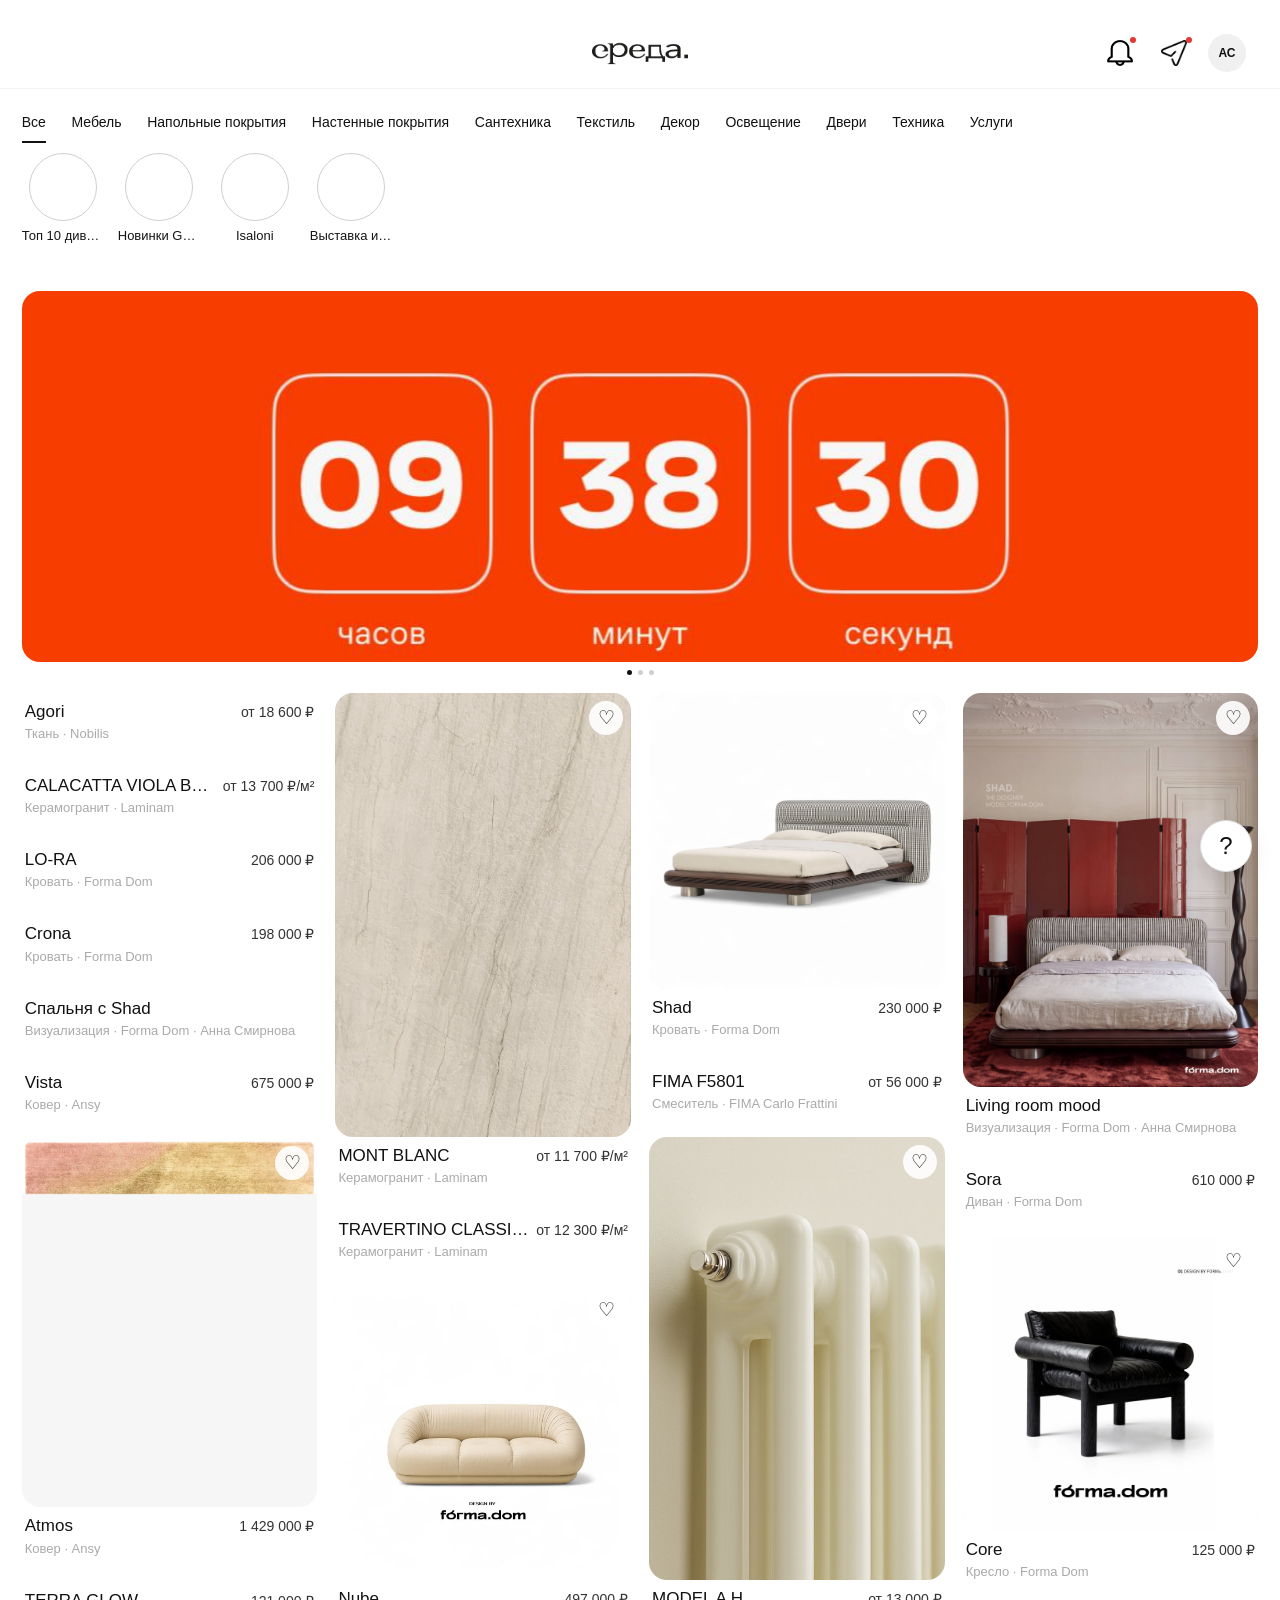
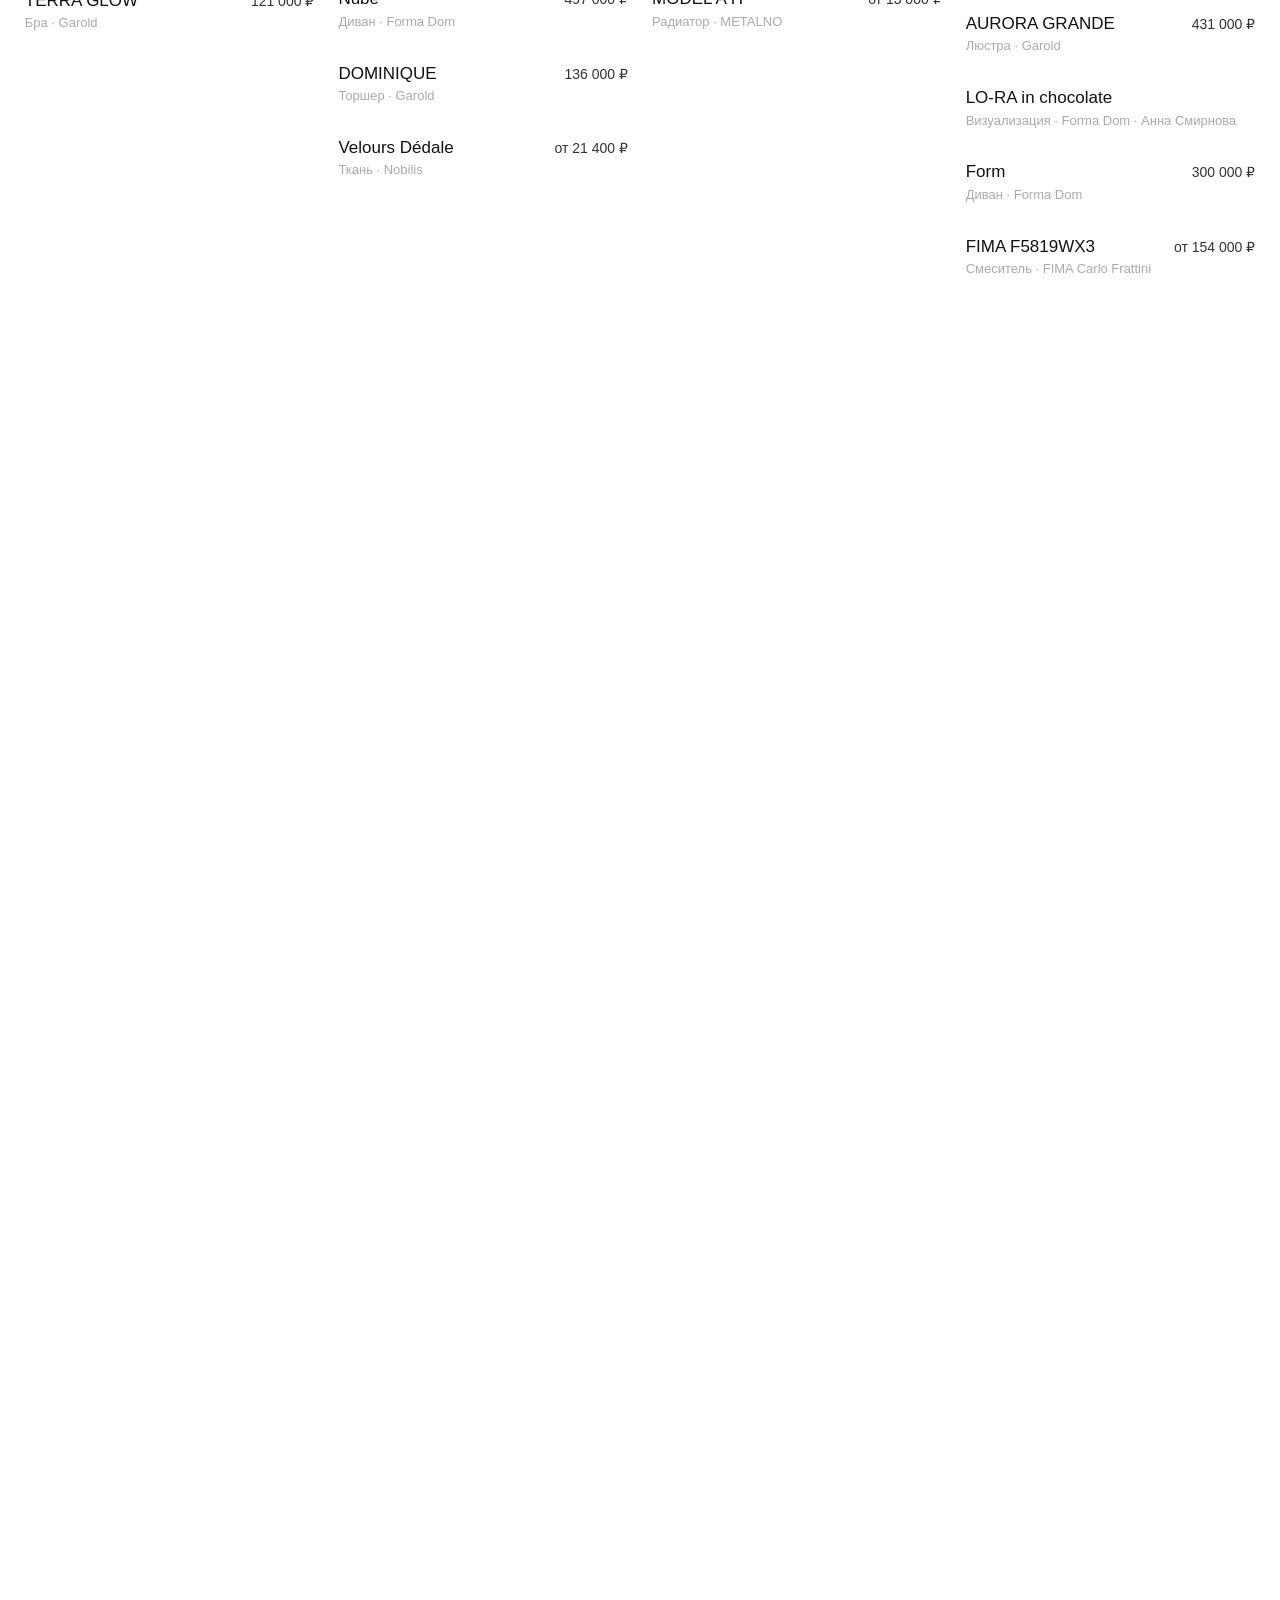
==== commit f09e0aa6: "Add files via upload" ====
--- a/index.html
+++ b/index.html
@@ -4,8 +4,8 @@
   <meta charset="utf-8">
   <meta name="viewport" content="width=device-width, initial-scale=1, viewport-fit=cover, user-scalable=no">
   <meta name="theme-color" content="#ffffff">
-  <title>среда. — функциональный прототип v6.18</title>
-  <link rel="stylesheet" href="css/style.css?v=618">
+  <title>среда. — функциональный прототип v6.19</title>
+  <link rel="stylesheet" href="css/style.css?v=619">
 </head>
 <body>
 <div id="mobileSplash" class="mobile-splash"><img src="assets/logo.png" alt="среда."></div>
@@ -46,7 +46,7 @@
 
 <div id="modal" class="modal hidden"></div>
 
-<script src="data/catalog.js?v=618"></script>
-<script src="js/app.js?v=618"></script>
+<script src="data/catalog.js?v=619"></script>
+<script src="js/app.js?v=619"></script>
 </body>
 </html>
--- a/css/style.css
+++ b/css/style.css
@@ -2,6 +2,16 @@
 :root{
   --bg:#fff;--text:#121212;--muted:#8b8b8b;--line:#e8e8e8;--soft:#f5f5f5;
   --max:560px;--navh:74px;
+  --ink:#111;--gray-100:#eee;--gray-500:#888;--gray-200:#ddd;--gray-600:#777;
+  --gray-450:#999;--gray-75:#f3f3f3;--gray-400:#aaa;--gray-650:#666;--gray-70:#f4f4f4;
+  --gray-65:#f1f1f1;--gray-60:#f0f0f0;--red:#e53935;--gray-80:#f7f7f7;--gray-700:#555;
+  --gray-63:#ececec;--gray-850:#222;--gray-68:#f2f2f2;--gray-800:#333;--gray-58:#e7e7e7;
+  --gray-750:#444;--gray-83:#f6f6f6;--gray-76b:#f3f3f1;--gray-420:#bbb;--gray-83b:#f6f6f4;
+  --nav-bg:#222220;--gray-540:#8a8a8a;--gray-220:#dedede;--gray-550:#8d8d8d;--gray-210:#ccc;
+  --gray-230:#cfcfcf;--gray-870:#151515;--gray-57:#eaeaea;--gray-221:#dededb;--green-tint:#edf6ec;
+  --gray-59:#e5e5e5;--gray-62:#ededed;--green:#2c7a3f;--red-dark:#a92d2d;
+  --z-2:2;--z-3:3;--z-4:4;--z-5:5;--z-10:10;--z-20:20;--z-30:30;--z-34:34;--z-35:35;--z-40:40;--z-50:50;--z-55:55;--z-70:70;--z-80:80;--z-90:90;--z-100:100;--z-105:105;--z-109:109;--z-110:110;--z-200:200;--z-220:220;--z-300:300;--z-420:420;--z-450:450;--z-500:500;--z-800:800;--z-900:900;--z-920:920;--z-950:950;--z-1000:1000;--z-9999:9999;
+  --r-8:8px;--r-9:9px;--r-10:10px;--r-11:11px;--r-12:12px;--r-13:13px;--r-14:14px;--r-15:15px;--r-16:16px;--r-18:18px;--r-20:20px;--r-22:22px;--r-24:24px;
 }
 *{box-sizing:border-box}
 html,body{
@@ -9,13 +19,13 @@
   font-family:-apple-system,BlinkMacSystemFont,"Segoe UI",Helvetica,Arial,sans-serif;
   -webkit-text-size-adjust:100%;
 }
-button,input,select,textarea,a{font:inherit;color:#111;-webkit-text-fill-color:#111}
+button,input,select,textarea,a{font:inherit;color:var(--ink);-webkit-text-fill-color:var(--ink)}
 button{cursor:pointer}
-#app{width:min(100%,var(--max));margin:auto;min-height:100dvh;background:#fff;position:relative}
+#app{width:min(100%,var(--max));margin:auto;min-height:100dvh;background:var(--bg);position:relative}
 .topbar{
   height:54px;display:flex;align-items:center;justify-content:center;padding:5px 12px;
   border-bottom:1px solid var(--line);position:sticky;top:0;background:rgba(255,255,255,.97);
-  backdrop-filter:blur(14px);z-index:40
+  backdrop-filter:blur(14px);z-index:var(--z-40)
 }
 .brand{border:0;background:transparent;padding:0;display:flex;align-items:center;justify-content:center}
 .brand img{height:27px;width:auto;max-width:135px;object-fit:contain}
@@ -23,9 +33,9 @@
 .bottom-nav{
   position:fixed;left:50%;bottom:18px;transform:translateX(-50%);
   width:auto;height:60px;padding:7px 10px;
-  background:#222220;border:0;border-radius:23px;
+  background:var(--nav-bg);border:0;border-radius:23px;
   display:flex;align-items:center;justify-content:center;gap:3px;
-  z-index:50;box-shadow:0 8px 24px rgba(0,0,0,.22)
+  z-index:var(--z-50);box-shadow:0 8px 24px rgba(0,0,0,.22)
 }
 .nav-item{
   width:49px;height:46px;border:0;background:transparent;border-radius:17px;
@@ -36,32 +46,32 @@
 .nav-item.active{background:#2e2e2c}
 .nav-item.active img{opacity:1}
 
-.feed-tabs{display:flex;gap:24px;overflow-x:auto;white-space:nowrap;padding:8px 2px 10px;border-bottom:1px solid #f0f0f0;scrollbar-width:none}
+.feed-tabs{display:flex;gap:24px;overflow-x:auto;white-space:nowrap;padding:8px 2px 10px;border-bottom:1px solid var(--gray-60);scrollbar-width:none}
 .feed-tabs::-webkit-scrollbar{display:none}
-.feed-tab{border:0;background:none;padding:9px 0 10px;font-size:15px;position:relative;color:#111}
-.feed-tab.active::after{content:"";position:absolute;height:2px;background:#111;left:0;right:0;bottom:0;border-radius:2px}
-
-.ad-card{height:132px;border-radius:22px;overflow:hidden;position:relative;margin:12px 0 16px;background:#f4f4f4}
+.feed-tab{border:0;background:none;padding:9px 0 10px;font-size:15px;position:relative;color:var(--ink)}
+.feed-tab.active::after{content:"";position:absolute;height:2px;background:var(--ink);left:0;right:0;bottom:0;border-radius:2px}
+
+.ad-card{height:132px;border-radius:var(--r-22);overflow:hidden;position:relative;margin:12px 0 16px;background:var(--gray-70)}
 .ad-card img{width:100%;height:100%;object-fit:cover}
-.ad-copy{position:absolute;left:14px;top:14px;background:rgba(255,255,255,.82);backdrop-filter:blur(8px);border-radius:15px;padding:11px 13px;max-width:76%}
+.ad-copy{position:absolute;left:14px;top:14px;background:rgba(255,255,255,.82);backdrop-filter:blur(8px);border-radius:var(--r-15);padding:11px 13px;max-width:76%}
 .ad-copy b{display:block;font-size:16px;font-weight:600}
 .ad-copy span{display:block;color:#626262;font-size:13px;margin-top:4px}
 
 .masonry{column-count:2;column-gap:10px}
 .feed-card{display:inline-block;width:100%;break-inside:avoid;margin:0 0 16px;vertical-align:top}
-.feed-media{position:relative;border-radius:22px;overflow:hidden;background:#f6f6f6}
+.feed-media{position:relative;border-radius:var(--r-22);overflow:hidden;background:var(--gray-83)}
 .feed-media img{display:block;width:100%;height:auto;min-height:120px;object-fit:cover}
-.feed-heart{position:absolute;right:8px;top:8px;width:34px;height:34px;border:0;border-radius:50%;background:rgba(255,255,255,.90);display:grid;place-items:center;font-size:19px;line-height:1;color:#111}
+.feed-heart{position:absolute;right:8px;top:8px;width:34px;height:34px;border:0;border-radius:50%;background:rgba(255,255,255,.90);display:grid;place-items:center;font-size:19px;line-height:1;color:var(--ink)}
 .feed-caption{padding:8px 3px 0}
 .caption-main{display:flex;align-items:baseline;gap:7px;justify-content:space-between}
 .caption-name{font-size:14px;font-weight:400;line-height:1.25;overflow:hidden;text-overflow:ellipsis;white-space:nowrap;max-width:70%}
-.caption-price{font-size:11px;font-weight:400;white-space:nowrap;color:#333}
-.caption-sub{font-size:10.5px;color:#aaa;margin-top:4px;line-height:1.3}
+.caption-price{font-size:11px;font-weight:400;white-space:nowrap;color:var(--gray-800)}
+.caption-sub{font-size:10.5px;color:var(--gray-400);margin-top:4px;line-height:1.3}
 
 .search-wrap{padding-top:14px}
-.searchbox{height:48px;border-radius:16px;background:#f4f4f4;display:flex;align-items:center;padding:0 13px;gap:8px}
-.searchbox input{flex:1;border:0;background:transparent;outline:0;font-size:15px;color:#111;-webkit-text-fill-color:#111}
-.searchbox input::placeholder{color:#aaa;-webkit-text-fill-color:#aaa}
+.searchbox{height:48px;border-radius:var(--r-16);background:var(--gray-70);display:flex;align-items:center;padding:0 13px;gap:8px}
+.searchbox input{flex:1;border:0;background:transparent;outline:0;font-size:15px;color:var(--ink);-webkit-text-fill-color:var(--ink)}
+.searchbox input::placeholder{color:var(--gray-400);-webkit-text-fill-color:var(--gray-400)}
 .search-icon-btn{width:30px;height:30px;border:0;background:transparent;padding:4px}
 .search-icon-btn img{width:100%;height:100%;object-fit:contain}
 .section-line{display:flex;align-items:center;justify-content:space-between;margin:18px 0 10px}
@@ -69,104 +79,104 @@
 .filter-launch{border:0;background:none;display:flex;gap:7px;align-items:center;font-size:13px}
 .filter-glyph{font-size:20px;transform:rotate(90deg)}
 .quick-chips{display:flex;flex-wrap:wrap;gap:7px}
-.qchip{border:1px solid #ddd;background:#fff;border-radius:999px;padding:7px 11px;font-size:12px}
-
-.product-hero{margin:0 -14px;background:#f7f7f7;position:relative}
+.qchip{border:1px solid var(--gray-200);background:var(--bg);border-radius:999px;padding:7px 11px;font-size:12px}
+
+.product-hero{margin:0 -14px;background:var(--gray-80);position:relative}
 .product-hero img{width:100%;display:block;max-height:520px;object-fit:contain}
 .back{position:absolute;left:13px;top:13px;width:38px;height:38px;border:0;background:rgba(255,255,255,.93);border-radius:50%;font-size:26px;display:grid;place-items:center}
 .product-content{padding:18px 2px 0}
-.eyebrow{font-size:11px;color:#8a8a8a}
+.eyebrow{font-size:11px;color:var(--gray-540)}
 .product-title-row{display:flex;justify-content:space-between;align-items:flex-start;gap:12px;margin:5px 0 16px}
 .product-name{font-size:27px;font-weight:500;margin:0}
 .product-big-price{font-size:15px;white-space:nowrap;padding-top:7px}
 .field{margin:10px 0}
-.field label{display:block;font-size:11px;color:#777;margin-bottom:6px}
-.field select,.field input{width:100%;height:46px;border:1px solid #ddd;border-radius:11px;background:#fff;padding:0 11px;color:#111;-webkit-text-fill-color:#111}
-.btn{width:100%;min-height:48px;border-radius:11px;border:1px solid #111;background:#fff;margin-top:9px}
-.btn.primary{background:#111;color:#fff;-webkit-text-fill-color:#fff}
+.field label{display:block;font-size:11px;color:var(--gray-600);margin-bottom:6px}
+.field select,.field input{width:100%;height:46px;border:1px solid var(--gray-200);border-radius:var(--r-11);background:var(--bg);padding:0 11px;color:var(--ink);-webkit-text-fill-color:var(--ink)}
+.btn{width:100%;min-height:48px;border-radius:var(--r-11);border:1px solid var(--ink);background:var(--bg);margin-top:9px}
+.btn.primary{background:var(--ink);color:var(--bg);-webkit-text-fill-color:var(--bg)}
 .info-row{display:flex;justify-content:space-between;border-top:1px solid var(--line);padding:14px 0;margin-top:14px;font-size:12px}
 .product-tabs{display:flex;gap:20px;border-bottom:1px solid var(--line);margin-top:8px;overflow:auto}
-.product-tabs button{border:0;background:none;padding:11px 0;font-size:12px;color:#777}
-.product-tabs .active{color:#111;border-bottom:2px solid #111}
+.product-tabs button{border:0;background:none;padding:11px 0;font-size:12px;color:var(--gray-600)}
+.product-tabs .active{color:var(--ink);border-bottom:2px solid var(--ink)}
 .copy{font-size:13px;line-height:1.55;color:#3d3d3d}
 .horizontal{display:flex;gap:10px;overflow-x:auto;padding-bottom:8px}
 .mini{min-width:136px}
-.mini img{width:136px;height:115px;object-fit:cover;border-radius:14px;background:#f3f3f3}
+.mini img{width:136px;height:115px;object-fit:cover;border-radius:var(--r-14);background:var(--gray-75)}
 .mini .mn{font-size:12px;margin-top:6px}
 
 .chat-tabs{display:flex;gap:22px;border-bottom:1px solid var(--line);overflow:auto;padding-top:10px}
 .chat-tab{border:0;background:none;padding:9px 0;font-size:13px;position:relative}
-.chat-tab.active::after{content:"";position:absolute;left:0;right:0;bottom:0;height:2px;background:#111}
+.chat-tab.active::after{content:"";position:absolute;left:0;right:0;bottom:0;height:2px;background:var(--ink)}
 .chat-row{display:grid;grid-template-columns:46px 1fr auto;gap:10px;align-items:center;padding:13px 0;border-bottom:1px solid var(--line)}
-.avatar{width:46px;height:46px;border-radius:50%;background:#dedede;display:grid;place-items:center;font-weight:700}
-.chat-row b{font-size:13px}.chat-row small{display:block;color:#8d8d8d;font-size:11px;margin-top:3px}.time{font-size:10px;color:#aaa}
+.avatar{width:46px;height:46px;border-radius:50%;background:var(--gray-220);display:grid;place-items:center;font-weight:700}
+.chat-row b{font-size:13px}.chat-row small{display:block;color:var(--gray-550);font-size:11px;margin-top:3px}.time{font-size:10px;color:var(--gray-400)}
 .message-view{min-height:calc(100dvh - 150px);display:flex;flex-direction:column}
 .messages{flex:1;padding:10px 0}
-.bubble{max-width:82%;padding:10px 12px;border-radius:16px;background:#f1f1f1;margin:8px 0;font-size:13px}
-.bubble.me{margin-left:auto;background:#111;color:#fff;-webkit-text-fill-color:#fff}
+.bubble{max-width:82%;padding:10px 12px;border-radius:var(--r-16);background:var(--gray-65);margin:8px 0;font-size:13px}
+.bubble.me{margin-left:auto;background:var(--ink);color:var(--bg);-webkit-text-fill-color:var(--bg)}
 .bubble-product{display:flex;gap:8px;align-items:center}
-.bubble-product img{width:62px;height:52px;object-fit:cover;border-radius:9px}
-.composer{position:sticky;bottom:var(--navh);background:#fff;display:flex;gap:8px;padding:9px 0}
-.composer input{flex:1;height:43px;border:1px solid #ddd;border-radius:999px;padding:0 14px}
-.composer button{width:43px;border:0;border-radius:50%;background:#111;color:#fff;-webkit-text-fill-color:#fff}
+.bubble-product img{width:62px;height:52px;object-fit:cover;border-radius:var(--r-9)}
+.composer{position:sticky;bottom:var(--navh);background:var(--bg);display:flex;gap:8px;padding:9px 0}
+.composer input{flex:1;height:43px;border:1px solid var(--gray-200);border-radius:999px;padding:0 14px}
+.composer button{width:43px;border:0;border-radius:50%;background:var(--ink);color:var(--bg);-webkit-text-fill-color:var(--bg)}
 
 .profile-switch{display:flex;justify-content:center;gap:28px;padding-top:15px}
 .profile-switch button{border:0;background:none;padding:8px 0;font-size:13px;position:relative}
-.profile-switch button.active::after{content:"";position:absolute;left:0;right:0;bottom:0;height:2px;background:#111}
+.profile-switch button.active::after{content:"";position:absolute;left:0;right:0;bottom:0;height:2px;background:var(--ink)}
 .profile-head{text-align:center;padding:20px 10px 12px}
 .profile-head .avatar{width:82px;height:82px;margin:auto;font-size:24px}
 .profile-head h2{font-size:24px;margin:14px 0 5px}
-.profile-head .meta{font-size:12px;color:#8b8b8b}
+.profile-head .meta{font-size:12px;color:var(--muted)}
 .stats{display:grid;grid-template-columns:repeat(3,1fr);margin-top:18px}
-.stats b{display:block;font-size:16px}.stats small{display:block;color:#888;font-size:11px;margin-top:2px}
+.stats b{display:block;font-size:16px}.stats small{display:block;color:var(--gray-500);font-size:11px;margin-top:2px}
 .profile-description{font-size:13px;line-height:1.5;margin:18px auto 0;max-width:420px}
 .profile-tabs{display:grid;grid-template-columns:repeat(2,1fr);border-top:1px solid var(--line);border-bottom:1px solid var(--line);margin:14px -14px 0}
-.profile-tab{border:0;background:none;padding:13px 5px 10px;color:#888;position:relative;display:flex;gap:8px;align-items:center;justify-content:center;font-size:12px}
+.profile-tab{border:0;background:none;padding:13px 5px 10px;color:var(--gray-500);position:relative;display:flex;gap:8px;align-items:center;justify-content:center;font-size:12px}
 .profile-tab .tabicon{font-size:18px}
-.profile-tab.active{color:#111}
-.profile-tab.active::after{content:"";position:absolute;left:20%;right:20%;bottom:-1px;height:2px;background:#111}
+.profile-tab.active{color:var(--ink)}
+.profile-tab.active::after{content:"";position:absolute;left:20%;right:20%;bottom:-1px;height:2px;background:var(--ink)}
 
 .project-list{padding-top:10px}
 .project-card{border-bottom:1px solid var(--line);padding:15px 2px;display:flex;align-items:center;justify-content:space-between}
-.project-card b{font-size:14px}.project-card small{display:block;color:#8a8a8a;font-size:11px;margin-top:4px}
+.project-card b{font-size:14px}.project-card small{display:block;color:var(--gray-540);font-size:11px;margin-top:4px}
 .project-toolbar{display:flex;align-items:center;justify-content:space-between;padding:12px 0;border-bottom:1px solid var(--line)}
 .project-toolbar button{border:0;background:none;font-size:12px}
 .room{border-bottom:1px solid var(--line)}
-.room-head{width:100%;border:0;background:#fff;display:flex;justify-content:space-between;padding:14px 0;font-weight:600}
+.room-head{width:100%;border:0;background:var(--bg);display:flex;justify-content:space-between;padding:14px 0;font-weight:600}
 .room-items{padding-bottom:8px}
-.spec-row{display:grid;grid-template-columns:62px minmax(0,1fr) auto;gap:9px;padding:8px 0;border-top:1px solid #f0f0f0;align-items:center;position:relative}
-.spec-row.selected{background:#f6f6f6}
-.spec-row img{width:62px;height:56px;border-radius:8px;object-fit:cover;background:#f6f6f6}
+.spec-row{display:grid;grid-template-columns:62px minmax(0,1fr) auto;gap:9px;padding:8px 0;border-top:1px solid var(--gray-60);align-items:center;position:relative}
+.spec-row.selected{background:var(--gray-83)}
+.spec-row img{width:62px;height:56px;border-radius:var(--r-8);object-fit:cover;background:var(--gray-83)}
 .spec-info{min-width:0}
 .spec-name{font-size:12px;white-space:nowrap;overflow:hidden;text-overflow:ellipsis}
 .spec-conf{font-size:9.5px;color:#8e8e8e;line-height:1.35;margin-top:3px}
-.spec-status{display:inline-block;font-size:9px;color:#555;background:#f1f1f1;border-radius:999px;padding:3px 6px;margin-top:5px}
+.spec-status{display:inline-block;font-size:9px;color:var(--gray-700);background:var(--gray-65);border-radius:999px;padding:3px 6px;margin-top:5px}
 .spec-right{text-align:right}
 .spec-price{font-size:11px;white-space:nowrap}
 .qty{display:flex;align-items:center;justify-content:flex-end;gap:8px;margin-top:6px}
-.qty button{border:0;background:#f3f3f3;width:24px;height:24px;border-radius:6px}
-.select-box{display:none;position:absolute;left:4px;top:50%;transform:translateY(-50%);width:20px;height:20px;border:1px solid #111;background:#fff;border-radius:50%;z-index:2}
+.qty button{border:0;background:var(--gray-75);width:24px;height:24px;border-radius:6px}
+.select-box{display:none;position:absolute;left:4px;top:50%;transform:translateY(-50%);width:20px;height:20px;border:1px solid var(--ink);background:var(--bg);border-radius:50%;z-index:var(--z-2)}
 .select-mode .spec-row{padding-left:30px}
 .select-mode .select-box{display:grid;place-items:center}
 .spec-row.selected .select-box::after{content:"✓";font-size:13px}
 .total{display:flex;justify-content:space-between;padding:14px 0;font-weight:600;font-size:13px}
 
 .history-head{display:flex;gap:12px;align-items:center;padding:14px 0;border-bottom:1px solid var(--line)}
-.history-head img{width:74px;height:66px;border-radius:10px;object-fit:cover}
+.history-head img{width:74px;height:66px;border-radius:var(--r-10);object-fit:cover}
 .timeline{padding:14px 0}
-.event{position:relative;padding:0 0 17px 22px;border-left:1px solid #ddd;margin-left:6px}
-.event::before{content:"";width:9px;height:9px;background:#111;border-radius:50%;position:absolute;left:-5px;top:4px}
-.event b{font-size:12px}.event small{display:block;font-size:10px;color:#888;margin-top:3px}.event p{font-size:11px;margin:5px 0 0}
-.upload-zone{border:1px dashed #ccc;border-radius:13px;padding:16px;text-align:center;font-size:12px}
+.event{position:relative;padding:0 0 17px 22px;border-left:1px solid var(--gray-200);margin-left:6px}
+.event::before{content:"";width:9px;height:9px;background:var(--ink);border-radius:50%;position:absolute;left:-5px;top:4px}
+.event b{font-size:12px}.event small{display:block;font-size:10px;color:var(--gray-500);margin-top:3px}.event p{font-size:11px;margin:5px 0 0}
+.upload-zone{border:1px dashed var(--gray-210);border-radius:var(--r-13);padding:16px;text-align:center;font-size:12px}
 .upload-preview{display:flex;gap:7px;overflow:auto;margin-top:10px}
-.upload-preview img{width:90px;height:90px;border-radius:9px;object-fit:cover}
+.upload-preview img{width:90px;height:90px;border-radius:var(--r-9);object-fit:cover}
 
 .favorites-space{padding-top:12px}
-.empty{padding:52px 14px;text-align:center;color:#888;font-size:13px}
-
-.modal{position:fixed;inset:0;background:rgba(0,0,0,.35);z-index:90;display:flex;align-items:flex-end;justify-content:center}
+.empty{padding:52px 14px;text-align:center;color:var(--gray-500);font-size:13px}
+
+.modal{position:fixed;inset:0;background:rgba(0,0,0,.35);z-index:var(--z-90);display:flex;align-items:flex-end;justify-content:center}
 .modal.hidden{display:none}
-.sheet{width:min(100%,var(--max));background:#fff;border-radius:24px 24px 0 0;padding:20px 18px calc(24px + env(safe-area-inset-bottom));max-height:88dvh;overflow:auto}
+.sheet{width:min(100%,var(--max));background:var(--bg);border-radius:24px 24px 0 0;padding:20px 18px calc(24px + env(safe-area-inset-bottom));max-height:88dvh;overflow:auto}
 .sheet-title{display:flex;justify-content:space-between;align-items:center;margin-bottom:12px}
 .sheet h3{font-size:18px;margin:0}
 .close{border:0;background:none;font-size:22px}
@@ -174,9 +184,9 @@
 .filter-section summary{list-style:none;padding:15px 0;font-size:13px;display:flex;justify-content:space-between}
 .filter-section summary::-webkit-details-marker{display:none}
 .filter-options{padding:0 0 12px;display:flex;flex-wrap:wrap;gap:7px}
-.filter-option{border:1px solid #ddd;border-radius:999px;padding:7px 10px;font-size:11px;background:#fff}
-.filter-option.on{background:#111;color:#fff;-webkit-text-fill-color:#fff;border-color:#111}
-.filter-actions{display:grid;grid-template-columns:1fr 1fr;gap:8px;position:sticky;bottom:-20px;background:#fff;padding-top:10px}
+.filter-option{border:1px solid var(--gray-200);border-radius:999px;padding:7px 10px;font-size:11px;background:var(--bg)}
+.filter-option.on{background:var(--ink);color:var(--bg);-webkit-text-fill-color:var(--bg);border-color:var(--ink)}
+.filter-actions{display:grid;grid-template-columns:1fr 1fr;gap:8px;position:sticky;bottom:-20px;background:var(--bg);padding-top:10px}
 
 @media (min-width:700px){
   body{padding:18px 0}
@@ -187,7 +197,7 @@
   display:flex;align-items:flex-start;flex-wrap:nowrap;gap:14px;
   overflow-x:auto;overflow-y:hidden;
   padding:14px 2px 12px;margin-bottom:12px;
-  border-bottom:1px solid #f1f1f1;scrollbar-width:none;
+  border-bottom:1px solid var(--gray-65);scrollbar-width:none;
   -webkit-overflow-scrolling:touch
 }
 .stories::-webkit-scrollbar{display:none}
@@ -198,12 +208,12 @@
 }
 .story-ring{
   width:68px;height:68px;margin:0 auto 7px;border-radius:50%;padding:2px;
-  background:#fff;border:1px solid #cfcfcf;display:block
+  background:var(--bg);border:1px solid var(--gray-230);display:block
 }
 .story-ring img{width:100%;height:100%;display:block;object-fit:cover;border-radius:50%}
 .story-title{
   min-height:25px;max-height:25px;
-  font-size:10.5px;line-height:1.18;color:#151515;-webkit-text-fill-color:#151515;
+  font-size:10.5px;line-height:1.18;color:var(--gray-870);-webkit-text-fill-color:var(--gray-870);
   display:-webkit-box;-webkit-line-clamp:2;-webkit-box-orient:vertical;
   overflow:hidden;text-align:center
 }
@@ -212,27 +222,27 @@
 .lens-wrap{margin-top:16px}
 .lens-title{font-size:18px;font-weight:600;margin:0 0 12px}
 .lens-stage{
-  position:relative;width:100%;overflow:hidden;border-radius:22px;
-  background:#111;touch-action:none;user-select:none
-}
-.lens-stage>img{display:block;width:100%;height:auto;max-height:68vh;object-fit:contain;background:#111}
+  position:relative;width:100%;overflow:hidden;border-radius:var(--r-22);
+  background:var(--ink);touch-action:none;user-select:none
+}
+.lens-stage>img{display:block;width:100%;height:auto;max-height:68vh;object-fit:contain;background:var(--ink)}
 .lens-box{
-  position:absolute;border:2px solid #fff;border-radius:14px;
-  cursor:move;touch-action:none;z-index:2
+  position:absolute;border:2px solid var(--bg);border-radius:var(--r-14);
+  cursor:move;touch-action:none;z-index:var(--z-2)
 }
 .lens-box::before{
   content:"";position:absolute;inset:0;
   box-shadow:0 0 0 9999px rgba(0,0,0,.42);
-  border-radius:12px;pointer-events:none
+  border-radius:var(--r-12);pointer-events:none
 }
 .lens-box::after{
   content:"";position:absolute;left:50%;top:50%;transform:translate(-50%,-50%);
-  width:14px;height:14px;border-radius:50%;background:#fff;
+  width:14px;height:14px;border-radius:50%;background:var(--bg);
   box-shadow:0 1px 6px rgba(0,0,0,.25);pointer-events:none
 }
 .lens-handle{
   position:absolute;width:24px;height:24px;border-radius:50%;
-  background:#fff;box-shadow:0 1px 6px rgba(0,0,0,.22);z-index:4
+  background:var(--bg);box-shadow:0 1px 6px rgba(0,0,0,.22);z-index:var(--z-4)
 }
 .lens-handle.nw{left:-12px;top:-12px;cursor:nwse-resize}
 .lens-handle.ne{right:-12px;top:-12px;cursor:nesw-resize}
@@ -240,55 +250,55 @@
 .lens-handle.se{right:-12px;bottom:-12px;cursor:nwse-resize}
 .lens-help{
   display:flex;align-items:center;justify-content:space-between;gap:10px;
-  font-size:11px;color:#777;margin:9px 2px 2px
-}
-.lens-help b{font-weight:500;color:#111}
+  font-size:11px;color:var(--gray-600);margin:9px 2px 2px
+}
+.lens-help b{font-weight:500;color:var(--ink)}
 .lens-result-head{display:flex;align-items:center;gap:10px;margin-top:12px}
 .lens-crop-preview{
-  width:54px;height:54px;border-radius:12px;object-fit:cover;
-  background:#f3f3f3;border:1px solid #eee
-}
-.lens-result-copy{font-size:11px;color:#777;line-height:1.35}
-.lens-result-copy b{display:block;color:#111;font-size:12px;margin-bottom:2px}
+  width:54px;height:54px;border-radius:var(--r-12);object-fit:cover;
+  background:var(--gray-75);border:1px solid var(--gray-100)
+}
+.lens-result-copy{font-size:11px;color:var(--gray-600);line-height:1.35}
+.lens-result-copy b{display:block;color:var(--ink);font-size:12px;margin-bottom:2px}
 .lens-results-title{font-size:17px;font-weight:600;margin:18px 0 10px}
 
 /* Supplier cabinet */
 .supplier-section{padding:14px 0 8px}
 .supplier-headline{display:flex;justify-content:space-between;align-items:center;margin:2px 0 13px}
 .supplier-headline b{font-size:16px;font-weight:600}
-.supplier-headline span{font-size:11px;color:#888}
+.supplier-headline span{font-size:11px;color:var(--gray-500)}
 .supplier-card-grid{display:grid;grid-template-columns:repeat(2,minmax(0,1fr));gap:14px 10px}
 .supplier-product-card{min-width:0;cursor:pointer}
-.supplier-product-card>img{display:block;width:100%;aspect-ratio:1/1.05;object-fit:cover;border-radius:16px;background:#fafafa}
+.supplier-product-card>img{display:block;width:100%;aspect-ratio:1/1.05;object-fit:cover;border-radius:var(--r-16);background:#fafafa}
 .supplier-product-copy{padding:8px 2px 0}
 .supplier-product-copy>div{display:flex;justify-content:space-between;gap:7px;align-items:baseline}
 .supplier-product-copy b{font-size:13px;font-weight:500;white-space:nowrap;overflow:hidden;text-overflow:ellipsis}
-.supplier-product-copy span{font-size:10px;white-space:nowrap;color:#222}
+.supplier-product-copy span{font-size:10px;white-space:nowrap;color:var(--gray-850)}
 .supplier-product-copy small{display:block;margin-top:3px;font-size:10px;color:#a0a0a0}
 .analytics-toolbar{margin-bottom:14px}
 .analytics-periods{display:flex;gap:7px;overflow-x:auto;scrollbar-width:none;padding-bottom:4px}
 .analytics-periods::-webkit-scrollbar{display:none}
-.analytics-periods button{flex:0 0 auto;border:1px solid #ddd;background:#fff;border-radius:999px;padding:8px 12px;font-size:11px;color:#222}
-.analytics-periods button.active{background:#111;color:#fff;border-color:#111}
+.analytics-periods button{flex:0 0 auto;border:1px solid var(--gray-200);background:var(--bg);border-radius:999px;padding:8px 12px;font-size:11px;color:var(--gray-850)}
+.analytics-periods button.active{background:var(--ink);color:var(--bg);border-color:var(--ink)}
 .custom-period{display:flex;gap:8px;margin-top:10px}
-.custom-period label{flex:1;font-size:10px;color:#888}
-.custom-period input{display:block;width:100%;box-sizing:border-box;margin-top:4px;border:1px solid #ddd;border-radius:10px;padding:8px;background:#fff}
+.custom-period label{flex:1;font-size:10px;color:var(--gray-500)}
+.custom-period input{display:block;width:100%;box-sizing:border-box;margin-top:4px;border:1px solid var(--gray-200);border-radius:var(--r-10);padding:8px;background:var(--bg)}
 .analytics-summary{display:grid;grid-template-columns:repeat(2,minmax(0,1fr));gap:9px}
-.metric-card{border:1px solid #ececec;border-radius:16px;padding:12px;min-height:86px}
-.metric-card small{display:block;color:#777;font-size:10px;line-height:1.25}
+.metric-card{border:1px solid var(--gray-63);border-radius:var(--r-16);padding:12px;min-height:86px}
+.metric-card small{display:block;color:var(--gray-600);font-size:10px;line-height:1.25}
 .metric-card b{display:block;font-size:21px;font-weight:500;margin:8px 0 5px}
-.metric-card span{font-size:9px;color:#999}
-.analytics-funnel{margin-top:22px;border-top:1px solid #eee;padding-top:16px}
+.metric-card span{font-size:9px;color:var(--gray-450)}
+.analytics-funnel{margin-top:22px;border-top:1px solid var(--gray-100);padding-top:16px}
 .funnel-row{margin:12px 0}
 .funnel-row>div:first-child{display:flex;justify-content:space-between;align-items:center;font-size:11px}
 .funnel-row b{font-weight:500}
-.funnel-track{height:6px;background:#eee;border-radius:999px;overflow:hidden;margin-top:6px}
-.funnel-track i{display:block;height:100%;background:#111;border-radius:999px}
-.supplier-list{border-top:1px solid #eee}
-.supplier-list-row{display:flex;justify-content:space-between;gap:12px;padding:13px 0;border-bottom:1px solid #eee}
+.funnel-track{height:6px;background:var(--gray-100);border-radius:999px;overflow:hidden;margin-top:6px}
+.funnel-track i{display:block;height:100%;background:var(--ink);border-radius:999px}
+.supplier-list{border-top:1px solid var(--gray-100)}
+.supplier-list-row{display:flex;justify-content:space-between;gap:12px;padding:13px 0;border-bottom:1px solid var(--gray-100)}
 .supplier-list-row b{font-size:13px;font-weight:500}
-.supplier-list-row small{display:block;font-size:10px;color:#999;margin-top:3px}
-.supplier-list-row>span{font-size:10px;color:#777;white-space:nowrap}
+.supplier-list-row small{display:block;font-size:10px;color:var(--gray-450);margin-top:3px}
+.supplier-list-row>span{font-size:10px;color:var(--gray-600);white-space:nowrap}
 @media(max-width:380px){
   .supplier-tabs .profile-tab{font-size:9px}
   .metric-card b{font-size:18px}
@@ -296,67 +306,67 @@
 
 
 /* Messenger v3.6 */
-.telegram-chat{min-height:calc(100vh - 65px);display:flex;flex-direction:column;background:#f3f3f1;margin:0 -14px}
-.chat-head{position:sticky;top:54px;z-index:20;height:58px;display:flex;align-items:center;gap:9px;padding:7px 12px;background:rgba(255,255,255,.96);border-bottom:1px solid #e7e7e7}
-.chat-back,.chat-more{border:0;background:transparent;font-size:28px;line-height:1;padding:4px 6px;color:#111}
+.telegram-chat{min-height:calc(100vh - 65px);display:flex;flex-direction:column;background:var(--gray-76b);margin:0 -14px}
+.chat-head{position:sticky;top:54px;z-index:var(--z-20);height:58px;display:flex;align-items:center;gap:9px;padding:7px 12px;background:rgba(255,255,255,.96);border-bottom:1px solid var(--gray-58)}
+.chat-back,.chat-more{border:0;background:transparent;font-size:28px;line-height:1;padding:4px 6px;color:var(--ink)}
 .chat-more{font-size:17px;margin-left:auto}
-.chat-avatar{width:36px;height:36px;border-radius:50%;background:#111;color:#fff;display:flex;align-items:center;justify-content:center;font-size:11px}
+.chat-avatar{width:36px;height:36px;border-radius:50%;background:var(--ink);color:var(--bg);display:flex;align-items:center;justify-content:center;font-size:11px}
 .chat-head-main{display:flex;flex-direction:column;line-height:1.1}
 .chat-head-main b{font-size:13px;font-weight:600}
-.chat-head-main small{font-size:9px;color:#8d8d8d;margin-top:3px}
+.chat-head-main small{font-size:9px;color:var(--gray-550);margin-top:3px}
 .messages{flex:1;min-height:58vh;max-height:calc(100vh - 190px);overflow-y:auto;padding:15px 11px 84px;display:flex;flex-direction:column;gap:6px}
-.bubble{align-self:flex-start;max-width:79%;background:#fff;border-radius:16px 16px 16px 5px;padding:8px 9px 5px;box-shadow:0 1px 1px rgba(0,0,0,.04)}
+.bubble{align-self:flex-start;max-width:79%;background:var(--bg);border-radius:16px 16px 16px 5px;padding:8px 9px 5px;box-shadow:0 1px 1px rgba(0,0,0,.04)}
 .bubble.me{align-self:flex-end;background:#e7f5df;border-radius:16px 16px 5px 16px}
 .bubble-text{font-size:12px;line-height:1.35;white-space:pre-wrap}
-.msg-time{display:block;text-align:right;font-size:8px;color:#999;margin-top:3px}
+.msg-time{display:block;text-align:right;font-size:8px;color:var(--gray-450);margin-top:3px}
 .bubble-product{display:flex;gap:8px;align-items:center;min-width:190px;margin-bottom:5px;cursor:pointer}
-.bubble-product img{width:54px;height:54px;border-radius:10px;object-fit:cover;background:#fff}
+.bubble-product img{width:54px;height:54px;border-radius:var(--r-10);object-fit:cover;background:var(--bg)}
 .bubble-product b{font-size:11px;font-weight:600}
-.bubble-product small{display:block;font-size:9px;color:#777;margin-top:3px}
-.chat-photo,.chat-video{display:block;width:100%;max-height:280px;object-fit:cover;border-radius:12px;margin-bottom:4px}
+.bubble-product small{display:block;font-size:9px;color:var(--gray-600);margin-top:3px}
+.chat-photo,.chat-video{display:block;width:100%;max-height:280px;object-fit:cover;border-radius:var(--r-12);margin-bottom:4px}
 .file-msg{display:flex;align-items:center;gap:9px;min-width:200px}
-.file-doc{width:38px;height:38px;border-radius:50%;background:#111;color:#fff;display:flex;align-items:center;justify-content:center}
+.file-doc{width:38px;height:38px;border-radius:50%;background:var(--ink);color:var(--bg);display:flex;align-items:center;justify-content:center}
 .file-msg b{display:block;font-size:11px;font-weight:500;max-width:180px;overflow:hidden;text-overflow:ellipsis;white-space:nowrap}
-.file-msg small{display:block;font-size:8px;color:#888;margin-top:3px}
+.file-msg small{display:block;font-size:8px;color:var(--gray-500);margin-top:3px}
 .voice-msg{display:flex;align-items:center;gap:7px;min-width:210px}
 .voice-msg audio{width:155px;height:28px}
 .voice-wave{font-size:9px;letter-spacing:1px}
-.voice-msg small{font-size:8px;color:#777}
-.composer{position:fixed;left:50%;bottom:84px;transform:translateX(-50%);width:min(calc(100% - 24px),720px);z-index:35;display:flex;align-items:center;gap:6px;padding:6px;background:#fff;border:1px solid #e7e7e7;border-radius:22px;box-shadow:0 6px 20px rgba(0,0,0,.08)}
-.composer input{flex:1;border:0;outline:none;background:transparent;font-size:12px;min-width:0;padding:7px 3px;color:#111}
-.composer-icon,.mic-btn,.send-btn{width:34px;height:34px;flex:0 0 34px;border:0;border-radius:50%;background:transparent;font-size:20px;display:flex;align-items:center;justify-content:center;color:#111}
-.send-btn{background:#111;color:#fff;font-size:17px}
-.mic-btn.recording{background:#111;color:#fff;animation:voicePulse 1s infinite}
+.voice-msg small{font-size:8px;color:var(--gray-600)}
+.composer{position:fixed;left:50%;bottom:84px;transform:translateX(-50%);width:min(calc(100% - 24px),720px);z-index:var(--z-35);display:flex;align-items:center;gap:6px;padding:6px;background:var(--bg);border:1px solid var(--gray-58);border-radius:var(--r-22);box-shadow:0 6px 20px rgba(0,0,0,.08)}
+.composer input{flex:1;border:0;outline:none;background:transparent;font-size:12px;min-width:0;padding:7px 3px;color:var(--ink)}
+.composer-icon,.mic-btn,.send-btn{width:34px;height:34px;flex:0 0 34px;border:0;border-radius:50%;background:transparent;font-size:20px;display:flex;align-items:center;justify-content:center;color:var(--ink)}
+.send-btn{background:var(--ink);color:var(--bg);font-size:17px}
+.mic-btn.recording{background:var(--ink);color:var(--bg);animation:voicePulse 1s infinite}
 @keyframes voicePulse{50%{transform:scale(.9);opacity:.65}}
-.attach-sheet{position:fixed;left:50%;bottom:139px;transform:translateX(-50%);width:min(calc(100% - 24px),720px);z-index:34;background:#fff;border-radius:20px;padding:7px 12px 13px;box-shadow:0 10px 30px rgba(0,0,0,.15)}
+.attach-sheet{position:fixed;left:50%;bottom:139px;transform:translateX(-50%);width:min(calc(100% - 24px),720px);z-index:var(--z-34);background:var(--bg);border-radius:var(--r-20);padding:7px 12px 13px;box-shadow:0 10px 30px rgba(0,0,0,.15)}
 .attach-grabber{width:34px;height:3px;background:#d1d1d1;border-radius:99px;margin:0 auto 11px}
 .attach-actions{display:grid;grid-template-columns:repeat(4,1fr);gap:8px}
 .attach-actions button{border:0;background:transparent;display:flex;flex-direction:column;align-items:center;gap:5px;font-size:18px}
-.attach-actions button span{width:46px;height:46px;border-radius:50%;background:#f0f0f0;display:flex;align-items:center;justify-content:center}
-.attach-actions button small{font-size:9px;color:#333}
+.attach-actions button span{width:46px;height:46px;border-radius:50%;background:var(--gray-60);display:flex;align-items:center;justify-content:center}
+.attach-actions button small{font-size:9px;color:var(--gray-800)}
 .shared-modal{max-height:78vh;overflow:hidden}
-.shared-tabs{display:flex;gap:16px;border-bottom:1px solid #eee;overflow-x:auto}
-.shared-tabs button{border:0;background:transparent;padding:10px 0 8px;font-size:11px;color:#777;border-bottom:2px solid transparent}
-.shared-tabs button.active{color:#111;border-color:#111}
+.shared-tabs{display:flex;gap:16px;border-bottom:1px solid var(--gray-100);overflow-x:auto}
+.shared-tabs button{border:0;background:transparent;padding:10px 0 8px;font-size:11px;color:var(--gray-600);border-bottom:2px solid transparent}
+.shared-tabs button.active{color:var(--ink);border-color:var(--ink)}
 .shared-content{padding-top:12px;max-height:58vh;overflow:auto}
 .shared-grid{display:grid;grid-template-columns:repeat(3,1fr);gap:3px}
 .shared-grid img{width:100%;aspect-ratio:1;object-fit:cover}
-.shared-content video{width:100%;border-radius:12px;margin-bottom:8px}
-.shared-file{padding:11px 0;border-bottom:1px solid #eee}
+.shared-content video{width:100%;border-radius:var(--r-12);margin-bottom:8px}
+.shared-file{padding:11px 0;border-bottom:1px solid var(--gray-100)}
 .shared-file b{display:block;font-size:11px;font-weight:500}
-.shared-file small{display:block;font-size:9px;color:#888;margin-top:3px}
-.shared-empty{text-align:center;color:#999;font-size:11px;padding:36px 10px}
+.shared-file small{display:block;font-size:9px;color:var(--gray-500);margin-top:3px}
+.shared-empty{text-align:center;color:var(--gray-450);font-size:11px;padding:36px 10px}
 
 /* Messenger v3.7 — darker outgoing messages + read receipts */
 .bubble.me{
-  background:#222220 !important;
-  color:#fff !important;
+  background:var(--nav-bg) !important;
+  color:var(--bg) !important;
   border-radius:16px 16px 5px 16px;
 }
 .bubble.me .bubble-text,
 .bubble.me .bubble-product b,
 .bubble.me .file-msg b{
-  color:#fff !important;
+  color:var(--bg) !important;
 }
 .bubble.me .bubble-product small,
 .bubble.me .file-msg small{
@@ -364,12 +374,12 @@
 }
 .bubble.me .bubble-product{
   background:rgba(255,255,255,.07);
-  border-radius:11px;
+  border-radius:var(--r-11);
   padding:6px;
 }
 .bubble.me .file-doc{
-  background:#fff;
-  color:#111;
+  background:var(--bg);
+  color:var(--ink);
 }
 .msg-footer{
   display:flex;
@@ -383,7 +393,7 @@
   display:block;
   text-align:right;
   font-size:8px;
-  color:#999;
+  color:var(--gray-450);
   margin-top:0 !important;
 }
 .bubble.me .msg-time{
@@ -397,55 +407,55 @@
   min-width:10px;
 }
 .msg-status.read{
-  color:#fff;
+  color:var(--bg);
 }
 .bubble.me .chat-photo,
 .bubble.me .chat-video{
-  background:#111;
+  background:var(--ink);
 }
 
 
 /* =========================================================
    SREDA v4 — full clickable prototype
    ========================================================= */
-.topbar{position:sticky;top:0;z-index:90;display:flex;align-items:center;justify-content:center}
-.top-notifications{position:absolute;right:15px;top:50%;transform:translateY(-50%);width:36px;height:36px;border:0;background:transparent;color:#111}
-.top-notifications .bell-glyph{display:block;width:19px;height:19px;border:1.8px solid #111;border-radius:10px 10px 8px 8px;transform:rotate(0deg);font-size:0}
-.top-notifications i{position:absolute;width:7px;height:7px;background:#e53935;border:2px solid #fff;border-radius:50%;right:5px;top:4px}
+.topbar{position:sticky;top:0;z-index:var(--z-90);display:flex;align-items:center;justify-content:center}
+.top-notifications{position:absolute;right:15px;top:50%;transform:translateY(-50%);width:36px;height:36px;border:0;background:transparent;color:var(--ink)}
+.top-notifications .bell-glyph{display:block;width:19px;height:19px;border:1.8px solid var(--ink);border-radius:10px 10px 8px 8px;transform:rotate(0deg);font-size:0}
+.top-notifications i{position:absolute;width:7px;height:7px;background:var(--red);border:2px solid var(--bg);border-radius:50%;right:5px;top:4px}
 .ad-strip{display:flex;gap:8px;overflow-x:auto;padding:4px 14px 15px;scrollbar-width:none}.ad-strip::-webkit-scrollbar{display:none}
-.ad-card{min-width:82%;height:92px;background:#f3f3f1;border-radius:15px;display:grid;grid-template-columns:92px 1fr 24px;overflow:hidden;align-items:center}
-.ad-card img{width:92px;height:92px;object-fit:cover}.ad-card div{padding:9px 10px;display:flex;flex-direction:column;gap:3px}.ad-card small{font-size:8px;color:#999}.ad-card b{font-size:12px}.ad-card span{font-size:10px;color:#666}.ad-card em{font-style:normal}
-.product-actions-top{position:absolute;right:12px;top:12px;display:flex;gap:7px}.product-actions-top button{width:38px;height:38px;border:0;border-radius:50%;background:rgba(255,255,255,.92);font-size:19px}.product-actions-top button.saved{background:#111;color:#fff}
-.brand-inline{width:100%;border:0;border-bottom:1px solid #eee;background:#fff;padding:11px 0;display:flex;justify-content:space-between;text-align:left}.brand-inline span{font-size:12px;font-weight:600}.brand-inline em{font-style:normal}
-.v4-picker{width:100%;background:#fff;border:1px solid #e7e7e7;border-radius:13px;min-height:62px;padding:10px 14px;margin:8px 0;display:flex;align-items:center;justify-content:space-between;text-align:left}.v4-picker span{display:flex;flex-direction:column;gap:5px}.v4-picker small{font-size:9px;color:#8b8b8b}.v4-picker b{font-size:12px;font-weight:500}.v4-picker em{font-style:normal}
-.picker-overlay{position:fixed;inset:0;background:rgba(0,0,0,.48);display:flex;align-items:flex-end;z-index:200}
-.v4-picker-sheet{width:100%;max-height:72vh;background:#fff;border-radius:22px 22px 0 0;padding:8px 14px calc(20px + env(safe-area-inset-bottom));overflow:auto}.picker-handle{width:38px;height:4px;background:#111;border-radius:99px;margin:4px auto 18px}.v4-picker-sheet h3{font-size:15px;margin:0 0 8px}.v4-picker-sheet>button{width:100%;height:59px;border:0;border-bottom:1px solid #f0f0f0;background:#fff;display:flex;align-items:center;justify-content:space-between;padding:0 12px}.v4-picker-sheet>button.selected{background:#f5f5f7}.v4-picker-sheet>button b{font-size:13px;font-weight:500}.v4-picker-sheet>button span{font-size:10px;color:#777}
-.v4-accordions{margin-top:18px}.v4-accordion{border-top:1px solid #eaeaea}.v4-accordion:last-child{border-bottom:1px solid #eaeaea}.v4-accordion summary{list-style:none;padding:16px 0;display:flex;justify-content:space-between;font-size:12px;font-weight:600}.v4-accordion summary::-webkit-details-marker{display:none}.v4-accordion[open] summary span{transform:rotate(45deg)}.v4-accordion>div{font-size:11px;line-height:1.55;padding:0 0 16px;color:#444}.doc-preview{background:#f5f5f5;border-radius:12px;padding:14px}.dimension-demo{height:100px;border:1px dashed #aaa;display:flex;align-items:center;justify-content:center;font-size:13px;margin-bottom:10px}.doc-row{display:flex;justify-content:space-between;align-items:center;background:#f5f5f5;border-radius:10px;padding:12px}.doc-row button{border:0;background:#111;color:#fff;border-radius:8px;padding:7px 10px}.review-mini{display:flex;gap:12px;align-items:center}.review-mini b{font-size:19px}.review-mini span{font-size:10px;color:#777}
-.share-grid{display:grid;grid-template-columns:repeat(3,1fr);gap:10px}.share-grid button{border:0;background:#f4f4f4;border-radius:14px;padding:14px 8px;font-size:22px}.share-grid small{display:block;font-size:9px;margin-top:6px}
-.public-cover{height:140px;border-radius:0 0 22px 22px;overflow:hidden;background:#eee}.public-cover img{width:100%;height:100%;object-fit:cover;filter:brightness(.82)}
-.public-profile-head{display:flex;gap:12px;align-items:flex-end;padding:0 14px;margin-top:-29px;position:relative}.brand-avatar{width:64px;height:64px;border-radius:50%;background:#111;color:#fff;border:4px solid #fff;display:flex;align-items:center;justify-content:center;font-size:13px;flex:0 0 auto}.public-title{padding-bottom:3px}.public-title h1{font-size:18px;margin:0 0 4px}.public-title p{font-size:10px;color:#777;margin:3px 0}.platform-member{display:inline-block;font-size:8px;background:#111;color:#fff;border-radius:99px;padding:4px 7px}
-.public-actions{display:grid;grid-template-columns:1fr 1fr;gap:8px;padding:14px}.v4-follow,.v4-message{height:40px;border-radius:10px;border:1px solid #111;background:#111;color:#fff;font-size:11px}.v4-follow.active{background:#fff;color:#111}.v4-message{background:#fff;color:#111}
-.partner-discount{margin:0 14px 12px;background:#f0f0ed;border-radius:12px;padding:11px 14px;display:flex;justify-content:space-between;align-items:center}.partner-discount small{font-size:9px;color:#777}.partner-discount b{font-size:18px}
-.public-tabs{display:flex;border-bottom:1px solid #eee;overflow-x:auto;padding:0 14px}.public-tabs button{border:0;background:transparent;padding:12px 15px;font-size:10px;color:#777;border-bottom:2px solid transparent;white-space:nowrap}.public-tabs button.active{color:#111;border-color:#111;font-weight:600}
-.project-pinterest{columns:2;column-gap:8px;padding:12px}.project-pinterest article{break-inside:avoid;margin-bottom:14px}.project-pinterest img{width:100%;border-radius:11px;display:block;margin-bottom:7px}.project-pinterest b{display:block;font-size:11px}.project-pinterest small{font-size:9px;color:#888}.about-brand{padding:14px}.about-brand>div{padding:14px 0;border-bottom:1px solid #eee}.about-brand h3{font-size:13px;margin:0 0 7px}.about-brand p{font-size:11px;line-height:1.55;color:#555;margin:0}
-.designer-inst-head{display:grid;grid-template-columns:64px 1fr 36px;gap:11px;align-items:center;padding:15px}.designer-avatar{width:64px;height:64px;border-radius:50%;background:#dededb;display:flex;align-items:center;justify-content:center;font-size:15px}.designer-name h1{font-size:16px;margin:0 0 4px}.designer-name p{font-size:9px;color:#777;margin:0}.verified{display:inline-flex;width:16px;height:16px;background:#111;color:#fff;border-radius:50%;font-size:9px;align-items:center;justify-content:center}.gear-lite{width:34px;height:34px;border:0;background:#f3f3f3;border-radius:50%}.designer-bio{padding:0 15px 14px;font-size:11px}.designer-public .stats{padding:0 15px}
-.private-access{margin:11px 13px;background:#111;color:#fff;border-radius:13px;padding:12px;display:flex;justify-content:space-between;align-items:center}.private-access span{font-size:10px}.private-access button{border:1px solid rgba(255,255,255,.4);background:transparent;color:#fff;border-radius:8px;padding:7px 9px;font-size:9px}
-.room-folders{padding:0 13px}.room-folders section{margin:16px 0 24px}.room-folders h3{font-size:13px}.project-room-grid{display:grid;grid-template-columns:1.4fr 1fr;gap:5px}.project-room-grid img{width:100%;height:140px;object-fit:cover;border-radius:9px}.project-room-grid img:first-child{height:190px;grid-row:span 2}.room-spec-link{margin-top:8px;border:0;background:transparent;padding:5px 0;font-size:10px;text-decoration:underline}
-.v4-role-switch{grid-template-columns:repeat(3,1fr)!important}.profile-settings-line{display:flex;justify-content:flex-end;gap:8px;padding:8px 14px 0}.profile-settings-line button{border:0;background:#f4f4f4;border-radius:9px;padding:8px 10px;font-size:9px}.profile-settings-line button:last-child{font-size:15px}
-.add-product-main{width:100%;height:48px;background:#111;color:#fff;border:0;border-radius:12px;margin-bottom:15px;font-size:12px}
-.supplier-product-img img{width:100%}.product-analytics-link{width:100%;border:0;border-top:1px solid #eee;background:#fff;padding:10px;text-align:left;font-size:9px;text-decoration:underline}
-.analytics-extra{margin-top:16px;border-top:1px solid #eee}.analytics-extra>div{display:flex;justify-content:space-between;gap:20px;padding:13px 0;border-bottom:1px solid #eee}.analytics-extra b{font-size:10px}.analytics-extra span{font-size:9px;color:#777;text-align:right}
-.product-analytics-head{display:flex;align-items:center;gap:11px;padding:12px}.product-analytics-head img{width:72px;height:72px;object-fit:cover;border-radius:10px}.product-analytics-head b{display:block;font-size:14px}.product-analytics-head small{font-size:9px;color:#777}.chart-demo{margin:14px;padding:15px;background:#f4f4f4;border-radius:14px}.chart-demo>b{font-size:11px}.bars{height:150px;display:flex;align-items:flex-end;gap:5px;padding-top:14px}.bars i{flex:1;background:#111;border-radius:4px 4px 0 0;min-height:8px}
-.editor-progress{height:3px;background:#eee}.editor-progress i{display:block;height:100%;background:#111}.editor-card{padding:18px 14px}.editor-card h2{font-size:19px;margin:0 0 6px}.editor-card>p{font-size:10px;color:#777;line-height:1.45}.editor-upload{height:300px;border:1px dashed #bdbdbd;border-radius:15px;background:#f7f7f5;display:flex;flex-direction:column;align-items:center;justify-content:center;overflow:hidden;margin:15px 0}.editor-upload>img{width:100%;height:100%;object-fit:contain}.editor-upload>span{font-size:32px}.editor-upload>b{font-size:11px;margin-top:8px}.editor-upload>small{font-size:9px;color:#999;margin-top:4px}
-.photo-quality{border-radius:12px;padding:12px;margin:10px 0}.photo-quality.good{background:#edf6ec}.photo-quality.warn{background:#fff3df}.photo-quality>div{display:flex;justify-content:space-between}.photo-quality b{font-size:18px}.photo-quality span{font-size:10px;font-weight:600}.photo-quality ul{padding-left:16px;margin:8px 0 0}.photo-quality li{font-size:9px;margin:4px 0;color:#555}
-.ai-process-btn{width:100%;border:1px solid #111;background:#111;color:#fff;border-radius:13px;padding:12px;display:grid;grid-template-columns:32px 1fr 20px;align-items:center;text-align:left;margin:11px 0}.ai-process-btn>span{font-size:20px}.ai-process-btn div{display:flex;flex-direction:column}.ai-process-btn b{font-size:11px}.ai-process-btn small{font-size:8px;color:#bbb;margin-top:3px}.ai-process-btn em{font-style:normal}
-.ai-studio{position:fixed;inset:auto 0 0;background:#fff;max-height:92vh;overflow:auto;border-radius:22px 22px 0 0;padding:15px;z-index:220}.ai-studio>.sheet-title small{font-size:8px;color:#777}.ai-before-after{display:grid;grid-template-columns:1fr 1fr;gap:7px}.ai-before-after>div>small{font-size:8px}.ai-before-after img,.ai-placeholder{width:100%;height:190px;object-fit:contain;background:#f4f4f4;border-radius:10px;margin-top:5px}.ai-placeholder{display:flex;flex-direction:column;align-items:center;justify-content:center;font-size:24px}.ai-placeholder span{font-size:8px;margin-top:6px}.ai-rules{padding:12px 0}.ai-rules>b{font-size:11px}.ai-rules label{display:block;font-size:9px;padding:6px 0}.ai-presets{display:flex;gap:6px;overflow-x:auto;margin-bottom:10px}.ai-presets button{white-space:nowrap;border:1px solid #ddd;background:#fff;border-radius:99px;padding:8px 10px;font-size:8px}.ai-note{display:block;text-align:center;font-size:8px;color:#999;line-height:1.4}
-.editor-field{display:block;margin:12px 0}.editor-field span{display:block;font-size:9px;color:#777;margin-bottom:6px}.editor-field input,.editor-field textarea{width:100%;box-sizing:border-box;border:1px solid #ddd;border-radius:10px;padding:12px;font-size:11px}.editor-field textarea{min-height:100px;resize:none}.editor-docs{border-top:1px solid #eee;padding-top:13px}.editor-docs h3{font-size:11px}.editor-docs button{display:block;width:100%;border:0;background:#f4f4f4;border-radius:9px;padding:11px;text-align:left;font-size:9px;margin:6px 0}.editor-preview-product{display:flex;gap:10px;align-items:center;padding:12px;background:#f4f4f4;border-radius:12px;margin:14px 0}.editor-preview-product img{width:90px;height:90px;object-fit:contain;background:#fff;border-radius:8px}.editor-preview-product b,.editor-preview-product small,.editor-preview-product strong{display:block}.editor-preview-product b{font-size:12px}.editor-preview-product small{font-size:8px;color:#777;margin:3px 0}.editor-preview-product strong{font-size:9px}.quality-pass{background:#edf6ec;border-radius:10px;padding:11px;font-size:9px;margin-bottom:12px}
-.moderator{padding-bottom:90px}.moderator-head{display:flex;align-items:center;justify-content:space-between;padding:17px 14px}.moderator-head small{font-size:8px;color:#777}.moderator-head h2{margin:2px 0;font-size:20px}.moderation-badge{background:#111;color:#fff;border-radius:99px;padding:5px 8px;font-size:8px}.moderation-list{padding:12px}.moderation-list article{border:1px solid #e6e6e6;border-radius:13px;padding:10px;margin-bottom:10px;display:grid;grid-template-columns:70px 1fr;gap:10px}.moderation-list article>img{width:70px;height:70px;object-fit:cover;border-radius:9px}.moderation-list article .brand-avatar{width:60px;height:60px;border-width:0}.moderation-list b{font-size:11px}.moderation-list small{display:block;font-size:8px;color:#777}.moderation-list p{font-size:8px;color:#777;margin:5px 0}.moderation-actions{grid-column:1/-1;display:flex;gap:7px}.moderation-actions button{flex:1;border:1px solid #ddd;background:#fff;border-radius:8px;padding:8px;font-size:8px}.moderation-actions .approve{background:#111;color:#fff;border-color:#111}
-.settings-row{width:100%;border:0;border-bottom:1px solid #eee;background:#fff;padding:14px;display:flex;align-items:center;justify-content:space-between;text-align:left}.settings-row span{display:flex;flex-direction:column;gap:4px}.settings-row b{font-size:11px}.settings-row small{font-size:8px;color:#888}.settings-row em{font-style:normal}.settings-row.danger b{color:#b22525}.settings-desc{font-size:10px;color:#777}.settings-demo-box{padding:18px;background:#f3f3f3;border-radius:12px;font-size:9px;margin:13px 0}
-.notification-row{display:grid;grid-template-columns:7px 1fr auto;gap:8px;padding:12px 0;border-bottom:1px solid #eee}.notification-row i{width:7px;height:7px;background:#e53935;border-radius:50%;margin-top:4px}.notification-row b{display:block;font-size:10px}.notification-row span{display:block;font-size:8px;color:#777;margin-top:3px}.notification-row small{font-size:7px;color:#999}
-.favorites-head{display:flex;justify-content:space-between;align-items:center;padding:15px}.favorites-head h2{margin:0;font-size:19px}.favorites-head small{font-size:8px;color:#888}.favorites-head button{border:0;background:#111;color:#fff;border-radius:9px;padding:9px 11px;font-size:9px}.favorite-folders{display:flex;gap:7px;overflow-x:auto;padding:0 14px 10px}.favorite-folders button{border:0;background:#f0f0f0;border-radius:10px;padding:10px 12px;white-space:nowrap;font-size:9px}.favorite-folders span{margin-left:5px;color:#888}
-.story-viewer{position:fixed;inset:0;background:#111;z-index:300;color:#fff}.story-bg{width:100%;height:100%;object-fit:contain}.story-progress{position:absolute;top:calc(12px + env(safe-area-inset-top));left:8px;right:8px;display:flex;gap:3px}.story-progress i{height:2px;flex:1;background:rgba(255,255,255,.35)}.story-progress i.done{background:#fff}.story-top{position:absolute;top:calc(22px + env(safe-area-inset-top));left:10px;right:10px;display:grid;grid-template-columns:35px 1fr 35px;align-items:center}.story-top button{border:0;background:transparent;color:#fff;font-size:28px}.story-top b{text-align:center;font-size:11px}.story-hit{position:absolute;top:70px;bottom:90px;width:50%;border:0;background:transparent}.story-hit.left{left:0}.story-hit.right{right:0}.story-caption{position:absolute;bottom:calc(25px + env(safe-area-inset-bottom));left:15px;right:15px;display:flex;align-items:center;justify-content:space-between;gap:10px}.story-caption b{font-size:13px;max-width:60%}.story-caption button{border:1px solid #fff;background:rgba(0,0,0,.25);color:#fff;border-radius:99px;padding:9px 12px;font-size:9px}
+.ad-card{min-width:82%;height:92px;background:var(--gray-76b);border-radius:var(--r-15);display:grid;grid-template-columns:92px 1fr 24px;overflow:hidden;align-items:center}
+.ad-card img{width:92px;height:92px;object-fit:cover}.ad-card div{padding:9px 10px;display:flex;flex-direction:column;gap:3px}.ad-card small{font-size:8px;color:var(--gray-450)}.ad-card b{font-size:12px}.ad-card span{font-size:10px;color:var(--gray-650)}.ad-card em{font-style:normal}
+.product-actions-top{position:absolute;right:12px;top:12px;display:flex;gap:7px}.product-actions-top button{width:38px;height:38px;border:0;border-radius:50%;background:rgba(255,255,255,.92);font-size:19px}.product-actions-top button.saved{background:var(--ink);color:var(--bg)}
+.brand-inline{width:100%;border:0;border-bottom:1px solid var(--gray-100);background:var(--bg);padding:11px 0;display:flex;justify-content:space-between;text-align:left}.brand-inline span{font-size:12px;font-weight:600}.brand-inline em{font-style:normal}
+.v4-picker{width:100%;background:var(--bg);border:1px solid var(--gray-58);border-radius:var(--r-13);min-height:62px;padding:10px 14px;margin:8px 0;display:flex;align-items:center;justify-content:space-between;text-align:left}.v4-picker span{display:flex;flex-direction:column;gap:5px}.v4-picker small{font-size:9px;color:var(--muted)}.v4-picker b{font-size:12px;font-weight:500}.v4-picker em{font-style:normal}
+.picker-overlay{position:fixed;inset:0;background:rgba(0,0,0,.48);display:flex;align-items:flex-end;z-index:var(--z-200)}
+.v4-picker-sheet{width:100%;max-height:72vh;background:var(--bg);border-radius:22px 22px 0 0;padding:8px 14px calc(20px + env(safe-area-inset-bottom));overflow:auto}.picker-handle{width:38px;height:4px;background:var(--ink);border-radius:99px;margin:4px auto 18px}.v4-picker-sheet h3{font-size:15px;margin:0 0 8px}.v4-picker-sheet>button{width:100%;height:59px;border:0;border-bottom:1px solid var(--gray-60);background:var(--bg);display:flex;align-items:center;justify-content:space-between;padding:0 12px}.v4-picker-sheet>button.selected{background:#f5f5f7}.v4-picker-sheet>button b{font-size:13px;font-weight:500}.v4-picker-sheet>button span{font-size:10px;color:var(--gray-600)}
+.v4-accordions{margin-top:18px}.v4-accordion{border-top:1px solid var(--gray-57)}.v4-accordion:last-child{border-bottom:1px solid var(--gray-57)}.v4-accordion summary{list-style:none;padding:16px 0;display:flex;justify-content:space-between;font-size:12px;font-weight:600}.v4-accordion summary::-webkit-details-marker{display:none}.v4-accordion[open] summary span{transform:rotate(45deg)}.v4-accordion>div{font-size:11px;line-height:1.55;padding:0 0 16px;color:var(--gray-750)}.doc-preview{background:var(--soft);border-radius:var(--r-12);padding:14px}.dimension-demo{height:100px;border:1px dashed var(--gray-400);display:flex;align-items:center;justify-content:center;font-size:13px;margin-bottom:10px}.doc-row{display:flex;justify-content:space-between;align-items:center;background:var(--soft);border-radius:var(--r-10);padding:12px}.doc-row button{border:0;background:var(--ink);color:var(--bg);border-radius:var(--r-8);padding:7px 10px}.review-mini{display:flex;gap:12px;align-items:center}.review-mini b{font-size:19px}.review-mini span{font-size:10px;color:var(--gray-600)}
+.share-grid{display:grid;grid-template-columns:repeat(3,1fr);gap:10px}.share-grid button{border:0;background:var(--gray-70);border-radius:var(--r-14);padding:14px 8px;font-size:22px}.share-grid small{display:block;font-size:9px;margin-top:6px}
+.public-cover{height:140px;border-radius:0 0 22px 22px;overflow:hidden;background:var(--gray-100)}.public-cover img{width:100%;height:100%;object-fit:cover;filter:brightness(.82)}
+.public-profile-head{display:flex;gap:12px;align-items:flex-end;padding:0 14px;margin-top:-29px;position:relative}.brand-avatar{width:64px;height:64px;border-radius:50%;background:var(--ink);color:var(--bg);border:4px solid var(--bg);display:flex;align-items:center;justify-content:center;font-size:13px;flex:0 0 auto}.public-title{padding-bottom:3px}.public-title h1{font-size:18px;margin:0 0 4px}.public-title p{font-size:10px;color:var(--gray-600);margin:3px 0}.platform-member{display:inline-block;font-size:8px;background:var(--ink);color:var(--bg);border-radius:99px;padding:4px 7px}
+.public-actions{display:grid;grid-template-columns:1fr 1fr;gap:8px;padding:14px}.v4-follow,.v4-message{height:40px;border-radius:var(--r-10);border:1px solid var(--ink);background:var(--ink);color:var(--bg);font-size:11px}.v4-follow.active{background:var(--bg);color:var(--ink)}.v4-message{background:var(--bg);color:var(--ink)}
+.partner-discount{margin:0 14px 12px;background:#f0f0ed;border-radius:var(--r-12);padding:11px 14px;display:flex;justify-content:space-between;align-items:center}.partner-discount small{font-size:9px;color:var(--gray-600)}.partner-discount b{font-size:18px}
+.public-tabs{display:flex;border-bottom:1px solid var(--gray-100);overflow-x:auto;padding:0 14px}.public-tabs button{border:0;background:transparent;padding:12px 15px;font-size:10px;color:var(--gray-600);border-bottom:2px solid transparent;white-space:nowrap}.public-tabs button.active{color:var(--ink);border-color:var(--ink);font-weight:600}
+.project-pinterest{columns:2;column-gap:8px;padding:12px}.project-pinterest article{break-inside:avoid;margin-bottom:14px}.project-pinterest img{width:100%;border-radius:var(--r-11);display:block;margin-bottom:7px}.project-pinterest b{display:block;font-size:11px}.project-pinterest small{font-size:9px;color:var(--gray-500)}.about-brand{padding:14px}.about-brand>div{padding:14px 0;border-bottom:1px solid var(--gray-100)}.about-brand h3{font-size:13px;margin:0 0 7px}.about-brand p{font-size:11px;line-height:1.55;color:var(--gray-700);margin:0}
+.designer-inst-head{display:grid;grid-template-columns:64px 1fr 36px;gap:11px;align-items:center;padding:15px}.designer-avatar{width:64px;height:64px;border-radius:50%;background:var(--gray-221);display:flex;align-items:center;justify-content:center;font-size:15px}.designer-name h1{font-size:16px;margin:0 0 4px}.designer-name p{font-size:9px;color:var(--gray-600);margin:0}.verified{display:inline-flex;width:16px;height:16px;background:var(--ink);color:var(--bg);border-radius:50%;font-size:9px;align-items:center;justify-content:center}.gear-lite{width:34px;height:34px;border:0;background:var(--gray-75);border-radius:50%}.designer-bio{padding:0 15px 14px;font-size:11px}.designer-public .stats{padding:0 15px}
+.private-access{margin:11px 13px;background:var(--ink);color:var(--bg);border-radius:var(--r-13);padding:12px;display:flex;justify-content:space-between;align-items:center}.private-access span{font-size:10px}.private-access button{border:1px solid rgba(255,255,255,.4);background:transparent;color:var(--bg);border-radius:var(--r-8);padding:7px 9px;font-size:9px}
+.room-folders{padding:0 13px}.room-folders section{margin:16px 0 24px}.room-folders h3{font-size:13px}.project-room-grid{display:grid;grid-template-columns:1.4fr 1fr;gap:5px}.project-room-grid img{width:100%;height:140px;object-fit:cover;border-radius:var(--r-9)}.project-room-grid img:first-child{height:190px;grid-row:span 2}.room-spec-link{margin-top:8px;border:0;background:transparent;padding:5px 0;font-size:10px;text-decoration:underline}
+.v4-role-switch{grid-template-columns:repeat(3,1fr)!important}.profile-settings-line{display:flex;justify-content:flex-end;gap:8px;padding:8px 14px 0}.profile-settings-line button{border:0;background:var(--gray-70);border-radius:var(--r-9);padding:8px 10px;font-size:9px}.profile-settings-line button:last-child{font-size:15px}
+.add-product-main{width:100%;height:48px;background:var(--ink);color:var(--bg);border:0;border-radius:var(--r-12);margin-bottom:15px;font-size:12px}
+.supplier-product-img img{width:100%}.product-analytics-link{width:100%;border:0;border-top:1px solid var(--gray-100);background:var(--bg);padding:10px;text-align:left;font-size:9px;text-decoration:underline}
+.analytics-extra{margin-top:16px;border-top:1px solid var(--gray-100)}.analytics-extra>div{display:flex;justify-content:space-between;gap:20px;padding:13px 0;border-bottom:1px solid var(--gray-100)}.analytics-extra b{font-size:10px}.analytics-extra span{font-size:9px;color:var(--gray-600);text-align:right}
+.product-analytics-head{display:flex;align-items:center;gap:11px;padding:12px}.product-analytics-head img{width:72px;height:72px;object-fit:cover;border-radius:var(--r-10)}.product-analytics-head b{display:block;font-size:14px}.product-analytics-head small{font-size:9px;color:var(--gray-600)}.chart-demo{margin:14px;padding:15px;background:var(--gray-70);border-radius:var(--r-14)}.chart-demo>b{font-size:11px}.bars{height:150px;display:flex;align-items:flex-end;gap:5px;padding-top:14px}.bars i{flex:1;background:var(--ink);border-radius:4px 4px 0 0;min-height:8px}
+.editor-progress{height:3px;background:var(--gray-100)}.editor-progress i{display:block;height:100%;background:var(--ink)}.editor-card{padding:18px 14px}.editor-card h2{font-size:19px;margin:0 0 6px}.editor-card>p{font-size:10px;color:var(--gray-600);line-height:1.45}.editor-upload{height:300px;border:1px dashed #bdbdbd;border-radius:var(--r-15);background:#f7f7f5;display:flex;flex-direction:column;align-items:center;justify-content:center;overflow:hidden;margin:15px 0}.editor-upload>img{width:100%;height:100%;object-fit:contain}.editor-upload>span{font-size:32px}.editor-upload>b{font-size:11px;margin-top:8px}.editor-upload>small{font-size:9px;color:var(--gray-450);margin-top:4px}
+.photo-quality{border-radius:var(--r-12);padding:12px;margin:10px 0}.photo-quality.good{background:var(--green-tint)}.photo-quality.warn{background:var(--bg)3df}.photo-quality>div{display:flex;justify-content:space-between}.photo-quality b{font-size:18px}.photo-quality span{font-size:10px;font-weight:600}.photo-quality ul{padding-left:16px;margin:8px 0 0}.photo-quality li{font-size:9px;margin:4px 0;color:var(--gray-700)}
+.ai-process-btn{width:100%;border:1px solid var(--ink);background:var(--ink);color:var(--bg);border-radius:var(--r-13);padding:12px;display:grid;grid-template-columns:32px 1fr 20px;align-items:center;text-align:left;margin:11px 0}.ai-process-btn>span{font-size:20px}.ai-process-btn div{display:flex;flex-direction:column}.ai-process-btn b{font-size:11px}.ai-process-btn small{font-size:8px;color:var(--gray-420);margin-top:3px}.ai-process-btn em{font-style:normal}
+.ai-studio{position:fixed;inset:auto 0 0;background:var(--bg);max-height:92vh;overflow:auto;border-radius:22px 22px 0 0;padding:15px;z-index:var(--z-220)}.ai-studio>.sheet-title small{font-size:8px;color:var(--gray-600)}.ai-before-after{display:grid;grid-template-columns:1fr 1fr;gap:7px}.ai-before-after>div>small{font-size:8px}.ai-before-after img,.ai-placeholder{width:100%;height:190px;object-fit:contain;background:var(--gray-70);border-radius:var(--r-10);margin-top:5px}.ai-placeholder{display:flex;flex-direction:column;align-items:center;justify-content:center;font-size:24px}.ai-placeholder span{font-size:8px;margin-top:6px}.ai-rules{padding:12px 0}.ai-rules>b{font-size:11px}.ai-rules label{display:block;font-size:9px;padding:6px 0}.ai-presets{display:flex;gap:6px;overflow-x:auto;margin-bottom:10px}.ai-presets button{white-space:nowrap;border:1px solid var(--gray-200);background:var(--bg);border-radius:99px;padding:8px 10px;font-size:8px}.ai-note{display:block;text-align:center;font-size:8px;color:var(--gray-450);line-height:1.4}
+.editor-field{display:block;margin:12px 0}.editor-field span{display:block;font-size:9px;color:var(--gray-600);margin-bottom:6px}.editor-field input,.editor-field textarea{width:100%;box-sizing:border-box;border:1px solid var(--gray-200);border-radius:var(--r-10);padding:12px;font-size:11px}.editor-field textarea{min-height:100px;resize:none}.editor-docs{border-top:1px solid var(--gray-100);padding-top:13px}.editor-docs h3{font-size:11px}.editor-docs button{display:block;width:100%;border:0;background:var(--gray-70);border-radius:var(--r-9);padding:11px;text-align:left;font-size:9px;margin:6px 0}.editor-preview-product{display:flex;gap:10px;align-items:center;padding:12px;background:var(--gray-70);border-radius:var(--r-12);margin:14px 0}.editor-preview-product img{width:90px;height:90px;object-fit:contain;background:var(--bg);border-radius:var(--r-8)}.editor-preview-product b,.editor-preview-product small,.editor-preview-product strong{display:block}.editor-preview-product b{font-size:12px}.editor-preview-product small{font-size:8px;color:var(--gray-600);margin:3px 0}.editor-preview-product strong{font-size:9px}.quality-pass{background:var(--green-tint);border-radius:var(--r-10);padding:11px;font-size:9px;margin-bottom:12px}
+.moderator{padding-bottom:90px}.moderator-head{display:flex;align-items:center;justify-content:space-between;padding:17px 14px}.moderator-head small{font-size:8px;color:var(--gray-600)}.moderator-head h2{margin:2px 0;font-size:20px}.moderation-badge{background:var(--ink);color:var(--bg);border-radius:99px;padding:5px 8px;font-size:8px}.moderation-list{padding:12px}.moderation-list article{border:1px solid #e6e6e6;border-radius:var(--r-13);padding:10px;margin-bottom:10px;display:grid;grid-template-columns:70px 1fr;gap:10px}.moderation-list article>img{width:70px;height:70px;object-fit:cover;border-radius:var(--r-9)}.moderation-list article .brand-avatar{width:60px;height:60px;border-width:0}.moderation-list b{font-size:11px}.moderation-list small{display:block;font-size:8px;color:var(--gray-600)}.moderation-list p{font-size:8px;color:var(--gray-600);margin:5px 0}.moderation-actions{grid-column:1/-1;display:flex;gap:7px}.moderation-actions button{flex:1;border:1px solid var(--gray-200);background:var(--bg);border-radius:var(--r-8);padding:8px;font-size:8px}.moderation-actions .approve{background:var(--ink);color:var(--bg);border-color:var(--ink)}
+.settings-row{width:100%;border:0;border-bottom:1px solid var(--gray-100);background:var(--bg);padding:14px;display:flex;align-items:center;justify-content:space-between;text-align:left}.settings-row span{display:flex;flex-direction:column;gap:4px}.settings-row b{font-size:11px}.settings-row small{font-size:8px;color:var(--gray-500)}.settings-row em{font-style:normal}.settings-row.danger b{color:#b22525}.settings-desc{font-size:10px;color:var(--gray-600)}.settings-demo-box{padding:18px;background:var(--gray-75);border-radius:var(--r-12);font-size:9px;margin:13px 0}
+.notification-row{display:grid;grid-template-columns:7px 1fr auto;gap:8px;padding:12px 0;border-bottom:1px solid var(--gray-100)}.notification-row i{width:7px;height:7px;background:var(--red);border-radius:50%;margin-top:4px}.notification-row b{display:block;font-size:10px}.notification-row span{display:block;font-size:8px;color:var(--gray-600);margin-top:3px}.notification-row small{font-size:7px;color:var(--gray-450)}
+.favorites-head{display:flex;justify-content:space-between;align-items:center;padding:15px}.favorites-head h2{margin:0;font-size:19px}.favorites-head small{font-size:8px;color:var(--gray-500)}.favorites-head button{border:0;background:var(--ink);color:var(--bg);border-radius:var(--r-9);padding:9px 11px;font-size:9px}.favorite-folders{display:flex;gap:7px;overflow-x:auto;padding:0 14px 10px}.favorite-folders button{border:0;background:var(--gray-60);border-radius:var(--r-10);padding:10px 12px;white-space:nowrap;font-size:9px}.favorite-folders span{margin-left:5px;color:var(--gray-500)}
+.story-viewer{position:fixed;inset:0;background:var(--ink);z-index:var(--z-300);color:var(--bg)}.story-bg{width:100%;height:100%;object-fit:contain}.story-progress{position:absolute;top:calc(12px + env(safe-area-inset-top));left:8px;right:8px;display:flex;gap:3px}.story-progress i{height:2px;flex:1;background:rgba(255,255,255,.35)}.story-progress i.done{background:var(--bg)}.story-top{position:absolute;top:calc(22px + env(safe-area-inset-top));left:10px;right:10px;display:grid;grid-template-columns:35px 1fr 35px;align-items:center}.story-top button{border:0;background:transparent;color:var(--bg);font-size:28px}.story-top b{text-align:center;font-size:11px}.story-hit{position:absolute;top:70px;bottom:90px;width:50%;border:0;background:transparent}.story-hit.left{left:0}.story-hit.right{right:0}.story-caption{position:absolute;bottom:calc(25px + env(safe-area-inset-bottom));left:15px;right:15px;display:flex;align-items:center;justify-content:space-between;gap:10px}.story-caption b{font-size:13px;max-width:60%}.story-caption button{border:1px solid var(--bg);background:rgba(0,0,0,.25);color:var(--bg);border-radius:99px;padding:9px 12px;font-size:9px}
 
 @media (min-width:900px){
  #app{max-width:none}.topbar{height:70px}.topbar .brand img{max-height:38px}
@@ -460,35 +470,35 @@
 
 
 /* ===== SREDA v4.1 stabilization ===== */
-.editor-select{width:100%;height:52px;box-sizing:border-box;border:1px solid #ddd;border-radius:10px;background:#fff;padding:0 12px;display:flex;align-items:center;justify-content:space-between;text-align:left;color:#111!important;-webkit-text-fill-color:#111!important}
-.editor-select b{font-size:11px;font-weight:400}.editor-select em{font-style:normal;color:#777}.category-sheet{max-height:78vh}
+.editor-select{width:100%;height:52px;box-sizing:border-box;border:1px solid var(--gray-200);border-radius:var(--r-10);background:var(--bg);padding:0 12px;display:flex;align-items:center;justify-content:space-between;text-align:left;color:var(--ink)!important;-webkit-text-fill-color:var(--ink)!important}
+.editor-select b{font-size:11px;font-weight:400}.editor-select em{font-style:normal;color:var(--gray-600)}.category-sheet{max-height:78vh}
 
 .ad-carousel-wrap{padding:10px 14px 18px}
 .ad-wide-track{display:flex;gap:10px;overflow-x:auto;scroll-snap-type:x mandatory;scrollbar-width:none}.ad-wide-track::-webkit-scrollbar{display:none}
-.ad-wide-card{position:relative;flex:0 0 100%;aspect-ratio:16/6;border:0;border-radius:0;overflow:hidden;padding:0;background:#eee;scroll-snap-align:start;text-align:left;color:#111}
+.ad-wide-card{position:relative;flex:0 0 100%;aspect-ratio:16/6;border:0;border-radius:0;overflow:hidden;padding:0;background:var(--gray-100);scroll-snap-align:start;text-align:left;color:var(--ink)}
 .ad-wide-card>img{width:100%;height:100%;object-fit:cover;display:block}
-.ad-wide-copy{position:absolute;left:18px;bottom:16px;max-width:55%;background:rgba(255,255,255,.88);backdrop-filter:blur(8px);border-radius:12px;padding:10px 12px;display:flex;flex-direction:column}
-.ad-wide-copy small{font-size:8px;color:#888}.ad-wide-copy b{font-size:14px;margin:2px 0}.ad-wide-copy em{font-size:10px;font-style:normal;color:#555}
-.ad-dots{display:flex;justify-content:center;gap:6px;padding-top:8px}.ad-dots i{width:5px;height:5px;border-radius:50%;background:#cfcfcf}.ad-dots i.active{background:#111}
-.promo-hero{width:100%;aspect-ratio:16/8;object-fit:cover;border-radius:12px;display:block}.promo-sheet>p{font-size:11px;color:#666;line-height:1.5}
-
-.favorite-new-folder{color:#fff!important;-webkit-text-fill-color:#fff!important;background:#111!important;min-width:94px;white-space:nowrap}
-.favorite-folders button.active{background:#111!important;color:#fff!important;-webkit-text-fill-color:#fff!important}.favorite-folders button.active span{color:#d8d8d8}
-.favorites-category-tabs{display:flex;gap:24px;overflow-x:auto;white-space:nowrap;padding:4px 15px 11px;border-bottom:1px solid #eee;scrollbar-width:none}.favorites-category-tabs::-webkit-scrollbar{display:none}
-.favorites-category-tabs button{position:relative;border:0;background:transparent!important;border-radius:0!important;padding:8px 0!important;color:#777!important;-webkit-text-fill-color:#777!important;font-size:11px!important}
-.favorites-category-tabs button.active{color:#111!important;-webkit-text-fill-color:#111!important;font-weight:600}
-.favorites-category-tabs button.active:after{content:"";position:absolute;left:0;right:0;bottom:-12px;height:2px;background:#111}
-
-.moderation-product{cursor:pointer}.moderation-open{display:block;margin-top:7px;font-size:8px;text-decoration:underline;color:#555}
+.ad-wide-copy{position:absolute;left:18px;bottom:16px;max-width:55%;background:rgba(255,255,255,.88);backdrop-filter:blur(8px);border-radius:var(--r-12);padding:10px 12px;display:flex;flex-direction:column}
+.ad-wide-copy small{font-size:8px;color:var(--gray-500)}.ad-wide-copy b{font-size:14px;margin:2px 0}.ad-wide-copy em{font-size:10px;font-style:normal;color:var(--gray-700)}
+.ad-dots{display:flex;justify-content:center;gap:6px;padding-top:8px}.ad-dots i{width:5px;height:5px;border-radius:50%;background:var(--gray-230)}.ad-dots i.active{background:var(--ink)}
+.promo-hero{width:100%;aspect-ratio:16/8;object-fit:cover;border-radius:var(--r-12);display:block}.promo-sheet>p{font-size:11px;color:var(--gray-650);line-height:1.5}
+
+.favorite-new-folder{color:var(--bg)!important;-webkit-text-fill-color:var(--bg)!important;background:var(--ink)!important;min-width:94px;white-space:nowrap}
+.favorite-folders button.active{background:var(--ink)!important;color:var(--bg)!important;-webkit-text-fill-color:var(--bg)!important}.favorite-folders button.active span{color:#d8d8d8}
+.favorites-category-tabs{display:flex;gap:24px;overflow-x:auto;white-space:nowrap;padding:4px 15px 11px;border-bottom:1px solid var(--gray-100);scrollbar-width:none}.favorites-category-tabs::-webkit-scrollbar{display:none}
+.favorites-category-tabs button{position:relative;border:0;background:transparent!important;border-radius:0!important;padding:8px 0!important;color:var(--gray-600)!important;-webkit-text-fill-color:var(--gray-600)!important;font-size:11px!important}
+.favorites-category-tabs button.active{color:var(--ink)!important;-webkit-text-fill-color:var(--ink)!important;font-weight:600}
+.favorites-category-tabs button.active:after{content:"";position:absolute;left:0;right:0;bottom:-12px;height:2px;background:var(--ink)}
+
+.moderation-product{cursor:pointer}.moderation-open{display:block;margin-top:7px;font-size:8px;text-decoration:underline;color:var(--gray-700)}
 
 @media (min-width:900px){
- html,body{width:100%;min-width:100%} body{background:#fff}
+ html,body{width:100%;min-width:100%} body{background:var(--bg)}
  #app{width:100%!important;max-width:none!important;margin:0!important;box-shadow:none!important}
  .topbar{width:100%;height:74px;padding-left:clamp(28px,4vw,72px);padding-right:clamp(28px,4vw,72px);box-sizing:border-box}
  #view{width:100%;max-width:1500px;margin:0 auto;box-sizing:border-box;padding:0 clamp(28px,4vw,72px) 120px!important}
  .feed-tabs{padding-left:0;padding-right:0;gap:30px}.stories{padding-left:0!important;padding-right:0!important}
- .ad-carousel-wrap{padding-left:0;padding-right:0}.ad-wide-card{aspect-ratio:16/4.6;border-radius:18px}
- .masonry{column-count:3!important;column-gap:20px!important}.feed-card{margin-bottom:24px}.feed-media{border-radius:18px}.feed-media img{min-height:0!important;width:100%;height:auto;object-fit:cover}
+ .ad-carousel-wrap{padding-left:0;padding-right:0}.ad-wide-card{aspect-ratio:16/4.6;border-radius:var(--r-18)}
+ .masonry{column-count:3!important;column-gap:20px!important}.feed-card{margin-bottom:24px}.feed-media{border-radius:var(--r-18)}.feed-media img{min-height:0!important;width:100%;height:auto;object-fit:cover}
  .favorites-head,.favorite-folders,.favorites-category-tabs{padding-left:0;padding-right:0}.favorites-category-tabs{margin-bottom:14px}
  .public-profile,.designer-public,.designer-project-page,.settings-page,.product-editor,.moderator{max-width:1280px!important;width:100%;margin:0 auto}
  .moderation-list{padding-left:0;padding-right:0}.moderation-list article{grid-template-columns:110px 1fr}.moderation-list article>img{width:110px;height:110px}
@@ -496,7 +506,7 @@
 }
 @media (min-width:1250px){.masonry{column-count:4!important}}
 @media (min-width:1700px){#view{max-width:1640px}.masonry{column-count:5!important}}
-@media (max-width:899px){.ad-wide-card{aspect-ratio:16/7.2;border-radius:14px}}
+@media (max-width:899px){.ad-wide-card{aspect-ratio:16/7.2;border-radius:var(--r-14)}}
 
 
 /* =========================================================
@@ -506,19 +516,19 @@
 .mobile-splash{display:none}
 .desktop-hidden{display:none!important}
 .mobile-gutter{--gutter:14px}
-.sreda-toast{position:fixed;left:50%;bottom:105px;transform:translate(-50%,16px);opacity:0;background:#111;color:#fff;padding:10px 14px;border-radius:999px;font-size:12px;z-index:500;transition:.2s}
+.sreda-toast{position:fixed;left:50%;bottom:105px;transform:translate(-50%,16px);opacity:0;background:var(--ink);color:var(--bg);padding:10px 14px;border-radius:999px;font-size:12px;z-index:var(--z-500);transition:.2s}
 .sreda-toast.show{opacity:1;transform:translate(-50%,0)}
-.sreda-dialog-overlay{position:fixed;inset:0;background:rgba(0,0,0,.36);display:flex;align-items:center;justify-content:center;padding:20px;z-index:500}
-.sreda-dialog{width:min(440px,100%);background:#fff;border-radius:22px;padding:20px;box-shadow:0 20px 70px rgba(0,0,0,.18)}
+.sreda-dialog-overlay{position:fixed;inset:0;background:rgba(0,0,0,.36);display:flex;align-items:center;justify-content:center;padding:20px;z-index:var(--z-500)}
+.sreda-dialog{width:min(440px,100%);background:var(--bg);border-radius:var(--r-22);padding:20px;box-shadow:0 20px 70px rgba(0,0,0,.18)}
 .sreda-dialog-head{display:flex;justify-content:space-between;align-items:center}.sreda-dialog-head h3{font-size:20px;margin:0}.sreda-dialog-head button{border:0;background:transparent;font-size:24px}
-.sreda-dialog>p{white-space:pre-line;color:#666;font-size:13px;line-height:1.55}.sreda-dialog label span{display:block;color:#777;font-size:12px;margin:10px 0 7px}.sreda-dialog input{width:100%;border:1px solid #ddd;border-radius:12px;padding:13px;outline:0;font-size:16px}
-.sreda-dialog-actions{display:grid;grid-template-columns:1fr 1fr;gap:8px;margin-top:16px}.sreda-dialog-actions button{height:44px;border-radius:11px;border:1px solid #ddd;background:#fff}.sreda-dialog-actions .primary{background:#111;border-color:#111;color:#fff;-webkit-text-fill-color:#fff}
-.excel-download{border:1px solid #111;background:#fff;border-radius:10px;padding:10px 14px;font-size:12px}.analytics-download-row{display:flex;justify-content:flex-end;margin:0 0 12px}
+.sreda-dialog>p{white-space:pre-line;color:var(--gray-650);font-size:13px;line-height:1.55}.sreda-dialog label span{display:block;color:var(--gray-600);font-size:12px;margin:10px 0 7px}.sreda-dialog input{width:100%;border:1px solid var(--gray-200);border-radius:var(--r-12);padding:13px;outline:0;font-size:16px}
+.sreda-dialog-actions{display:grid;grid-template-columns:1fr 1fr;gap:8px;margin-top:16px}.sreda-dialog-actions button{height:44px;border-radius:var(--r-11);border:1px solid var(--gray-200);background:var(--bg)}.sreda-dialog-actions .primary{background:var(--ink);border-color:var(--ink);color:var(--bg);-webkit-text-fill-color:var(--bg)}
+.excel-download{border:1px solid var(--ink);background:var(--bg);border-radius:var(--r-10);padding:10px 14px;font-size:12px}.analytics-download-row{display:flex;justify-content:flex-end;margin:0 0 12px}
 .support-bubble-v5{display:none}
 
 /* MOBILE */
 @media(max-width:899px){
- html,body{background:#fff}
+ html,body{background:var(--bg)}
  #app{max-width:560px}
  main{padding:0 14px 102px}
  .desktop-header{display:none!important}
@@ -527,91 +537,91 @@
  body.mobile-home .topbar .brand{display:flex}
  body.mobile-home .top-notifications{display:block}
  body.mobile-inner #view{padding-top:12px}
- .mobile-splash{position:fixed;inset:0;background:#fff;z-index:1000;display:flex;align-items:center;justify-content:center;opacity:0;transition:opacity .28s}
+ .mobile-splash{position:fixed;inset:0;background:var(--bg);z-index:var(--z-1000);display:flex;align-items:center;justify-content:center;opacity:0;transition:opacity .28s}
  .mobile-splash img{width:126px;height:auto}
  .mobile-splash.visible{opacity:1}.mobile-splash.hide{opacity:0}
- .mobile-back-v5{width:42px;height:42px;display:grid;place-items:center;border:0;background:transparent;font-size:42px;font-weight:300;line-height:1;padding:0;color:#111;-webkit-text-fill-color:#111}
+ .mobile-back-v5{width:42px;height:42px;display:grid;place-items:center;border:0;background:transparent;font-size:42px;font-weight:300;line-height:1;padding:0;color:var(--ink);-webkit-text-fill-color:var(--ink)}
  .mobile-gutter{margin-left:0;margin-right:0}
  .favorite-folders{padding-left:0!important;padding-right:0!important;scroll-padding-inline:0}
  .favorites-head{padding-left:0!important;padding-right:0!important}
  .favorite-new-folder{margin-left:auto}
- .mobile-category-tabs{padding-left:0!important;padding-right:0!important;gap:24px!important;border-bottom:1px solid #eee!important}
- .favorite-empty{column-span:all;text-align:center;color:#999;font-size:15px;line-height:1.5;padding:78px 20px 20px;width:100%}
+ .mobile-category-tabs{padding-left:0!important;padding-right:0!important;gap:24px!important;border-bottom:1px solid var(--gray-100)!important}
+ .favorite-empty{column-span:all;text-align:center;color:var(--gray-450);font-size:15px;line-height:1.5;padding:78px 20px 20px;width:100%}
  .favorites-v4 .masonry{column-count:2}
  .ad-carousel-wrap{margin-left:-14px;margin-right:-14px;padding-left:0!important;padding-right:0!important}
  .ad-wide-card{border-radius:0!important;aspect-ratio:auto!important}
  .ad-wide-card>img{height:auto;aspect-ratio:auto;object-fit:contain}
  .ad-dots{padding-top:8px}
  .mobile-profile-unified,.mobile-supplier-profile{padding-top:12px}
- .mobile-role-tabs{display:flex;justify-content:center;gap:28px;border-bottom:0;margin-bottom:10px}.mobile-role-tabs button{border:0;background:transparent;padding:9px 0;font-size:14px;position:relative}.mobile-role-tabs button.active:after{content:"";position:absolute;left:0;right:0;bottom:0;height:2px;background:#111}
+ .mobile-role-tabs{display:flex;justify-content:center;gap:28px;border-bottom:0;margin-bottom:10px}.mobile-role-tabs button{border:0;background:transparent;padding:9px 0;font-size:14px;position:relative}.mobile-role-tabs button.active:after{content:"";position:absolute;left:0;right:0;bottom:0;height:2px;background:var(--ink)}
  .mobile-profile-top-actions{height:38px;display:flex;justify-content:space-between;align-items:center}.hamburger-v5{border:0;background:transparent;font-size:28px;line-height:1}
- .mobile-profile-avatar{width:92px;height:92px;border-radius:50%;background:#dededb;display:flex;align-items:center;justify-content:center;margin:0 auto 14px;font-size:27px}.brand-avatar-mobile{background:#111;color:#fff}
- .mobile-profile-unified>h1,.mobile-supplier-profile>h1{text-align:center;font-size:27px;margin:0}.mobile-profile-sub{text-align:center;color:#999;margin:6px 0 26px;font-size:14px}
- .mobile-stats{display:grid!important;grid-template-columns:repeat(3,1fr);padding:0 2px;margin:0 0 16px}.mobile-stats div{text-align:center}.mobile-stats b{font-size:21px}.mobile-stats small{display:block;font-size:13px;color:#999;margin-top:4px}
- .mobile-profile-quick{display:grid;grid-template-columns:repeat(3,1fr);gap:7px;margin:12px 0 15px}.mobile-profile-quick button{border:0;background:#f0f0f0;border-radius:10px;min-height:43px;padding:7px;font-size:11px}
+ .mobile-profile-avatar{width:92px;height:92px;border-radius:50%;background:var(--gray-221);display:flex;align-items:center;justify-content:center;margin:0 auto 14px;font-size:27px}.brand-avatar-mobile{background:var(--ink);color:var(--bg)}
+ .mobile-profile-unified>h1,.mobile-supplier-profile>h1{text-align:center;font-size:27px;margin:0}.mobile-profile-sub{text-align:center;color:var(--gray-450);margin:6px 0 26px;font-size:14px}
+ .mobile-stats{display:grid!important;grid-template-columns:repeat(3,1fr);padding:0 2px;margin:0 0 16px}.mobile-stats div{text-align:center}.mobile-stats b{font-size:21px}.mobile-stats small{display:block;font-size:13px;color:var(--gray-450);margin-top:4px}
+ .mobile-profile-quick{display:grid;grid-template-columns:repeat(3,1fr);gap:7px;margin:12px 0 15px}.mobile-profile-quick button{border:0;background:var(--gray-60);border-radius:var(--r-10);min-height:43px;padding:7px;font-size:11px}
  .mobile-profile-bio{font-size:14px;line-height:1.45;margin:12px 2px}
  .mobile-profile-tabs{padding-left:0!important;padding-right:0!important}.mobile-profile-grid{margin-top:12px}
  .mobile-profile-grid .feed-card,.project-pinterest article{padding-left:0;padding-right:0}
  .project-pinterest{padding-left:0!important;padding-right:0!important}
  .mobile-brand-v5 .public-actions,.mobile-brand-v5 .partner-discount,.mobile-brand-v5 .public-tabs,.mobile-brand-head{padding-left:0!important;padding-right:0!important}
  .mobile-brand-head{display:flex;gap:12px;align-items:center;padding-top:20px}.mobile-brand-head .brand-avatar{border:0;margin:0}
- .mobile-project-toolbar{display:grid;grid-template-columns:54px 1fr 74px;align-items:center;border-bottom:1px solid #eee;min-height:58px}.mobile-project-toolbar>b{text-align:center;font-size:17px}.download-project-mobile{border:0;background:transparent;font-size:10px;text-align:right}
- .room-folders{padding:0!important}.room-folders section{margin-top:20px}.project-room-grid{gap:10px}.project-room-grid img{border-radius:12px}
- .settings-mobile-head{display:grid;grid-template-columns:50px 1fr 50px;align-items:center;padding:2px 0 10px;border-bottom:1px solid #eee}.settings-mobile-head>b{text-align:center;font-size:19px}
- .insta-settings section{padding:14px 0;border-bottom:7px solid #f5f5f5;margin:0 -14px;padding-left:14px;padding-right:14px}.insta-settings section h3{font-size:12px;color:#888;margin:0 0 10px}.insta-setting-row{width:100%;display:grid;grid-template-columns:38px 1fr 20px;gap:8px;align-items:center;border:0;background:#fff;text-align:left;padding:10px 0}.insta-setting-row i{font-style:normal;width:30px;height:30px;display:grid;place-items:center;font-size:20px}.insta-setting-row span b{display:block;font-size:15px;font-weight:500}.insta-setting-row span small{display:block;color:#888;font-size:11px;margin-top:2px}.insta-setting-row em{font-style:normal;color:#999}.insta-setting-row.logout{margin-top:12px}
- .support-page h1{font-size:26px}.support-quick{margin:18px 0}.support-quick button{width:100%;border:0;border-bottom:1px solid #eee;background:#fff;display:flex;justify-content:space-between;padding:14px 0;font-size:14px}
+ .mobile-project-toolbar{display:grid;grid-template-columns:54px 1fr 74px;align-items:center;border-bottom:1px solid var(--gray-100);min-height:58px}.mobile-project-toolbar>b{text-align:center;font-size:17px}.download-project-mobile{border:0;background:transparent;font-size:10px;text-align:right}
+ .room-folders{padding:0!important}.room-folders section{margin-top:20px}.project-room-grid{gap:10px}.project-room-grid img{border-radius:var(--r-12)}
+ .settings-mobile-head{display:grid;grid-template-columns:50px 1fr 50px;align-items:center;padding:2px 0 10px;border-bottom:1px solid var(--gray-100)}.settings-mobile-head>b{text-align:center;font-size:19px}
+ .insta-settings section{padding:14px 0;border-bottom:7px solid var(--soft);margin:0 -14px;padding-left:14px;padding-right:14px}.insta-settings section h3{font-size:12px;color:var(--gray-500);margin:0 0 10px}.insta-setting-row{width:100%;display:grid;grid-template-columns:38px 1fr 20px;gap:8px;align-items:center;border:0;background:var(--bg);text-align:left;padding:10px 0}.insta-setting-row i{font-style:normal;width:30px;height:30px;display:grid;place-items:center;font-size:20px}.insta-setting-row span b{display:block;font-size:15px;font-weight:500}.insta-setting-row span small{display:block;color:var(--gray-500);font-size:11px;margin-top:2px}.insta-setting-row em{font-style:normal;color:var(--gray-450)}.insta-setting-row.logout{margin-top:12px}
+ .support-page h1{font-size:26px}.support-quick{margin:18px 0}.support-quick button{width:100%;border:0;border-bottom:1px solid var(--gray-100);background:var(--bg);display:flex;justify-content:space-between;padding:14px 0;font-size:14px}
  .sreda-dialog-overlay{align-items:flex-end;padding:0}.sreda-dialog{width:100%;border-radius:22px 22px 0 0;padding:20px 18px calc(20px + env(safe-area-inset-bottom));box-shadow:none}
 }
 
 /* DESKTOP */
 @media(min-width:900px){
  :root{--desktop-font-shift:2.67px}
- html,body{background:#fff;font-size:calc(16px + var(--desktop-font-shift))}
+ html,body{background:var(--bg);font-size:calc(16px + var(--desktop-font-shift))}
  #app{width:100%;max-width:none;margin:0;min-height:100vh}
  .topbar{display:none!important}.bottom-nav{display:none!important}
- .desktop-header{display:block;position:sticky;top:0;z-index:100;background:rgba(255,255,255,.98);border-bottom:1px solid #e9e9e9}
+ .desktop-header{display:block;position:sticky;top:0;z-index:var(--z-100);background:rgba(255,255,255,.98);border-bottom:1px solid #e9e9e9}
  .desktop-header-main{height:70px;display:flex;align-items:center;justify-content:center;position:relative;padding:0 34px}
  .desktop-logo{border:0;background:transparent}.desktop-logo img{height:31px}
  .desktop-actions{position:absolute;right:34px;display:flex;gap:14px;align-items:center}
- .desktop-icon,.desktop-avatar-btn{position:relative;width:38px;height:38px;border:0;background:transparent;border-radius:50%;font-size:25px;display:grid;place-items:center}.desktop-avatar-btn{background:#f0f0f0;font-size:12px;font-weight:600}
- .desktop-dot{position:absolute;width:6px;height:6px;background:#e53935;border-radius:50%;right:4px;top:4px}.msg-dot{right:2px}
- .desktop-category-row{height:54px;display:flex;align-items:center;gap:28px;padding:0 clamp(28px,4vw,72px);border-top:1px solid #f4f4f4}
- .desktop-categories{display:flex;gap:24px;overflow-x:auto;white-space:nowrap;flex:1;scrollbar-width:none}.desktop-categories button{border:0;background:transparent;padding:15px 0 13px;font-size:15px;position:relative}.desktop-categories button.active:after{content:"";position:absolute;left:0;right:0;bottom:4px;height:2px;background:#111}
- .desktop-search{display:flex;align-items:center;border-bottom:1px solid #111;width:220px;flex:0 0 220px}.desktop-search input{border:0;outline:0;padding:9px 2px;width:100%;font-size:14px}.desktop-search button{border:0;background:transparent;font-size:22px}
+ .desktop-icon,.desktop-avatar-btn{position:relative;width:38px;height:38px;border:0;background:transparent;border-radius:50%;font-size:25px;display:grid;place-items:center}.desktop-avatar-btn{background:var(--gray-60);font-size:12px;font-weight:600}
+ .desktop-dot{position:absolute;width:6px;height:6px;background:var(--red);border-radius:50%;right:4px;top:4px}.msg-dot{right:2px}
+ .desktop-category-row{height:54px;display:flex;align-items:center;gap:28px;padding:0 clamp(28px,4vw,72px);border-top:1px solid var(--gray-70)}
+ .desktop-categories{display:flex;gap:24px;overflow-x:auto;white-space:nowrap;flex:1;scrollbar-width:none}.desktop-categories button{border:0;background:transparent;padding:15px 0 13px;font-size:15px;position:relative}.desktop-categories button.active:after{content:"";position:absolute;left:0;right:0;bottom:4px;height:2px;background:var(--ink)}
+ .desktop-search{display:flex;align-items:center;border-bottom:1px solid var(--ink);width:220px;flex:0 0 220px}.desktop-search input{border:0;outline:0;padding:9px 2px;width:100%;font-size:14px}.desktop-search button{border:0;background:transparent;font-size:22px}
  #view{max-width:1600px!important;padding:0 clamp(28px,4vw,72px) 80px!important}
- .desktop-popover-shade{display:block;position:fixed;inset:0;z-index:109;background:transparent}
- .account-popover,.notification-popover{display:block;position:fixed;right:30px;top:62px;width:410px;max-height:calc(100vh - 80px);overflow:auto;background:#fff;border-radius:22px;box-shadow:0 14px 50px rgba(0,0,0,.16);z-index:110;padding:20px}
- .account-now{display:flex;gap:12px;align-items:center;padding-bottom:16px}.account-avatar{width:58px;height:58px;border-radius:50%;background:#ddd;display:grid;place-items:center}.account-now small,.account-now span{display:block;color:#777;font-size:13px}.account-now b{display:block;font-size:19px;margin:2px 0}
- .account-group{border-top:1px solid #eee;padding-top:14px;margin-top:8px}.account-group>small{color:#777;font-size:12px}.account-group button{width:100%;display:flex;justify-content:space-between;border:0;background:#fff;padding:12px 0;text-align:left;font-size:16px}
- .popover-title{display:flex;align-items:center;justify-content:space-between}.popover-title h3{font-size:22px;margin:0}.popover-title button{border:0;background:transparent;font-size:24px}.notice-section-label{font-size:13px;color:#777;margin:18px 0 5px}
- .desktop-notice{width:100%;display:grid;grid-template-columns:48px 1fr auto;gap:10px;border:0;background:#fff;text-align:left;padding:10px 0}.notice-avatar{width:46px;height:46px;border-radius:50%;background:#eee;display:grid;place-items:center;font-size:12px}.notice-copy b{display:block;font-size:15px}.notice-copy small{display:block;color:#777;font-size:12px;margin-top:3px}.desktop-notice time{font-size:11px;color:#999}.desktop-notice.unread .notice-avatar:after{content:"";position:absolute}.all-activity{width:100%;border:0;background:#f3f3f3;border-radius:12px;padding:12px;display:flex;justify-content:space-between;font-size:14px;margin-top:8px}
- .support-bubble-v5{display:grid;place-items:center;position:fixed;right:28px;bottom:28px;width:52px;height:52px;border-radius:50%;border:1px solid #ddd;background:#fff;font-size:24px;z-index:90;box-shadow:0 8px 24px rgba(0,0,0,.12)}
+ .desktop-popover-shade{display:block;position:fixed;inset:0;z-index:var(--z-109);background:transparent}
+ .account-popover,.notification-popover{display:block;position:fixed;right:30px;top:62px;width:410px;max-height:calc(100vh - 80px);overflow:auto;background:var(--bg);border-radius:var(--r-22);box-shadow:0 14px 50px rgba(0,0,0,.16);z-index:var(--z-110);padding:20px}
+ .account-now{display:flex;gap:12px;align-items:center;padding-bottom:16px}.account-avatar{width:58px;height:58px;border-radius:50%;background:var(--gray-200);display:grid;place-items:center}.account-now small,.account-now span{display:block;color:var(--gray-600);font-size:13px}.account-now b{display:block;font-size:19px;margin:2px 0}
+ .account-group{border-top:1px solid var(--gray-100);padding-top:14px;margin-top:8px}.account-group>small{color:var(--gray-600);font-size:12px}.account-group button{width:100%;display:flex;justify-content:space-between;border:0;background:var(--bg);padding:12px 0;text-align:left;font-size:16px}
+ .popover-title{display:flex;align-items:center;justify-content:space-between}.popover-title h3{font-size:22px;margin:0}.popover-title button{border:0;background:transparent;font-size:24px}.notice-section-label{font-size:13px;color:var(--gray-600);margin:18px 0 5px}
+ .desktop-notice{width:100%;display:grid;grid-template-columns:48px 1fr auto;gap:10px;border:0;background:var(--bg);text-align:left;padding:10px 0}.notice-avatar{width:46px;height:46px;border-radius:50%;background:var(--gray-100);display:grid;place-items:center;font-size:12px}.notice-copy b{display:block;font-size:15px}.notice-copy small{display:block;color:var(--gray-600);font-size:12px;margin-top:3px}.desktop-notice time{font-size:11px;color:var(--gray-450)}.desktop-notice.unread .notice-avatar:after{content:"";position:absolute}.all-activity{width:100%;border:0;background:var(--gray-75);border-radius:var(--r-12);padding:12px;display:flex;justify-content:space-between;font-size:14px;margin-top:8px}
+ .support-bubble-v5{display:grid;place-items:center;position:fixed;right:28px;bottom:28px;width:52px;height:52px;border-radius:50%;border:1px solid var(--gray-200);background:var(--bg);font-size:24px;z-index:var(--z-90);box-shadow:0 8px 24px rgba(0,0,0,.12)}
  .feed-tabs{padding-top:12px}.feed-tab{font-size:17px}.stories{padding-top:10px}.story-title{font-size:13px!important}
- .ad-carousel-wrap{padding-top:18px}.ad-wide-card{aspect-ratio:16/4.8!important;border-radius:18px!important}
+ .ad-carousel-wrap{padding-top:18px}.ad-wide-card{aspect-ratio:16/4.8!important;border-radius:var(--r-18)!important}
  .masonry{column-count:4!important;column-gap:22px!important}.feed-card{margin-bottom:28px}.caption-name{font-size:17px!important}.caption-price{font-size:14px!important}.caption-sub{font-size:13px!important}
- .desktop-product-page{display:grid;grid-template-columns:minmax(0,1.2fr) minmax(420px,.8fr);gap:46px;padding-top:26px}.desktop-product-gallery{position:relative;min-width:0}.desktop-back{position:absolute;left:10px;top:10px;border:0;background:#fff;width:44px;height:44px;border-radius:50%;font-size:35px;z-index:2}.desktop-main-product-img{width:100%;height:min(70vh,760px);object-fit:contain;background:#f7f7f7;border-radius:18px}.desktop-thumb-row{display:flex;gap:10px;margin-top:12px}.desktop-thumb-row img{width:90px;height:70px;object-fit:cover;border-radius:8px;border:1px solid #eee}
- .desktop-product-info{padding-top:12px}.desktop-brand-link{width:100%;display:flex;justify-content:space-between;border:0;border-bottom:1px solid #eee;background:#fff;padding:12px 0;font-size:16px}.desktop-product-info>small{display:block;color:#888;margin-top:18px;font-size:13px}.desktop-product-title{display:flex;justify-content:space-between;align-items:baseline;gap:20px;margin:4px 0 18px}.desktop-product-title h1{font-size:34px;margin:0}.desktop-product-title strong{font-size:19px;white-space:nowrap}.desktop-product-info .v4-picker{min-height:68px}.desktop-product-info .v4-picker small{font-size:12px}.desktop-product-info .v4-picker b{font-size:15px}
- .desktop-product-cta{display:grid;grid-template-columns:1fr 1fr;gap:8px;margin-top:14px}.desktop-product-cta button{height:52px;border:1px solid #111;background:#fff;border-radius:10px}.desktop-product-cta .primary{background:#111;color:#fff}.desktop-meta{display:flex;justify-content:space-between;padding:18px 0;border-bottom:1px solid #eee;font-size:14px}.desktop-inline-icons{display:flex;gap:20px;padding:16px 0}.desktop-inline-icons button{border:0;background:transparent;padding:0;font-size:14px}.desktop-product-accordions summary{font-size:15px}.desktop-similar{grid-column:1/-1;margin-top:28px}.desktop-similar h2{font-size:26px}.desktop-product-grid{display:grid;grid-template-columns:repeat(4,1fr);gap:18px}
- .desktop-card{cursor:pointer;min-width:0}.desktop-card>div{position:relative;background:#f7f7f7;border-radius:14px;overflow:hidden}.desktop-card img{width:100%;height:auto;display:block}.desktop-card>div>button{position:absolute;right:10px;top:10px;border:0;background:#fff;width:38px;height:38px;border-radius:50%;font-size:18px}.desktop-card h3{font-size:17px;margin:9px 0 2px}.desktop-card span{display:block;color:#999;font-size:13px}.desktop-card>b{display:block;font-size:15px;margin-top:4px}
- .desktop-brand-page{padding-top:36px}.desktop-brand-head{display:flex;justify-content:space-between;align-items:center}.desktop-brand-identity{display:flex;align-items:center;gap:16px}.desktop-brand-identity .brand-avatar{border:0;width:72px;height:72px}.desktop-brand-identity h1{font-size:31px;margin:0 0 4px}.desktop-brand-actions{display:flex;gap:8px}.desktop-brand-actions button{height:44px;border:1px solid #111;background:#fff;border-radius:10px;padding:0 18px;font-size:15px}.desktop-brand-actions .v4-follow{background:#111;color:#fff}.desktop-partner-note{display:inline-flex;gap:10px;background:#f3f3f3;border-radius:10px;padding:9px 13px;margin-top:14px;font-size:14px}.desktop-brand-tabs{display:flex;gap:30px;border-bottom:1px solid #eee;margin-top:32px}.desktop-brand-tabs button{border:0;background:transparent;padding:14px 0;font-size:16px;position:relative}.desktop-brand-tabs button.active:after{content:"";position:absolute;height:2px;background:#111;left:0;right:0;bottom:0}
- .desktop-brand-filters{display:flex;gap:8px;flex-wrap:wrap;padding:22px 0}.desktop-brand-filters button{border:1px solid #ddd;background:#fff;border-radius:8px;padding:10px 14px;font-size:14px}.desktop-brand-filters button.active{background:#111;color:#fff}
+ .desktop-product-page{display:grid;grid-template-columns:minmax(0,1.2fr) minmax(420px,.8fr);gap:46px;padding-top:26px}.desktop-product-gallery{position:relative;min-width:0}.desktop-back{position:absolute;left:10px;top:10px;border:0;background:var(--bg);width:44px;height:44px;border-radius:50%;font-size:35px;z-index:var(--z-2)}.desktop-main-product-img{width:100%;height:min(70vh,760px);object-fit:contain;background:var(--gray-80);border-radius:var(--r-18)}.desktop-thumb-row{display:flex;gap:10px;margin-top:12px}.desktop-thumb-row img{width:90px;height:70px;object-fit:cover;border-radius:var(--r-8);border:1px solid var(--gray-100)}
+ .desktop-product-info{padding-top:12px}.desktop-brand-link{width:100%;display:flex;justify-content:space-between;border:0;border-bottom:1px solid var(--gray-100);background:var(--bg);padding:12px 0;font-size:16px}.desktop-product-info>small{display:block;color:var(--gray-500);margin-top:18px;font-size:13px}.desktop-product-title{display:flex;justify-content:space-between;align-items:baseline;gap:20px;margin:4px 0 18px}.desktop-product-title h1{font-size:34px;margin:0}.desktop-product-title strong{font-size:19px;white-space:nowrap}.desktop-product-info .v4-picker{min-height:68px}.desktop-product-info .v4-picker small{font-size:12px}.desktop-product-info .v4-picker b{font-size:15px}
+ .desktop-product-cta{display:grid;grid-template-columns:1fr 1fr;gap:8px;margin-top:14px}.desktop-product-cta button{height:52px;border:1px solid var(--ink);background:var(--bg);border-radius:var(--r-10)}.desktop-product-cta .primary{background:var(--ink);color:var(--bg)}.desktop-meta{display:flex;justify-content:space-between;padding:18px 0;border-bottom:1px solid var(--gray-100);font-size:14px}.desktop-inline-icons{display:flex;gap:20px;padding:16px 0}.desktop-inline-icons button{border:0;background:transparent;padding:0;font-size:14px}.desktop-product-accordions summary{font-size:15px}.desktop-similar{grid-column:1/-1;margin-top:28px}.desktop-similar h2{font-size:26px}.desktop-product-grid{display:grid;grid-template-columns:repeat(4,1fr);gap:18px}
+ .desktop-card{cursor:pointer;min-width:0}.desktop-card>div{position:relative;background:var(--gray-80);border-radius:var(--r-14);overflow:hidden}.desktop-card img{width:100%;height:auto;display:block}.desktop-card>div>button{position:absolute;right:10px;top:10px;border:0;background:var(--bg);width:38px;height:38px;border-radius:50%;font-size:18px}.desktop-card h3{font-size:17px;margin:9px 0 2px}.desktop-card span{display:block;color:var(--gray-450);font-size:13px}.desktop-card>b{display:block;font-size:15px;margin-top:4px}
+ .desktop-brand-page{padding-top:36px}.desktop-brand-head{display:flex;justify-content:space-between;align-items:center}.desktop-brand-identity{display:flex;align-items:center;gap:16px}.desktop-brand-identity .brand-avatar{border:0;width:72px;height:72px}.desktop-brand-identity h1{font-size:31px;margin:0 0 4px}.desktop-brand-actions{display:flex;gap:8px}.desktop-brand-actions button{height:44px;border:1px solid var(--ink);background:var(--bg);border-radius:var(--r-10);padding:0 18px;font-size:15px}.desktop-brand-actions .v4-follow{background:var(--ink);color:var(--bg)}.desktop-partner-note{display:inline-flex;gap:10px;background:var(--gray-75);border-radius:var(--r-10);padding:9px 13px;margin-top:14px;font-size:14px}.desktop-brand-tabs{display:flex;gap:30px;border-bottom:1px solid var(--gray-100);margin-top:32px}.desktop-brand-tabs button{border:0;background:transparent;padding:14px 0;font-size:16px;position:relative}.desktop-brand-tabs button.active:after{content:"";position:absolute;height:2px;background:var(--ink);left:0;right:0;bottom:0}
+ .desktop-brand-filters{display:flex;gap:8px;flex-wrap:wrap;padding:22px 0}.desktop-brand-filters button{border:1px solid var(--gray-200);background:var(--bg);border-radius:var(--r-8);padding:10px 14px;font-size:14px}.desktop-brand-filters button.active{background:var(--ink);color:var(--bg)}
  .desktop-brand-masonry{columns:4;column-gap:20px}.desktop-brand-masonry .desktop-card{break-inside:avoid;margin-bottom:25px}
- .desktop-project-masonry{columns:4;column-gap:20px;padding-top:22px}.desktop-project-masonry article{break-inside:avoid;margin-bottom:24px;cursor:pointer}.desktop-project-masonry img{width:100%;border-radius:14px}.desktop-project-masonry h3{font-size:18px;margin:8px 0 2px}.desktop-project-masonry span{font-size:13px;color:#888}
- .desktop-designer-profile{padding-top:36px}.desktop-designer-head{display:flex;align-items:center;gap:18px}.desktop-designer-head .designer-avatar{width:84px;height:84px}.desktop-designer-head h1{font-size:30px;margin:0}.desktop-designer-head p{font-size:14px;color:#888}.desktop-designer-actions{margin-left:auto;display:flex;gap:8px}.desktop-designer-actions button{height:43px;border:1px solid #111;border-radius:9px;background:#fff;padding:0 16px}.desktop-designer-stats{display:flex;gap:55px;margin:24px 0}.desktop-designer-stats b{font-size:24px}.desktop-designer-stats span{display:block;color:#888;font-size:13px}.desktop-profile-quick{display:flex;gap:8px}.desktop-profile-quick button{border:0;background:#f2f2f2;border-radius:9px;padding:12px 18px}.desktop-bio{font-size:15px;margin:20px 0}.desktop-designer-tabs{display:flex;gap:28px;border-bottom:1px solid #eee}.desktop-designer-tabs button{border:0;background:#fff;padding:12px 0;position:relative}.desktop-designer-tabs button.active:after{content:"";position:absolute;height:2px;background:#111;left:0;right:0;bottom:0}
- .desktop-cabinet{padding-top:36px}.desktop-cabinet-title{display:flex;justify-content:space-between;align-items:flex-end}.desktop-cabinet-title small{font-size:13px;color:#888}.desktop-cabinet-title h1{font-size:32px;margin:3px 0}.desktop-cabinet-title>div:last-child{display:flex;gap:8px}.desktop-cabinet-title button{border:1px solid #111;background:#fff;border-radius:9px;padding:11px 15px}.desktop-cabinet-title button:first-child{background:#111;color:#fff}.desktop-cabinet-tabs{display:flex;gap:28px;border-bottom:1px solid #eee;margin:24px 0}.desktop-cabinet-tabs button{border:0;background:#fff;padding:13px 0;position:relative}.desktop-cabinet-tabs button.active:after{content:"";position:absolute;height:2px;background:#111;left:0;right:0;bottom:0}
+ .desktop-project-masonry{columns:4;column-gap:20px;padding-top:22px}.desktop-project-masonry article{break-inside:avoid;margin-bottom:24px;cursor:pointer}.desktop-project-masonry img{width:100%;border-radius:var(--r-14)}.desktop-project-masonry h3{font-size:18px;margin:8px 0 2px}.desktop-project-masonry span{font-size:13px;color:var(--gray-500)}
+ .desktop-designer-profile{padding-top:36px}.desktop-designer-head{display:flex;align-items:center;gap:18px}.desktop-designer-head .designer-avatar{width:84px;height:84px}.desktop-designer-head h1{font-size:30px;margin:0}.desktop-designer-head p{font-size:14px;color:var(--gray-500)}.desktop-designer-actions{margin-left:auto;display:flex;gap:8px}.desktop-designer-actions button{height:43px;border:1px solid var(--ink);border-radius:var(--r-9);background:var(--bg);padding:0 16px}.desktop-designer-stats{display:flex;gap:55px;margin:24px 0}.desktop-designer-stats b{font-size:24px}.desktop-designer-stats span{display:block;color:var(--gray-500);font-size:13px}.desktop-profile-quick{display:flex;gap:8px}.desktop-profile-quick button{border:0;background:var(--gray-68);border-radius:var(--r-9);padding:12px 18px}.desktop-bio{font-size:15px;margin:20px 0}.desktop-designer-tabs{display:flex;gap:28px;border-bottom:1px solid var(--gray-100)}.desktop-designer-tabs button{border:0;background:var(--bg);padding:12px 0;position:relative}.desktop-designer-tabs button.active:after{content:"";position:absolute;height:2px;background:var(--ink);left:0;right:0;bottom:0}
+ .desktop-cabinet{padding-top:36px}.desktop-cabinet-title{display:flex;justify-content:space-between;align-items:flex-end}.desktop-cabinet-title small{font-size:13px;color:var(--gray-500)}.desktop-cabinet-title h1{font-size:32px;margin:3px 0}.desktop-cabinet-title>div:last-child{display:flex;gap:8px}.desktop-cabinet-title button{border:1px solid var(--ink);background:var(--bg);border-radius:var(--r-9);padding:11px 15px}.desktop-cabinet-title button:first-child{background:var(--ink);color:var(--bg)}.desktop-cabinet-tabs{display:flex;gap:28px;border-bottom:1px solid var(--gray-100);margin:24px 0}.desktop-cabinet-tabs button{border:0;background:var(--bg);padding:13px 0;position:relative}.desktop-cabinet-tabs button.active:after{content:"";position:absolute;height:2px;background:var(--ink);left:0;right:0;bottom:0}
  .supplier-card-grid{grid-template-columns:repeat(4,1fr)!important;gap:22px!important}.supplier-product-copy b{font-size:17px!important}.supplier-product-copy span{font-size:14px!important}.supplier-product-copy small{font-size:13px!important}.product-analytics-link{font-size:13px!important}
  .analytics-summary{grid-template-columns:repeat(3,1fr)!important}.metric-card small{font-size:13px}.metric-card b{font-size:27px}.metric-card span{font-size:12px}.funnel-row>div:first-child{font-size:14px}
- .desktop-list-card{border:1px solid #eee;border-radius:14px;padding:18px}.desktop-list-card h2{font-size:24px}.desktop-list-card>div{display:flex;justify-content:space-between;border-top:1px solid #eee;padding:14px 0}.desktop-list-card small{display:block;color:#888}
- .desktop-moderator-v5{padding-top:36px}.desktop-moderator-v5>header{display:flex;justify-content:space-between;align-items:center}.desktop-moderator-v5 h1{font-size:32px;margin:2px 0}.desktop-moderator-v5>header small{color:#888}.desktop-moderator-v5>header>span{background:#111;color:#fff;padding:7px 10px;border-radius:999px;font-size:12px}
- .moderator-main-nav{display:flex;gap:30px;border-bottom:1px solid #eee;margin:24px 0}.moderator-main-nav button{border:0;background:#fff;padding:13px 0;position:relative;font-size:16px}.moderator-main-nav button.active:after{content:"";position:absolute;bottom:0;left:0;right:0;height:2px;background:#111}
- .moderation-toolbar{display:flex;justify-content:space-between;gap:20px;margin:20px 0}.moderation-toolbar>div{display:flex;gap:7px}.moderation-toolbar button,.support-filter button{border:1px solid #ddd;background:#fff;border-radius:8px;padding:9px 12px}.moderation-toolbar button.active,.support-filter button.active{background:#111;color:#fff}
- .verification-table article{display:grid;grid-template-columns:90px 1fr auto;gap:15px;align-items:center;border-bottom:1px solid #eee;padding:14px 0}.verification-table article>img,.request-avatar{width:82px;height:82px;border-radius:10px;object-fit:cover;background:#eee;display:grid;place-items:center}.verification-table article b{font-size:16px}.verification-table article small{display:block;color:#888;font-size:12px}.verification-table article p{font-size:13px;color:#666}.verify-actions{display:flex;gap:7px}.verify-actions button{border:1px solid #ddd;background:#fff;border-radius:8px;padding:9px 13px}.verify-actions button:last-child{background:#111;color:#fff}.verification-table .ok{color:#257b35}.verification-table .bad{color:#a22}
- .moderator-analytics>.excel-download{float:right;margin-bottom:14px}.support-filter{display:flex;gap:7px;margin-bottom:14px}.support-admin article{display:grid;grid-template-columns:1fr 120px 120px;gap:15px;border-bottom:1px solid #eee;padding:15px 0;cursor:pointer}.support-admin article b{font-size:16px}.support-admin article small{display:block;color:#888;font-size:12px}.support-admin article span,.support-admin article time{font-size:13px;color:#666}
- .desktop-messenger{display:grid;grid-template-columns:380px 1fr;height:calc(100vh - 125px);margin:0 calc(-1*clamp(28px,4vw,72px));background:#fff}.desktop-chat-list{border-right:1px solid #e5e5e5;overflow:auto}.desktop-chat-list-head{display:flex;justify-content:space-between;align-items:center;padding:18px 17px}.desktop-chat-list-head h2{font-size:25px;margin:0}.desktop-chat-list-head button{border:0;background:#111;color:#fff;width:34px;height:34px;border-radius:50%}.desktop-chat-search{margin:0 14px 10px;background:#f3f3f3;border-radius:10px;padding:9px 12px}.desktop-chat-search input{border:0;background:transparent;outline:0;width:85%}.desktop-chat-folders{display:flex;gap:6px;overflow:auto;padding:0 14px 10px}.desktop-chat-folders button{border:0;background:#eee;border-radius:999px;padding:7px 10px;white-space:nowrap;font-size:12px}.desktop-chat-folders button.active{background:#111;color:#fff}.desktop-chat-row{width:100%;display:grid;grid-template-columns:50px 1fr 55px;gap:10px;align-items:center;border:0;background:#fff;text-align:left;padding:10px 14px}.desktop-chat-row.active{background:#f1f1f1}.desktop-chat-row b{font-size:15px}.desktop-chat-row small{display:block;color:#888;font-size:12px;margin-top:3px;white-space:nowrap;overflow:hidden;text-overflow:ellipsis}.desktop-chat-row time{font-size:11px;color:#888;text-align:right}.desktop-chat-row time i{display:block;background:#111;color:#fff;border-radius:999px;font-style:normal;padding:2px 6px;width:max-content;margin:5px 0 0 auto}.desktop-chat-empty{display:grid;place-items:center;color:#aaa}
- .desktop-chat-pane{display:flex;flex-direction:column;min-width:0;background:#f6f6f4}.desktop-chat-pane>header{height:64px;background:#fff;border-bottom:1px solid #eee;display:flex;align-items:center;gap:10px;padding:0 18px}.desktop-chat-pane>header b{font-size:16px}.desktop-chat-pane>header small{display:block;color:#888;font-size:11px}.desktop-chat-pane>header button{margin-left:auto;border:0;background:transparent;font-size:22px}.desktop-message-scroll{flex:1;overflow:auto;padding:20px 28px 90px;display:flex;flex-direction:column;gap:7px}.desktop-message-scroll .bubble{max-width:62%}.desktop-chat-date{text-align:center;color:#888;font-size:11px}.desktop-composer{height:64px;background:#fff;border-top:1px solid #eee;display:flex;align-items:center;gap:8px;padding:8px 18px}.desktop-composer input{flex:1;height:42px;border:1px solid #ddd;border-radius:999px;padding:0 15px}.desktop-composer button{width:40px;height:40px;border:0;background:#fff;border-radius:50%;font-size:19px}.desktop-composer button:last-child{background:#111;color:#fff}
+ .desktop-list-card{border:1px solid var(--gray-100);border-radius:var(--r-14);padding:18px}.desktop-list-card h2{font-size:24px}.desktop-list-card>div{display:flex;justify-content:space-between;border-top:1px solid var(--gray-100);padding:14px 0}.desktop-list-card small{display:block;color:var(--gray-500)}
+ .desktop-moderator-v5{padding-top:36px}.desktop-moderator-v5>header{display:flex;justify-content:space-between;align-items:center}.desktop-moderator-v5 h1{font-size:32px;margin:2px 0}.desktop-moderator-v5>header small{color:var(--gray-500)}.desktop-moderator-v5>header>span{background:var(--ink);color:var(--bg);padding:7px 10px;border-radius:999px;font-size:12px}
+ .moderator-main-nav{display:flex;gap:30px;border-bottom:1px solid var(--gray-100);margin:24px 0}.moderator-main-nav button{border:0;background:var(--bg);padding:13px 0;position:relative;font-size:16px}.moderator-main-nav button.active:after{content:"";position:absolute;bottom:0;left:0;right:0;height:2px;background:var(--ink)}
+ .moderation-toolbar{display:flex;justify-content:space-between;gap:20px;margin:20px 0}.moderation-toolbar>div{display:flex;gap:7px}.moderation-toolbar button,.support-filter button{border:1px solid var(--gray-200);background:var(--bg);border-radius:var(--r-8);padding:9px 12px}.moderation-toolbar button.active,.support-filter button.active{background:var(--ink);color:var(--bg)}
+ .verification-table article{display:grid;grid-template-columns:90px 1fr auto;gap:15px;align-items:center;border-bottom:1px solid var(--gray-100);padding:14px 0}.verification-table article>img,.request-avatar{width:82px;height:82px;border-radius:var(--r-10);object-fit:cover;background:var(--gray-100);display:grid;place-items:center}.verification-table article b{font-size:16px}.verification-table article small{display:block;color:var(--gray-500);font-size:12px}.verification-table article p{font-size:13px;color:var(--gray-650)}.verify-actions{display:flex;gap:7px}.verify-actions button{border:1px solid var(--gray-200);background:var(--bg);border-radius:var(--r-8);padding:9px 13px}.verify-actions button:last-child{background:var(--ink);color:var(--bg)}.verification-table .ok{color:#257b35}.verification-table .bad{color:#a22}
+ .moderator-analytics>.excel-download{float:right;margin-bottom:14px}.support-filter{display:flex;gap:7px;margin-bottom:14px}.support-admin article{display:grid;grid-template-columns:1fr 120px 120px;gap:15px;border-bottom:1px solid var(--gray-100);padding:15px 0;cursor:pointer}.support-admin article b{font-size:16px}.support-admin article small{display:block;color:var(--gray-500);font-size:12px}.support-admin article span,.support-admin article time{font-size:13px;color:var(--gray-650)}
+ .desktop-messenger{display:grid;grid-template-columns:380px 1fr;height:calc(100vh - 125px);margin:0 calc(-1*clamp(28px,4vw,72px));background:var(--bg)}.desktop-chat-list{border-right:1px solid var(--gray-59);overflow:auto}.desktop-chat-list-head{display:flex;justify-content:space-between;align-items:center;padding:18px 17px}.desktop-chat-list-head h2{font-size:25px;margin:0}.desktop-chat-list-head button{border:0;background:var(--ink);color:var(--bg);width:34px;height:34px;border-radius:50%}.desktop-chat-search{margin:0 14px 10px;background:var(--gray-75);border-radius:var(--r-10);padding:9px 12px}.desktop-chat-search input{border:0;background:transparent;outline:0;width:85%}.desktop-chat-folders{display:flex;gap:6px;overflow:auto;padding:0 14px 10px}.desktop-chat-folders button{border:0;background:var(--gray-100);border-radius:999px;padding:7px 10px;white-space:nowrap;font-size:12px}.desktop-chat-folders button.active{background:var(--ink);color:var(--bg)}.desktop-chat-row{width:100%;display:grid;grid-template-columns:50px 1fr 55px;gap:10px;align-items:center;border:0;background:var(--bg);text-align:left;padding:10px 14px}.desktop-chat-row.active{background:var(--gray-65)}.desktop-chat-row b{font-size:15px}.desktop-chat-row small{display:block;color:var(--gray-500);font-size:12px;margin-top:3px;white-space:nowrap;overflow:hidden;text-overflow:ellipsis}.desktop-chat-row time{font-size:11px;color:var(--gray-500);text-align:right}.desktop-chat-row time i{display:block;background:var(--ink);color:var(--bg);border-radius:999px;font-style:normal;padding:2px 6px;width:max-content;margin:5px 0 0 auto}.desktop-chat-empty{display:grid;place-items:center;color:var(--gray-400)}
+ .desktop-chat-pane{display:flex;flex-direction:column;min-width:0;background:var(--gray-83b)}.desktop-chat-pane>header{height:64px;background:var(--bg);border-bottom:1px solid var(--gray-100);display:flex;align-items:center;gap:10px;padding:0 18px}.desktop-chat-pane>header b{font-size:16px}.desktop-chat-pane>header small{display:block;color:var(--gray-500);font-size:11px}.desktop-chat-pane>header button{margin-left:auto;border:0;background:transparent;font-size:22px}.desktop-message-scroll{flex:1;overflow:auto;padding:20px 28px 90px;display:flex;flex-direction:column;gap:7px}.desktop-message-scroll .bubble{max-width:62%}.desktop-chat-date{text-align:center;color:var(--gray-500);font-size:11px}.desktop-composer{height:64px;background:var(--bg);border-top:1px solid var(--gray-100);display:flex;align-items:center;gap:8px;padding:8px 18px}.desktop-composer input{flex:1;height:42px;border:1px solid var(--gray-200);border-radius:999px;padding:0 15px}.desktop-composer button{width:40px;height:40px;border:0;background:var(--bg);border-radius:50%;font-size:19px}.desktop-composer button:last-child{background:var(--ink);color:var(--bg)}
  .settings-page{max-width:800px!important;padding-top:25px}.insta-setting-row span b{font-size:16px!important}.insta-setting-row span small{font-size:13px!important}
- .support-page{max-width:760px;margin:0 auto;padding-top:30px}.support-page h1{font-size:32px}.support-page p{font-size:15px}.support-quick button{width:100%;display:flex;justify-content:space-between;border:0;border-bottom:1px solid #eee;background:#fff;padding:15px 0;font-size:15px}
- .dimension-filter-v5{display:grid;grid-template-columns:repeat(2,1fr);gap:7px;margin-top:8px}.dimension-filter-v5 input{border:1px solid #ddd;border-radius:8px;padding:9px}
+ .support-page{max-width:760px;margin:0 auto;padding-top:30px}.support-page h1{font-size:32px}.support-page p{font-size:15px}.support-quick button{width:100%;display:flex;justify-content:space-between;border:0;border-bottom:1px solid var(--gray-100);background:var(--bg);padding:15px 0;font-size:15px}
+ .dimension-filter-v5{display:grid;grid-template-columns:repeat(2,1fr);gap:7px;margin-top:8px}.dimension-filter-v5 input{border:1px solid var(--gray-200);border-radius:var(--r-8);padding:9px}
 }
 @media(min-width:1450px){.masonry,.desktop-brand-masonry{column-count:5!important}.desktop-product-grid{grid-template-columns:repeat(5,1fr)}}
 
@@ -626,7 +636,7 @@
     bottom:calc(18px + env(safe-area-inset-bottom,0px))!important;
     transform:translate3d(-50%,0,0)!important;
     margin:0!important;
-    z-index:9999!important;
+    z-index:var(--z-9999)!important;
     -webkit-transform:translate3d(-50%,0,0)!important;
   }
   #app{padding-bottom:calc(100px + env(safe-area-inset-bottom,0px));}
@@ -635,7 +645,7 @@
   /* Latest supplied filter icon: icon only. */
   .filter-launch.icon-filter-v52{
     width:42px;height:42px;padding:9px;border:0;border-radius:50%;
-    background:#f3f3f1;display:grid;place-items:center;flex:0 0 auto;
+    background:var(--gray-76b);display:grid;place-items:center;flex:0 0 auto;
   }
   .filter-launch.icon-filter-v52 img{width:24px;height:24px;object-fit:contain;display:block}
 
@@ -651,8 +661,8 @@
   .mobile-product-description-v52 h3{font-size:19px;font-weight:500;margin:0 0 22px}
   .mobile-product-description-v52 p{font-size:15px;line-height:1.52;margin:0;color:#242424}
   .product-ref-accordions-v52{margin-top:4px}
-  .product-ref-accordions-v52 .v4-accordion{border-top:1px solid #ececec}
-  .product-ref-accordions-v52 .v4-accordion:last-child{border-bottom:1px solid #ececec}
+  .product-ref-accordions-v52 .v4-accordion{border-top:1px solid var(--gray-63)}
+  .product-ref-accordions-v52 .v4-accordion:last-child{border-bottom:1px solid var(--gray-63)}
   .product-ref-accordions-v52 .v4-accordion summary{
     min-height:72px;padding:0!important;align-items:center;
     font-size:17px!important;font-weight:400!important;
@@ -677,11 +687,11 @@
  .desktop-project-page-v5>header .mobile-back-v5{margin-top:18px;width:48px!important;height:48px!important;background:transparent!important;border:0!important;padding:0!important}
  .desktop-project-page-v5>header .mobile-back-v5 img{width:34px;height:34px}
  .desktop-project-page-v5>header h1{font-size:32px;margin:18px 0 0}
- .desktop-project-page-v5>header>button:last-child{margin-top:18px;border:0;background:#f1f1f1;border-radius:8px;padding:8px 12px;font-size:14px}
+ .desktop-project-page-v5>header>button:last-child{margin-top:18px;border:0;background:var(--gray-65);border-radius:var(--r-8);padding:8px 12px;font-size:14px}
  .desktop-project-page-v5 section{margin:0 0 42px}
  .desktop-project-page-v5 section h2{font-size:22px;margin:0 0 16px}
  .desktop-room-grid{columns:4;column-gap:18px;display:block!important}
- .desktop-room-grid img{width:100%;height:auto!important;display:block;break-inside:avoid;margin:0 0 18px;border-radius:12px;object-fit:cover}
+ .desktop-room-grid img{width:100%;height:auto!important;display:block;break-inside:avoid;margin:0 0 18px;border-radius:var(--r-12);object-fit:cover}
 }
 
 /* v5.5: desktop home uses a single category navigation (the feed-sized one) */
@@ -704,68 +714,68 @@
 @media (min-width: 900px){
   .desktop-cabinet .supplier-section > .add-product-main{display:none!important;}
   .desktop-cabinet-title button:first-child,
-  .desktop-cabinet button[style*="background:#111"],
+  .desktop-cabinet button[style*="background:var(--ink)"],
   .desktop-cabinet .primary,
   .desktop-cabinet .active[style*="background"]{
-    color:#fff!important;
-    -webkit-text-fill-color:#fff!important;
+    color:var(--bg)!important;
+    -webkit-text-fill-color:var(--bg)!important;
   }
 }
 /* v5.8 — compact Telegram-like supplier requests */
 .supplier-requests-compact{max-width:860px;margin-left:0;margin-right:auto}
 .request-folders{display:flex;gap:7px;overflow-x:auto;padding:2px 0 14px;scrollbar-width:none}
 .request-folders::-webkit-scrollbar{display:none}
-.request-folders button{border:0;background:#f2f2f2;border-radius:18px;padding:8px 12px;font:inherit;font-size:12px;white-space:nowrap;display:flex;align-items:center;gap:7px;color:#222}
-.request-folders button small{font-size:10px;color:#888}
-.request-folders button.active{background:#111;color:#fff}
-.request-folders button.active small{color:#ccc}
-.request-filter-row{display:flex;justify-content:space-between;align-items:center;padding:8px 0;border-bottom:1px solid #eee;font-size:11px;color:#888}
-.request-filter-row button{border:0;background:none;padding:0;color:#888;font:inherit;font-size:11px}
+.request-folders button{border:0;background:var(--gray-68);border-radius:var(--r-18);padding:8px 12px;font:inherit;font-size:12px;white-space:nowrap;display:flex;align-items:center;gap:7px;color:var(--gray-850)}
+.request-folders button small{font-size:10px;color:var(--gray-500)}
+.request-folders button.active{background:var(--ink);color:var(--bg)}
+.request-folders button.active small{color:var(--gray-210)}
+.request-filter-row{display:flex;justify-content:space-between;align-items:center;padding:8px 0;border-bottom:1px solid var(--gray-100);font-size:11px;color:var(--gray-500)}
+.request-filter-row button{border:0;background:none;padding:0;color:var(--gray-500);font:inherit;font-size:11px}
 .telegram-list{border-top:0}
 .telegram-row{display:grid;grid-template-columns:44px minmax(0,1fr) auto;align-items:center;gap:11px;padding:11px 2px}
-.request-avatar{width:44px;height:44px;border-radius:50%;background:#eee;display:grid;place-items:center;font-size:12px;font-weight:600}
+.request-avatar{width:44px;height:44px;border-radius:50%;background:var(--gray-100);display:grid;place-items:center;font-size:12px;font-weight:600}
 .request-main{min-width:0}.request-main b{display:block;font-size:13px}.request-main small{overflow:hidden;text-overflow:ellipsis;white-space:nowrap;font-size:11px;margin-top:3px}
-.request-meta{text-align:right;align-self:stretch;display:flex;flex-direction:column;justify-content:center;gap:5px}.request-meta small{font-size:10px;color:#999}.request-meta span{font-size:10px;color:#666;background:#f2f2f2;border-radius:10px;padding:3px 7px}
-.request-empty{padding:28px 0;color:#999;font-size:12px;text-align:center}
+.request-meta{text-align:right;align-self:stretch;display:flex;flex-direction:column;justify-content:center;gap:5px}.request-meta small{font-size:10px;color:var(--gray-450)}.request-meta span{font-size:10px;color:var(--gray-650);background:var(--gray-68);border-radius:var(--r-10);padding:3px 7px}
+.request-empty{padding:28px 0;color:var(--gray-450);font-size:12px;text-align:center}
 @media(max-width:700px){.supplier-requests-compact{max-width:none}.telegram-row{grid-template-columns:42px minmax(0,1fr) auto}.request-avatar{width:42px;height:42px}}
 
 
 /* ==================== SREDA v6.0 consolidated styles ==================== */
-:root{--v6-red:#e53935}
+:root{--v6-red:var(--red)}
 .v6-icon{width:22px;height:22px;object-fit:contain;display:block}
 button.is-favorite,.is-favorite{color:var(--v6-red)!important;-webkit-text-fill-color:var(--v6-red)!important}
 button.is-favorite img{filter:none}
-.btn.primary,.desktop-product-cta .primary,.desktop-cabinet button.primary,.primary{color:#fff!important;-webkit-text-fill-color:#fff!important}
-.desktop-icon img{width:23px;height:23px;object-fit:contain}.desktop-search button img{width:21px;height:21px}.desktop-search input::placeholder{color:#888;opacity:1}
+.btn.primary,.desktop-product-cta .primary,.desktop-cabinet button.primary,.primary{color:var(--bg)!important;-webkit-text-fill-color:var(--bg)!important}
+.desktop-icon img{width:23px;height:23px;object-fit:contain}.desktop-search button img{width:21px;height:21px}.desktop-search input::placeholder{color:var(--gray-500);opacity:1}
 .bell-image-v6{width:27px!important;height:27px!important;object-fit:contain}
 .verified-icon-v6{width:20px;height:20px;vertical-align:middle;display:inline-block;object-fit:contain;margin-left:4px}
 .v6-name-line{display:flex;align-items:center;justify-content:center;gap:5px}
 .desktop-designer-head h1{display:flex;align-items:center;gap:5px}
-.desktop-picker-v6{position:fixed;z-index:800;background:#fff;border:1px solid #ddd;border-radius:12px;padding:6px;box-shadow:0 10px 35px rgba(0,0,0,.12)}
-.desktop-picker-v6>small{display:block;color:#888;padding:8px 10px 5px;font-size:12px}
-.desktop-picker-v6 button{width:100%;border:0;background:#fff;padding:11px 10px;text-align:left;display:flex;justify-content:space-between;font-size:14px;border-radius:8px}
-.desktop-picker-v6 button:hover{background:#f4f4f4}
-.desktop-description-v6{border-top:1px solid #eee;padding:24px 0 18px}.desktop-description-v6 h3{font-size:20.33px;margin:0 0 14px}.desktop-description-v6 p{font-size:16.33px;line-height:1.55;margin:0}
+.desktop-picker-v6{position:fixed;z-index:var(--z-800);background:var(--bg);border:1px solid var(--gray-200);border-radius:var(--r-12);padding:6px;box-shadow:0 10px 35px rgba(0,0,0,.12)}
+.desktop-picker-v6>small{display:block;color:var(--gray-500);padding:8px 10px 5px;font-size:12px}
+.desktop-picker-v6 button{width:100%;border:0;background:var(--bg);padding:11px 10px;text-align:left;display:flex;justify-content:space-between;font-size:14px;border-radius:var(--r-8)}
+.desktop-picker-v6 button:hover{background:var(--gray-70)}
+.desktop-description-v6{border-top:1px solid var(--gray-100);padding:24px 0 18px}.desktop-description-v6 h3{font-size:20.33px;margin:0 0 14px}.desktop-description-v6 p{font-size:16.33px;line-height:1.55;margin:0}
 .v6-clean-accordions summary{font-size:20.33px!important}.v6-clean-accordions>details>div{font-size:16.33px!important}
 .v6-desktop-save-only button{font-size:14px}
 .desktop-product-cta button{font-size:16px!important}.v4-picker small{font-size:13px!important}
 .v6-spec-modal .sheet{font-size:16px}.v6-modal-action,.v6-room-select{font-size:16px!important}
-.v6-project-radio{position:relative}.v6-project-radio input{appearance:none;-webkit-appearance:none;width:20px;height:20px;border:2px solid #999;border-radius:50%;margin:0}
+.v6-project-radio{position:relative}.v6-project-radio input{appearance:none;-webkit-appearance:none;width:20px;height:20px;border:2px solid var(--gray-450);border-radius:50%;margin:0}
 .v6-project-radio input:checked{border-color:transparent;background:url("../assets/icons/radio-v6.png") center/20px 20px no-repeat}
 .v6-project-radio i{display:none}
-.orders-v6{border:1px solid #eee;border-radius:18px;padding:20px}.orders-v6 h2{font-size:16px;margin:0 0 14px}.orders-v6 article{display:grid;grid-template-columns:64px 1fr auto;gap:14px;align-items:center;padding:14px 0;border-top:1px solid #eee}.orders-v6 img{width:64px;height:64px;border-radius:10px;object-fit:cover}.orders-v6 b,.orders-v6 span{font-size:16px}.orders-v6 strong{display:block;font-size:14px;margin-top:3px}.orders-v6 small{display:block;color:#888;font-size:12px;margin-top:3px}
-.analytics-controls-v6{display:flex;align-items:center;gap:8px;margin:0 0 16px;flex-wrap:wrap}.analytics-periods-v6{display:flex;gap:7px;flex-wrap:wrap}.analytics-periods-v6 button{border:1px solid #ddd;background:#fff;border-radius:999px;padding:8px 12px;font-size:12px}.analytics-periods-v6 button.active{background:#111;color:#fff;border-color:#111}.analytics-dates-v6{display:flex;gap:7px}.analytics-dates-v6 label{font-size:10px;color:#888}.analytics-dates-v6 input{display:block;width:138px;border:1px solid #ddd;border-radius:9px;padding:8px;font-size:12px}.analytics-controls-v6>.excel-download{margin-left:auto}
+.orders-v6{border:1px solid var(--gray-100);border-radius:var(--r-18);padding:20px}.orders-v6 h2{font-size:16px;margin:0 0 14px}.orders-v6 article{display:grid;grid-template-columns:64px 1fr auto;gap:14px;align-items:center;padding:14px 0;border-top:1px solid var(--gray-100)}.orders-v6 img{width:64px;height:64px;border-radius:var(--r-10);object-fit:cover}.orders-v6 b,.orders-v6 span{font-size:16px}.orders-v6 strong{display:block;font-size:14px;margin-top:3px}.orders-v6 small{display:block;color:var(--gray-500);font-size:12px;margin-top:3px}
+.analytics-controls-v6{display:flex;align-items:center;gap:8px;margin:0 0 16px;flex-wrap:wrap}.analytics-periods-v6{display:flex;gap:7px;flex-wrap:wrap}.analytics-periods-v6 button{border:1px solid var(--gray-200);background:var(--bg);border-radius:999px;padding:8px 12px;font-size:12px}.analytics-periods-v6 button.active{background:var(--ink);color:var(--bg);border-color:var(--ink)}.analytics-dates-v6{display:flex;gap:7px}.analytics-dates-v6 label{font-size:10px;color:var(--gray-500)}.analytics-dates-v6 input{display:block;width:138px;border:1px solid var(--gray-200);border-radius:var(--r-9);padding:8px;font-size:12px}.analytics-controls-v6>.excel-download{margin-left:auto}
 .metric-card{cursor:pointer;text-align:left}
-.history-table-v6>div{display:grid;grid-template-columns:repeat(6,minmax(110px,1fr));gap:8px;padding:12px 0;border-bottom:1px solid #eee;font-size:12px}.moderator-history-v6{padding-top:26px}.moderator-history-v6 h1{font-size:28px}
-.support-messenger-v6{display:grid;grid-template-columns:350px 1fr;min-height:580px;border:1px solid #eee;border-radius:18px;overflow:hidden}.support-messenger-v6 aside{border-right:1px solid #eee}.support-status-tabs-v6{display:flex;gap:5px;padding:12px;overflow:auto}.support-status-tabs-v6 button{border:0;background:#eee;border-radius:999px;padding:7px 10px;white-space:nowrap;font-size:11px}.support-status-tabs-v6 button.active{background:#111;color:#fff}.ticket-row-v6{width:100%;border:0;border-top:1px solid #eee;background:#fff;text-align:left;padding:12px;display:grid;grid-template-columns:auto 1fr auto;gap:4px 8px}.ticket-row-v6.active{background:#f3f3f3}.ticket-row-v6 b{font-size:12px}.ticket-row-v6 span{font-size:13px}.ticket-row-v6 small{grid-column:1/3;color:#888;font-size:10px}.ticket-row-v6 em{font-style:normal;font-size:10px;color:#666}.support-conversation-v6{display:flex;flex-direction:column;background:#f5f5f3}.support-conversation-v6>header{height:64px;background:#fff;border-bottom:1px solid #eee;display:flex;align-items:center;justify-content:space-between;padding:0 16px}.support-conversation-v6 header b{font-size:14px}.support-conversation-v6 header small{display:block;color:#888;font-size:10px}.support-conversation-v6 select{border:1px solid #ddd;border-radius:9px;padding:8px}.support-messages-v6{flex:1;padding:18px;display:flex;flex-direction:column;gap:9px}.support-bubble{max-width:65%;padding:11px 13px;border-radius:15px;background:#fff;font-size:13px}.support-bubble.outgoing{align-self:flex-end;background:#222;color:#fff}.support-bubble small{display:block;text-align:right;font-size:9px;opacity:.65;margin-top:5px}.support-composer-v6{display:flex;align-items:center;gap:8px;background:#fff;border-top:1px solid #eee;padding:10px}.support-composer-v6 label,.support-composer-v6 button{width:38px;height:38px;border:0;background:#111;color:#fff;border-radius:50%;display:grid;place-items:center;font-size:19px}.support-composer-v6 input{flex:1;border:1px solid #ddd;border-radius:999px;padding:10px 13px;font-size:16px}
-.project-post-v6{max-width:720px;margin:0 auto}.project-post-head{display:grid;grid-template-columns:48px 1fr 42px;align-items:center;padding:8px 0}.project-post-head small{display:block;color:#888;font-size:11px}.project-post-head>button:last-child{border:0;background:transparent}.project-post-image{width:100%;height:auto;display:block}.project-social-v6{display:flex;align-items:center;gap:16px;padding:12px 0}.project-social-v6 button{border:0;background:transparent;font-size:28px;padding:0}.project-social-v6 button.liked{color:var(--v6-red)}.project-social-v6 span{margin-left:auto;font-size:12px}.project-comments-v6{border-bottom:1px solid #eee;padding-bottom:15px}.project-comments-v6 p{font-size:13px}.project-comments-v6>button{border:0;background:none;color:#888;padding:0;font-size:12px}.project-comments-v6>div{display:flex;margin-top:10px}.project-comments-v6 input{flex:1;border:0;border-bottom:1px solid #ddd;padding:8px 0}.project-comments-v6>div button{border:0;background:none}
+.history-table-v6>div{display:grid;grid-template-columns:repeat(6,minmax(110px,1fr));gap:8px;padding:12px 0;border-bottom:1px solid var(--gray-100);font-size:12px}.moderator-history-v6{padding-top:26px}.moderator-history-v6 h1{font-size:28px}
+.support-messenger-v6{display:grid;grid-template-columns:350px 1fr;min-height:580px;border:1px solid var(--gray-100);border-radius:var(--r-18);overflow:hidden}.support-messenger-v6 aside{border-right:1px solid var(--gray-100)}.support-status-tabs-v6{display:flex;gap:5px;padding:12px;overflow:auto}.support-status-tabs-v6 button{border:0;background:var(--gray-100);border-radius:999px;padding:7px 10px;white-space:nowrap;font-size:11px}.support-status-tabs-v6 button.active{background:var(--ink);color:var(--bg)}.ticket-row-v6{width:100%;border:0;border-top:1px solid var(--gray-100);background:var(--bg);text-align:left;padding:12px;display:grid;grid-template-columns:auto 1fr auto;gap:4px 8px}.ticket-row-v6.active{background:var(--gray-75)}.ticket-row-v6 b{font-size:12px}.ticket-row-v6 span{font-size:13px}.ticket-row-v6 small{grid-column:1/3;color:var(--gray-500);font-size:10px}.ticket-row-v6 em{font-style:normal;font-size:10px;color:var(--gray-650)}.support-conversation-v6{display:flex;flex-direction:column;background:#f5f5f3}.support-conversation-v6>header{height:64px;background:var(--bg);border-bottom:1px solid var(--gray-100);display:flex;align-items:center;justify-content:space-between;padding:0 16px}.support-conversation-v6 header b{font-size:14px}.support-conversation-v6 header small{display:block;color:var(--gray-500);font-size:10px}.support-conversation-v6 select{border:1px solid var(--gray-200);border-radius:var(--r-9);padding:8px}.support-messages-v6{flex:1;padding:18px;display:flex;flex-direction:column;gap:9px}.support-bubble{max-width:65%;padding:11px 13px;border-radius:var(--r-15);background:var(--bg);font-size:13px}.support-bubble.outgoing{align-self:flex-end;background:var(--gray-850);color:var(--bg)}.support-bubble small{display:block;text-align:right;font-size:9px;opacity:.65;margin-top:5px}.support-composer-v6{display:flex;align-items:center;gap:8px;background:var(--bg);border-top:1px solid var(--gray-100);padding:10px}.support-composer-v6 label,.support-composer-v6 button{width:38px;height:38px;border:0;background:var(--ink);color:var(--bg);border-radius:50%;display:grid;place-items:center;font-size:19px}.support-composer-v6 input{flex:1;border:1px solid var(--gray-200);border-radius:999px;padding:10px 13px;font-size:16px}
+.project-post-v6{max-width:720px;margin:0 auto}.project-post-head{display:grid;grid-template-columns:48px 1fr 42px;align-items:center;padding:8px 0}.project-post-head small{display:block;color:var(--gray-500);font-size:11px}.project-post-head>button:last-child{border:0;background:transparent}.project-post-image{width:100%;height:auto;display:block}.project-social-v6{display:flex;align-items:center;gap:16px;padding:12px 0}.project-social-v6 button{border:0;background:transparent;font-size:28px;padding:0}.project-social-v6 button.liked{color:var(--v6-red)}.project-social-v6 span{margin-left:auto;font-size:12px}.project-comments-v6{border-bottom:1px solid var(--gray-100);padding-bottom:15px}.project-comments-v6 p{font-size:13px}.project-comments-v6>button{border:0;background:none;color:var(--gray-500);padding:0;font-size:12px}.project-comments-v6>div{display:flex;margin-top:10px}.project-comments-v6 input{flex:1;border:0;border-bottom:1px solid var(--gray-200);padding:8px 0}.project-comments-v6>div button{border:0;background:none}
 .project-image-button-v6{border:0;background:transparent;padding:0;display:block;width:100%}.project-image-button-v6 img{width:100%;display:block}
 .project-download-row-v6{border:0;background:transparent;padding:10px 0 16px;font-size:13px;text-align:left}
-.project-more-v6{border:0;background:transparent;display:grid;place-items:center}.project-popover-v6{position:absolute;right:18px;top:65px;background:#fff;border-radius:12px;box-shadow:0 10px 35px rgba(0,0,0,.14);padding:6px;z-index:30}.project-popover-v6 button{display:block;width:100%;border:0;background:#fff;text-align:left;padding:11px 12px;font-size:13px}
+.project-more-v6{border:0;background:transparent;display:grid;place-items:center}.project-popover-v6{position:absolute;right:18px;top:65px;background:var(--bg);border-radius:var(--r-12);box-shadow:0 10px 35px rgba(0,0,0,.14);padding:6px;z-index:var(--z-30)}.project-popover-v6 button{display:block;width:100%;border:0;background:var(--bg);text-align:left;padding:11px 12px;font-size:13px}
 .v6-icon-tabs{display:flex!important;justify-content:center;gap:0!important}.v6-icon-tabs button{min-width:72px;display:grid;place-items:center}.v6-icon-tabs .v6-icon{width:24px;height:24px}
-.mobile-brand-actions-v6{display:flex;gap:8px;margin:12px 0}.mobile-brand-actions-v6 button{flex:1;border:0;background:#f1f1f1;border-radius:10px;min-height:42px;font-size:14px}.mobile-brand-profile-head{display:flex;align-items:center;gap:14px;padding-top:18px}.mobile-brand-profile-head .mobile-profile-avatar{margin:0}.mobile-brand-profile-head h1{margin:0;font-size:24px}.mobile-brand-profile-head p{margin:3px 0;color:#888;font-size:13px}
-.moderator-list-v6,.moderator-sublist-v6{margin-top:14px}.moderator-list-v6 button,.moderator-sublist-v6 button{width:100%;border:0;border-bottom:1px solid #eee;background:#fff;display:flex;align-items:center;justify-content:space-between;text-align:left;padding:15px 2px}.moderator-list-v6 b{display:block;font-size:15px}.moderator-list-v6 small{display:block;color:#888;font-size:11px;margin-top:3px}.moderator-list-v6 em,.moderator-sublist-v6 em{font-style:normal;color:#888;font-size:20px}.moderator-sublist-v6 span{font-size:14px}.moderator-mobile-results-v6 .moderation-toolbar{display:none}
-.filter-detail-v6{border-bottom:1px solid #eee}.filter-detail-v6 summary{list-style:none;display:flex;justify-content:space-between;align-items:center;padding:17px 0;font-size:16px}.filter-detail-v6 summary::-webkit-details-marker{display:none}.filter-detail-v6>div{padding:0 0 15px}.range-grid-v6{display:grid;gap:10px}.range-grid-v6 label{display:grid;grid-template-columns:90px 1fr 1fr;gap:7px;align-items:center;font-size:13px}.range-grid-v6 input,.price-range-v6 input{border:1px solid #ddd;border-radius:10px;padding:11px;font-size:16px}.price-range-v6{display:grid;grid-template-columns:1fr 1fr;gap:8px}.filter-actions-v6{padding-top:16px}
+.mobile-brand-actions-v6{display:flex;gap:8px;margin:12px 0}.mobile-brand-actions-v6 button{flex:1;border:0;background:var(--gray-65);border-radius:var(--r-10);min-height:42px;font-size:14px}.mobile-brand-profile-head{display:flex;align-items:center;gap:14px;padding-top:18px}.mobile-brand-profile-head .mobile-profile-avatar{margin:0}.mobile-brand-profile-head h1{margin:0;font-size:24px}.mobile-brand-profile-head p{margin:3px 0;color:var(--gray-500);font-size:13px}
+.moderator-list-v6,.moderator-sublist-v6{margin-top:14px}.moderator-list-v6 button,.moderator-sublist-v6 button{width:100%;border:0;border-bottom:1px solid var(--gray-100);background:var(--bg);display:flex;align-items:center;justify-content:space-between;text-align:left;padding:15px 2px}.moderator-list-v6 b{display:block;font-size:15px}.moderator-list-v6 small{display:block;color:var(--gray-500);font-size:11px;margin-top:3px}.moderator-list-v6 em,.moderator-sublist-v6 em{font-style:normal;color:var(--gray-500);font-size:20px}.moderator-sublist-v6 span{font-size:14px}.moderator-mobile-results-v6 .moderation-toolbar{display:none}
+.filter-detail-v6{border-bottom:1px solid var(--gray-100)}.filter-detail-v6 summary{list-style:none;display:flex;justify-content:space-between;align-items:center;padding:17px 0;font-size:16px}.filter-detail-v6 summary::-webkit-details-marker{display:none}.filter-detail-v6>div{padding:0 0 15px}.range-grid-v6{display:grid;gap:10px}.range-grid-v6 label{display:grid;grid-template-columns:90px 1fr 1fr;gap:7px;align-items:center;font-size:13px}.range-grid-v6 input,.price-range-v6 input{border:1px solid var(--gray-200);border-radius:var(--r-10);padding:11px;font-size:16px}.price-range-v6{display:grid;grid-template-columns:1fr 1fr;gap:8px}.filter-actions-v6{padding-top:16px}
 .v6-filter-sheet{overflow:auto!important;max-height:calc(100dvh - 30px)!important}
 .desktop-brand-page .desktop-brand-filters{font-size:13px}
 .desktop-brand-filters button{font-size:13px}
@@ -773,23 +783,23 @@
 
 @media(min-width:900px){
  .v6-spec-modal{display:flex!important;align-items:center!important;justify-content:center!important;background:rgba(0,0,0,.35)}
- .v6-spec-modal .v6-spec-sheet{position:relative!important;inset:auto!important;margin:0!important;width:min(720px,calc(100vw - 60px))!important;max-height:80vh;overflow:auto;border-radius:22px!important}
+ .v6-spec-modal .v6-spec-sheet{position:relative!important;inset:auto!important;margin:0!important;width:min(720px,calc(100vw - 60px))!important;max-height:80vh;overflow:auto;border-radius:var(--r-22)!important}
  .v6-project-desktop{padding-top:70px!important}.v6-project-desktop>header{margin-bottom:8px!important}.v6-project-desktop .desktop-room-grid{columns:4;column-gap:16px}.v6-project-desktop section{margin-bottom:34px}
  .desktop-designer-actions button,.desktop-profile-quick button,.desktop-cabinet-title button{font-size:16px!important}
  .desktop-designer-tabs button{font-size:13px!important}
  .desktop-product-page .desktop-back{background:transparent!important}
- .desktop-search input::placeholder{color:#888!important}
+ .desktop-search input::placeholder{color:var(--gray-500)!important}
 }
 @media(max-width:899px){
  .v6-role-tabs{margin-bottom:12px!important}
  .v6-product-actions button:first-child img{width:24px;height:24px}
- .mobile-product-back-v6{position:absolute;left:16px;top:16px;width:44px;height:44px;border:0;background:transparent;display:grid;place-items:center;z-index:4}.mobile-product-back-v6 img{width:30px;height:30px}
+ .mobile-product-back-v6{position:absolute;left:16px;top:16px;width:44px;height:44px;border:0;background:transparent;display:grid;place-items:center;z-index:var(--z-4)}.mobile-product-back-v6 img{width:30px;height:30px}
  .v6-product-actions{top:16px!important;right:16px!important}
  .v6-product-actions button{background:rgba(255,255,255,.92)!important}
  .mobile-profile-quick button{font-size:16px!important}
  .mobile-profile-tabs button{font-size:13px!important}
  .v6-project-toolbar{grid-template-columns:48px 1fr 48px!important}.v6-project-toolbar>b{font-size:17px!important}
- .project-download-row-v6{width:100%;border-bottom:1px solid #eee;font-size:14px;padding:13px 0}
+ .project-download-row-v6{width:100%;border-bottom:1px solid var(--gray-100);font-size:14px;padding:13px 0}
  .project-popover-v6{top:58px}
  .project-room-grid{display:grid!important;grid-template-columns:1.25fr .9fr;align-items:start;gap:10px!important}.project-room-grid .project-image-button-v6:nth-child(2n) img{margin-top:55px}
  .mobile-brand-actions-v6 button{font-size:16px}
@@ -801,15 +811,15 @@
  .v6-filter-sheet,.notifications-sheet,.picker-overlay .v4-picker-sheet,.promo-sheet,.sheet{padding-bottom:calc(155px + env(safe-area-inset-bottom,0px))!important}
  .v6-filter-sheet{max-height:calc(100dvh - 8px)!important;overflow:auto!important}
  .filter-actions-v6{padding-bottom:22px}
- .bottom-nav{z-index:500!important}
- .modal{z-index:450!important}
+ .bottom-nav{z-index:var(--z-500)!important}
+ .modal{z-index:var(--z-450)!important}
  .modal .sheet{max-height:calc(100dvh - 18px);overflow:auto}
  /* Advertising carousel restore */
  .ad-carousel-wrap{margin-left:-14px!important;margin-right:-14px!important;overflow:hidden!important;padding:0!important}
  .ad-wide-track{display:flex!important;overflow-x:auto!important;scroll-snap-type:x mandatory}
  .ad-wide-card{flex:0 0 100%!important;aspect-ratio:2.08/1!important;height:auto!important;max-height:none!important;border-radius:0!important;overflow:hidden!important;scroll-snap-align:start;position:relative}
  .ad-wide-card>img{width:100%!important;height:100%!important;object-fit:cover!important;display:block!important}
- .ad-wide-copy{position:absolute!important;left:22px!important;bottom:20px!important;background:rgba(255,255,255,.92)!important;border-radius:14px;padding:11px 14px}
+ .ad-wide-copy{position:absolute!important;left:22px!important;bottom:20px!important;background:rgba(255,255,255,.92)!important;border-radius:var(--r-14);padding:11px 14px}
  .ad-dots{padding:8px 0 4px!important}
 }
 
@@ -817,23 +827,23 @@
 /* ==================== SREDA v6.1 project desktop ==================== */
 @media(min-width:900px){
   .desktop-project-categories-v61{
-    position:sticky; top:0; z-index:35;
+    position:sticky; top:0; z-index:var(--z-35);
     display:flex; align-items:center; gap:28px;
-    padding:14px 34px 13px; border-bottom:1px solid #ececec; background:#fff;
+    padding:14px 34px 13px; border-bottom:1px solid var(--gray-63); background:var(--bg);
     overflow-x:auto; white-space:nowrap;
   }
   .desktop-project-categories-v61 button{
-    border:0; background:transparent; padding:0 0 8px; font-size:16px; color:#111; flex:0 0 auto;
-  }
-  .desktop-project-categories-v61 button.active{border-bottom:2px solid #111}
+    border:0; background:transparent; padding:0 0 8px; font-size:16px; color:var(--ink); flex:0 0 auto;
+  }
+  .desktop-project-categories-v61 button.active{border-bottom:2px solid var(--ink)}
   .desktop-project-search-v61{
     margin-left:auto; min-width:260px; max-width:340px; flex:0 0 300px;
-    display:flex; align-items:center; gap:10px; border-bottom:1.5px solid #888; padding:3px 0 8px;
+    display:flex; align-items:center; gap:10px; border-bottom:1.5px solid var(--gray-500); padding:3px 0 8px;
   }
   .desktop-project-search-v61 input{
-    border:0; outline:0; flex:1; font-size:16px; color:#888; background:transparent;
-  }
-  .desktop-project-search-v61 input::placeholder{color:#888;opacity:1}
+    border:0; outline:0; flex:1; font-size:16px; color:var(--gray-500); background:transparent;
+  }
+  .desktop-project-search-v61 input::placeholder{color:var(--gray-500);opacity:1}
   .desktop-project-search-v61 img{width:20px;height:20px;opacity:.6}
   .desktop-project-page-v61{
     max-width:1500px; margin:0 auto; padding:58px 44px 90px;
@@ -848,7 +858,7 @@
   .project-back-v61 img{width:28px;height:28px}
   .project-more-v61 img{width:24px;height:24px}
   .project-title-block-v61 h1{margin:0 0 10px;font-size:34px;line-height:1.05}
-  .project-download-v61{border:0;background:transparent;padding:0;color:#111;font-size:14px}
+  .project-download-v61{border:0;background:transparent;padding:0;color:var(--ink);font-size:14px}
   .project-popover-desktop-v61{top:50px;right:0}
   .project-room-section-v61{margin:0 0 56px}
   .project-room-title-v61{display:flex;align-items:center;justify-content:space-between;margin-bottom:18px}
@@ -858,9 +868,9 @@
   }
   .project-pin-v61{
     display:block; width:100%; margin:0 0 16px; break-inside:avoid;
-    border:0; background:transparent; padding:0; border-radius:18px; overflow:hidden; cursor:pointer;
-  }
-  .project-pin-v61 img{display:block;width:100%;height:auto;border-radius:18px}
+    border:0; background:transparent; padding:0; border-radius:var(--r-18); overflow:hidden; cursor:pointer;
+  }
+  .project-pin-v61 img{display:block;width:100%;height:auto;border-radius:var(--r-18)}
 }
 @media(min-width:900px) and (max-width:1200px){
   .project-pinterest-grid-v61{column-count:4}
@@ -895,10 +905,10 @@
     align-items:center;
     gap:22px;
     padding:15px 36px 12px;
-    border-bottom:1px solid #ececec;
-    background:#fff;
+    border-bottom:1px solid var(--gray-63);
+    background:var(--bg);
     white-space:nowrap;
-    z-index:40;
+    z-index:var(--z-40);
   }
   .desktop-cat-group-v63{position:relative;flex:0 0 auto}
   .desktop-cat-main-v63{
@@ -907,16 +917,16 @@
     padding:0 0 8px;
     font-size:15px;
     line-height:1;
-    color:#111;
+    color:var(--ink);
     display:flex;
     align-items:center;
     gap:5px;
   }
-  .desktop-cat-main-v63.active{border-bottom:2px solid #111}
+  .desktop-cat-main-v63.active{border-bottom:2px solid var(--ink)}
   .desktop-cat-chevron-v63{
     font-size:13px;
     line-height:1;
-    color:#777;
+    color:var(--gray-600);
     transform:translateY(-1px);
   }
   .desktop-cat-dropdown-v63{
@@ -926,25 +936,25 @@
     min-width:230px;
     max-height:420px;
     overflow:auto;
-    background:#fff;
-    border:1px solid #e7e7e7;
-    border-radius:14px;
+    background:var(--bg);
+    border:1px solid var(--gray-58);
+    border-radius:var(--r-14);
     box-shadow:0 14px 34px rgba(0,0,0,.10);
     padding:7px;
-    z-index:100;
+    z-index:var(--z-100);
   }
   .desktop-cat-dropdown-v63 button{
     display:block;
     width:100%;
     border:0;
-    background:#fff;
+    background:var(--bg);
     text-align:left;
     padding:10px 11px;
-    border-radius:8px;
+    border-radius:var(--r-8);
     font-size:14px;
-    color:#111;
-  }
-  .desktop-cat-dropdown-v63 button:hover{background:#f5f5f5}
+    color:var(--ink);
+  }
+  .desktop-cat-dropdown-v63 button:hover{background:var(--soft)}
   .desktop-cat-search-v63{
     margin-left:auto;
     flex:1 1 220px;
@@ -953,7 +963,7 @@
     display:flex;
     align-items:center;
     gap:8px;
-    border-bottom:1.5px solid #888;
+    border-bottom:1.5px solid var(--gray-500);
     padding:0 0 7px;
   }
   .desktop-cat-search-v63 input{
@@ -963,9 +973,9 @@
     outline:0;
     background:transparent;
     font-size:15px;
-    color:#888;
-  }
-  .desktop-cat-search-v63 input::placeholder{color:#888;opacity:1}
+    color:var(--gray-500);
+  }
+  .desktop-cat-search-v63 input::placeholder{color:var(--gray-500);opacity:1}
   .desktop-cat-search-v63 button{
     border:0;
     background:transparent;
@@ -1000,10 +1010,10 @@
 .request-folders-v64 button.active,
 .support-status-tabs-v6 button.active,
 .desktop-cabinet-title button:first-child,
-button[style*="background:#111"],
-button[style*="background: #111"]{
-  color:#fff !important;
-  -webkit-text-fill-color:#fff !important;
+button[style*="background:var(--ink)"],
+button[style*="background: var(--ink)"]{
+  color:var(--bg) !important;
+  -webkit-text-fill-color:var(--bg) !important;
 }
 
 /* Back button: arrow only everywhere, no square/circle/background. */
@@ -1035,13 +1045,13 @@
 .settings-page-v64{width:min(960px,calc(100% - 40px));margin:0 auto;padding:34px 0 80px}
 .settings-title-v64{display:flex;align-items:center;gap:18px;margin-bottom:24px}
 .settings-title-v64 h1{font-size:28px;margin:0}
-.settings-group-v64{border-top:1px solid #eee;padding:20px 0 8px}
-.settings-group-v64 h2{font-size:16px;color:#888;margin:0 0 10px;font-weight:600}
-.settings-row-v64{width:100%;border:0;border-bottom:1px solid #eee;background:#fff;display:grid;grid-template-columns:38px 1fr 20px;gap:12px;align-items:center;text-align:left;padding:15px 4px}
+.settings-group-v64{border-top:1px solid var(--gray-100);padding:20px 0 8px}
+.settings-group-v64 h2{font-size:16px;color:var(--gray-500);margin:0 0 10px;font-weight:600}
+.settings-row-v64{width:100%;border:0;border-bottom:1px solid var(--gray-100);background:var(--bg);display:grid;grid-template-columns:38px 1fr 20px;gap:12px;align-items:center;text-align:left;padding:15px 4px}
 .settings-icon-v64{width:25px;height:25px;object-fit:contain}
 .settings-row-v64 span b{display:block;font-size:16px;font-weight:600}
-.settings-row-v64 span small{display:block;font-size:13px;color:#888;margin-top:3px}
-.settings-row-v64 em{font-style:normal;font-size:22px;color:#888}
+.settings-row-v64 span small{display:block;font-size:13px;color:var(--gray-500);margin-top:3px}
+.settings-row-v64 em{font-style:normal;font-size:22px;color:var(--gray-500)}
 .settings-logout-group-v64{margin-top:8px}.settings-logout-v64{border-bottom:0}
 
 /* Supplier desktop layout and typography */
@@ -1050,42 +1060,42 @@
  .desktop-cabinet-title h1{font-size:34px!important}.desktop-cabinet-title small{font-size:14px!important}
  .desktop-cabinet-tabs button{font-size:16px!important}
  .supplier-requests-v64{max-width:900px;margin-top:34px}
- .supplier-headline-v64 b{font-size:18px}.supplier-headline-v64 span{font-size:13px;color:#888}
+ .supplier-headline-v64 b{font-size:18px}.supplier-headline-v64 span{font-size:13px;color:var(--gray-500)}
  .request-row-v64 b{font-size:16px}.request-row-v64 small,.request-row-v64 time{font-size:13px}
 }
 
 /* Supplier request folders */
 .supplier-headline-v64{display:flex;align-items:center;justify-content:space-between;margin-bottom:13px}
 .request-folders-v64{display:flex;gap:7px;flex-wrap:wrap;margin-bottom:11px}
-.request-folders-v64 button{border:1px solid #e2e2e2;background:#f2f2f2;border-radius:999px;padding:8px 12px;font-size:13px;color:#111}
+.request-folders-v64 button{border:1px solid #e2e2e2;background:var(--gray-68);border-radius:999px;padding:8px 12px;font-size:13px;color:var(--ink)}
 .request-folders-v64 button small{margin-left:5px;color:inherit}
-.request-folders-v64 button.active{background:#111;border-color:#111}
-.request-list-v64{border-top:1px solid #eee}
-.request-row-v64{width:100%;display:grid;grid-template-columns:48px 1fr auto;gap:12px;align-items:center;border:0;border-bottom:1px solid #eee;background:#fff;text-align:left;padding:13px 2px;color:#111}
-.request-avatar-v64{width:44px;height:44px;border-radius:50%;display:grid;place-items:center;background:#f0f0f0;font-size:12px}
-.request-row-v64 b{display:block}.request-row-v64 small{display:block;color:#888;margin-top:3px}
-.request-status-v64{text-align:right}.request-status-v64 time{display:block;color:#999}.request-status-v64 span{display:inline-block;margin-top:5px;background:#f1f1f1;border-radius:999px;padding:4px 8px;font-size:11px;color:#666}
+.request-folders-v64 button.active{background:var(--ink);border-color:var(--ink)}
+.request-list-v64{border-top:1px solid var(--gray-100)}
+.request-row-v64{width:100%;display:grid;grid-template-columns:48px 1fr auto;gap:12px;align-items:center;border:0;border-bottom:1px solid var(--gray-100);background:var(--bg);text-align:left;padding:13px 2px;color:var(--ink)}
+.request-avatar-v64{width:44px;height:44px;border-radius:50%;display:grid;place-items:center;background:var(--gray-60);font-size:12px}
+.request-row-v64 b{display:block}.request-row-v64 small{display:block;color:var(--gray-500);margin-top:3px}
+.request-status-v64{text-align:right}.request-status-v64 time{display:block;color:var(--gray-450)}.request-status-v64 span{display:inline-block;margin-top:5px;background:var(--gray-65);border-radius:999px;padding:4px 8px;font-size:11px;color:var(--gray-650)}
 
 /* One analytics controls row; custom range has dash only */
 .analytics-controls-v64{display:flex;align-items:center;gap:9px;flex-wrap:wrap;margin:8px 0 18px}
 .analytics-periods-v64{display:flex;gap:7px;align-items:center;flex-wrap:wrap}
-.analytics-periods-v64 button{border:1px solid #ddd;background:#fff;border-radius:999px;padding:8px 13px;font-size:13px;color:#111;-webkit-text-fill-color:#111}
-.analytics-periods-v64 button.active{background:#111;border-color:#111;color:#fff!important;-webkit-text-fill-color:#fff!important}
+.analytics-periods-v64 button{border:1px solid var(--gray-200);background:var(--bg);border-radius:999px;padding:8px 13px;font-size:13px;color:var(--ink);-webkit-text-fill-color:var(--ink)}
+.analytics-periods-v64 button.active{background:var(--ink);border-color:var(--ink);color:var(--bg)!important;-webkit-text-fill-color:var(--bg)!important}
 .analytics-dates-v64{display:flex;align-items:center;gap:8px}
-.analytics-dates-v64 input{width:145px;border:1px solid #ddd;border-radius:10px;padding:9px 11px;font-size:13px}
-.analytics-dates-v64 span{font-size:18px;color:#777}
-.analytics-download-v64{margin-left:auto;border:1px solid #111;background:#fff;border-radius:10px;padding:9px 13px;font-size:13px;color:#111}
+.analytics-dates-v64 input{width:145px;border:1px solid var(--gray-200);border-radius:var(--r-10);padding:9px 11px;font-size:13px}
+.analytics-dates-v64 span{font-size:18px;color:var(--gray-600)}
+.analytics-download-v64{margin-left:auto;border:1px solid var(--ink);background:var(--bg);border-radius:var(--r-10);padding:9px 13px;font-size:13px;color:var(--ink)}
 .analytics-section-v64 .metric-card b{font-size:28px!important}
 
 /* Favorites */
 .favorites-head-v64{display:flex;align-items:center;justify-content:space-between;padding:16px 0}
-.favorites-head-v64 h2{font-size:28px;margin:0}.favorites-head-v64 small{display:block;color:#888;font-size:12px;margin-top:6px}
+.favorites-head-v64 h2{font-size:28px;margin:0}.favorites-head-v64 small{display:block;color:var(--gray-500);font-size:12px;margin-top:6px}
 .favorite-plus-v64{border:0!important;background:transparent!important;padding:4px!important;width:38px;height:38px}
 .favorite-plus-v64 img{width:28px;height:28px;object-fit:contain}
 
 /* Product brand line: no separator and no chevron */
-.brand-inline-v64{border:0!important;background:transparent!important;padding:12px 0 3px!important;font-size:16px;text-align:left;color:#111}
-.mobile-product-description-v64{padding:27px 0 20px;border-bottom:1px solid #eee}
+.brand-inline-v64{border:0!important;background:transparent!important;padding:12px 0 3px!important;font-size:16px;text-align:left;color:var(--ink)}
+.mobile-product-description-v64{padding:27px 0 20px;border-bottom:1px solid var(--gray-100)}
 .mobile-product-description-v64 h3{font-size:20px;margin:0 0 18px}
 .mobile-product-description-v64 p{font-size:15px;line-height:1.55;margin:0}
 .product-ref-accordions-v64 summary{font-size:17px!important;padding:18px 0!important}
@@ -1102,8 +1112,8 @@
 
 /* Fullscreen chat; no leftover content above header and no global nav */
 @media(max-width:899px){
- .chat-fullscreen-v64{position:fixed!important;inset:0!important;z-index:420!important;background:#f6f6f4!important;display:flex!important;flex-direction:column!important;overflow:hidden!important}
- .chat-head-v64{flex:0 0 64px;background:#fff;border-bottom:1px solid #e8e8e8;display:grid;grid-template-columns:34px 42px 1fr 42px;gap:9px;align-items:center;padding:8px 14px}
+ .chat-fullscreen-v64{position:fixed!important;inset:0!important;z-index:var(--z-420)!important;background:var(--gray-83b)!important;display:flex!important;flex-direction:column!important;overflow:hidden!important}
+ .chat-head-v64{flex:0 0 64px;background:var(--bg);border-bottom:1px solid var(--line);display:grid;grid-template-columns:34px 42px 1fr 42px;gap:9px;align-items:center;padding:8px 14px}
  .chat-head-v64 .chat-more{margin:0!important}
  .messages-v64{flex:1!important;min-height:0!important;overflow-y:auto!important;padding:18px 14px!important}
  .composer-v64{position:relative!important;left:auto!important;right:auto!important;bottom:auto!important;flex:0 0 auto!important;margin:8px 12px calc(8px + env(safe-area-inset-bottom))!important}
@@ -1112,23 +1122,23 @@
 
 /* Story is true fullscreen and always above app navigation */
 @media(max-width:899px){
- .story-viewer{z-index:1000!important}
+ .story-viewer{z-index:var(--z-1000)!important}
  body.mobile-inner:has(.story-viewer) .bottom-nav,
  body:has(.story-viewer) .bottom-nav{display:none!important}
 }
 
 /* Comments Instagram-like sheet */
-.comments-modal-v64{z-index:950!important;background:rgba(0,0,0,.48)!important;display:flex!important;align-items:flex-end!important}
-.comments-sheet-v64{width:100%;max-height:78dvh;background:#fff;border-radius:24px 24px 0 0;padding:8px 16px calc(16px + env(safe-area-inset-bottom));display:flex;flex-direction:column}
-.comments-handle-v64{width:42px;height:4px;border-radius:99px;background:#bbb;margin:3px auto 10px}
-.comments-title-v64{display:grid;grid-template-columns:40px 1fr 40px;align-items:center;border-bottom:1px solid #eee;padding-bottom:10px}.comments-title-v64 b{text-align:center;font-size:17px;grid-column:2}.comments-title-v64 button{grid-column:3;border:0;background:transparent;font-size:25px}
+.comments-modal-v64{z-index:var(--z-950)!important;background:rgba(0,0,0,.48)!important;display:flex!important;align-items:flex-end!important}
+.comments-sheet-v64{width:100%;max-height:78dvh;background:var(--bg);border-radius:24px 24px 0 0;padding:8px 16px calc(16px + env(safe-area-inset-bottom));display:flex;flex-direction:column}
+.comments-handle-v64{width:42px;height:4px;border-radius:99px;background:var(--gray-420);margin:3px auto 10px}
+.comments-title-v64{display:grid;grid-template-columns:40px 1fr 40px;align-items:center;border-bottom:1px solid var(--gray-100);padding-bottom:10px}.comments-title-v64 b{text-align:center;font-size:17px;grid-column:2}.comments-title-v64 button{grid-column:3;border:0;background:transparent;font-size:25px}
 .comments-list-v64{overflow:auto;flex:1;padding:7px 0 12px}
 .comment-row-v64{display:grid;grid-template-columns:38px 1fr 40px;gap:9px;padding:11px 0}
-.comment-avatar-v64{width:34px;height:34px;border-radius:50%;background:#eee;display:grid;place-items:center;font-size:10px}
-.comment-row-v64 p{margin:0;font-size:13px;line-height:1.35}.comment-row-v64 p small{color:#888;font-weight:400}.comment-row-v64>div>button{border:0;background:transparent;padding:5px 0 0;color:#888;font-size:11px}
-.comment-like-v64{border:0;background:transparent;font-size:22px}.comment-like-v64 small{display:block;font-size:9px;color:#888}
-.comment-reactions-v64{display:flex;justify-content:space-between;border-top:1px solid #eee;padding:10px 0;font-size:23px}
-.comment-composer-v64{display:grid;grid-template-columns:38px 1fr auto;gap:9px;align-items:center}.comment-composer-v64 input{border:1px solid #ddd;border-radius:999px;padding:11px 13px;font-size:14px}.comment-composer-v64 button{border:0;background:transparent;font-size:13px}
+.comment-avatar-v64{width:34px;height:34px;border-radius:50%;background:var(--gray-100);display:grid;place-items:center;font-size:10px}
+.comment-row-v64 p{margin:0;font-size:13px;line-height:1.35}.comment-row-v64 p small{color:var(--gray-500);font-weight:400}.comment-row-v64>div>button{border:0;background:transparent;padding:5px 0 0;color:var(--gray-500);font-size:11px}
+.comment-like-v64{border:0;background:transparent;font-size:22px}.comment-like-v64 small{display:block;font-size:9px;color:var(--gray-500)}
+.comment-reactions-v64{display:flex;justify-content:space-between;border-top:1px solid var(--gray-100);padding:10px 0;font-size:23px}
+.comment-composer-v64{display:grid;grid-template-columns:38px 1fr auto;gap:9px;align-items:center}.comment-composer-v64 input{border:1px solid var(--gray-200);border-radius:999px;padding:11px 13px;font-size:14px}.comment-composer-v64 button{border:0;background:transparent;font-size:13px}
 body.modal-no-nav-v64 .bottom-nav{display:none!important}
 
 /* Project publication linked products: no price */
@@ -1139,9 +1149,9 @@
 .range-list-v64{display:flex;flex-direction:column;gap:9px}
 .range-list-v64 label{display:grid!important;grid-template-columns:72px minmax(0,1fr) minmax(0,1fr)!important;gap:8px!important;align-items:center!important;width:100%!important}
 .range-list-v64 label span{font-size:13px}
-.range-list-v64 input,.price-range-v64 input{min-width:0!important;width:100%!important;box-sizing:border-box!important;border:1px solid #ddd;border-radius:10px;padding:10px 11px;font-size:14px}
+.range-list-v64 input,.price-range-v64 input{min-width:0!important;width:100%!important;box-sizing:border-box!important;border:1px solid var(--gray-200);border-radius:var(--r-10);padding:10px 11px;font-size:14px}
 .price-range-v64{display:grid;grid-template-columns:1fr 1fr;gap:8px}
-.filter-detail-v64{border-bottom:1px solid #eee}.filter-detail-v64 summary{list-style:none;padding:16px 0;display:flex;justify-content:space-between;font-size:16px}.filter-detail-v64 summary::-webkit-details-marker{display:none}.filter-detail-v64>div{padding-bottom:14px}
+.filter-detail-v64{border-bottom:1px solid var(--gray-100)}.filter-detail-v64 summary{list-style:none;padding:16px 0;display:flex;justify-content:space-between;font-size:16px}.filter-detail-v64 summary::-webkit-details-marker{display:none}.filter-detail-v64>div{padding-bottom:14px}
 .filter-actions-v64{display:flex;flex-direction:column;gap:9px;padding:16px 0 145px}.filter-actions-v64 .btn{width:100%;font-size:16px}
 
 /* Desktop settings and product/project typography consistency */
@@ -1152,47 +1162,47 @@
 }
 
 /* keep the active favorites heart red */
-.is-favorite,.saved{color:#e53935!important;-webkit-text-fill-color:#e53935!important}
+.is-favorite,.saved{color:var(--red)!important;-webkit-text-fill-color:var(--red)!important}
 
 
 /* ==================== SREDA v6.5 desktop nav + grid stability ==================== */
 @media(min-width:900px){
-  .desktop-compact-nav-host-v65{display:block;border-top:1px solid #f3f3f3}
+  .desktop-compact-nav-host-v65{display:block;border-top:1px solid var(--gray-75)}
   .desktop-compact-nav-v65{
     display:flex;align-items:center;gap:18px;
     padding:12px clamp(28px,4vw,72px) 10px;
-    background:#fff;border-bottom:1px solid #ececec;
-    white-space:nowrap;position:relative;z-index:105;
+    background:var(--bg);border-bottom:1px solid var(--gray-63);
+    white-space:nowrap;position:relative;z-index:var(--z-105);
   }
   .desktop-nav-top-v65{
-    border:0;background:transparent;padding:0 0 8px;font-size:15px;color:#111;
-  }
-  .desktop-nav-top-v65.active{border-bottom:2px solid #111}
+    border:0;background:transparent;padding:0 0 8px;font-size:15px;color:var(--ink);
+  }
+  .desktop-nav-top-v65.active{border-bottom:2px solid var(--ink)}
   .desktop-nav-group-v65{position:relative;flex:0 0 auto}
   .desktop-nav-group-v65 summary{
     list-style:none;cursor:pointer;font-size:15px;display:flex;align-items:center;gap:5px;padding:0 0 8px;
   }
   .desktop-nav-group-v65 summary::-webkit-details-marker{display:none}
-  .desktop-nav-group-v65 summary span{font-size:12px;color:#777}
+  .desktop-nav-group-v65 summary span{font-size:12px;color:var(--gray-600)}
   .desktop-nav-menu-v65{
     position:absolute;left:0;top:30px;min-width:230px;max-height:430px;overflow:auto;
-    background:#fff;border:1px solid #e8e8e8;border-radius:14px;padding:7px;
-    box-shadow:0 14px 34px rgba(0,0,0,.10);z-index:300;
+    background:var(--bg);border:1px solid var(--line);border-radius:var(--r-14);padding:7px;
+    box-shadow:0 14px 34px rgba(0,0,0,.10);z-index:var(--z-300);
   }
   .desktop-nav-menu-v65 button{
-    width:100%;border:0;background:#fff;text-align:left;padding:10px 11px;border-radius:8px;font-size:14px;color:#111;
-  }
-  .desktop-nav-menu-v65 button:hover{background:#f5f5f5}
+    width:100%;border:0;background:var(--bg);text-align:left;padding:10px 11px;border-radius:var(--r-8);font-size:14px;color:var(--ink);
+  }
+  .desktop-nav-menu-v65 button:hover{background:var(--soft)}
   .desktop-inline-search-v65{
     margin-left:auto;display:flex;align-items:center;gap:8px;
     min-width:180px;max-width:250px;flex:1 1 210px;
-    border-bottom:1.5px solid #888;padding:0 0 7px;
+    border-bottom:1.5px solid var(--gray-500);padding:0 0 7px;
   }
   .desktop-inline-search-v65 input{
     min-width:0;width:100%;border:0;outline:0;background:transparent;
-    color:#888;font-size:15px;
-  }
-  .desktop-inline-search-v65 input::placeholder{color:#888;opacity:1}
+    color:var(--gray-500);font-size:15px;
+  }
+  .desktop-inline-search-v65 input::placeholder{color:var(--gray-500);opacity:1}
   .desktop-inline-search-v65 button{border:0;background:transparent;padding:0}
   .desktop-inline-search-v65 img{width:20px;height:20px;opacity:.58;display:block}
 
@@ -1210,7 +1220,7 @@
     width:auto!important;margin:0!important;break-inside:auto!important;min-width:0!important;
   }
   .desktop-brand-masonry .desktop-card>div{
-    aspect-ratio:1/1;background:#f7f7f7;border-radius:14px;overflow:hidden;
+    aspect-ratio:1/1;background:var(--gray-80);border-radius:var(--r-14);overflow:hidden;
   }
   .desktop-brand-masonry .desktop-card img{
     width:100%!important;height:100%!important;object-fit:contain!important;
@@ -1232,7 +1242,7 @@
  --page-pad-desktop:clamp(28px,3.2vw,56px);
  --ui-gap:12px;
  --ui-border:#e4e4e4;
- --ui-muted:#888;
+ --ui-muted:var(--gray-500);
  --ui-chip-h:34px;
  --bottom-dock-space:82px;
 }
@@ -1240,9 +1250,9 @@
 /* GLOBAL safety: every black control gets white copy/icons. */
 button.primary,.btn.primary,.ui-chip-v66.active,
 [class*="primary"],button.active[style*="background"],
-button[style*="background:#111"],button[style*="background: #111"],
+button[style*="background:var(--ink)"],button[style*="background: var(--ink)"],
 button[style*="background:black"],button[style*="background: black"]{
- color:#fff!important;-webkit-text-fill-color:#fff!important;
+ color:var(--bg)!important;-webkit-text-fill-color:var(--bg)!important;
 }
 button.primary img,.btn.primary img,.ui-chip-v66.active img{filter:brightness(0) invert(1)}
 
@@ -1258,10 +1268,10 @@
 
 /* Shared chips */
 .ui-chip-v66{
- height:var(--ui-chip-h);border:1px solid #dedede;background:#fff;color:#111;border-radius:999px;
+ height:var(--ui-chip-h);border:1px solid var(--gray-220);background:var(--bg);color:var(--ink);border-radius:999px;
  padding:0 13px;font-size:13px;line-height:1;white-space:nowrap;display:inline-flex;align-items:center;gap:4px;
 }
-.ui-chip-v66.active{background:#111;border-color:#111;color:#fff!important}
+.ui-chip-v66.active{background:var(--ink);border-color:var(--ink);color:var(--bg)!important}
 .ui-chip-v66 small{font-size:11px;color:inherit}
 
 /* Desktop: full-width Pinterest-like working area. */
@@ -1279,7 +1289,7 @@
  }
  .desktop-nav-group-v66{position:relative;flex:0 0 auto}
  .desktop-nav-group-button-v66{
-   display:flex;align-items:center;gap:5px;border:0;background:transparent;padding:0 0 8px;font-size:15px;color:#111;
+   display:flex;align-items:center;gap:5px;border:0;background:transparent;padding:0 0 8px;font-size:15px;color:var(--ink);
  }
  .desktop-nav-menu-v66{
    display:none!important;width:244px!important;min-width:244px!important;max-width:244px!important;
@@ -1288,7 +1298,7 @@
  .desktop-nav-group-v66:hover .desktop-nav-menu-v66{display:block!important}
  .desktop-nav-menu-v66 button{white-space:normal!important;line-height:1.25}
  .desktop-inline-search-v66{border-bottom-color:#bcbcbc!important}
- .desktop-inline-search-v66 input,.desktop-inline-search-v66 input::placeholder{color:#aaa!important}
+ .desktop-inline-search-v66 input,.desktop-inline-search-v66 input::placeholder{color:var(--gray-400)!important}
  .desktop-inline-search-v66 img{opacity:.38!important}
  /* absolute removal of obsolete second category row */
  #view>.feed-tabs,.desktop-category-row,.desktop-search-row,.desktop-catbar-v63,.desktop-project-categories-v61{display:none!important}
@@ -1322,12 +1332,12 @@
  .desktop-profile-head-v66{
    display:grid;grid-template-columns:86px minmax(0,1fr) auto;gap:20px;align-items:center;min-height:118px;
  }
- .desktop-profile-avatar-v66{width:82px;height:82px;border-radius:50%;background:#111;color:#fff;display:grid;place-items:center;font-size:22px}
+ .desktop-profile-avatar-v66{width:82px;height:82px;border-radius:50%;background:var(--ink);color:var(--bg);display:grid;place-items:center;font-size:22px}
  .desktop-profile-head-v66 h1{font-size:34px;margin:2px 0 5px}
- .desktop-profile-head-v66 p,.desktop-profile-head-v66 small{color:#888;margin:0;font-size:14px}
+ .desktop-profile-head-v66 p,.desktop-profile-head-v66 small{color:var(--gray-500);margin:0;font-size:14px}
  .desktop-profile-actions-v66{display:flex;gap:8px;align-items:center}
- .desktop-profile-actions-v66 button{font-size:16px;border:1px solid #ddd;background:#fff;border-radius:10px;padding:10px 14px;color:#111}
- .desktop-profile-actions-v66 button:first-child{background:#111;color:#fff!important}
+ .desktop-profile-actions-v66 button{font-size:16px;border:1px solid var(--gray-200);background:var(--bg);border-radius:var(--r-10);padding:10px 14px;color:var(--ink)}
+ .desktop-profile-actions-v66 button:first-child{background:var(--ink);color:var(--bg)!important}
  .desktop-share-icon-v66{width:42px;height:42px;padding:8px!important;display:grid;place-items:center}
 
  /* product */
@@ -1335,9 +1345,9 @@
  .desktop-product-main-v66{position:relative}
  .desktop-image-fav-v66{
    position:absolute;top:16px;right:16px;border:0;background:rgba(255,255,255,.92);width:42px;height:42px;border-radius:50%;
-   font-size:26px;display:grid;place-items:center;color:#111;
+   font-size:26px;display:grid;place-items:center;color:var(--ink);
  }
- .desktop-image-fav-v66.is-favorite{color:#e53935!important}
+ .desktop-image-fav-v66.is-favorite{color:var(--red)!important}
  .brand-clean-v66{border:0!important;border-bottom:0!important;background:transparent!important;padding-left:0!important}
  .brand-clean-v66:after,.brand-clean-v66 span:last-child{display:none!important}
  .picker-v66{display:flex!important;align-items:center!important;justify-content:space-between!important}
@@ -1347,15 +1357,15 @@
    display:grid;grid-template-columns:repeat(auto-fill,minmax(260px,1fr));gap:26px 20px;margin-top:24px;
  }
  .desktop-project-grid-v66 article{min-width:0;cursor:pointer}
- .desktop-project-grid-v66 img{width:100%;height:clamp(150px,16vw,230px);object-fit:cover;border-radius:16px;display:block}
- .desktop-project-grid-v66 h3{font-size:18px;margin:10px 0 2px}.desktop-project-grid-v66 span{font-size:14px;color:#888}
+ .desktop-project-grid-v66 img{width:100%;height:clamp(150px,16vw,230px);object-fit:cover;border-radius:var(--r-16);display:block}
+ .desktop-project-grid-v66 h3{font-size:18px;margin:10px 0 2px}.desktop-project-grid-v66 span{font-size:14px;color:var(--gray-500)}
 
  /* filter sheet height adapts to window */
  .filter-sheet-v66{
    display:flex!important;flex-direction:column!important;max-height:min(82dvh,760px)!important;height:auto!important;overflow:hidden!important;
  }
  .filter-scroll-v66{overflow:auto!important;min-height:0!important;flex:1 1 auto}
- .filter-actions-v66{flex:0 0 auto;background:#fff;border-top:1px solid #eee;padding:12px 0 0!important;display:flex!important;gap:8px}
+ .filter-actions-v66{flex:0 0 auto;background:var(--bg);border-top:1px solid var(--gray-100);padding:12px 0 0!important;display:flex!important;gap:8px}
  .filter-actions-v66 .btn{flex:1}
 }
 
@@ -1378,15 +1388,15 @@
  .filter-actions-v66 .btn{width:100%;font-size:16px}
 
  /* filters */
- .filter-detail-v66{border-bottom:1px solid #eee}
+ .filter-detail-v66{border-bottom:1px solid var(--gray-100)}
  .filter-detail-v66 summary{list-style:none;display:flex;justify-content:space-between;align-items:center;padding:15px 0;font-size:16px}
  .filter-detail-v66 summary::-webkit-details-marker{display:none}
  .filter-detail-v66>div{padding-bottom:13px}
  .range-list-v66{display:flex;flex-direction:column;gap:8px}
  .range-list-v66 label{display:grid;grid-template-columns:70px minmax(0,1fr) 16px minmax(0,1fr);gap:6px;align-items:center}
- .range-list-v66 label span{font-size:13px}.range-list-v66 label em{font-style:normal;text-align:center;color:#888}
- .range-list-v66 input,.price-range-v66 input{width:100%;min-width:0;box-sizing:border-box;border:1px solid #ddd;border-radius:10px;padding:10px;font-size:14px}
- .price-range-v66{display:grid;grid-template-columns:1fr 16px 1fr;align-items:center;gap:6px}.price-range-v66 span{text-align:center;color:#888}
+ .range-list-v66 label span{font-size:13px}.range-list-v66 label em{font-style:normal;text-align:center;color:var(--gray-500)}
+ .range-list-v66 input,.price-range-v66 input{width:100%;min-width:0;box-sizing:border-box;border:1px solid var(--gray-200);border-radius:var(--r-10);padding:10px;font-size:14px}
+ .price-range-v66{display:grid;grid-template-columns:1fr 16px 1fr;align-items:center;gap:6px}.price-range-v66 span{text-align:center;color:var(--gray-500)}
 
  /* favorite */
  .favorites-head-v66{display:flex;align-items:center;justify-content:space-between;padding:16px 0 12px}
@@ -1405,48 +1415,48 @@
  .profile-quick-v66 button{font-size:14px!important}
  .full-width-tabs-v66{width:calc(100% + 2*var(--page-pad-mobile))!important;margin-left:calc(-1*var(--page-pad-mobile))!important;display:grid!important;grid-auto-flow:column!important;grid-auto-columns:1fr!important;gap:0!important}
  .full-width-tabs-v66 button{width:100%!important;min-width:0!important;display:grid!important;place-items:center!important;padding:12px 0!important;position:relative}
- .full-width-tabs-v66 button.active:after{content:"";position:absolute;bottom:0;left:0;right:0;height:1.5px;background:#111}
+ .full-width-tabs-v66 button.active:after{content:"";position:absolute;bottom:0;left:0;right:0;height:1.5px;background:var(--ink)}
 
  /* chats fullscreen responsive to any mobile viewport */
  .chat-fullscreen-v66{
-   position:fixed!important;inset:0!important;z-index:900!important;background:#f6f6f4!important;display:flex!important;flex-direction:column!important;
+   position:fixed!important;inset:0!important;z-index:var(--z-900)!important;background:var(--gray-83b)!important;display:flex!important;flex-direction:column!important;
    height:100dvh!important;max-height:100dvh!important;overflow:hidden!important;
  }
  .chat-head-v66{
    flex:0 0 auto;min-height:62px;padding:calc(7px + env(safe-area-inset-top,0px)) var(--page-pad-mobile) 7px calc(var(--page-pad-mobile) + 5px);
-   display:grid;grid-template-columns:36px 42px minmax(0,1fr) 38px;gap:9px;align-items:center;background:#fff;border-bottom:1px solid #eee;
+   display:grid;grid-template-columns:36px 42px minmax(0,1fr) 38px;gap:9px;align-items:center;background:var(--bg);border-bottom:1px solid var(--gray-100);
  }
  .chat-head-v66>*{align-self:center}.chat-head-v66 .back-only-v66{justify-self:start}
- .chat-avatar-v66{width:40px;height:40px;border-radius:50%;background:#ededed;color:#222;display:grid;place-items:center;font-size:12px}
- .chat-head-main b{font-size:16px}.chat-head-main small{display:block;color:#888;font-size:11px;margin-top:2px}
+ .chat-avatar-v66{width:40px;height:40px;border-radius:50%;background:var(--gray-62);color:var(--gray-850);display:grid;place-items:center;font-size:12px}
+ .chat-head-main b{font-size:16px}.chat-head-main small{display:block;color:var(--gray-500);font-size:11px;margin-top:2px}
  .chat-more-v66{border:0;background:transparent;font-size:22px}
  .messages-v66{flex:1 1 auto;min-height:0;overflow-y:auto;padding:14px var(--page-pad-mobile);display:flex;flex-direction:column;gap:7px}
  .composer-v66{
    position:relative!important;inset:auto!important;flex:0 0 auto;margin:8px var(--page-pad-mobile) calc(8px + env(safe-area-inset-bottom,0px))!important;
-   display:flex;align-items:center;gap:7px;background:#fff;border-radius:24px;padding:5px 6px!important;
+   display:flex;align-items:center;gap:7px;background:var(--bg);border-radius:var(--r-24);padding:5px 6px!important;
  }
  .composer-v66 input{min-width:0;flex:1;font-size:16px}
 
  /* attachments separate screen */
- .attachments-page-v66{position:fixed;inset:0;z-index:920;background:#fff;height:100dvh;overflow:auto;padding-top:env(safe-area-inset-top,0px)}
- .attachments-head-v66{display:grid;grid-template-columns:42px 1fr 42px;align-items:center;min-height:60px;border-bottom:1px solid #eee}
- .attachments-head-v66 b{display:block;font-size:16px}.attachments-head-v66 small{display:block;color:#888;font-size:12px}
- .attachments-tabs-v66{display:grid;grid-template-columns:repeat(4,1fr);border-bottom:1px solid #eee}
- .attachments-tabs-v66 button{border:0;background:#fff;padding:13px 0;font-size:13px;position:relative}
- .attachments-tabs-v66 button.active:after{content:"";position:absolute;bottom:0;left:0;right:0;height:2px;background:#111}
+ .attachments-page-v66{position:fixed;inset:0;z-index:var(--z-920);background:var(--bg);height:100dvh;overflow:auto;padding-top:env(safe-area-inset-top,0px)}
+ .attachments-head-v66{display:grid;grid-template-columns:42px 1fr 42px;align-items:center;min-height:60px;border-bottom:1px solid var(--gray-100)}
+ .attachments-head-v66 b{display:block;font-size:16px}.attachments-head-v66 small{display:block;color:var(--gray-500);font-size:12px}
+ .attachments-tabs-v66{display:grid;grid-template-columns:repeat(4,1fr);border-bottom:1px solid var(--gray-100)}
+ .attachments-tabs-v66 button{border:0;background:var(--bg);padding:13px 0;font-size:13px;position:relative}
+ .attachments-tabs-v66 button.active:after{content:"";position:absolute;bottom:0;left:0;right:0;height:2px;background:var(--ink)}
  .attachments-content-v66{padding:14px 0}
  .attachments-photo-grid-v66{display:grid;grid-template-columns:repeat(3,1fr);gap:2px}.attachments-photo-grid-v66 img{width:100%;aspect-ratio:1;object-fit:cover}
- .attachment-file-row-v66{padding:13px 0;border-bottom:1px solid #eee}.attachment-file-row-v66 small{display:block;color:#888}
+ .attachment-file-row-v66{padding:13px 0;border-bottom:1px solid var(--gray-100)}.attachment-file-row-v66 small{display:block;color:var(--gray-500)}
 
  /* request list same geometry as messenger */
  .supplier-requests-v66{margin-top:28px}
  .supplier-headline-v66{display:flex;justify-content:space-between;align-items:center;margin-bottom:14px}
- .supplier-headline-v66 b{font-size:18px}.supplier-headline-v66 span{font-size:12px;color:#888}
+ .supplier-headline-v66 b{font-size:18px}.supplier-headline-v66 span{font-size:12px;color:var(--gray-500)}
  .request-folders-v66{display:flex;gap:7px;overflow-x:auto;padding-bottom:10px;scrollbar-width:none}.request-folders-v66::-webkit-scrollbar{display:none}
- .request-row-v66{width:100%;border:0;border-bottom:1px solid #eee;background:#fff;display:grid;grid-template-columns:46px minmax(0,1fr) auto;gap:10px;align-items:center;text-align:left;padding:11px 0}
- .request-avatar-v66{width:42px;height:42px;border-radius:50%;background:#ededed;display:grid;place-items:center;font-size:11px}
- .request-main-v66 b{font-size:15px}.request-main-v66 small{display:block;color:#888;font-size:13px;margin-top:2px}
- .request-meta-v66{text-align:right}.request-meta-v66 time{display:block;font-size:10px;color:#aaa}.request-meta-v66 span{display:inline-block;margin-top:5px;font-size:10px;background:#f3f3f3;border-radius:999px;padding:4px 7px;color:#666}
+ .request-row-v66{width:100%;border:0;border-bottom:1px solid var(--gray-100);background:var(--bg);display:grid;grid-template-columns:46px minmax(0,1fr) auto;gap:10px;align-items:center;text-align:left;padding:11px 0}
+ .request-avatar-v66{width:42px;height:42px;border-radius:50%;background:var(--gray-62);display:grid;place-items:center;font-size:11px}
+ .request-main-v66 b{font-size:15px}.request-main-v66 small{display:block;color:var(--gray-500);font-size:13px;margin-top:2px}
+ .request-meta-v66{text-align:right}.request-meta-v66 time{display:block;font-size:10px;color:var(--gray-400)}.request-meta-v66 span{display:inline-block;margin-top:5px;font-size:10px;background:var(--gray-75);border-radius:999px;padding:4px 7px;color:var(--gray-650)}
 
  /* Stories: 2-line titles, never clipped */
  .stories{align-items:flex-start!important;padding-bottom:10px!important}
@@ -1460,29 +1470,29 @@
 
 /* Settings: one separator only. */
 .settings-group-v64{border-top:0!important;padding-top:0!important}
-.settings-group-v64 + .settings-group-v64{border-top:1px solid #eee!important;padding-top:18px!important}
+.settings-group-v64 + .settings-group-v64{border-top:1px solid var(--gray-100)!important;padding-top:18px!important}
 .settings-row-v64:last-child{border-bottom:0!important}
 
 /* Information lists typography */
 .analytics-extra>div{padding:15px 0!important}
-.analytics-extra b{font-size:16px!important}.analytics-extra span{font-size:15px!important;color:#888!important}
+.analytics-extra b{font-size:16px!important}.analytics-extra span{font-size:15px!important;color:var(--gray-500)!important}
 
 /* Moderator lighter controls */
 .moderation-toolbar button,.moderation-status-tabs button,.moderator-main-nav button,.moderator-sublist-v6 button{font-size:13px!important}
-.moderation-toolbar button.active,.moderation-status-tabs button.active,.moderator-main-nav button.active{color:#fff!important;-webkit-text-fill-color:#fff!important}
+.moderation-toolbar button.active,.moderation-status-tabs button.active,.moderator-main-nav button.active{color:var(--bg)!important;-webkit-text-fill-color:var(--bg)!important}
 
 /* Status badges */
 .order-status-v66{display:inline-flex;align-items:center;width:max-content;border-radius:999px;padding:6px 10px;font-size:12px;border:1px solid transparent}
-.status-production,.status-shipped,.status-pay{background:#f3f3f3;border-color:transparent;color:#555}
-.review-order-v66{border:1px solid #ddd;background:#fff;border-radius:9px;padding:7px 10px;font-size:12px;color:#111}
+.status-production,.status-shipped,.status-pay{background:var(--gray-75);border-color:transparent;color:var(--gray-700)}
+.review-order-v66{border:1px solid var(--gray-200);background:var(--bg);border-radius:var(--r-9);padding:7px 10px;font-size:12px;color:var(--ink)}
 
 /* Desktop request/list widths */
 @media(min-width:900px){
  .supplier-requests-v66,.orders-v66,.designer-orders-v66{width:100%;max-width:none!important}
  .request-row-v66{grid-template-columns:48px minmax(0,1fr) 180px}
  .request-main-v66 b{font-size:16px}.request-main-v66 small{font-size:14px}.request-meta-v66 time{font-size:11px}
- .orders-v66 article,.designer-orders-v66 article{display:grid;grid-template-columns:72px minmax(0,1fr) auto auto;gap:14px;align-items:center;border-bottom:1px solid #eee;padding:14px 0}
- .orders-v66 article img{width:64px;height:64px;object-fit:cover;border-radius:10px}
+ .orders-v66 article,.designer-orders-v66 article{display:grid;grid-template-columns:72px minmax(0,1fr) auto auto;gap:14px;align-items:center;border-bottom:1px solid var(--gray-100);padding:14px 0}
+ .orders-v66 article img{width:64px;height:64px;object-fit:cover;border-radius:var(--r-10)}
  .designer-orders-v66 article{grid-template-columns:minmax(0,1fr) auto auto}
  .designer-orders-v66 h2,.orders-v66 h2{font-size:24px}
 }
@@ -1500,7 +1510,7 @@
 
   /* desktop header search */
   .desktop-inline-search-v65,.desktop-inline-search-v66{border-bottom:1px solid #c8c8c8!important}
-  .desktop-inline-search-v65 input,.desktop-inline-search-v66 input,.desktop-inline-search-v65 input::placeholder,.desktop-inline-search-v66 input::placeholder{color:#aaa!important;-webkit-text-fill-color:#aaa!important}
+  .desktop-inline-search-v65 input,.desktop-inline-search-v66 input,.desktop-inline-search-v65 input::placeholder,.desktop-inline-search-v66 input::placeholder{color:var(--gray-400)!important;-webkit-text-fill-color:var(--gray-400)!important}
   .desktop-inline-search-v65 img,.desktop-inline-search-v66 img{opacity:.42!important}
   .desktop-top-icons img,.desktop-icon img{width:23px!important;height:23px!important;object-fit:contain!important}
 
@@ -1511,7 +1521,7 @@
   .desktop-chat-pane>header{flex:0 0 auto!important}
   .desktop-message-scroll{flex:1 1 auto!important;min-height:0!important;overflow-y:auto!important}
   .desktop-composer{position:relative!important;bottom:auto!important;flex:0 0 auto!important;margin-top:0!important}
-  .desktop-chat-search-v66{border:1px solid #d6d6d6!important;background:#fff!important;border-radius:8px!important;margin:0 14px 10px!important;padding:7px 10px!important}
+  .desktop-chat-search-v66{border:1px solid #d6d6d6!important;background:var(--bg)!important;border-radius:var(--r-8)!important;margin:0 14px 10px!important;padding:7px 10px!important}
   .desktop-chat-search-v66 input{width:100%!important;border:0!important;outline:0!important;font-size:15px!important}
 
   /* designer share icon: right side under the menu area */
@@ -1543,42 +1553,42 @@
 
 /* shared button system */
 .btn,.ui-btn,.desktop-profile-actions-v66 button,.desktop-designer-actions button,.verify-actions button{
-  box-sizing:border-box;min-height:var(--ui-btn-h-md);padding:0 14px;border-radius:9px;
+  box-sizing:border-box;min-height:var(--ui-btn-h-md);padding:0 14px;border-radius:var(--r-9);
   font-size:var(--ui-btn-f-md);line-height:1.15;display:inline-flex;align-items:center;justify-content:center;gap:7px;
 }
 .btn-lg,.ui-btn-lg{min-height:var(--ui-btn-h-lg);font-size:var(--ui-btn-f-lg);padding:0 18px}
-.btn-sm,.ui-btn-sm,.verify-actions button,.review-order-v66{min-height:var(--ui-btn-h-sm);font-size:var(--ui-btn-f-sm);padding:0 11px;border-radius:8px}
+.btn-sm,.ui-btn-sm,.verify-actions button,.review-order-v66{min-height:var(--ui-btn-h-sm);font-size:var(--ui-btn-f-sm);padding:0 11px;border-radius:var(--r-8)}
 button.primary,.btn.primary,.ui-btn.primary,.desktop-profile-actions-v66 button:first-child,.verify-actions button:last-child,
 .ui-chip-v66.active,.support-status-tabs-v6 button.active,.favorite-folder-chips-v66 .ui-chip-v66.active{
-  background:#111!important;border-color:#111!important;color:#fff!important;-webkit-text-fill-color:#fff!important;
+  background:var(--ink)!important;border-color:var(--ink)!important;color:var(--bg)!important;-webkit-text-fill-color:var(--bg)!important;
 }
 button.primary *, .btn.primary *, .ui-btn.primary *{color:inherit!important;-webkit-text-fill-color:inherit!important;stroke:currentColor!important;fill:currentColor!important}
-.dark-control-v616{color:#fff!important;-webkit-text-fill-color:#fff!important}.dark-control-v616 svg{color:#fff!important;stroke:currentColor!important;fill:currentColor!important}.dark-control-v616>img{filter:brightness(0) invert(1)!important}
+.dark-control-v616{color:var(--bg)!important;-webkit-text-fill-color:var(--bg)!important}.dark-control-v616 svg{color:var(--bg)!important;stroke:currentColor!important;fill:currentColor!important}.dark-control-v616>img{filter:brightness(0) invert(1)!important}
 
 @media(min-width:900px){
 
-  .desktop-profile-actions-v66>button:first-child,.desktop-cabinet-title button:first-child,.desktop-product-cta .primary,.publication-comment-box-v69 button,.support-actions-v69 .primary,.verify-actions .primary{color:#fff!important;-webkit-text-fill-color:#fff!important}
+  .desktop-profile-actions-v66>button:first-child,.desktop-cabinet-title button:first-child,.desktop-product-cta .primary,.publication-comment-box-v69 button,.support-actions-v69 .primary,.verify-actions .primary{color:var(--bg)!important;-webkit-text-fill-color:var(--bg)!important}
   .desktop-profile-actions-v66>button:first-child img,.desktop-cabinet-title button:first-child img,.publication-comment-box-v69 button img{filter:brightness(0) invert(1)!important}
   /* shell / navigation */
   #view{width:100%!important;max-width:none!important;margin:0!important;padding-left:var(--page-pad-desktop-v67)!important;padding-right:var(--page-pad-desktop-v67)!important;box-sizing:border-box!important}
   .desktop-header,.desktop-nav-shell-v68,.desktop-compact-nav-host-v65,.desktop-compact-nav-v65,.desktop-compact-nav-v68{border-bottom:0!important}
-  .desktop-nav-shell-v68{width:100%;background:#fff}
+  .desktop-nav-shell-v68{width:100%;background:var(--bg)}
   .desktop-compact-nav-v68{width:100%;display:flex!important;align-items:flex-end!important;gap:clamp(18px,2vw,34px)!important;overflow:visible!important;white-space:nowrap;padding-top:14px!important;padding-bottom:0!important}
   .desktop-nav-group-v68{position:relative;flex:0 0 auto}
-  .desktop-nav-group-button-v66,.desktop-nav-top-v65{position:relative!important;padding:0 0 13px!important;border:0!important;background:transparent!important;color:#111!important;-webkit-text-fill-color:#111!important;font-size:clamp(14px,1.05vw,17px)!important}
-  .desktop-nav-group-button-v66::after,.desktop-nav-top-v65::after{content:"";position:absolute;left:0;right:0;bottom:0;height:2px;background:#111;transform:scaleX(0);transform-origin:left;transition:transform .14s ease}
+  .desktop-nav-group-button-v66,.desktop-nav-top-v65{position:relative!important;padding:0 0 13px!important;border:0!important;background:transparent!important;color:var(--ink)!important;-webkit-text-fill-color:var(--ink)!important;font-size:clamp(14px,1.05vw,17px)!important}
+  .desktop-nav-group-button-v66::after,.desktop-nav-top-v65::after{content:"";position:absolute;left:0;right:0;bottom:0;height:2px;background:var(--ink);transform:scaleX(0);transform-origin:left;transition:transform .14s ease}
   .desktop-nav-group-v68:hover>.desktop-nav-group-button-v66::after,.desktop-nav-group-button-v66.active::after,.desktop-nav-top-v65.active::after{transform:scaleX(1)}
-  .desktop-nav-group-v68:hover>.desktop-nav-menu-v66{display:block!important}.desktop-nav-menu-v66{top:100%!important;z-index:80!important}
+  .desktop-nav-group-v68:hover>.desktop-nav-menu-v66{display:block!important}.desktop-nav-menu-v66{top:100%!important;z-index:var(--z-80)!important}
 
   /* global search */
-  .desktop-global-search-v68{margin:12px var(--page-pad-desktop-v67) 12px;height:46px;min-height:46px;border:0;background:#f4f4f4;border-radius:15px;display:flex;align-items:center;padding:0 16px;box-sizing:border-box;color:#aaa}
-  .desktop-global-search-v68 input{width:100%;border:0;outline:0;background:transparent;font-size:15px;color:#aaa!important;-webkit-text-fill-color:#aaa!important}
-  .desktop-global-search-v68 input::placeholder{color:#aaa!important;-webkit-text-fill-color:#aaa!important;opacity:1}
+  .desktop-global-search-v68{margin:12px var(--page-pad-desktop-v67) 12px;height:46px;min-height:46px;border:0;background:var(--gray-70);border-radius:var(--r-15);display:flex;align-items:center;padding:0 16px;box-sizing:border-box;color:var(--gray-400)}
+  .desktop-global-search-v68 input{width:100%;border:0;outline:0;background:transparent;font-size:15px;color:var(--gray-400)!important;-webkit-text-fill-color:var(--gray-400)!important}
+  .desktop-global-search-v68 input::placeholder{color:var(--gray-400)!important;-webkit-text-fill-color:var(--gray-400)!important;opacity:1}
   .desktop-global-search-v68 button{width:34px;height:34px;border:0;background:transparent;padding:6px;display:grid;place-items:center}.desktop-global-search-v68 img{width:22px;height:22px;object-fit:contain;opacity:.52}
   .desktop-inline-search-v65,.desktop-inline-search-v66{display:none!important}
   .desktop-nav-search-v617{margin-left:auto;border:0;background:transparent;width:40px;height:40px;padding:8px;display:grid;place-items:center;align-self:center}
   .desktop-nav-search-v617 img{width:22px;height:22px;object-fit:contain}
-  .desktop-search-expanded-v617{width:100%;display:flex;align-items:center;gap:10px;padding:9px 12px;border-radius:14px;background:#f4f4f4;margin:10px 0 12px}
+  .desktop-search-expanded-v617{width:100%;display:flex;align-items:center;gap:10px;padding:9px 12px;border-radius:var(--r-14);background:var(--gray-70);margin:10px 0 12px}
   .desktop-search-expanded-v617 input{flex:1;min-width:0;border:0;outline:0;background:transparent;font-size:15px}
   .desktop-search-expanded-v617 button{border:0;background:transparent;width:34px;height:34px;display:grid;place-items:center;font-size:22px}
   .desktop-search-expanded-v617 img{width:21px;height:21px}
@@ -1614,34 +1624,34 @@
   .designer-tab-content-v69{padding-top:22px!important}.desktop-profile-quick-v67{padding-right:0!important}
 
   /* publication modal */
-  .publication-modal-v69{position:fixed!important;inset:0!important;z-index:1000!important;background:rgba(0,0,0,.28)!important;display:flex!important;align-items:center!important;justify-content:center!important;padding:20px!important;overflow:hidden!important}
-  .publication-view-v69{position:relative;width:min(var(--desktop-modal-max),calc(100vw - 40px))!important;max-width:calc(100vw - 40px)!important;max-height:calc(100dvh - 40px)!important;background:#fff;border-radius:20px;padding:16px;box-sizing:border-box;box-shadow:0 24px 70px rgba(0,0,0,.18);overflow:auto!important;overscroll-behavior:contain}
-  .publication-close-v69{position:absolute;right:16px;top:14px;z-index:5;width:34px;height:34px;border:0;border-radius:50%;background:#f3f3f3;color:#111;font-size:22px;display:grid;place-items:center}
+  .publication-modal-v69{position:fixed!important;inset:0!important;z-index:var(--z-1000)!important;background:rgba(0,0,0,.28)!important;display:flex!important;align-items:center!important;justify-content:center!important;padding:20px!important;overflow:hidden!important}
+  .publication-view-v69{position:relative;width:min(var(--desktop-modal-max),calc(100vw - 40px))!important;max-width:calc(100vw - 40px)!important;max-height:calc(100dvh - 40px)!important;background:var(--bg);border-radius:var(--r-20);padding:16px;box-sizing:border-box;box-shadow:0 24px 70px rgba(0,0,0,.18);overflow:auto!important;overscroll-behavior:contain}
+  .publication-close-v69{position:absolute;right:16px;top:14px;z-index:var(--z-5);width:34px;height:34px;border:0;border-radius:50%;background:var(--gray-75);color:var(--ink);font-size:22px;display:grid;place-items:center}
   .publication-main-v69{display:grid!important;grid-template-columns:minmax(0,1.65fr) minmax(300px,.75fr)!important;gap:18px!important;min-width:0!important;min-height:0!important;align-items:stretch!important}
-  .publication-image-v69{position:relative;background:#f5f5f5;border-radius:15px;overflow:hidden;display:grid;place-items:center;min-width:0!important;min-height:360px!important}
+  .publication-image-v69{position:relative;background:var(--soft);border-radius:var(--r-15);overflow:hidden;display:grid;place-items:center;min-width:0!important;min-height:360px!important}
   .publication-image-v69>img{display:block;width:100%;height:100%;max-height:66dvh;object-fit:contain}
   .publication-image-actions-v69{position:absolute;left:14px;top:14px;display:flex;gap:8px}.publication-image-actions-v69 button{width:36px;height:36px;border:0;border-radius:50%;background:rgba(255,255,255,.94);display:grid;place-items:center;font-size:17px}.publication-image-actions-v69 img{width:18px;height:18px}
-  .publication-side-v69{display:flex!important;flex-direction:column!important;min-width:0!important;width:100%!important;max-width:100%!important;padding:14px 10px 2px;box-sizing:border-box;overflow:hidden!important}.publication-side-v69 h2{font-size:22px;margin:18px 0 8px}.publication-side-v69>p{color:#666;margin:0 0 14px;font-size:13px}
-  .publication-author-v69{display:flex;align-items:center;gap:10px;padding-right:38px;min-width:0}.publication-author-v69 small{display:block;color:#888;font-size:12px;margin-top:2px}
-  .publication-comments-v69{flex:1 1 auto;min-height:120px;max-height:42dvh;overflow:auto;border-top:1px solid #eee;padding-top:8px;overscroll-behavior:contain}.publication-comments-v69>div{padding:10px 0;border-bottom:1px solid #f0f0f0}.publication-comments-v69 p{margin:4px 0 0;font-size:13px;line-height:1.4}
-  .publication-comment-box-v69{display:grid!important;grid-template-columns:minmax(0,1fr) 92px!important;gap:8px;padding-top:10px;min-width:0}.publication-comment-box-v69 input{min-width:0!important;width:100%!important;height:40px;border:1px solid #ddd;border-radius:999px;padding:0 13px;box-sizing:border-box;color:#111!important;-webkit-text-fill-color:#111!important}.publication-comment-box-v69 button{width:92px;min-width:92px;height:40px;border:0;background:#111!important;color:#fff!important;-webkit-text-fill-color:#fff!important;border-radius:999px;padding:0 12px}
-  .publication-recs-v69{padding-top:22px}.publication-recs-v69 h3{font-size:17px;margin:0 0 12px}.publication-recs-v69>div{display:grid!important;grid-template-columns:repeat(5,minmax(0,1fr))!important;gap:12px}.publication-recs-v69 article{cursor:pointer;min-width:0}.publication-recs-v69 article img{width:100%;aspect-ratio:4/3;object-fit:cover;border-radius:11px;background:#f5f5f5}.publication-recs-v69 article b,.publication-recs-v69 article small{display:block;margin-top:5px}.publication-recs-v69 article b{font-size:13px}.publication-recs-v69 article small{color:#888;font-size:11px}
+  .publication-side-v69{display:flex!important;flex-direction:column!important;min-width:0!important;width:100%!important;max-width:100%!important;padding:14px 10px 2px;box-sizing:border-box;overflow:hidden!important}.publication-side-v69 h2{font-size:22px;margin:18px 0 8px}.publication-side-v69>p{color:var(--gray-650);margin:0 0 14px;font-size:13px}
+  .publication-author-v69{display:flex;align-items:center;gap:10px;padding-right:38px;min-width:0}.publication-author-v69 small{display:block;color:var(--gray-500);font-size:12px;margin-top:2px}
+  .publication-comments-v69{flex:1 1 auto;min-height:120px;max-height:42dvh;overflow:auto;border-top:1px solid var(--gray-100);padding-top:8px;overscroll-behavior:contain}.publication-comments-v69>div{padding:10px 0;border-bottom:1px solid var(--gray-60)}.publication-comments-v69 p{margin:4px 0 0;font-size:13px;line-height:1.4}
+  .publication-comment-box-v69{display:grid!important;grid-template-columns:minmax(0,1fr) 92px!important;gap:8px;padding-top:10px;min-width:0}.publication-comment-box-v69 input{min-width:0!important;width:100%!important;height:40px;border:1px solid var(--gray-200);border-radius:999px;padding:0 13px;box-sizing:border-box;color:var(--ink)!important;-webkit-text-fill-color:var(--ink)!important}.publication-comment-box-v69 button{width:92px;min-width:92px;height:40px;border:0;background:var(--ink)!important;color:var(--bg)!important;-webkit-text-fill-color:var(--bg)!important;border-radius:999px;padding:0 12px}
+  .publication-recs-v69{padding-top:22px}.publication-recs-v69 h3{font-size:17px;margin:0 0 12px}.publication-recs-v69>div{display:grid!important;grid-template-columns:repeat(5,minmax(0,1fr))!important;gap:12px}.publication-recs-v69 article{cursor:pointer;min-width:0}.publication-recs-v69 article img{width:100%;aspect-ratio:4/3;object-fit:cover;border-radius:var(--r-11);background:var(--soft)}.publication-recs-v69 article b,.publication-recs-v69 article small{display:block;margin-top:5px}.publication-recs-v69 article b{font-size:13px}.publication-recs-v69 article small{color:var(--gray-500);font-size:11px}
   @media(max-width:1050px){.publication-main-v69{grid-template-columns:minmax(0,1fr) minmax(270px,34%)!important;gap:14px!important}.publication-view-v69{padding:14px!important}.publication-recs-v69>div{grid-template-columns:repeat(5,minmax(0,1fr))!important}.publication-side-v69{padding-left:6px;padding-right:4px}.publication-comment-box-v69{grid-template-columns:minmax(0,1fr) 76px!important}.publication-comment-box-v69 button{width:76px;min-width:76px;font-size:12px}}
 
   /* all ordinary desktop modals are centered */
   .modal:not(.hidden):not(.publication-modal-v69){display:flex!important;align-items:center!important;justify-content:center!important;padding:30px!important;background:rgba(0,0,0,.32)!important}
-  .modal:not(.hidden):not(.publication-modal-v69)>.sheet,.modal:not(.hidden) .v6-spec-sheet,.modal:not(.hidden) .support-ticket-sheet-v6{position:relative!important;inset:auto!important;margin:0!important;width:min(620px,calc(100vw - 60px))!important;max-width:620px!important;max-height:calc(100dvh - 60px)!important;border-radius:18px!important;overflow:auto!important;padding:22px!important}
+  .modal:not(.hidden):not(.publication-modal-v69)>.sheet,.modal:not(.hidden) .v6-spec-sheet,.modal:not(.hidden) .support-ticket-sheet-v6{position:relative!important;inset:auto!important;margin:0!important;width:min(620px,calc(100vw - 60px))!important;max-width:620px!important;max-height:calc(100dvh - 60px)!important;border-radius:var(--r-18)!important;overflow:auto!important;padding:22px!important}
 
   /* messenger: viewport-locked workspace; page itself never scrolls */
   html.chat-workspace-v69,body.chat-workspace-v69{height:100dvh!important;min-height:100dvh!important;max-height:100dvh!important;overflow:hidden!important;overscroll-behavior:none!important}
   body.chat-workspace-v69 #app{height:100dvh!important;min-height:0!important;overflow:hidden!important}
   body.chat-workspace-v69 #view{height:100dvh!important;min-height:0!important;max-height:100dvh!important;overflow:hidden!important;padding:0!important;margin:0!important;width:100%!important;max-width:none!important}
-  body.chat-workspace-v69 .desktop-messenger,body.chat-workspace-v69 .desktop-messenger-v66{position:fixed!important;left:0!important;right:0!important;bottom:0!important;width:100vw!important;margin:0!important;min-height:0!important;overflow:hidden!important;background:#fff!important;z-index:70!important;grid-template-columns:clamp(430px,34vw,520px) minmax(0,1fr)!important}
-  .desktop-chat-list{display:flex!important;flex-direction:column!important;min-width:0!important;min-height:0!important;height:100%!important;overflow:hidden!important;border-right:1px solid #e5e5e5!important}
+  body.chat-workspace-v69 .desktop-messenger,body.chat-workspace-v69 .desktop-messenger-v66{position:fixed!important;left:0!important;right:0!important;bottom:0!important;width:100vw!important;margin:0!important;min-height:0!important;overflow:hidden!important;background:var(--bg)!important;z-index:var(--z-70)!important;grid-template-columns:clamp(430px,34vw,520px) minmax(0,1fr)!important}
+  .desktop-chat-list{display:flex!important;flex-direction:column!important;min-width:0!important;min-height:0!important;height:100%!important;overflow:hidden!important;border-right:1px solid var(--gray-59)!important}
   .desktop-chat-list-head,.desktop-chat-search-v66,.desktop-chat-folders-v66{margin-left:20px!important;margin-right:20px!important;width:auto!important;box-sizing:border-box!important;flex:0 0 auto!important}
   .desktop-chat-list-head{padding:18px 0 10px!important}.desktop-chat-list-head h2{margin:0!important}.desktop-chat-search-v66{margin-top:2px!important;margin-bottom:10px!important}.desktop-chat-search-v66 input{width:100%!important}
   .desktop-chat-folders-v66{display:flex!important;align-items:center!important;gap:10px!important;padding:10px 0 12px!important;margin-bottom:0!important;flex-wrap:nowrap!important;overflow:hidden!important}.desktop-chat-folders-v66 .ui-chip-v66{flex:0 0 auto!important}
-  .folder-plus-v66{flex:0 0 36px!important;width:36px!important;height:36px!important;min-width:36px!important;min-height:36px!important;padding:0!important;margin:0!important;display:grid!important;place-items:center!important;line-height:1!important;font-size:22px!important;border:0!important;border-radius:8px!important;background:#eee!important;color:#111!important;-webkit-text-fill-color:#111!important}
+  .folder-plus-v66{flex:0 0 36px!important;width:36px!important;height:36px!important;min-width:36px!important;min-height:36px!important;padding:0!important;margin:0!important;display:grid!important;place-items:center!important;line-height:1!important;font-size:22px!important;border:0!important;border-radius:var(--r-8)!important;background:var(--gray-100)!important;color:var(--ink)!important;-webkit-text-fill-color:var(--ink)!important}
   .desktop-chat-row{grid-template-columns:48px minmax(0,1fr) 64px!important;box-sizing:border-box!important;width:100%!important;padding-left:20px!important;padding-right:20px!important;flex:0 0 auto!important}.desktop-chat-row>span:nth-child(2){min-width:0!important}.desktop-chat-row b,.desktop-chat-row small{overflow:hidden;text-overflow:ellipsis;white-space:nowrap}.desktop-chat-row time{min-width:0!important;text-align:right!important}
   .desktop-chat-empty,.desktop-chat-pane{height:100%!important;min-height:0!important;overflow:hidden!important}.desktop-chat-pane{display:flex!important;flex-direction:column!important}.desktop-message-scroll{flex:1 1 auto!important;min-height:0!important;overflow-y:auto!important;overscroll-behavior:contain!important;padding-bottom:20px!important}.desktop-composer{flex:0 0 64px!important;height:64px!important;margin:0!important;width:100%!important;box-sizing:border-box!important;position:relative!important;bottom:auto!important}
   html.workspace-route-v69,body.workspace-route-v69{height:100dvh!important;max-height:100dvh!important;overflow:hidden!important;overscroll-behavior:none!important}
@@ -1656,16 +1666,16 @@
   /* specification */
   .designer-standalone-v69{width:100%!important;max-width:none!important;margin:28px 0!important}
   .project-spec-v69{width:min(var(--spec-content-max),calc(100vw - 64px))!important;max-width:var(--spec-content-max)!important;margin:0 auto!important}
-  .project-toolbar-v69{display:grid!important;grid-template-columns:40px minmax(0,1fr) auto!important;align-items:center!important;min-height:56px!important;border-bottom:1px solid #eee}.project-toolbar-v69>b{text-align:center!important;font-size:15px!important}.project-toolbar-v69>span{display:flex!important;align-items:center!important;gap:8px!important}.project-toolbar-v69>span>button{border:0;background:transparent;padding:7px 9px}
+  .project-toolbar-v69{display:grid!important;grid-template-columns:40px minmax(0,1fr) auto!important;align-items:center!important;min-height:56px!important;border-bottom:1px solid var(--gray-100)}.project-toolbar-v69>b{text-align:center!important;font-size:15px!important}.project-toolbar-v69>span{display:flex!important;align-items:center!important;gap:8px!important}.project-toolbar-v69>span>button{border:0;background:transparent;padding:7px 9px}
   .print-button-v69{width:36px!important;height:36px!important;min-width:36px!important;min-height:36px!important;padding:8px!important;display:grid!important;place-items:center!important;flex:0 0 36px!important}.print-button-v69 img{width:20px!important;height:20px!important;min-width:20px!important;min-height:20px!important;max-width:20px!important;max-height:20px!important;object-fit:contain!important}
-  .spec-groups-v69{margin-top:8px}.room{border-bottom:1px solid #eee}.room-head{width:100%;display:flex!important;align-items:center!important;justify-content:space-between!important;padding:16px 4px!important}.room-head>span{font-size:18px;font-weight:600}.room-arrow-v69{width:15px!important;height:15px!important;flex:0 0 15px!important;object-fit:contain!important;transition:transform .15s ease}.room-head.is-collapsed .room-arrow-v69{transform:rotate(180deg)}
-  .spec-row{display:grid!important;grid-template-columns:26px 92px minmax(300px,1fr) 122px 108px!important;gap:14px!important;align-items:center!important;min-height:104px!important;padding:13px 4px!important;border-top:1px solid #eee!important;position:relative!important}
-  .spec-row>img{width:84px!important;height:84px!important;object-fit:contain!important;border-radius:9px!important;background:#f7f7f7!important;justify-self:start!important}.spec-info{min-width:0!important;width:100%!important}.spec-name{font-size:15px!important;font-weight:600!important;white-space:normal!important;overflow:visible!important}.spec-conf{font-size:13px!important;color:#888!important;line-height:1.35!important;margin-top:3px!important;white-space:normal!important}.spec-status{justify-self:start!important;white-space:nowrap!important;margin-top:6px!important}.spec-price{text-align:right!important;white-space:nowrap!important;font-size:14px!important}.qty{display:grid!important;grid-template-columns:34px 26px 34px!important;gap:4px!important;align-items:center!important;justify-items:center!important;margin-top:0!important}.qty button{width:34px!important;height:34px!important;min-width:34px!important;min-height:34px!important;padding:0!important;display:grid!important;place-items:center!important;line-height:1!important;font-size:19px!important;border:0!important;border-radius:8px!important;background:#f3f3f3!important;color:#111!important;-webkit-text-fill-color:#111!important}.qty span{width:26px!important;text-align:center!important}.select-box{position:static!important;inset:auto!important;display:block!important;width:20px!important;height:20px!important;margin:0!important;justify-self:center!important;align-self:center!important;border:1.5px solid #111!important;border-radius:50%!important;box-sizing:border-box!important;visibility:hidden!important;transform:none!important}.select-mode .select-box{visibility:visible!important}.select-mode .spec-row{padding-left:4px!important}.spec-row.selected .select-box::after{content:"✓";display:grid;place-items:center;font-size:13px}
-  .status-badge-v69{display:inline-flex!important;align-items:center!important;justify-content:center!important;width:max-content!important;border-radius:999px!important;padding:5px 10px!important;font-size:12px!important;font-weight:600!important;line-height:1!important;font-style:normal!important}.status-badge-v69.is-ok{background:#edf7ef!important;color:#2c7a3f!important;-webkit-text-fill-color:#2c7a3f!important}.status-badge-v69.is-bad{background:#faeeee!important;color:#a92d2d!important;-webkit-text-fill-color:#a92d2d!important}.status-badge-v69.is-neutral{background:#f1f1f1!important;color:#444!important;-webkit-text-fill-color:#444!important}
+  .spec-groups-v69{margin-top:8px}.room{border-bottom:1px solid var(--gray-100)}.room-head{width:100%;display:flex!important;align-items:center!important;justify-content:space-between!important;padding:16px 4px!important}.room-head>span{font-size:18px;font-weight:600}.room-arrow-v69{width:15px!important;height:15px!important;flex:0 0 15px!important;object-fit:contain!important;transition:transform .15s ease}.room-head.is-collapsed .room-arrow-v69{transform:rotate(180deg)}
+  .spec-row{display:grid!important;grid-template-columns:26px 92px minmax(300px,1fr) 122px 108px!important;gap:14px!important;align-items:center!important;min-height:104px!important;padding:13px 4px!important;border-top:1px solid var(--gray-100)!important;position:relative!important}
+  .spec-row>img{width:84px!important;height:84px!important;object-fit:contain!important;border-radius:var(--r-9)!important;background:var(--gray-80)!important;justify-self:start!important}.spec-info{min-width:0!important;width:100%!important}.spec-name{font-size:15px!important;font-weight:600!important;white-space:normal!important;overflow:visible!important}.spec-conf{font-size:13px!important;color:var(--gray-500)!important;line-height:1.35!important;margin-top:3px!important;white-space:normal!important}.spec-status{justify-self:start!important;white-space:nowrap!important;margin-top:6px!important}.spec-price{text-align:right!important;white-space:nowrap!important;font-size:14px!important}.qty{display:grid!important;grid-template-columns:34px 26px 34px!important;gap:4px!important;align-items:center!important;justify-items:center!important;margin-top:0!important}.qty button{width:34px!important;height:34px!important;min-width:34px!important;min-height:34px!important;padding:0!important;display:grid!important;place-items:center!important;line-height:1!important;font-size:19px!important;border:0!important;border-radius:var(--r-8)!important;background:var(--gray-75)!important;color:var(--ink)!important;-webkit-text-fill-color:var(--ink)!important}.qty span{width:26px!important;text-align:center!important}.select-box{position:static!important;inset:auto!important;display:block!important;width:20px!important;height:20px!important;margin:0!important;justify-self:center!important;align-self:center!important;border:1.5px solid var(--ink)!important;border-radius:50%!important;box-sizing:border-box!important;visibility:hidden!important;transform:none!important}.select-mode .select-box{visibility:visible!important}.select-mode .spec-row{padding-left:4px!important}.spec-row.selected .select-box::after{content:"✓";display:grid;place-items:center;font-size:13px}
+  .status-badge-v69{display:inline-flex!important;align-items:center!important;justify-content:center!important;width:max-content!important;border-radius:999px!important;padding:5px 10px!important;font-size:12px!important;font-weight:600!important;line-height:1!important;font-style:normal!important}.status-badge-v69.is-ok{background:#edf7ef!important;color:var(--green)!important;-webkit-text-fill-color:var(--green)!important}.status-badge-v69.is-bad{background:#faeeee!important;color:var(--red-dark)!important;-webkit-text-fill-color:var(--red-dark)!important}.status-badge-v69.is-neutral{background:var(--gray-65)!important;color:var(--gray-750)!important;-webkit-text-fill-color:var(--gray-750)!important}
   @media(max-width:1180px){:root{--page-pad-desktop-v67:clamp(10px,1vw,16px)}.project-spec-v69{width:calc(100vw - 28px)!important}.spec-row{grid-template-columns:24px 78px minmax(220px,1fr) 108px 100px!important;gap:10px!important}.spec-row>img{width:72px!important;height:72px!important}.project-toolbar-v69{grid-template-columns:38px minmax(0,1fr) auto!important}}
 
   /* orders */
-  .designer-standalone-v69 .orders-head-v69 h2{display:none!important}.designer-standalone-v69 .orders-head-v69{display:flex;align-items:center;justify-content:flex-end!important;gap:14px;margin-bottom:12px}.orders-head-v69>div{display:flex;gap:8px}.orders-head-v69 select{border:1px solid #ddd;border-radius:9px;padding:6px 10px;background:#fff;font-size:13px;min-height:34px}.designer-orders-list-v69{border-top:1px solid #eee}.designer-orders-list-v69 button{width:100%;display:grid;grid-template-columns:82px 130px minmax(220px,1fr) 108px 136px;gap:12px;align-items:center;border:0;border-bottom:1px solid #eee;background:#fff;padding:13px 5px;text-align:left;font-size:13px}.designer-orders-list-v69 button b,.designer-orders-list-v69 button strong{font-size:14px}.designer-orders-list-v69 button span{font-size:13px}.designer-orders-list-v69 button small{font-size:12px;color:#777}.designer-orders-list-v69 button strong{text-align:right}.designer-orders-list-v69 .status-badge-v69{justify-self:start}
+  .designer-standalone-v69 .orders-head-v69 h2{display:none!important}.designer-standalone-v69 .orders-head-v69{display:flex;align-items:center;justify-content:flex-end!important;gap:14px;margin-bottom:12px}.orders-head-v69>div{display:flex;gap:8px}.orders-head-v69 select{border:1px solid var(--gray-200);border-radius:var(--r-9);padding:6px 10px;background:var(--bg);font-size:13px;min-height:34px}.designer-orders-list-v69{border-top:1px solid var(--gray-100)}.designer-orders-list-v69 button{width:100%;display:grid;grid-template-columns:82px 130px minmax(220px,1fr) 108px 136px;gap:12px;align-items:center;border:0;border-bottom:1px solid var(--gray-100);background:var(--bg);padding:13px 5px;text-align:left;font-size:13px}.designer-orders-list-v69 button b,.designer-orders-list-v69 button strong{font-size:14px}.designer-orders-list-v69 button span{font-size:13px}.designer-orders-list-v69 button small{font-size:12px;color:var(--gray-600)}.designer-orders-list-v69 button strong{text-align:right}.designer-orders-list-v69 .status-badge-v69{justify-self:start}
 
   /* history */
   .history-toolbar-v69{grid-template-columns:44px 1fr 44px!important}.history-toolbar-v69>b{text-align:center}.history-column-v69{width:min(780px,calc(100vw - 80px));margin:20px auto 0}.history-head{margin:0 0 20px!important}.timeline{margin:0!important}.upload-zone-v69{width:min(520px,33vw)!important;min-width:320px;min-height:80px!important;margin:18px auto 0!important;padding:18px!important}
@@ -1673,50 +1683,50 @@
   /* favorites: title action + both navigation rows use the shared chip language */
   .favorites-head-v66{display:flex!important;justify-content:flex-start!important;align-items:center!important;gap:14px!important;padding:16px 0 12px}
   .favorites-head-v66 h2{font-size:30px;line-height:1;margin:0!important}
-  .favorite-plus-v66{width:42px!important;height:42px!important;min-width:42px!important;min-height:42px!important;border:0;background:#eee!important;padding:0!important;margin:0!important;display:grid!important;place-items:center!important;border-radius:9px!important;align-self:center!important}
+  .favorite-plus-v66{width:42px!important;height:42px!important;min-width:42px!important;min-height:42px!important;border:0;background:var(--gray-100)!important;padding:0!important;margin:0!important;display:grid!important;place-items:center!important;border-radius:var(--r-9)!important;align-self:center!important}
   .favorite-plus-v66 img{width:24px!important;height:24px!important;object-fit:contain!important}
   .favorite-folder-chips-v66{display:flex;gap:10px;overflow-x:auto;padding:0 0 13px;scrollbar-width:none}
   .favorite-folder-chips-v66 .ui-chip-v66{height:42px!important;min-height:42px!important;padding:0 18px!important;font-size:16px!important}
   .favorite-folder-chips-v66 .ui-chip-v66 small{font-size:13px!important}
   .favorites-v4 .favorites-category-tabs{display:flex!important;align-items:center!important;gap:10px!important;overflow-x:auto!important;white-space:nowrap!important;padding:8px 0 18px!important;margin:0!important;border:0!important;scrollbar-width:none!important}
   .favorites-v4 .favorites-category-tabs::-webkit-scrollbar{display:none!important}
-  .favorites-v4 .favorites-category-tabs button{position:static!important;min-height:40px!important;height:40px!important;padding:0 16px!important;border:1px solid #ddd!important;border-radius:999px!important;background:#fff!important;color:#111!important;-webkit-text-fill-color:#111!important;font-size:15px!important;font-weight:400!important;display:inline-flex!important;align-items:center!important;justify-content:center!important}
+  .favorites-v4 .favorites-category-tabs button{position:static!important;min-height:40px!important;height:40px!important;padding:0 16px!important;border:1px solid var(--gray-200)!important;border-radius:999px!important;background:var(--bg)!important;color:var(--ink)!important;-webkit-text-fill-color:var(--ink)!important;font-size:15px!important;font-weight:400!important;display:inline-flex!important;align-items:center!important;justify-content:center!important}
   .favorites-v4 .favorites-category-tabs button:after{display:none!important}
-  .favorites-v4 .favorites-category-tabs button.active{background:#111!important;border-color:#111!important;color:#fff!important;-webkit-text-fill-color:#fff!important;font-weight:600!important}
+  .favorites-v4 .favorites-category-tabs button.active{background:var(--ink)!important;border-color:var(--ink)!important;color:var(--bg)!important;-webkit-text-fill-color:var(--bg)!important;font-weight:600!important}
 
   /* supplier request/order work lists */
   .supplier-requests-v66,.orders-v66{width:100%!important;max-width:none!important}
-  .supplier-headline-v66{display:flex!important;align-items:baseline!important;gap:8px!important;margin:22px 0 12px!important}.supplier-headline-v66>b{font-size:22px!important}.supplier-headline-v66>span{font-size:13px!important;color:#888!important}
+  .supplier-headline-v66{display:flex!important;align-items:baseline!important;gap:8px!important;margin:22px 0 12px!important}.supplier-headline-v66>b{font-size:22px!important}.supplier-headline-v66>span{font-size:13px!important;color:var(--gray-500)!important}
   .request-folders-v66{display:flex!important;flex-wrap:wrap!important;gap:8px!important;overflow:visible!important;margin-bottom:8px!important}.request-folders-v66 .ui-chip-v66{min-height:34px!important;height:34px!important;padding:0 13px!important;font-size:13px!important}
-  .request-list-v66{width:100%!important}.request-row-v66{width:100%!important;display:grid!important;grid-template-columns:46px minmax(220px,1fr) minmax(160px,220px)!important;gap:14px!important;align-items:center!important;padding:13px 4px!important;border:0!important;border-bottom:1px solid #eee!important;background:#fff!important;text-align:left!important;box-sizing:border-box!important}.request-avatar-v66{width:40px!important;height:40px!important;display:grid!important;place-items:center!important;border-radius:50%!important;background:#f2f2f2!important}.request-main-v66{min-width:0!important}.request-main-v66 b{display:block!important;font-size:15px!important}.request-main-v66 small{display:block!important;margin-top:3px!important;font-size:13px!important;color:#666!important;overflow:hidden!important;text-overflow:ellipsis!important;white-space:nowrap!important}.request-meta-v66{text-align:right!important;min-width:0!important}.request-meta-v66 time{display:block!important;font-size:11px!important;color:#777!important}.request-meta-v66 span{display:inline-flex!important;margin-top:5px!important;padding:4px 8px!important;border-radius:999px!important;background:#f1f1f1!important;font-size:11px!important;color:#444!important}
-  .orders-v66 h2{font-size:22px!important;margin:22px 0 12px!important}.orders-v66 article{width:100%!important;display:grid!important;grid-template-columns:64px minmax(260px,1fr) max-content max-content!important;gap:16px!important;align-items:center!important;padding:14px 4px!important;border-bottom:1px solid #eee!important;box-sizing:border-box!important}.orders-v66 article>img{width:58px!important;height:58px!important;object-fit:contain!important;border-radius:9px!important;background:#f7f7f7!important}.orders-v66 article>div{display:grid!important;grid-template-columns:86px 120px minmax(0,1fr)!important;gap:12px!important;align-items:baseline!important;min-width:0!important}.orders-v66 article>div b,.orders-v66 article>div strong{font-size:14px!important;white-space:nowrap!important}.orders-v66 article>div small{font-size:12px!important;color:#666!important;overflow:hidden!important;text-overflow:ellipsis!important;white-space:nowrap!important}.order-status-v66{white-space:nowrap!important}.review-order-v66{white-space:nowrap!important}
+  .request-list-v66{width:100%!important}.request-row-v66{width:100%!important;display:grid!important;grid-template-columns:46px minmax(220px,1fr) minmax(160px,220px)!important;gap:14px!important;align-items:center!important;padding:13px 4px!important;border:0!important;border-bottom:1px solid var(--gray-100)!important;background:var(--bg)!important;text-align:left!important;box-sizing:border-box!important}.request-avatar-v66{width:40px!important;height:40px!important;display:grid!important;place-items:center!important;border-radius:50%!important;background:var(--gray-68)!important}.request-main-v66{min-width:0!important}.request-main-v66 b{display:block!important;font-size:15px!important}.request-main-v66 small{display:block!important;margin-top:3px!important;font-size:13px!important;color:var(--gray-650)!important;overflow:hidden!important;text-overflow:ellipsis!important;white-space:nowrap!important}.request-meta-v66{text-align:right!important;min-width:0!important}.request-meta-v66 time{display:block!important;font-size:11px!important;color:var(--gray-600)!important}.request-meta-v66 span{display:inline-flex!important;margin-top:5px!important;padding:4px 8px!important;border-radius:999px!important;background:var(--gray-65)!important;font-size:11px!important;color:var(--gray-750)!important}
+  .orders-v66 h2{font-size:22px!important;margin:22px 0 12px!important}.orders-v66 article{width:100%!important;display:grid!important;grid-template-columns:64px minmax(260px,1fr) max-content max-content!important;gap:16px!important;align-items:center!important;padding:14px 4px!important;border-bottom:1px solid var(--gray-100)!important;box-sizing:border-box!important}.orders-v66 article>img{width:58px!important;height:58px!important;object-fit:contain!important;border-radius:var(--r-9)!important;background:var(--gray-80)!important}.orders-v66 article>div{display:grid!important;grid-template-columns:86px 120px minmax(0,1fr)!important;gap:12px!important;align-items:baseline!important;min-width:0!important}.orders-v66 article>div b,.orders-v66 article>div strong{font-size:14px!important;white-space:nowrap!important}.orders-v66 article>div small{font-size:12px!important;color:var(--gray-650)!important;overflow:hidden!important;text-overflow:ellipsis!important;white-space:nowrap!important}.order-status-v66{white-space:nowrap!important}.review-order-v66{white-space:nowrap!important}
   @media(max-width:1120px){.request-row-v66{grid-template-columns:42px minmax(180px,1fr) 150px!important}.orders-v66 article{grid-template-columns:56px minmax(0,1fr) max-content!important}.orders-v66 article>div{grid-template-columns:78px 100px minmax(0,1fr)!important}.orders-v66 article .review-order-v66{grid-column:2/4;justify-self:end!important}}
 
   /* supplier cards */
-  .supplier-card-grid-v69{gap:24px!important}.supplier-product-card-v69{border:0!important}.supplier-product-card-v69:after{display:none!important}.supplier-product-card-v69 .supplier-product-img{position:relative}.product-card-actions-v69{position:absolute;right:12px;top:12px;display:flex;flex-direction:column;gap:8px;z-index:3}.product-card-actions-v69 button{position:static!important;width:44px!important;height:44px!important;min-width:44px!important;min-height:44px!important;border:0!important;border-radius:50%!important;background:#fff!important;display:grid!important;place-items:center!important;padding:9px!important;box-shadow:0 1px 5px rgba(0,0,0,.05)!important}.product-card-actions-v69 img{width:22px!important;height:22px!important;object-fit:contain!important}.supplier-product-card-v69 .product-analytics-link{display:none!important}
+  .supplier-card-grid-v69{gap:24px!important}.supplier-product-card-v69{border:0!important}.supplier-product-card-v69:after{display:none!important}.supplier-product-card-v69 .supplier-product-img{position:relative}.product-card-actions-v69{position:absolute;right:12px;top:12px;display:flex;flex-direction:column;gap:8px;z-index:var(--z-3)}.product-card-actions-v69 button{position:static!important;width:44px!important;height:44px!important;min-width:44px!important;min-height:44px!important;border:0!important;border-radius:50%!important;background:var(--bg)!important;display:grid!important;place-items:center!important;padding:9px!important;box-shadow:0 1px 5px rgba(0,0,0,.05)!important}.product-card-actions-v69 img{width:22px!important;height:22px!important;object-fit:contain!important}.supplier-product-card-v69 .product-analytics-link{display:none!important}
 
   /* moderator top navigation always uses black copy; active state is underline only */
-  .moderator-main-nav button,.moderator-main-nav button.active{color:#111!important;-webkit-text-fill-color:#111!important;background:#fff!important}
-
-  .moderator-main-nav button.active{color:#111!important;-webkit-text-fill-color:#111!important;background:#fff!important}
-  .moderator-main-nav button.active:after{background:#111!important}
+  .moderator-main-nav button,.moderator-main-nav button.active{color:var(--ink)!important;-webkit-text-fill-color:var(--ink)!important;background:var(--bg)!important}
+
+  .moderator-main-nav button.active{color:var(--ink)!important;-webkit-text-fill-color:var(--ink)!important;background:var(--bg)!important}
+  .moderator-main-nav button.active:after{background:var(--ink)!important}
   /* moderator verification */
-  .verification-request{grid-template-columns:100px minmax(360px,1fr) auto!important;align-items:center!important;column-gap:18px!important}.verification-request>div:nth-child(2){min-width:0!important}.verification-request>div:nth-child(2)>b{display:block!important;max-width:520px!important;white-space:normal!important}.verification-request>img,.verification-request>.request-avatar{width:82px!important;height:82px!important;min-width:82px!important;min-height:82px!important;object-fit:cover!important}.verification-request>.request-avatar{border-radius:50%!important;background:#eee!important;display:grid!important;place-items:center!important;font-size:16px!important}.verification-archive-v69 article{display:grid!important;grid-template-columns:minmax(320px,460px) max-content minmax(240px,1fr)!important;gap:26px!important;align-items:center!important;cursor:pointer!important}.verify-actions{display:flex!important;gap:8px!important;align-items:center!important}.verify-actions button{font-size:12px!important;height:32px!important;min-height:32px!important}
-  .verification-info-v69 dl{margin:8px 0 0}.verification-info-v69 dl>div{display:grid;grid-template-columns:150px 1fr;gap:18px;padding:12px 0;border-bottom:1px solid #eee}.verification-info-v69 dt{color:#888}.verification-info-v69 dd{margin:0}
+  .verification-request{grid-template-columns:100px minmax(360px,1fr) auto!important;align-items:center!important;column-gap:18px!important}.verification-request>div:nth-child(2){min-width:0!important}.verification-request>div:nth-child(2)>b{display:block!important;max-width:520px!important;white-space:normal!important}.verification-request>img,.verification-request>.request-avatar{width:82px!important;height:82px!important;min-width:82px!important;min-height:82px!important;object-fit:cover!important}.verification-request>.request-avatar{border-radius:50%!important;background:var(--gray-100)!important;display:grid!important;place-items:center!important;font-size:16px!important}.verification-archive-v69 article{display:grid!important;grid-template-columns:minmax(320px,460px) max-content minmax(240px,1fr)!important;gap:26px!important;align-items:center!important;cursor:pointer!important}.verify-actions{display:flex!important;gap:8px!important;align-items:center!important}.verify-actions button{font-size:12px!important;height:32px!important;min-height:32px!important}
+  .verification-info-v69 dl{margin:8px 0 0}.verification-info-v69 dl>div{display:grid;grid-template-columns:150px 1fr;gap:18px;padding:12px 0;border-bottom:1px solid var(--gray-100)}.verification-info-v69 dt{color:var(--gray-500)}.verification-info-v69 dd{margin:0}
 
   /* moderator analytics */
   .moderator-analytics-v69 .analytics-summary{grid-template-columns:repeat(3,minmax(0,1fr))!important}.moderator-analytics-v69 .metric-card{min-height:126px!important;text-align:left!important}
 
   /* support */
-  .support-messenger-v6{min-height:0!important;border-radius:16px!important;overflow:hidden!important}.support-messenger-v6>aside,.support-conversation-v6{height:100%!important;min-height:0!important}.support-messenger-v6>aside{overflow:auto!important}.support-messages-v6{min-height:0!important;overflow:auto!important}.support-composer-v6{flex:0 0 auto!important}.support-status-picker-v69{position:relative}.support-status-picker-v69 summary{list-style:none;cursor:pointer;background:#f3f3f3;border-radius:999px;padding:7px 11px;font-size:13px;display:flex;align-items:center;gap:7px;width:max-content}.support-status-picker-v69 summary::-webkit-details-marker{display:none}.support-status-picker-v69>div{position:absolute;right:0;top:calc(100% + 6px);z-index:10;width:180px;background:#fff;border:1px solid #eee;border-radius:12px;padding:6px;box-shadow:0 10px 30px rgba(0,0,0,.12)}.support-status-picker-v69>div button{width:100%;border:0;background:#fff;text-align:left;border-radius:8px;padding:9px 10px;font-size:12px}.support-status-picker-v69>div button:hover{background:#f5f5f5}
-  body.settings-route-v69 #view{padding-bottom:0!important}.settings-page-v64{height:auto!important;min-height:0!important;max-height:none!important;padding-bottom:18px!important;margin-bottom:0!important}.support-page-v69{max-width:none!important}.support-content-v69{width:min(820px,calc(100vw - 120px));margin:0 auto;padding:16px 0 28px}.support-content-v69 h1{font-size:32px!important}.support-content-v69 .support-quick{border-top:1px solid #eee;border-bottom:1px solid #eee}.support-content-v69 .support-quick button{padding:15px 4px!important}.support-actions-v69{display:flex;gap:10px;margin-top:20px}.support-actions-v69 button{min-height:40px;border:1px solid #ddd;background:#fff;border-radius:10px;padding:0 16px;font-size:14px}.support-actions-v69 button.primary{background:#111!important;border-color:#111!important;color:#fff!important}
+  .support-messenger-v6{min-height:0!important;border-radius:var(--r-16)!important;overflow:hidden!important}.support-messenger-v6>aside,.support-conversation-v6{height:100%!important;min-height:0!important}.support-messenger-v6>aside{overflow:auto!important}.support-messages-v6{min-height:0!important;overflow:auto!important}.support-composer-v6{flex:0 0 auto!important}.support-status-picker-v69{position:relative}.support-status-picker-v69 summary{list-style:none;cursor:pointer;background:var(--gray-75);border-radius:999px;padding:7px 11px;font-size:13px;display:flex;align-items:center;gap:7px;width:max-content}.support-status-picker-v69 summary::-webkit-details-marker{display:none}.support-status-picker-v69>div{position:absolute;right:0;top:calc(100% + 6px);z-index:var(--z-10);width:180px;background:var(--bg);border:1px solid var(--gray-100);border-radius:var(--r-12);padding:6px;box-shadow:0 10px 30px rgba(0,0,0,.12)}.support-status-picker-v69>div button{width:100%;border:0;background:var(--bg);text-align:left;border-radius:var(--r-8);padding:9px 10px;font-size:12px}.support-status-picker-v69>div button:hover{background:var(--soft)}
+  body.settings-route-v69 #view{padding-bottom:0!important}.settings-page-v64{height:auto!important;min-height:0!important;max-height:none!important;padding-bottom:18px!important;margin-bottom:0!important}.support-page-v69{max-width:none!important}.support-content-v69{width:min(820px,calc(100vw - 120px));margin:0 auto;padding:16px 0 28px}.support-content-v69 h1{font-size:32px!important}.support-content-v69 .support-quick{border-top:1px solid var(--gray-100);border-bottom:1px solid var(--gray-100)}.support-content-v69 .support-quick button{padding:15px 4px!important}.support-actions-v69{display:flex;gap:10px;margin-top:20px}.support-actions-v69 button{min-height:40px;border:1px solid var(--gray-200);background:var(--bg);border-radius:var(--r-10);padding:0 16px;font-size:14px}.support-actions-v69 button.primary{background:var(--ink)!important;border-color:var(--ink)!important;color:var(--bg)!important}
   .support-bubble-v5.support-safe-v69{bottom:104px!important}
 
   /* attachments */
-  .attachments-page-v69{max-width:980px!important;margin:0 auto!important;padding-top:34px!important}.attachments-profile-v69{display:grid;grid-template-columns:42px 100px minmax(0,1fr) auto;gap:18px;align-items:center;padding:12px 0 24px}.attachments-avatar-v69{width:96px;height:96px;border-radius:50%;background:#f1b0ae;display:grid;place-items:center;font-size:34px}.attachments-profile-v69 h1{font-size:28px;margin:0}.attachments-profile-v69 p{color:#888;margin:5px 0 0}.attachments-edit-v69{border:1px solid #ddd;background:#fff;border-radius:999px;padding:9px 14px}.attachments-actions-v69{display:grid;grid-template-columns:repeat(4,1fr);gap:12px;margin-bottom:24px}.attachments-actions-v69 button{border:0;background:#f3f3f3;border-radius:14px;padding:15px 8px;font-size:13px}.attachments-tabs-v69{border-bottom:1px solid #eee!important;gap:28px!important}.attachments-tabs-v69 button{background:transparent!important;border-radius:0!important;padding:12px 0!important;font-size:14px!important}.attachments-tabs-v69 button.active{color:#111!important;-webkit-text-fill-color:#111!important;border-bottom:2px solid #111!important}.attachments-content-v69{padding:26px 0!important}.attachments-empty-v69{padding:46px 0;text-align:center;color:#888}.attachments-empty-v69 b{display:block;color:#111;font-size:17px;margin-bottom:6px}.attachments-empty-v69 span{font-size:13px}
+  .attachments-page-v69{max-width:980px!important;margin:0 auto!important;padding-top:34px!important}.attachments-profile-v69{display:grid;grid-template-columns:42px 100px minmax(0,1fr) auto;gap:18px;align-items:center;padding:12px 0 24px}.attachments-avatar-v69{width:96px;height:96px;border-radius:50%;background:#f1b0ae;display:grid;place-items:center;font-size:34px}.attachments-profile-v69 h1{font-size:28px;margin:0}.attachments-profile-v69 p{color:var(--gray-500);margin:5px 0 0}.attachments-edit-v69{border:1px solid var(--gray-200);background:var(--bg);border-radius:999px;padding:9px 14px}.attachments-actions-v69{display:grid;grid-template-columns:repeat(4,1fr);gap:12px;margin-bottom:24px}.attachments-actions-v69 button{border:0;background:var(--gray-75);border-radius:var(--r-14);padding:15px 8px;font-size:13px}.attachments-tabs-v69{border-bottom:1px solid var(--gray-100)!important;gap:28px!important}.attachments-tabs-v69 button{background:transparent!important;border-radius:0!important;padding:12px 0!important;font-size:14px!important}.attachments-tabs-v69 button.active{color:var(--ink)!important;-webkit-text-fill-color:var(--ink)!important;border-bottom:2px solid var(--ink)!important}.attachments-content-v69{padding:26px 0!important}.attachments-empty-v69{padding:46px 0;text-align:center;color:var(--gray-500)}.attachments-empty-v69 b{display:block;color:var(--ink);font-size:17px;margin-bottom:6px}.attachments-empty-v69 span{font-size:13px}
 
   /* product description */
-  .desktop-description-v6 p{color:#777!important}
+  .desktop-description-v6 p{color:var(--gray-600)!important}
 
   /* narrow desktop profile remains centered to viewport and side gutters shrink */
   .profile-switch.v4-role-switch{width:max-content!important;margin-left:auto!important;margin-right:auto!important;display:flex!important;justify-content:center!important;gap:32px!important}
@@ -1727,7 +1737,7 @@
 }
 
   .supplier-head-v617{position:relative!important}.supplier-corner-actions-v617{display:flex;flex-direction:column;gap:10px;align-items:center}.supplier-corner-actions-v617 button{width:42px;height:42px;border:0;background:transparent;padding:8px;display:grid;place-items:center}.supplier-corner-actions-v617 img,.supplier-corner-actions-v617 svg{width:24px;height:24px;object-fit:contain}.supplier-corner-actions-v617 button:last-child img{width:19px;height:19px}
-  .share-sheet-v617{max-width:520px!important}.share-row-v617{width:100%;border:0;border-bottom:1px solid #eee;background:#fff;text-align:left;padding:16px 4px;font-size:15px;color:#111}
+  .share-sheet-v617{max-width:520px!important}.share-row-v617{width:100%;border:0;border-bottom:1px solid var(--gray-100);background:var(--bg);text-align:left;padding:16px 4px;font-size:15px;color:var(--ink)}
   .publication-comment-box-v69{margin-top:auto!important}.publication-side-v69 h2{font-size:19px!important}.publication-comments-v69 b{font-size:13px!important}.publication-comments-v69 p{font-size:12px!important}.publication-author-v69 b{font-size:14px!important}
   .publication-recs-v69 article img{border-radius:var(--card-radius)!important}.desktop-brand-masonry.publication-grid-v69>.desktop-card>div>img{border-radius:var(--card-radius)!important}
 @media(max-width:899px){
@@ -1755,11 +1765,11 @@
   /* profile role switch + actions */
   .v4-role-switch{display:none}
   .mobile-role-tabs,.v6-role-tabs{display:flex;justify-content:center;align-items:center;gap:28px;overflow:visible;margin:0 auto 18px;padding:0;width:max-content;max-width:100%}
-  .mobile-role-tabs button,.v6-role-tabs button{border:0;background:#fff;color:#111;padding:9px 2px 7px;font-size:16px;white-space:nowrap;border-radius:0;border-bottom:2px solid transparent}
-  .mobile-role-tabs button.active,.v6-role-tabs button.active{border-bottom-color:#111;font-weight:500}
+  .mobile-role-tabs button,.v6-role-tabs button{border:0;background:var(--bg);color:var(--ink);padding:9px 2px 7px;font-size:16px;white-space:nowrap;border-radius:0;border-bottom:2px solid transparent}
+  .mobile-role-tabs button.active,.v6-role-tabs button.active{border-bottom-color:var(--ink);font-weight:500}
   .mobile-profile-unified,.mobile-supplier-profile,.moderator{position:relative}
-  .mobile-profile-top-actions{position:absolute;right:0;top:52px;display:flex;flex-direction:column;align-items:center;gap:6px;z-index:5}
-  .mobile-profile-top-actions .hamburger-v5,.profile-share-icon-v66,.profile-edit-icon-v617{width:40px;height:40px;min-width:40px;min-height:40px;border:0;background:transparent;padding:8px;display:grid;place-items:center;color:#111}
+  .mobile-profile-top-actions{position:absolute;right:0;top:52px;display:flex;flex-direction:column;align-items:center;gap:6px;z-index:var(--z-5)}
+  .mobile-profile-top-actions .hamburger-v5,.profile-share-icon-v66,.profile-edit-icon-v617{width:40px;height:40px;min-width:40px;min-height:40px;border:0;background:transparent;padding:8px;display:grid;place-items:center;color:var(--ink)}
   .profile-share-icon-v66 img,.profile-share-icon-v66 svg{width:22px;height:22px;max-width:22px;max-height:22px}
   .profile-edit-icon-v617 img{width:16px;height:16px;max-width:16px;max-height:16px;object-fit:contain}
   .mobile-profile-quick{display:none}
@@ -1768,11 +1778,11 @@
   .mobile-designer-v618>.mobile-profile-sub,.mobile-supplier-profile>.mobile-profile-sub{text-align:center}
   .mobile-designer-v618 .verified-icon-v6{width:18px;height:18px;vertical-align:middle;margin-left:4px}
   .mobile-designer-v618 .mobile-stats{display:grid;grid-template-columns:repeat(3,1fr);gap:12px;margin:24px 0 18px;text-align:center}
-  .mobile-designer-v618 .mobile-stats b{font-size:24px}.mobile-designer-v618 .mobile-stats small{display:block;color:#999;font-size:13px;margin-top:2px}
+  .mobile-designer-v618 .mobile-stats b{font-size:24px}.mobile-designer-v618 .mobile-stats small{display:block;color:var(--gray-450);font-size:13px;margin-top:2px}
   .mobile-profile-bio{margin:16px 0 14px;font-size:15px;line-height:1.4}
-  .mobile-profile-tabs{display:grid;grid-template-columns:repeat(3,minmax(0,1fr));align-items:end;margin:0;border-bottom:1px solid #eee}
-  .mobile-profile-tabs button{min-width:0;border:0;background:#fff;padding:12px 4px 10px;font-size:15px;white-space:nowrap;border-bottom:3px solid transparent}
-  .mobile-profile-tabs button.active{border-bottom-color:#111;font-weight:500}
+  .mobile-profile-tabs{display:grid;grid-template-columns:repeat(3,minmax(0,1fr));align-items:end;margin:0;border-bottom:1px solid var(--gray-100)}
+  .mobile-profile-tabs button{min-width:0;border:0;background:var(--bg);padding:12px 4px 10px;font-size:15px;white-space:nowrap;border-bottom:3px solid transparent}
+  .mobile-profile-tabs button.active{border-bottom-color:var(--ink);font-weight:500}
   .mobile-profile-tab-content-v618{padding-top:14px}
   .mobile-profile-tabs + .masonry,.mobile-profile-tabs + .mobile-profile-grid{padding-top:14px}
 
@@ -1788,27 +1798,27 @@
   .favorite-new-folder,.favorite-plus-v66,.favorite-plus-v64{width:42px;height:42px;display:grid;place-items:center;padding:0}
   .favorite-folders,.favorite-folder-chips-v66{display:flex;gap:10px;overflow-x:auto;white-space:nowrap;padding:0 0 14px;margin:0;scrollbar-width:none}
   .favorite-folders::-webkit-scrollbar,.favorite-folder-chips-v66::-webkit-scrollbar{display:none}
-  .favorite-folders button,.favorite-folder-chips-v66 .ui-chip-v66{min-height:42px;height:42px;padding:0 17px;border-radius:14px;font-size:16px}
-  .favorites-category-tabs{display:flex;align-items:center;gap:10px;overflow-x:auto;white-space:nowrap;padding:0 0 16px;margin:0;border-bottom:1px solid #eee;scrollbar-width:none}
+  .favorite-folders button,.favorite-folder-chips-v66 .ui-chip-v66{min-height:42px;height:42px;padding:0 17px;border-radius:var(--r-14);font-size:16px}
+  .favorites-category-tabs{display:flex;align-items:center;gap:10px;overflow-x:auto;white-space:nowrap;padding:0 0 16px;margin:0;border-bottom:1px solid var(--gray-100);scrollbar-width:none}
   .favorites-category-tabs::-webkit-scrollbar{display:none}
   .favorites-category-tabs button{font-size:16px;min-height:40px;height:40px;padding:0 13px}
 
   /* action icons: bitmap size never controls UI size */
-  .product-card-actions-v69{position:absolute;right:10px;top:10px;display:flex;flex-direction:column;gap:7px;z-index:3}
-  .product-card-actions-v69 button,.supplier-product-card-v69 .analytics-action,.supplier-product-card-v69 .edit-action{width:42px;height:42px;min-width:42px;min-height:42px;border:0;border-radius:50%;background:#fff;padding:10px;display:grid;place-items:center;box-sizing:border-box}
+  .product-card-actions-v69{position:absolute;right:10px;top:10px;display:flex;flex-direction:column;gap:7px;z-index:var(--z-3)}
+  .product-card-actions-v69 button,.supplier-product-card-v69 .analytics-action,.supplier-product-card-v69 .edit-action{width:42px;height:42px;min-width:42px;min-height:42px;border:0;border-radius:50%;background:var(--bg);padding:10px;display:grid;place-items:center;box-sizing:border-box}
   .product-card-actions-v69 img,.supplier-product-card-v69 .analytics-action img{width:20px;height:20px;max-width:20px;max-height:20px;object-fit:contain}
   .product-card-actions-v69 button:last-child img,.supplier-product-card-v69 .edit-action img{width:16px;height:16px;max-width:16px;max-height:16px}
   .filter-launch.icon-filter-v52{width:40px;height:40px;min-width:40px;min-height:40px;padding:9px;display:grid;place-items:center}
   .filter-launch.icon-filter-v52 img{width:20px;height:20px;max-width:20px;max-height:20px;object-fit:contain}
 
   /* one true mobile bottom-sheet system */
-  .modal:not(.hidden),.mobile-sheet-modal-v618{position:fixed;inset:0;z-index:200;display:flex;align-items:flex-end;justify-content:center;padding:0;background:rgba(0,0,0,.28);overflow:hidden}
+  .modal:not(.hidden),.mobile-sheet-modal-v618{position:fixed;inset:0;z-index:var(--z-200);display:flex;align-items:flex-end;justify-content:center;padding:0;background:rgba(0,0,0,.28);overflow:hidden}
   .modal>.sheet,.modal .filter-sheet-v66,.modal .notifications-sheet,.modal .support-ticket-sheet-v6,.picker-overlay .v4-picker-sheet,.promo-sheet{
-    width:100%;max-width:none;height:calc(100dvh - 10px);max-height:none;min-height:0;margin:0;border-radius:24px 24px 0 0;box-sizing:border-box;overflow-y:auto;overscroll-behavior:contain;background:#fff;padding:20px var(--mobile-page-pad) calc(var(--mobile-dock-h) + 20px + env(safe-area-inset-bottom,0px));
+    width:100%;max-width:none;height:calc(100dvh - 10px);max-height:none;min-height:0;margin:0;border-radius:24px 24px 0 0;box-sizing:border-box;overflow-y:auto;overscroll-behavior:contain;background:var(--bg);padding:20px var(--mobile-page-pad) calc(var(--mobile-dock-h) + 20px + env(safe-area-inset-bottom,0px));
   }
   .modal>.share-sheet-v617{height:auto;max-height:70dvh;padding-bottom:calc(24px + env(safe-area-inset-bottom,0px))}
   .sheet-title{position:relative;display:flex;align-items:flex-start;justify-content:space-between;gap:14px}.sheet-title h3{font-size:20px}.sheet-title .close{flex:0 0 auto}
-  .filter-actions-v6,.filter-actions-v66{position:sticky;bottom:0;background:#fff;padding:12px 0 calc(6px + env(safe-area-inset-bottom,0px));z-index:4}
+  .filter-actions-v6,.filter-actions-v66{position:sticky;bottom:0;background:var(--bg);padding:12px 0 calc(6px + env(safe-area-inset-bottom,0px));z-index:var(--z-4)}
   body.modal-open{overflow:hidden}
 
   /* notifications full-height content, protected from dock */
@@ -1816,61 +1826,61 @@
 
   /* mobile chat list */
   .mobile-chats-v618{width:100%;min-height:calc(100dvh - var(--mobile-dock-h));padding-bottom:calc(var(--mobile-dock-h) + env(safe-area-inset-bottom,0px))}
-  .mobile-chats-head-v618{display:flex;align-items:center;justify-content:space-between;padding:12px 0}.mobile-chats-head-v618 h1{font-size:26px;margin:0}.mobile-chats-head-v618 button{width:40px;height:40px;border:0;border-radius:50%;background:#111;color:#fff;font-size:24px;display:grid;place-items:center}
-  .mobile-chat-search-v618{width:100%;height:42px;border:1px solid #ddd;border-radius:10px;padding:0 12px;font-size:16px;box-sizing:border-box}
-  .mobile-chat-filters-v618{display:flex;gap:8px;align-items:center;overflow-x:auto;padding:12px 0;scrollbar-width:none}.mobile-chat-filters-v618::-webkit-scrollbar{display:none}.mobile-chat-filters-v618 button{height:36px;min-width:max-content;border:1px solid #ddd;border-radius:999px;background:#fff;padding:0 13px;font-size:13px}.mobile-chat-filters-v618 button.active{background:#111;color:#fff;border-color:#111}.mobile-chat-filters-v618 button.plus{width:36px;min-width:36px;padding:0;border-radius:10px;font-size:22px;display:grid;place-items:center}
+  .mobile-chats-head-v618{display:flex;align-items:center;justify-content:space-between;padding:12px 0}.mobile-chats-head-v618 h1{font-size:26px;margin:0}.mobile-chats-head-v618 button{width:40px;height:40px;border:0;border-radius:50%;background:var(--ink);color:var(--bg);font-size:24px;display:grid;place-items:center}
+  .mobile-chat-search-v618{width:100%;height:42px;border:1px solid var(--gray-200);border-radius:var(--r-10);padding:0 12px;font-size:16px;box-sizing:border-box}
+  .mobile-chat-filters-v618{display:flex;gap:8px;align-items:center;overflow-x:auto;padding:12px 0;scrollbar-width:none}.mobile-chat-filters-v618::-webkit-scrollbar{display:none}.mobile-chat-filters-v618 button{height:36px;min-width:max-content;border:1px solid var(--gray-200);border-radius:999px;background:var(--bg);padding:0 13px;font-size:13px}.mobile-chat-filters-v618 button.active{background:var(--ink);color:var(--bg);border-color:var(--ink)}.mobile-chat-filters-v618 button.plus{width:36px;min-width:36px;padding:0;border-radius:var(--r-10);font-size:22px;display:grid;place-items:center}
   .mobile-chat-list-v66{width:100%;display:flex;flex-direction:column;gap:0}
-  .mobile-chat-row-v66{width:100%;display:grid;grid-template-columns:44px minmax(0,1fr) 58px;gap:10px;align-items:center;border:0;border-bottom:1px solid #eee;background:#fff;text-align:left;padding:11px 0;border-radius:0;box-sizing:border-box}
-  .mobile-chat-avatar-v618{width:38px;height:38px;border-radius:50%;background:#f1f1f1;display:grid;place-items:center;font-size:13px}
-  .mobile-chat-row-v66>span:nth-child(2){min-width:0}.mobile-chat-row-v66 b,.mobile-chat-row-v66 small{display:block;white-space:nowrap;overflow:hidden;text-overflow:ellipsis}.mobile-chat-row-v66 b{font-size:15px}.mobile-chat-row-v66 small{font-size:12px;color:#777;margin-top:3px}.mobile-chat-row-v66 time{font-size:10px;text-align:right;white-space:nowrap}.mobile-chat-row-v66 time i{display:block;width:8px;height:8px;border-radius:50%;background:#111;margin:5px 0 0 auto}
+  .mobile-chat-row-v66{width:100%;display:grid;grid-template-columns:44px minmax(0,1fr) 58px;gap:10px;align-items:center;border:0;border-bottom:1px solid var(--gray-100);background:var(--bg);text-align:left;padding:11px 0;border-radius:0;box-sizing:border-box}
+  .mobile-chat-avatar-v618{width:38px;height:38px;border-radius:50%;background:var(--gray-65);display:grid;place-items:center;font-size:13px}
+  .mobile-chat-row-v66>span:nth-child(2){min-width:0}.mobile-chat-row-v66 b,.mobile-chat-row-v66 small{display:block;white-space:nowrap;overflow:hidden;text-overflow:ellipsis}.mobile-chat-row-v66 b{font-size:15px}.mobile-chat-row-v66 small{font-size:12px;color:var(--gray-600);margin-top:3px}.mobile-chat-row-v66 time{font-size:10px;text-align:right;white-space:nowrap}.mobile-chat-row-v66 time i{display:block;width:8px;height:8px;border-radius:50%;background:var(--ink);margin:5px 0 0 auto}
 
   /* mobile live chat: viewport is fixed, only messages scroll */
   body:has(.mobile-chat-v618){overflow:hidden}
-  .mobile-chat-v618,.telegram-chat.mobile-chat-v618{position:fixed;inset:0 0 0 0;width:100%;height:100dvh;max-height:100dvh;background:#f7f7f6;display:grid;grid-template-rows:auto minmax(0,1fr) auto;z-index:50;box-sizing:border-box;padding-bottom:env(safe-area-inset-bottom,0px)}
-  .mobile-chat-v618 .chat-head{grid-row:1;min-width:0;background:#fff;padding:10px var(--mobile-page-pad);display:grid;grid-template-columns:34px 46px minmax(0,1fr) 34px;gap:8px;align-items:center}
+  .mobile-chat-v618,.telegram-chat.mobile-chat-v618{position:fixed;inset:0 0 0 0;width:100%;height:100dvh;max-height:100dvh;background:#f7f7f6;display:grid;grid-template-rows:auto minmax(0,1fr) auto;z-index:var(--z-50);box-sizing:border-box;padding-bottom:env(safe-area-inset-bottom,0px)}
+  .mobile-chat-v618 .chat-head{grid-row:1;min-width:0;background:var(--bg);padding:10px var(--mobile-page-pad);display:grid;grid-template-columns:34px 46px minmax(0,1fr) 34px;gap:8px;align-items:center}
   .mobile-chat-v618 .chat-head-main{min-width:0}.mobile-chat-v618 .chat-head-main b,.mobile-chat-v618 .chat-head-main small{display:block;overflow:hidden;text-overflow:ellipsis;white-space:nowrap}
   .mobile-chat-v618 .messages{grid-row:2;min-height:0;overflow-y:auto;display:flex;flex-direction:column;gap:10px;padding:14px var(--mobile-page-pad) 12px}
   .mobile-chat-v618 .bubble{max-width:82%;width:max-content;min-width:0}.mobile-chat-v618 .bubble.me{align-self:flex-end}.mobile-chat-v618 .bubble-product{max-width:100%;min-width:0}.mobile-chat-v618 .bubble-product img{width:78px;height:62px;object-fit:contain}
-  .mobile-chat-v618 .composer-v618{grid-row:3;position:relative;left:auto;right:auto;bottom:auto;margin:0;padding:9px var(--mobile-page-pad) calc(9px + env(safe-area-inset-bottom,0px));width:100%;box-sizing:border-box;background:#fff;display:grid;grid-template-columns:40px minmax(0,1fr) 40px;gap:7px;align-items:center}
+  .mobile-chat-v618 .composer-v618{grid-row:3;position:relative;left:auto;right:auto;bottom:auto;margin:0;padding:9px var(--mobile-page-pad) calc(9px + env(safe-area-inset-bottom,0px));width:100%;box-sizing:border-box;background:var(--bg);display:grid;grid-template-columns:40px minmax(0,1fr) 40px;gap:7px;align-items:center}
   .mobile-chat-v618 .composer-v618 .composer-icon,.mobile-chat-v618 .composer-v618 .send-btn{width:40px;height:40px;min-width:40px;border-radius:50%;display:grid;place-items:center}
   .mobile-chat-v618 .composer-v618 .mic-btn{display:none}
-  .mobile-chat-v618 .composer-v618 input{width:100%;min-width:0;height:40px;border-radius:999px;border:1px solid #ddd;padding:0 14px;font-size:16px;box-sizing:border-box}
+  .mobile-chat-v618 .composer-v618 input{width:100%;min-width:0;height:40px;border-radius:999px;border:1px solid var(--gray-200);padding:0 14px;font-size:16px;box-sizing:border-box}
 
   /* attachments is its own full mobile page */
-  .attachments-page-v69{position:fixed;inset:0;width:100%;height:100dvh;background:#fff;z-index:55;box-sizing:border-box;padding:0 var(--mobile-page-pad) calc(var(--mobile-dock-h) + env(safe-area-inset-bottom,0px));overflow-y:auto}
+  .attachments-page-v69{position:fixed;inset:0;width:100%;height:100dvh;background:var(--bg);z-index:var(--z-55);box-sizing:border-box;padding:0 var(--mobile-page-pad) calc(var(--mobile-dock-h) + env(safe-area-inset-bottom,0px));overflow-y:auto}
   .attachments-profile-v69{display:grid;grid-template-columns:42px minmax(0,1fr) 42px;grid-template-areas:'back avatar spacer' 'name name name' 'status status status';justify-items:center;align-items:center;gap:7px;padding:14px 0 12px}
-  .attachments-profile-v69 .ui-back-v69{grid-area:back;justify-self:start;align-self:center}.attachments-avatar-v69{grid-area:avatar;width:62px;height:62px;border-radius:50%;display:grid;place-items:center;font-size:21px}.attachments-profile-v69>div:nth-of-type(2){grid-area:name;text-align:center}.attachments-profile-v69 h1{font-size:24px;margin:0}.attachments-profile-v69 p{font-size:13px;margin:3px 0 0;color:#888}.attachments-edit-v69,.attachments-actions-v69{display:none}
-  .attachments-tabs-v69{display:grid;grid-template-columns:repeat(4,1fr);border-bottom:1px solid #eee;margin-top:6px}.attachments-tabs-v69 button{min-width:0;padding:12px 2px 10px;font-size:13px;border:0;background:#fff;border-bottom:2px solid transparent}.attachments-tabs-v69 button.active{border-bottom-color:#111}.attachments-content-v69{padding-top:16px}.attachments-photo-grid-v66{display:grid;grid-template-columns:repeat(3,1fr);gap:4px}.attachments-photo-grid-v66 img{width:100%;aspect-ratio:1;object-fit:cover}.attachments-empty-v69{text-align:center;padding:50px 10px;color:#888}.attachments-empty-v69 b{display:block;font-size:16px;color:#111}.attachments-empty-v69 span{display:block;font-size:13px;margin-top:5px}
+  .attachments-profile-v69 .ui-back-v69{grid-area:back;justify-self:start;align-self:center}.attachments-avatar-v69{grid-area:avatar;width:62px;height:62px;border-radius:50%;display:grid;place-items:center;font-size:21px}.attachments-profile-v69>div:nth-of-type(2){grid-area:name;text-align:center}.attachments-profile-v69 h1{font-size:24px;margin:0}.attachments-profile-v69 p{font-size:13px;margin:3px 0 0;color:var(--gray-500)}.attachments-edit-v69,.attachments-actions-v69{display:none}
+  .attachments-tabs-v69{display:grid;grid-template-columns:repeat(4,1fr);border-bottom:1px solid var(--gray-100);margin-top:6px}.attachments-tabs-v69 button{min-width:0;padding:12px 2px 10px;font-size:13px;border:0;background:var(--bg);border-bottom:2px solid transparent}.attachments-tabs-v69 button.active{border-bottom-color:var(--ink)}.attachments-content-v69{padding-top:16px}.attachments-photo-grid-v66{display:grid;grid-template-columns:repeat(3,1fr);gap:4px}.attachments-photo-grid-v66 img{width:100%;aspect-ratio:1;object-fit:cover}.attachments-empty-v69{text-align:center;padding:50px 10px;color:var(--gray-500)}.attachments-empty-v69 b{display:block;font-size:16px;color:var(--ink)}.attachments-empty-v69 span{display:block;font-size:13px;margin-top:5px}
 
   /* mobile specification */
   .project-spec-v69{width:100%;max-width:none;margin:0;padding:0;box-sizing:border-box}
-  .project-toolbar,.project-toolbar-v69{display:grid;grid-template-columns:34px minmax(0,1fr) auto;align-items:center;gap:8px;padding:12px 0;border-bottom:1px solid #eee}
+  .project-toolbar,.project-toolbar-v69{display:grid;grid-template-columns:34px minmax(0,1fr) auto;align-items:center;gap:8px;padding:12px 0;border-bottom:1px solid var(--gray-100)}
   .project-toolbar>b,.project-toolbar-v69>b{text-align:center;font-size:18px;min-width:0;white-space:nowrap;overflow:hidden;text-overflow:ellipsis}.project-toolbar span,.project-toolbar-v69 span{display:flex;align-items:center;gap:8px}.project-toolbar img,.project-toolbar-v69 img,.project-toolbar button img,.project-toolbar-v69 button img{width:20px;height:20px;max-width:20px;max-height:20px;object-fit:contain}.print-button-v69{width:34px;height:34px;padding:7px}
-  .room-head{width:100%;display:flex;align-items:center;justify-content:space-between;padding:14px 0;border:0;border-bottom:1px solid #eee;background:#fff}.room-head span{font-size:18px;font-weight:600}.room-head .room-arrow-v69{width:16px;height:16px;max-width:16px;max-height:16px;object-fit:contain}
-  .spec-row{position:relative;display:grid;grid-template-columns:70px minmax(0,1fr) auto;grid-template-areas:'img info price' 'img qty qty';column-gap:12px;row-gap:8px;align-items:center;min-height:108px;padding:12px 0;border-bottom:1px solid #eee}
-  .spec-row>img{grid-area:img;width:68px;height:68px;object-fit:contain;border-radius:10px}.spec-info{grid-area:info;min-width:0}.spec-info b{font-size:15px}.spec-info small{font-size:12px;display:block;color:#999;white-space:normal}.spec-price{grid-area:price;white-space:nowrap;font-size:13px;align-self:start;margin-top:5px}.qty{grid-area:qty;justify-self:end;display:grid;grid-template-columns:34px 24px 34px;gap:4px;align-items:center}.qty button{width:34px;height:34px;min-width:34px;padding:0;display:grid;place-items:center;font-size:18px}.select-box{position:absolute;left:-2px;top:50%;transform:translate(-100%,-50%);width:18px;height:18px}.select-mode .spec-row{padding-left:0}.select-mode .spec-row:has(.select-box){margin-left:24px;width:calc(100% - 24px)}
+  .room-head{width:100%;display:flex;align-items:center;justify-content:space-between;padding:14px 0;border:0;border-bottom:1px solid var(--gray-100);background:var(--bg)}.room-head span{font-size:18px;font-weight:600}.room-head .room-arrow-v69{width:16px;height:16px;max-width:16px;max-height:16px;object-fit:contain}
+  .spec-row{position:relative;display:grid;grid-template-columns:70px minmax(0,1fr) auto;grid-template-areas:'img info price' 'img qty qty';column-gap:12px;row-gap:8px;align-items:center;min-height:108px;padding:12px 0;border-bottom:1px solid var(--gray-100)}
+  .spec-row>img{grid-area:img;width:68px;height:68px;object-fit:contain;border-radius:var(--r-10)}.spec-info{grid-area:info;min-width:0}.spec-info b{font-size:15px}.spec-info small{font-size:12px;display:block;color:var(--gray-450);white-space:normal}.spec-price{grid-area:price;white-space:nowrap;font-size:13px;align-self:start;margin-top:5px}.qty{grid-area:qty;justify-self:end;display:grid;grid-template-columns:34px 24px 34px;gap:4px;align-items:center}.qty button{width:34px;height:34px;min-width:34px;padding:0;display:grid;place-items:center;font-size:18px}.select-box{position:absolute;left:-2px;top:50%;transform:translate(-100%,-50%);width:18px;height:18px}.select-mode .spec-row{padding-left:0}.select-mode .spec-row:has(.select-box){margin-left:24px;width:calc(100% - 24px)}
 
   /* moderator mobile shell + verification */
-  .moderator{position:relative}.moderator .moderator-mobile-menu-v617{display:flex;position:absolute;right:0;top:50px;z-index:5}.moderator .hamburger-v5{display:grid;width:40px;height:40px;place-items:center;border:0;background:transparent;font-size:25px}
-  .moderator-head{display:flex;align-items:flex-start;justify-content:space-between;margin:18px 0 28px}.moderator-head h2{font-size:26px;margin:4px 0 0}.moderator-head small{color:#888}.moderation-badge{margin-top:10px;background:#111;color:#fff;border-radius:999px;padding:7px 11px;font-size:11px}
+  .moderator{position:relative}.moderator .moderator-mobile-menu-v617{display:flex;position:absolute;right:0;top:50px;z-index:var(--z-5)}.moderator .hamburger-v5{display:grid;width:40px;height:40px;place-items:center;border:0;background:transparent;font-size:25px}
+  .moderator-head{display:flex;align-items:flex-start;justify-content:space-between;margin:18px 0 28px}.moderator-head h2{font-size:26px;margin:4px 0 0}.moderator-head small{color:var(--gray-500)}.moderation-badge{margin-top:10px;background:var(--ink);color:var(--bg);border-radius:999px;padding:7px 11px;font-size:11px}
   .moderator-mobile-results-v6 .verification-table{display:flex;flex-direction:column}
-  .moderator-mobile-results-v6 .verification-request{display:grid;grid-template-columns:76px minmax(0,1fr);gap:12px;align-items:center;padding:14px 0;border-bottom:1px solid #eee}
-  .moderator-mobile-results-v6 .verification-request>img,.moderator-mobile-results-v6 .verification-request>.request-avatar{width:72px;height:72px;min-width:72px;object-fit:cover;border-radius:12px;background:#eee;display:grid;place-items:center}
-  .moderator-mobile-results-v6 .verification-request>div:nth-child(2){min-width:0}.moderator-mobile-results-v6 .verification-request>div:nth-child(2)>b{display:block;font-size:16px;line-height:1.2}.moderator-mobile-results-v6 .verification-request>div:nth-child(2)>small{display:block;font-size:12px;color:#888;margin-top:3px}.moderator-mobile-results-v6 .verification-request>div:nth-child(2)>p{font-size:13px;margin:8px 0 0;line-height:1.35}
-  .moderator-mobile-results-v6 .verify-actions{grid-column:1/-1;display:grid;grid-template-columns:1fr 1fr;gap:8px;margin-top:4px}.moderator-mobile-results-v6 .verify-actions button{height:40px;border-radius:10px;font-size:13px;border:1px solid #bbb;background:#fff;color:#111}.moderator-mobile-results-v6 .verify-actions button.primary{background:#111;color:#fff;border-color:#111}
+  .moderator-mobile-results-v6 .verification-request{display:grid;grid-template-columns:76px minmax(0,1fr);gap:12px;align-items:center;padding:14px 0;border-bottom:1px solid var(--gray-100)}
+  .moderator-mobile-results-v6 .verification-request>img,.moderator-mobile-results-v6 .verification-request>.request-avatar{width:72px;height:72px;min-width:72px;object-fit:cover;border-radius:var(--r-12);background:var(--gray-100);display:grid;place-items:center}
+  .moderator-mobile-results-v6 .verification-request>div:nth-child(2){min-width:0}.moderator-mobile-results-v6 .verification-request>div:nth-child(2)>b{display:block;font-size:16px;line-height:1.2}.moderator-mobile-results-v6 .verification-request>div:nth-child(2)>small{display:block;font-size:12px;color:var(--gray-500);margin-top:3px}.moderator-mobile-results-v6 .verification-request>div:nth-child(2)>p{font-size:13px;margin:8px 0 0;line-height:1.35}
+  .moderator-mobile-results-v6 .verify-actions{grid-column:1/-1;display:grid;grid-template-columns:1fr 1fr;gap:8px;margin-top:4px}.moderator-mobile-results-v6 .verify-actions button{height:40px;border-radius:var(--r-10);font-size:13px;border:1px solid var(--gray-420);background:var(--bg);color:var(--ink)}.moderator-mobile-results-v6 .verify-actions button.primary{background:var(--ink);color:var(--bg);border-color:var(--ink)}
 
   /* moderator analytics = supplier KPI language */
-  .moderator-analytics-v69 .analytics-summary{display:grid;grid-template-columns:repeat(2,minmax(0,1fr));gap:10px}.moderator-analytics-v69 .metric-card{min-width:0;min-height:118px;border:1px solid #eee;border-radius:14px;background:#fff;padding:14px;text-align:left;display:flex;flex-direction:column;align-items:flex-start;justify-content:flex-start}.moderator-analytics-v69 .metric-card small{font-size:12px;color:#666}.moderator-analytics-v69 .metric-card b{font-size:28px;margin-top:8px}.moderator-analytics-v69 .metric-card span{font-size:11px;color:#999;margin-top:auto}
+  .moderator-analytics-v69 .analytics-summary{display:grid;grid-template-columns:repeat(2,minmax(0,1fr));gap:10px}.moderator-analytics-v69 .metric-card{min-width:0;min-height:118px;border:1px solid var(--gray-100);border-radius:var(--r-14);background:var(--bg);padding:14px;text-align:left;display:flex;flex-direction:column;align-items:flex-start;justify-content:flex-start}.moderator-analytics-v69 .metric-card small{font-size:12px;color:var(--gray-650)}.moderator-analytics-v69 .metric-card b{font-size:28px;margin-top:8px}.moderator-analytics-v69 .metric-card span{font-size:11px;color:var(--gray-450);margin-top:auto}
 
   /* support ticket bottom sheet: header + scrolling body + stable footer */
   .support-ticket-sheet-v618{display:grid;grid-template-rows:auto minmax(0,1fr) auto;overflow:hidden!important;padding-bottom:calc(var(--mobile-dock-h) + env(safe-area-inset-bottom,0px))!important}
-  .support-ticket-head-v618{grid-row:1;padding-bottom:10px;border-bottom:1px solid #eee}.support-ticket-head-v618 h3{font-size:19px;line-height:1.2}.support-ticket-head-v618 small{display:block;margin-top:4px;font-size:12px;color:#666}
-  .support-ticket-body-v618{grid-row:2;min-height:0;overflow-y:auto;padding:16px 0}.support-ticket-footer-v618{grid-row:3;background:#fff;border-top:1px solid #eee;padding-top:10px}.support-status-picker-v69{position:relative;margin-bottom:8px}.support-status-picker-v69 summary{list-style:none;cursor:pointer;background:#f3f3f3;border-radius:10px;padding:8px 11px;font-size:13px;display:inline-flex;align-items:center;gap:7px}.support-status-picker-v69 summary::-webkit-details-marker{display:none}.support-status-picker-v69 summary img{width:13px;height:13px}.support-status-picker-v69>div{position:absolute;left:0;bottom:calc(100% + 6px);z-index:10;width:180px;background:#fff;border:1px solid #eee;border-radius:12px;padding:6px;box-shadow:0 10px 30px rgba(0,0,0,.12)}.support-status-picker-v69>div button{width:100%;border:0;background:#fff;text-align:left;border-radius:8px;padding:9px 10px;font-size:12px}
-  .support-composer-v6{display:grid;grid-template-columns:40px minmax(0,1fr) 40px;gap:7px;align-items:center;width:100%}.support-composer-v6 label,.support-composer-v6 button{width:40px;height:40px;border-radius:50%;background:#111;color:#fff;display:grid;place-items:center;border:0;font-size:22px}.support-composer-v6 input{width:100%;min-width:0;height:40px;border:1px solid #ddd;border-radius:999px;padding:0 14px;font-size:16px;box-sizing:border-box}
+  .support-ticket-head-v618{grid-row:1;padding-bottom:10px;border-bottom:1px solid var(--gray-100)}.support-ticket-head-v618 h3{font-size:19px;line-height:1.2}.support-ticket-head-v618 small{display:block;margin-top:4px;font-size:12px;color:var(--gray-650)}
+  .support-ticket-body-v618{grid-row:2;min-height:0;overflow-y:auto;padding:16px 0}.support-ticket-footer-v618{grid-row:3;background:var(--bg);border-top:1px solid var(--gray-100);padding-top:10px}.support-status-picker-v69{position:relative;margin-bottom:8px}.support-status-picker-v69 summary{list-style:none;cursor:pointer;background:var(--gray-75);border-radius:var(--r-10);padding:8px 11px;font-size:13px;display:inline-flex;align-items:center;gap:7px}.support-status-picker-v69 summary::-webkit-details-marker{display:none}.support-status-picker-v69 summary img{width:13px;height:13px}.support-status-picker-v69>div{position:absolute;left:0;bottom:calc(100% + 6px);z-index:var(--z-10);width:180px;background:var(--bg);border:1px solid var(--gray-100);border-radius:var(--r-12);padding:6px;box-shadow:0 10px 30px rgba(0,0,0,.12)}.support-status-picker-v69>div button{width:100%;border:0;background:var(--bg);text-align:left;border-radius:var(--r-8);padding:9px 10px;font-size:12px}
+  .support-composer-v6{display:grid;grid-template-columns:40px minmax(0,1fr) 40px;gap:7px;align-items:center;width:100%}.support-composer-v6 label,.support-composer-v6 button{width:40px;height:40px;border-radius:50%;background:var(--ink);color:var(--bg);display:grid;place-items:center;border:0;font-size:22px}.support-composer-v6 input{width:100%;min-width:0;height:40px;border:1px solid var(--gray-200);border-radius:999px;padding:0 14px;font-size:16px;box-sizing:border-box}
 
   /* orders/request statuses share one chip */
-  .request-status-chip-v618,.request-meta-v66 span,.order-status-v66,.status-badge-v69{display:inline-flex;align-items:center;justify-content:center;min-height:26px;padding:4px 9px;border-radius:999px;background:#f1f1f1;color:#333;border:0;font-size:11px;font-weight:400;white-space:nowrap}
-  .orders-v66 article>span,.orders-v6 article>span{background:#f1f1f1;color:#333;border-radius:999px;padding:4px 9px;font-size:11px}
+  .request-status-chip-v618,.request-meta-v66 span,.order-status-v66,.status-badge-v69{display:inline-flex;align-items:center;justify-content:center;min-height:26px;padding:4px 9px;border-radius:999px;background:var(--gray-65);color:var(--gray-800);border:0;font-size:11px;font-weight:400;white-space:nowrap}
+  .orders-v66 article>span,.orders-v6 article>span{background:var(--gray-65);color:var(--gray-800);border-radius:999px;padding:4px 9px;font-size:11px}
 
   /* support bubble is globally stable; never shown for moderator */
   .support-bubble-v5{display:grid;right:18px;bottom:calc(var(--mobile-dock-h) + 4px + env(safe-area-inset-bottom,0px));width:48px;height:48px}
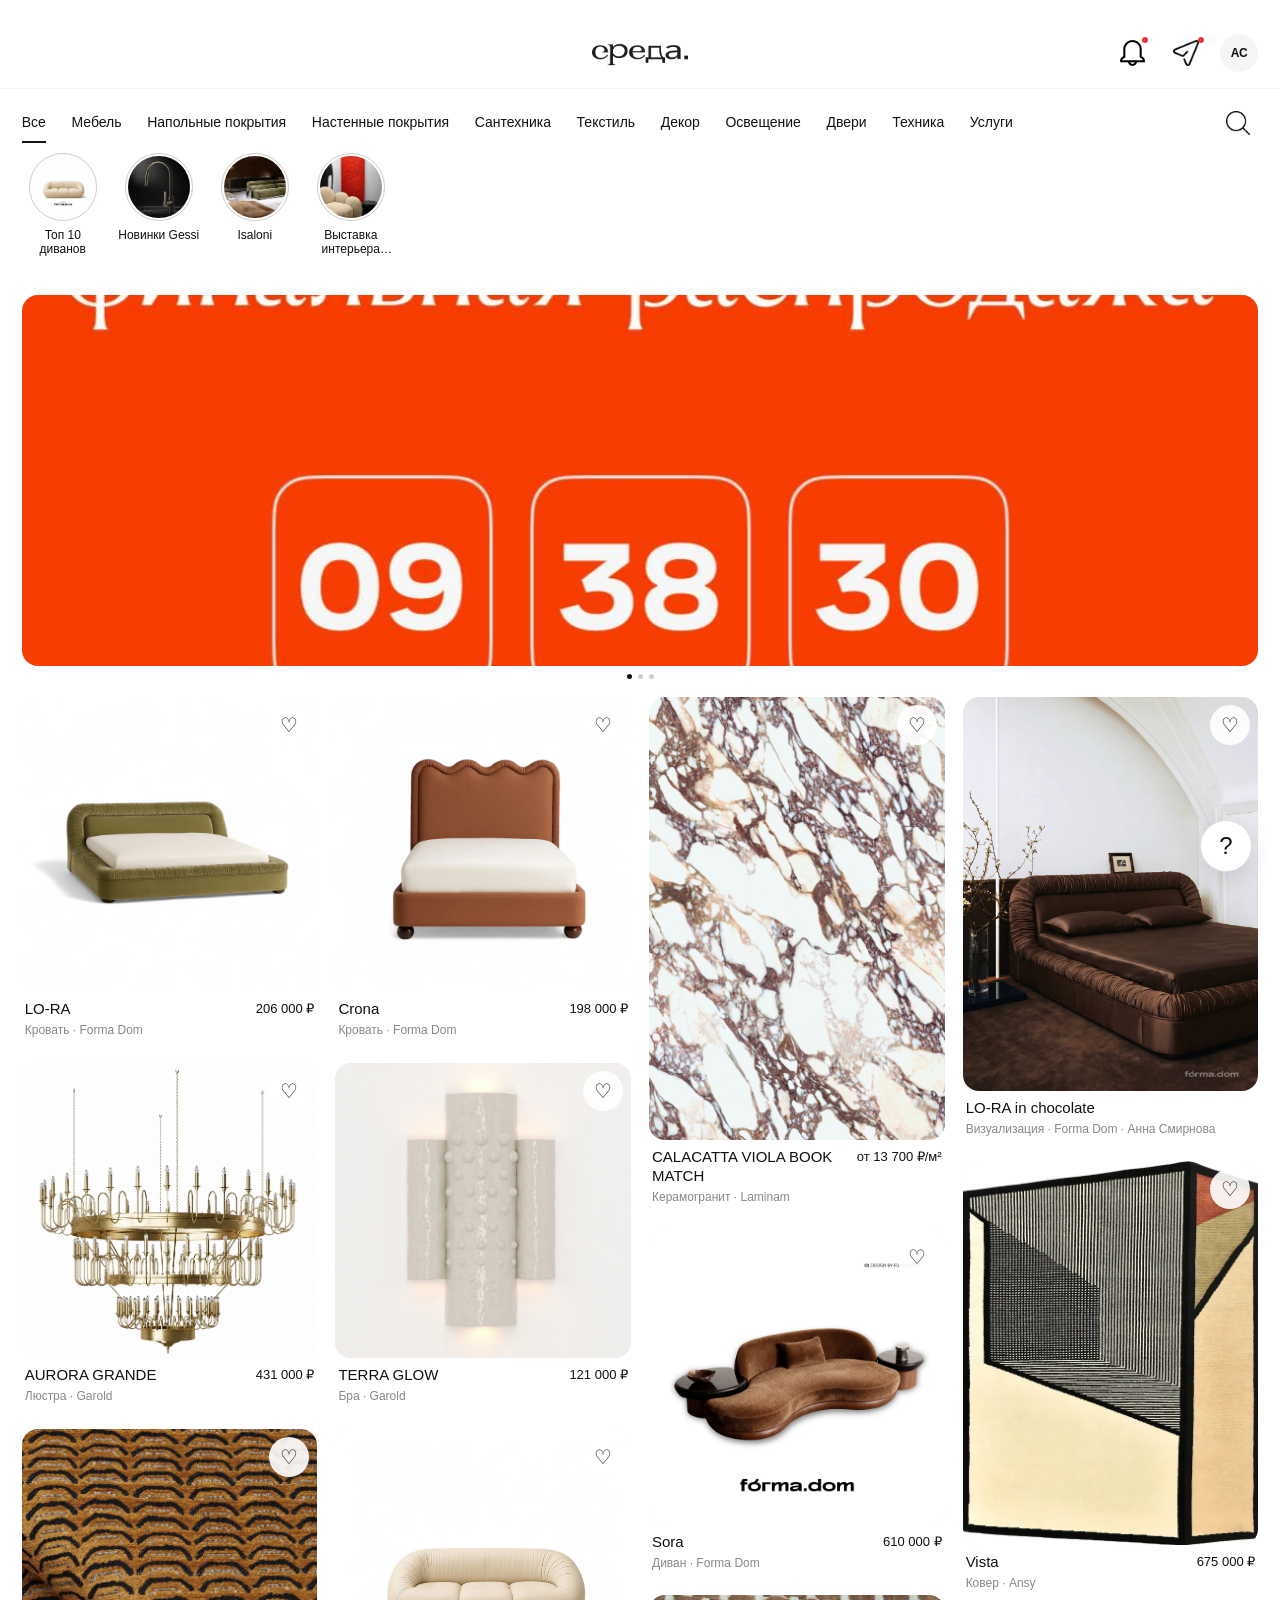
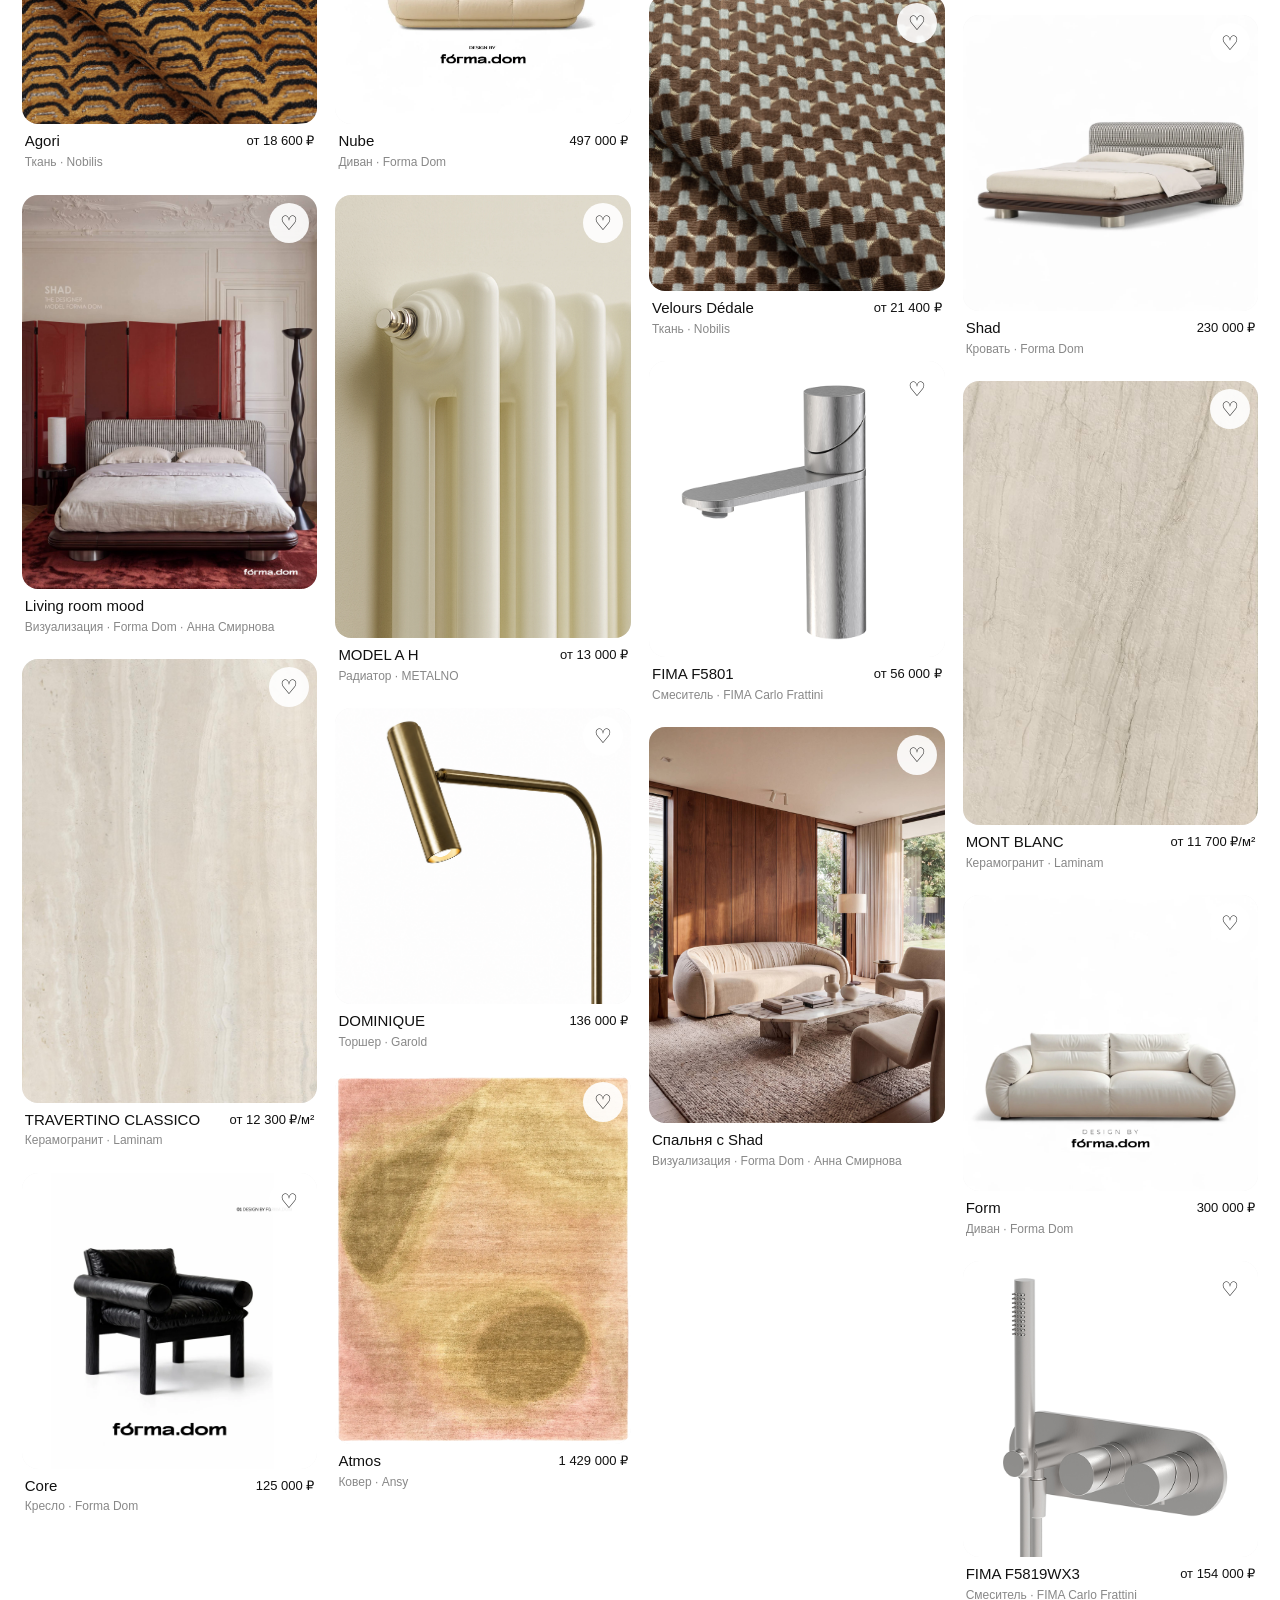
==== commit c7ff0661: "Add files via upload" ====
--- a/index.html
+++ b/index.html
@@ -4,8 +4,8 @@
   <meta charset="utf-8">
   <meta name="viewport" content="width=device-width, initial-scale=1, viewport-fit=cover, user-scalable=no">
   <meta name="theme-color" content="#ffffff">
-  <title>среда. — функциональный прототип v6.19</title>
-  <link rel="stylesheet" href="css/style.css?v=619">
+  <title>среда. — функциональный прототип v6.20</title>
+  <link rel="stylesheet" href="css/style.css?v=621">
 </head>
 <body>
 <div id="mobileSplash" class="mobile-splash"><img src="assets/logo.png" alt="среда."></div>
@@ -46,7 +46,7 @@
 
 <div id="modal" class="modal hidden"></div>
 
-<script src="data/catalog.js?v=619"></script>
-<script src="js/app.js?v=619"></script>
+<script src="data/catalog.js?v=621"></script>
+<script src="js/app.js?v=621"></script>
 </body>
 </html>
--- a/css/style.css
+++ b/css/style.css
@@ -1,17 +1,21 @@
 
 :root{
-  --bg:#fff;--text:#121212;--muted:#8b8b8b;--line:#e8e8e8;--soft:#f5f5f5;
+  --bg:#fff;--text:#111;--muted:#888;--line:#e8e8e8;--soft:#f5f5f5;
   --max:560px;--navh:74px;
   --ink:#111;--gray-100:#eee;--gray-500:#888;--gray-200:#ddd;--gray-600:#777;
-  --gray-450:#999;--gray-75:#f3f3f3;--gray-400:#aaa;--gray-650:#666;--gray-70:#f4f4f4;
-  --gray-65:#f1f1f1;--gray-60:#f0f0f0;--red:#e53935;--gray-80:#f7f7f7;--gray-700:#555;
-  --gray-63:#ececec;--gray-850:#222;--gray-68:#f2f2f2;--gray-800:#333;--gray-58:#e7e7e7;
-  --gray-750:#444;--gray-83:#f6f6f6;--gray-76b:#f3f3f1;--gray-420:#bbb;--gray-83b:#f6f6f4;
-  --nav-bg:#222220;--gray-540:#8a8a8a;--gray-220:#dedede;--gray-550:#8d8d8d;--gray-210:#ccc;
-  --gray-230:#cfcfcf;--gray-870:#151515;--gray-57:#eaeaea;--gray-221:#dededb;--green-tint:#edf6ec;
-  --gray-59:#e5e5e5;--gray-62:#ededed;--green:#2c7a3f;--red-dark:#a92d2d;
+  --gray-450:#999;--gray-75:#f5f5f5;--gray-400:#aaa;--gray-650:#666;--gray-70:#f5f5f5;
+  --gray-65:#f5f5f5;--gray-60:#f5f5f5;--red:#e53935;--gray-80:#f5f5f5;--gray-700:#555;
+  --gray-63:#e8e8e8;--gray-850:#222;--gray-68:#f5f5f5;--gray-800:#333;--gray-58:#e8e8e8;
+  --gray-750:#444;--gray-83:#f5f5f5;--gray-76b:#f5f5f5;--gray-420:#bbb;--gray-83b:#f5f5f5;
+  --nav-bg:#222220;--gray-540:#888;--gray-220:#ddd;--gray-550:#888;--gray-210:#ccc;
+  --gray-230:#cfcfcf;--gray-870:#111;--gray-57:#e8e8e8;--gray-221:#ddd;--green-tint:#edf6ec;
+  --gray-59:#e8e8e8;--gray-62:#eee;--green:#2c7a3f;--red-dark:#a92d2d;
+  --warn-tint:#fff3df;
+  --field-h:44px;--field-radius:10px;--btn-radius:10px;
+  --icon-sm:20px;--icon-md:24px;--icon-lg:28px;
+  --type-xs:12px;--type-sm:13px;--type-md:15px;--type-lg:17px;--type-title:28px;
   --z-2:2;--z-3:3;--z-4:4;--z-5:5;--z-10:10;--z-20:20;--z-30:30;--z-34:34;--z-35:35;--z-40:40;--z-50:50;--z-55:55;--z-70:70;--z-80:80;--z-90:90;--z-100:100;--z-105:105;--z-109:109;--z-110:110;--z-200:200;--z-220:220;--z-300:300;--z-420:420;--z-450:450;--z-500:500;--z-800:800;--z-900:900;--z-920:920;--z-950:950;--z-1000:1000;--z-9999:9999;
-  --r-8:8px;--r-9:9px;--r-10:10px;--r-11:11px;--r-12:12px;--r-13:13px;--r-14:14px;--r-15:15px;--r-16:16px;--r-18:18px;--r-20:20px;--r-22:22px;--r-24:24px;
+  --r-8:8px;--r-9:8px;--r-10:10px;--r-11:10px;--r-12:12px;--r-13:12px;--r-14:12px;--r-15:16px;--r-16:16px;--r-18:16px;--r-20:16px;--r-22:16px;--r-24:16px;
 }
 *{box-sizing:border-box}
 html,body{
@@ -447,7 +451,7 @@
 .analytics-extra{margin-top:16px;border-top:1px solid var(--gray-100)}.analytics-extra>div{display:flex;justify-content:space-between;gap:20px;padding:13px 0;border-bottom:1px solid var(--gray-100)}.analytics-extra b{font-size:10px}.analytics-extra span{font-size:9px;color:var(--gray-600);text-align:right}
 .product-analytics-head{display:flex;align-items:center;gap:11px;padding:12px}.product-analytics-head img{width:72px;height:72px;object-fit:cover;border-radius:var(--r-10)}.product-analytics-head b{display:block;font-size:14px}.product-analytics-head small{font-size:9px;color:var(--gray-600)}.chart-demo{margin:14px;padding:15px;background:var(--gray-70);border-radius:var(--r-14)}.chart-demo>b{font-size:11px}.bars{height:150px;display:flex;align-items:flex-end;gap:5px;padding-top:14px}.bars i{flex:1;background:var(--ink);border-radius:4px 4px 0 0;min-height:8px}
 .editor-progress{height:3px;background:var(--gray-100)}.editor-progress i{display:block;height:100%;background:var(--ink)}.editor-card{padding:18px 14px}.editor-card h2{font-size:19px;margin:0 0 6px}.editor-card>p{font-size:10px;color:var(--gray-600);line-height:1.45}.editor-upload{height:300px;border:1px dashed #bdbdbd;border-radius:var(--r-15);background:#f7f7f5;display:flex;flex-direction:column;align-items:center;justify-content:center;overflow:hidden;margin:15px 0}.editor-upload>img{width:100%;height:100%;object-fit:contain}.editor-upload>span{font-size:32px}.editor-upload>b{font-size:11px;margin-top:8px}.editor-upload>small{font-size:9px;color:var(--gray-450);margin-top:4px}
-.photo-quality{border-radius:var(--r-12);padding:12px;margin:10px 0}.photo-quality.good{background:var(--green-tint)}.photo-quality.warn{background:var(--bg)3df}.photo-quality>div{display:flex;justify-content:space-between}.photo-quality b{font-size:18px}.photo-quality span{font-size:10px;font-weight:600}.photo-quality ul{padding-left:16px;margin:8px 0 0}.photo-quality li{font-size:9px;margin:4px 0;color:var(--gray-700)}
+.photo-quality{border-radius:var(--r-12);padding:12px;margin:10px 0}.photo-quality.good{background:var(--green-tint)}.photo-quality.warn{background:var(--warn-tint)}.photo-quality>div{display:flex;justify-content:space-between}.photo-quality b{font-size:18px}.photo-quality span{font-size:10px;font-weight:600}.photo-quality ul{padding-left:16px;margin:8px 0 0}.photo-quality li{font-size:9px;margin:4px 0;color:var(--gray-700)}
 .ai-process-btn{width:100%;border:1px solid var(--ink);background:var(--ink);color:var(--bg);border-radius:var(--r-13);padding:12px;display:grid;grid-template-columns:32px 1fr 20px;align-items:center;text-align:left;margin:11px 0}.ai-process-btn>span{font-size:20px}.ai-process-btn div{display:flex;flex-direction:column}.ai-process-btn b{font-size:11px}.ai-process-btn small{font-size:8px;color:var(--gray-420);margin-top:3px}.ai-process-btn em{font-style:normal}
 .ai-studio{position:fixed;inset:auto 0 0;background:var(--bg);max-height:92vh;overflow:auto;border-radius:22px 22px 0 0;padding:15px;z-index:var(--z-220)}.ai-studio>.sheet-title small{font-size:8px;color:var(--gray-600)}.ai-before-after{display:grid;grid-template-columns:1fr 1fr;gap:7px}.ai-before-after>div>small{font-size:8px}.ai-before-after img,.ai-placeholder{width:100%;height:190px;object-fit:contain;background:var(--gray-70);border-radius:var(--r-10);margin-top:5px}.ai-placeholder{display:flex;flex-direction:column;align-items:center;justify-content:center;font-size:24px}.ai-placeholder span{font-size:8px;margin-top:6px}.ai-rules{padding:12px 0}.ai-rules>b{font-size:11px}.ai-rules label{display:block;font-size:9px;padding:6px 0}.ai-presets{display:flex;gap:6px;overflow-x:auto;margin-bottom:10px}.ai-presets button{white-space:nowrap;border:1px solid var(--gray-200);background:var(--bg);border-radius:99px;padding:8px 10px;font-size:8px}.ai-note{display:block;text-align:center;font-size:8px;color:var(--gray-450);line-height:1.4}
 .editor-field{display:block;margin:12px 0}.editor-field span{display:block;font-size:9px;color:var(--gray-600);margin-bottom:6px}.editor-field input,.editor-field textarea{width:100%;box-sizing:border-box;border:1px solid var(--gray-200);border-radius:var(--r-10);padding:12px;font-size:11px}.editor-field textarea{min-height:100px;resize:none}.editor-docs{border-top:1px solid var(--gray-100);padding-top:13px}.editor-docs h3{font-size:11px}.editor-docs button{display:block;width:100%;border:0;background:var(--gray-70);border-radius:var(--r-9);padding:11px;text-align:left;font-size:9px;margin:6px 0}.editor-preview-product{display:flex;gap:10px;align-items:center;padding:12px;background:var(--gray-70);border-radius:var(--r-12);margin:14px 0}.editor-preview-product img{width:90px;height:90px;object-fit:contain;background:var(--bg);border-radius:var(--r-8)}.editor-preview-product b,.editor-preview-product small,.editor-preview-product strong{display:block}.editor-preview-product b{font-size:12px}.editor-preview-product small{font-size:8px;color:var(--gray-600);margin:3px 0}.editor-preview-product strong{font-size:9px}.quality-pass{background:var(--green-tint);border-radius:var(--r-10);padding:11px;font-size:9px;margin-bottom:12px}
@@ -1736,10 +1740,12 @@
   }
 }
 
+@media(min-width:900px){
   .supplier-head-v617{position:relative!important}.supplier-corner-actions-v617{display:flex;flex-direction:column;gap:10px;align-items:center}.supplier-corner-actions-v617 button{width:42px;height:42px;border:0;background:transparent;padding:8px;display:grid;place-items:center}.supplier-corner-actions-v617 img,.supplier-corner-actions-v617 svg{width:24px;height:24px;object-fit:contain}.supplier-corner-actions-v617 button:last-child img{width:19px;height:19px}
   .share-sheet-v617{max-width:520px!important}.share-row-v617{width:100%;border:0;border-bottom:1px solid var(--gray-100);background:var(--bg);text-align:left;padding:16px 4px;font-size:15px;color:var(--ink)}
   .publication-comment-box-v69{margin-top:auto!important}.publication-side-v69 h2{font-size:19px!important}.publication-comments-v69 b{font-size:13px!important}.publication-comments-v69 p{font-size:12px!important}.publication-author-v69 b{font-size:14px!important}
   .publication-recs-v69 article img{border-radius:var(--card-radius)!important}.desktop-brand-masonry.publication-grid-v69>.desktop-card>div>img{border-radius:var(--card-radius)!important}
+}
 @media(max-width:899px){
   :root{
     --page-pad-mobile:16px;
@@ -1889,3 +1895,157 @@
   /* projects/publications content starts at the same line */
   .mobile-profile-tab-content-v618,.mobile-profile-tabs + .project-pinterest,.mobile-profile-tabs + .masonry{padding-top:14px;margin-top:0}
 }
+
+/* ==================== SREDA v6.20 — adaptation + UI kit ==================== */
+html,body{
+  overflow-x:hidden;
+  max-width:100%;
+  color:var(--ink);
+  -webkit-text-size-adjust:100%;
+}
+button,input,select,textarea{min-width:0}
+.feed-media img,.story-ring img,.ad-wide-card>img,.desktop-card img,.supplier-product-card>img{max-width:100%}
+button img[src*="assets/icons/"]{
+  width:var(--icon-md);height:var(--icon-md);max-width:var(--icon-md);max-height:var(--icon-md);
+  object-fit:contain;display:block;flex:0 0 auto
+}
+
+/* Fields */
+input:not([type=checkbox]):not([type=radio]):not([type=file]):not([type=range]):not([type=color]):not([type=hidden]),
+select,textarea,
+.field input,.field select,.editor-field input,.editor-field textarea,.editor-select,
+.sreda-dialog input,.custom-period input,.analytics-dates-v64 input,.analytics-dates-v6 input,
+.price-range-v66 input,.range-list-v66 input,.mobile-chat-search-v618,.desktop-composer input,
+.comment-composer-v64 input{
+  box-sizing:border-box;
+  min-height:var(--field-h);
+  border:1px solid var(--gray-200);
+  border-radius:var(--field-radius);
+  background:var(--bg);
+  color:var(--ink);
+  -webkit-text-fill-color:var(--ink);
+  font-size:16px;
+  padding:0 12px
+}
+textarea,.editor-field textarea{min-height:96px;padding:12px;resize:vertical}
+input::placeholder,textarea::placeholder{color:var(--gray-400);-webkit-text-fill-color:var(--gray-400)}
+.searchbox input,.desktop-search input,.desktop-inline-search-v65 input,.desktop-inline-search-v66 input,
+.desktop-search-expanded-v617 input,.desktop-global-search-v68 input,.desktop-chat-search-v66 input,
+.composer input,.composer-v66 input,.project-comments-v6 input{
+  border:0!important;background:transparent!important;min-height:0!important;height:auto;box-shadow:none!important
+}
+.composer-v618 input,.mobile-chat-v618 .composer-v618 input,.desktop-composer input,
+.comment-composer-v64 input,.publication-comment-box-v69 input,.support-composer-v6 input,
+.mobile-chat-search-v618{
+  border:1px solid var(--gray-200)!important;background:var(--bg)!important;border-radius:999px!important;min-height:40px!important;height:40px!important;padding:0 14px!important
+}
+
+/* Buttons / chips */
+.btn,.ui-btn,.v4-follow,.v4-message,.desktop-product-cta button,.desktop-brand-actions button,
+.desktop-profile-actions-v66 button,.desktop-designer-actions button,.add-product-main,
+.support-actions-v69 button,.sreda-dialog-actions button{
+  min-height:44px;border-radius:var(--btn-radius);font-size:var(--type-md);line-height:1.2
+}
+.ui-chip-v66,.qchip,.filter-option,.analytics-periods button,.analytics-periods-v64 button,
+.request-folders-v64 button,.favorite-folder-chips-v66 .ui-chip-v66{
+  min-height:34px;border-radius:999px;font-size:var(--type-sm)
+}
+.feed-heart,.desktop-image-fav-v66,.product-actions-top button{
+  width:40px!important;height:40px!important;border-radius:50%!important;font-size:20px!important
+}
+
+/* Feed captions: two-line titles, price stays on the same row */
+.caption-main{align-items:flex-start!important;gap:8px!important}
+.caption-name{
+  white-space:normal!important;overflow:hidden!important;text-overflow:unset!important;
+  display:-webkit-box!important;-webkit-line-clamp:2!important;-webkit-box-orient:vertical!important;
+  max-width:none!important;flex:1 1 auto;min-width:0;font-size:14px!important;font-weight:500!important;line-height:1.25!important
+}
+.caption-price{flex:0 0 auto;font-size:12px!important;color:var(--ink)!important;padding-top:1px}
+.caption-sub{font-size:12px!important;color:var(--gray-500)!important;display:-webkit-box;-webkit-line-clamp:2;-webkit-box-orient:vertical;overflow:hidden}
+
+/* Stories: always two lines, never a single truncated row */
+.stories .story-title,.stories-v69 .story-title,.story-title{
+  display:-webkit-box!important;-webkit-line-clamp:2!important;-webkit-box-orient:vertical!important;
+  overflow:hidden!important;white-space:normal!important;text-overflow:unset!important;
+  width:auto!important;max-width:100%!important;min-height:2.4em!important;max-height:2.4em!important;
+  font-size:11px!important;line-height:1.2!important;color:var(--ink)!important
+}
+.story-ring img{width:100%!important;height:100%!important;object-fit:cover!important}
+
+/* Ad copy inset */
+.ad-wide-copy{left:16px!important;bottom:16px!important;max-width:min(72%,420px)!important;padding:12px 14px!important}
+.ad-wide-card>img{object-fit:cover!important;object-position:center 28%!important}
+
+@media (max-width:899px){
+  html,body{background:var(--bg)!important;padding:0!important}
+  #app{
+    width:100%!important;max-width:none!important;margin:0!important;
+    min-height:100dvh;box-shadow:none!important
+  }
+  .bottom-nav{
+    left:50%!important;transform:translateX(-50%)!important;
+    bottom:calc(14px + env(safe-area-inset-bottom,0px))!important;
+    max-width:calc(100% - 24px)
+  }
+  .feed-tabs,.desktop-categories{
+    gap:18px!important;padding-left:2px!important;padding-right:2px!important
+  }
+  .feed-tab{font-size:15px!important;flex:0 0 auto}
+  .ad-carousel-wrap{margin-left:calc(-1 * var(--mobile-page-pad,16px))!important;margin-right:calc(-1 * var(--mobile-page-pad,16px))!important}
+  .product-hero,.v4-product-hero,.public-cover{
+    margin-left:calc(-1 * var(--mobile-page-pad,16px))!important;
+    margin-right:calc(-1 * var(--mobile-page-pad,16px))!important;
+    width:calc(100% + 2 * var(--mobile-page-pad,16px))!important;
+    max-width:none!important
+  }
+}
+
+/* Tablet: full-width mobile chrome, 3-column feed */
+@media (min-width:600px) and (max-width:899px){
+  :root{--mobile-page-pad:24px;--page-pad-mobile:24px}
+  #view{padding-left:24px!important;padding-right:24px!important}
+  .masonry,.mobile-profile-grid,.favorites-v4 .masonry{column-count:3!important;column-gap:14px!important}
+  .story{flex-basis:88px;width:88px;min-width:88px}
+  .story-ring{width:76px;height:76px}
+  .metric-card b{font-size:24px}
+}
+
+@media (min-width:900px){
+  html,body{font-size:16px!important;background:var(--bg)!important}
+  body.chat-workspace-v69 .desktop-messenger,
+  body.chat-workspace-v69 .desktop-messenger-v66{
+    width:100%!important;max-width:100%!important
+  }
+  .desktop-compact-nav-v65,.desktop-compact-nav-v68,.desktop-compact-nav-v66{
+    overflow-x:auto!important;overflow-y:hidden!important;scrollbar-width:none
+  }
+  .desktop-compact-nav-v65::-webkit-scrollbar,.desktop-compact-nav-v68::-webkit-scrollbar{display:none}
+  .desktop-header-main{padding-left:var(--page-pad-desktop-v67,24px)!important;padding-right:var(--page-pad-desktop-v67,24px)!important}
+  .desktop-actions{right:var(--page-pad-desktop-v67,24px)!important}
+  .caption-name{font-size:15px!important}
+  .caption-price{font-size:13px!important}
+  .stories .story-title,.stories-v69 .story-title{font-size:12px!important}
+  .publication-view-v69{width:min(var(--desktop-modal-max,1320px),calc(100% - 40px))!important;max-width:calc(100% - 40px)!important}
+  .history-table-v6{overflow-x:auto!important;max-width:100%}
+}
+
+@media (min-width:900px) and (max-width:1100px){
+  .masonry{column-count:3!important}
+  .desktop-product-v67,.desktop-product-v66,.desktop-product-page{
+    grid-template-columns:minmax(0,1fr)!important;gap:24px!important
+  }
+  .desktop-messenger,.desktop-messenger-v66,
+  body.chat-workspace-v69 .desktop-messenger,
+  body.chat-workspace-v69 .desktop-messenger-v66{
+    grid-template-columns:minmax(280px,38%) minmax(0,1fr)!important
+  }
+}
+
+@media (max-width:340px){
+  .masonry,.mobile-profile-grid,.favorites-v4 .masonry{column-count:1!important}
+  .caption-main{flex-wrap:wrap}
+  .caption-price{width:100%}
+  .bottom-nav{gap:0;padding:6px 8px}
+  .nav-item{width:44px}
+}
